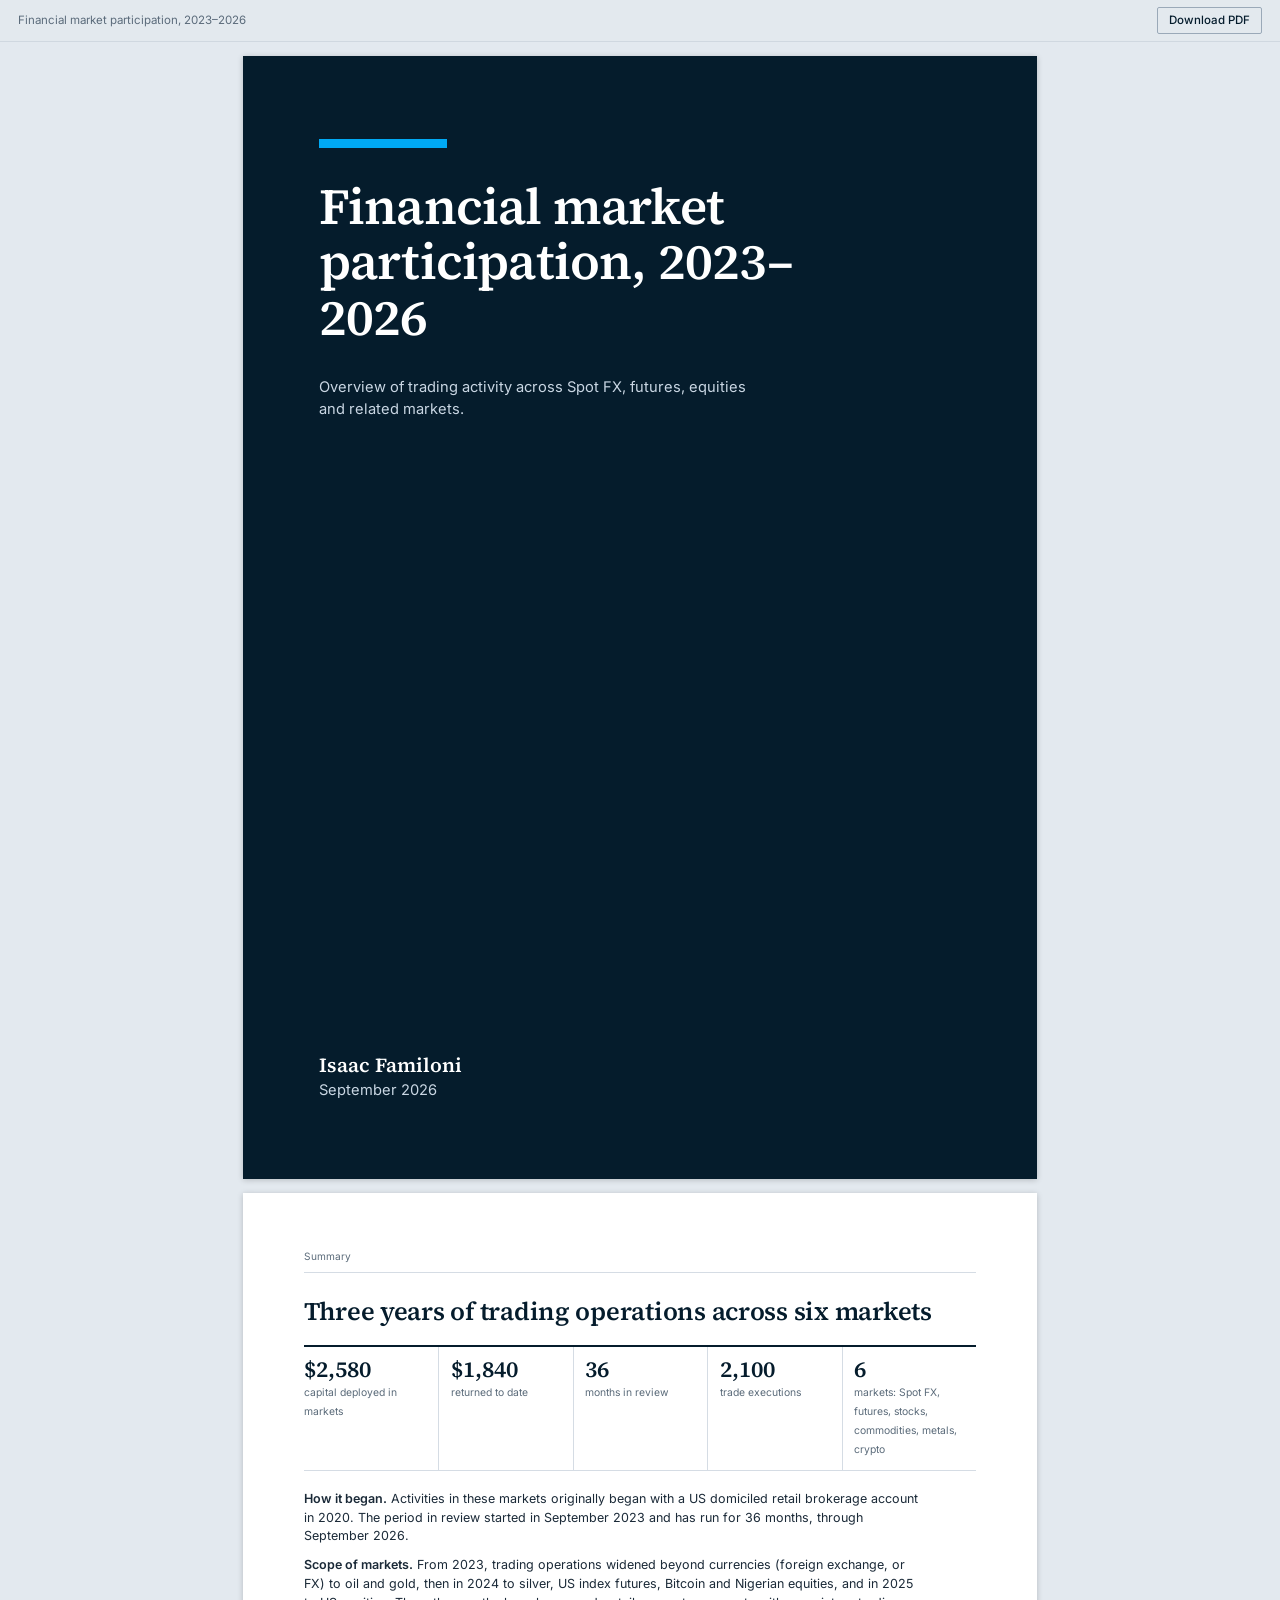
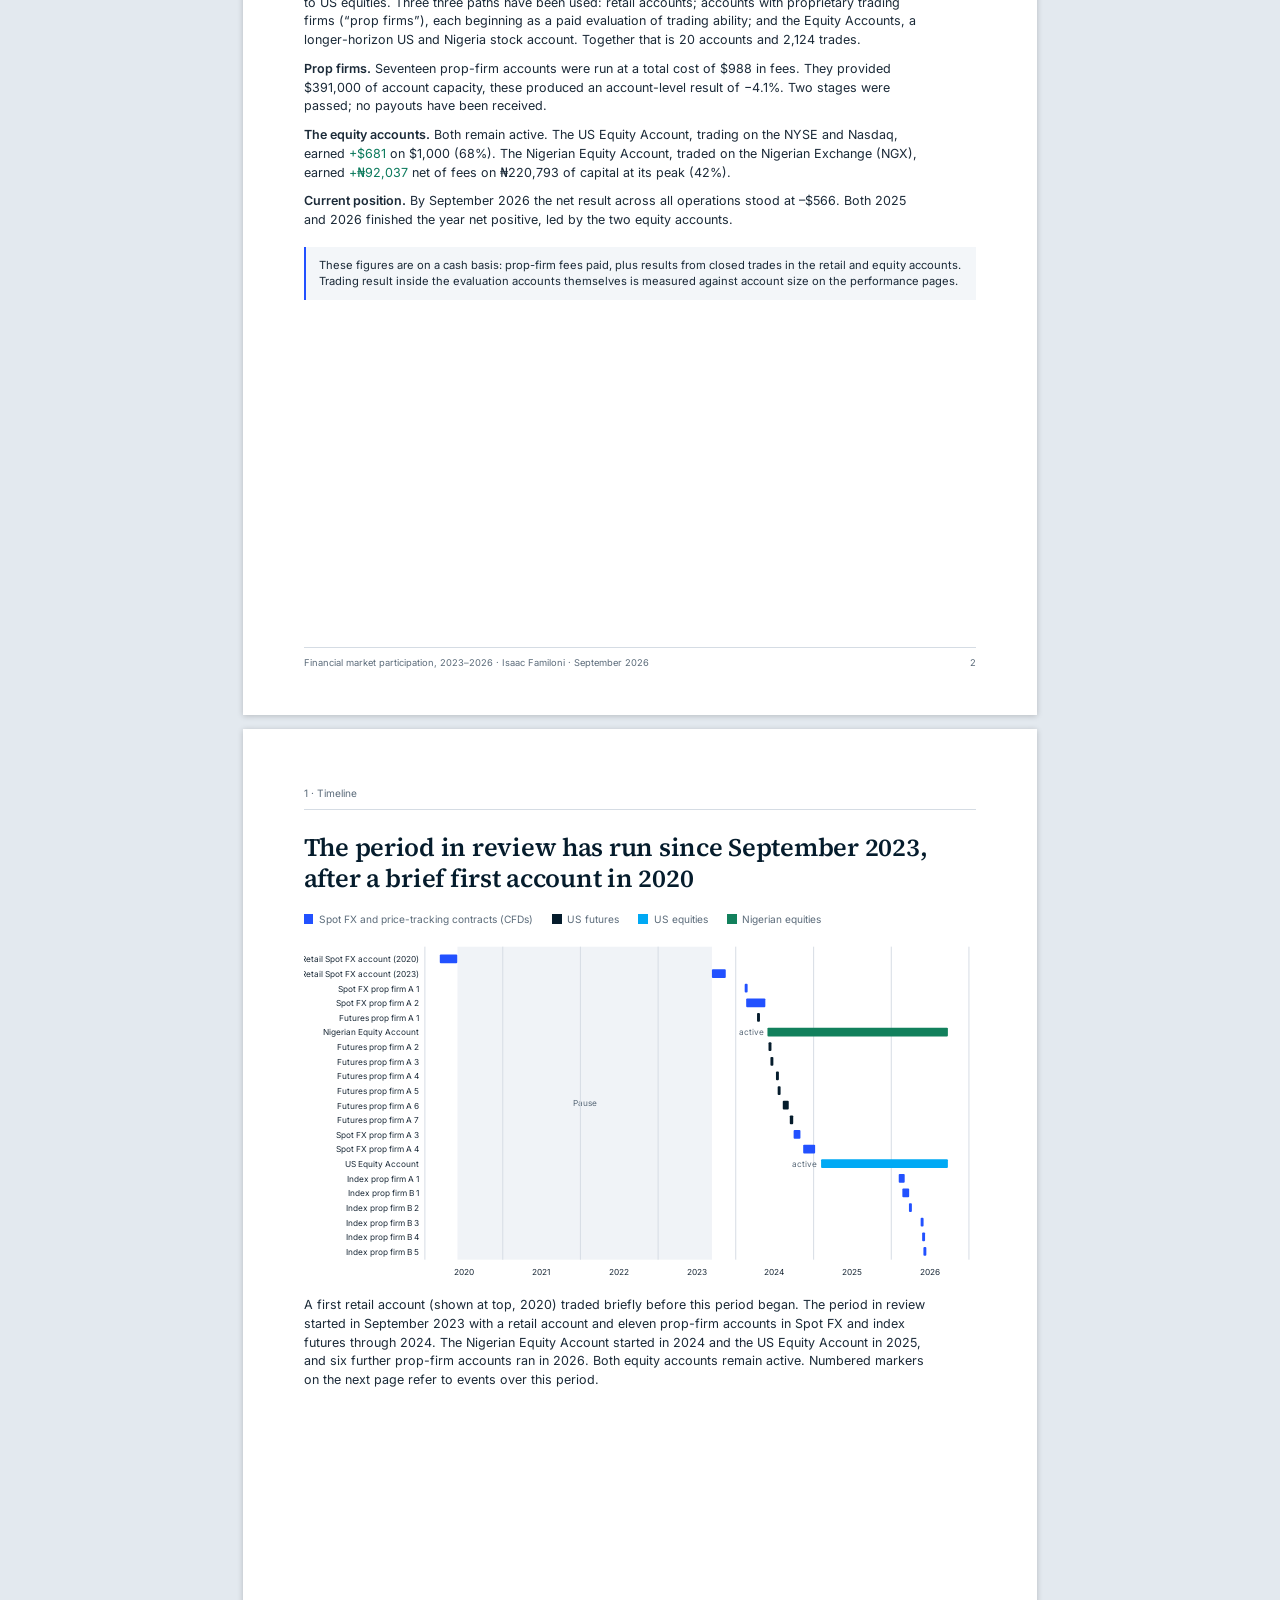
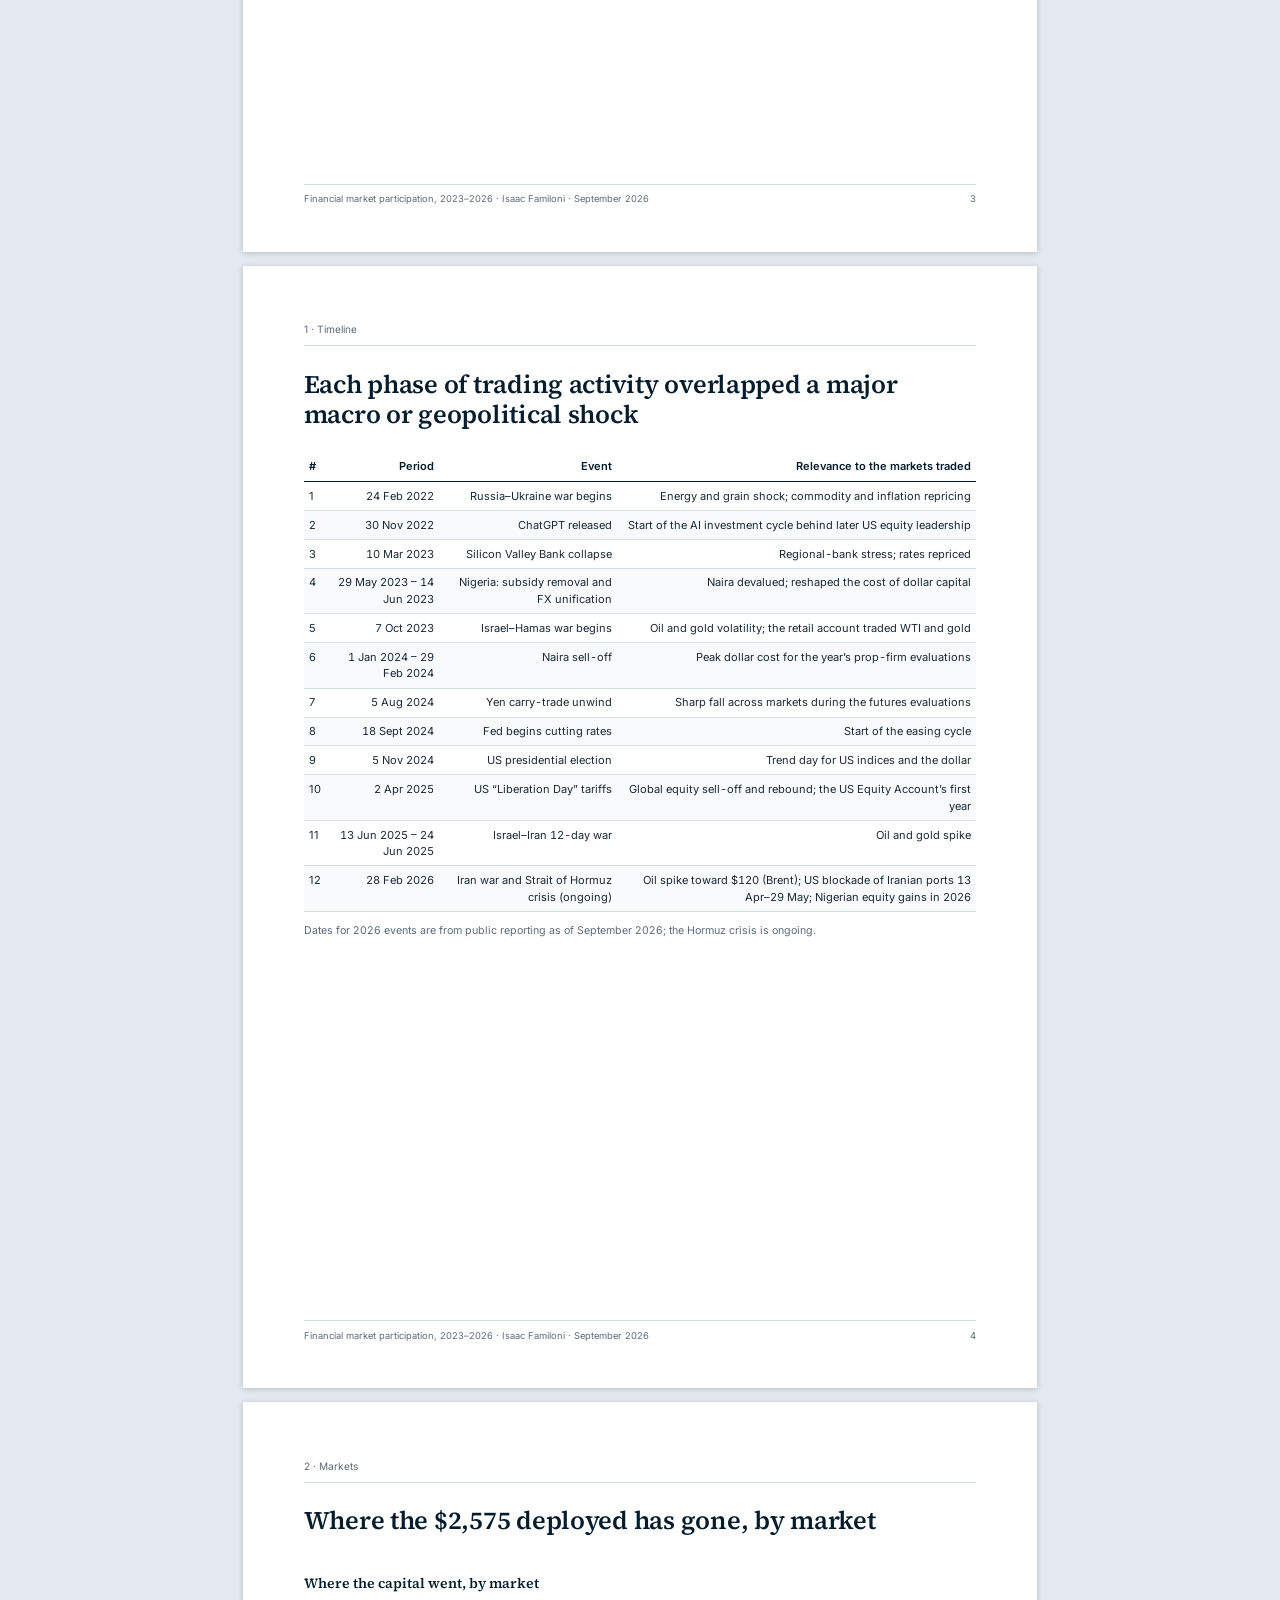
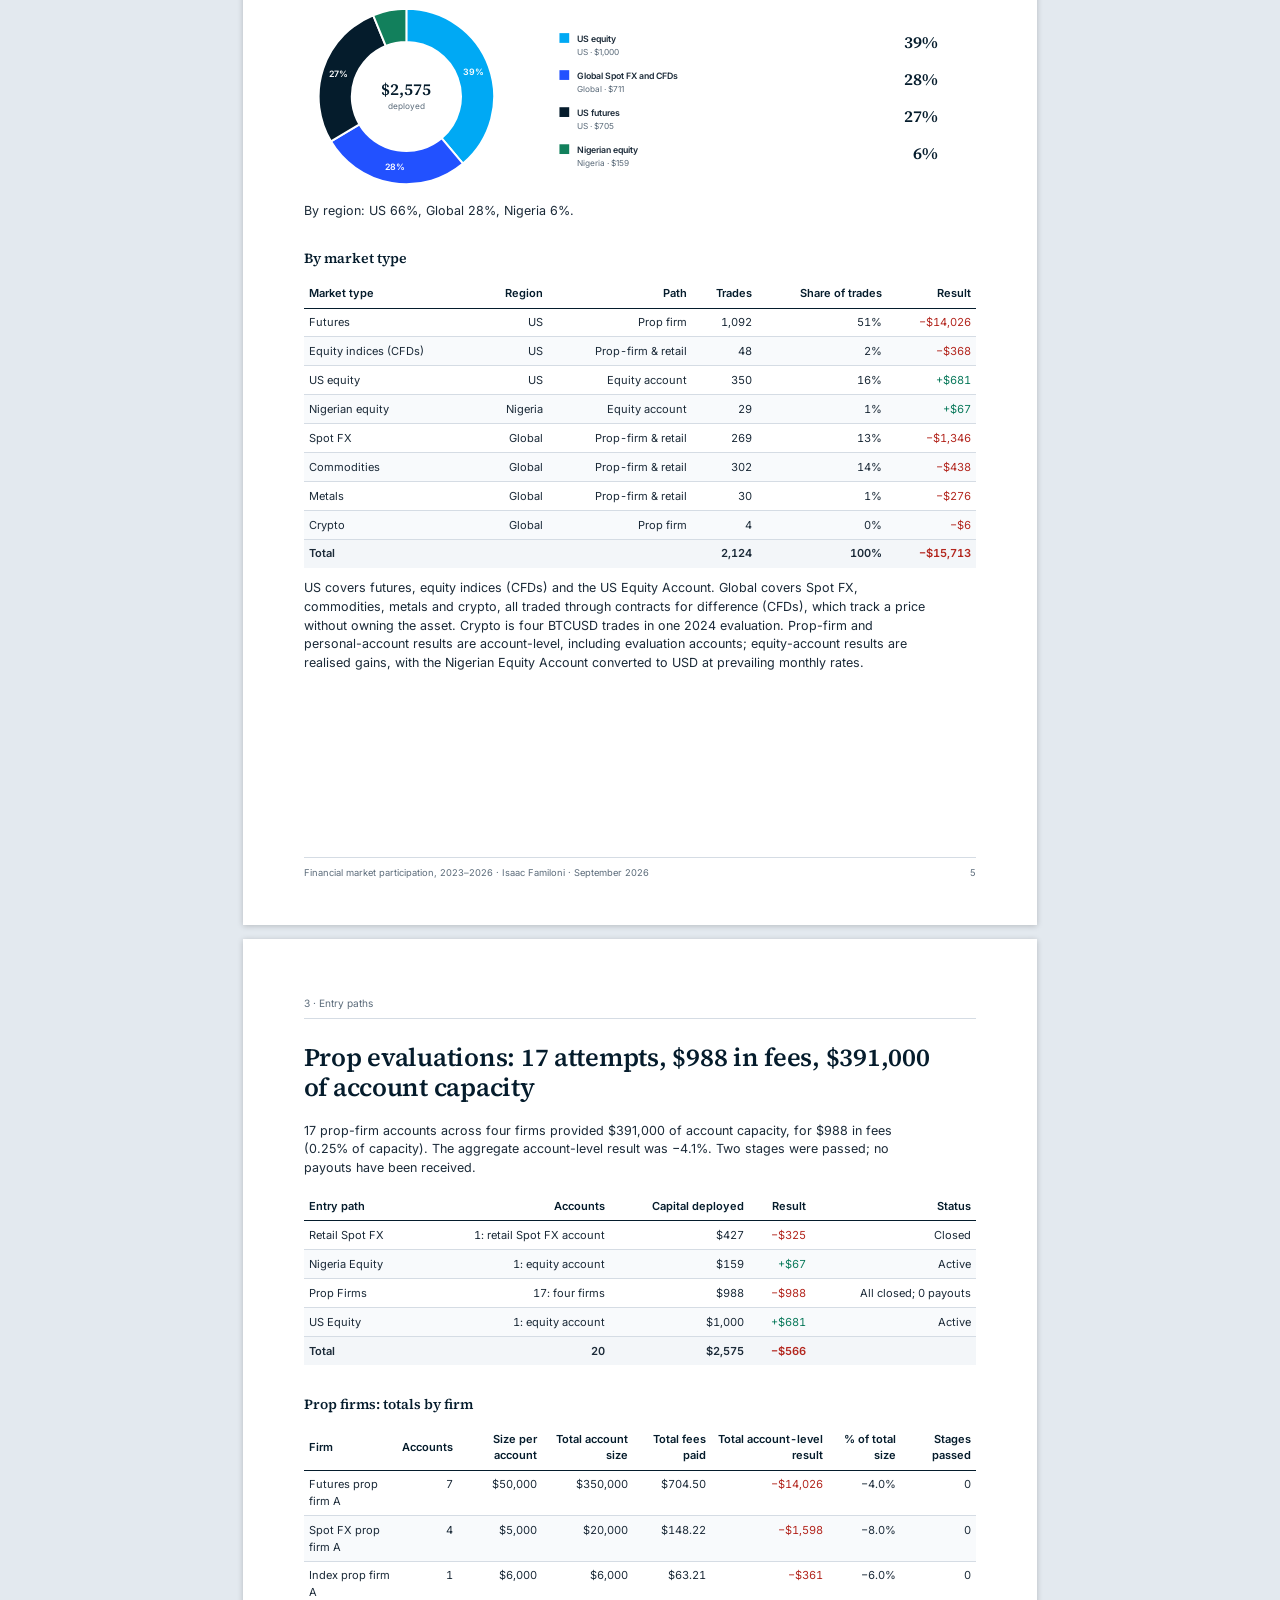
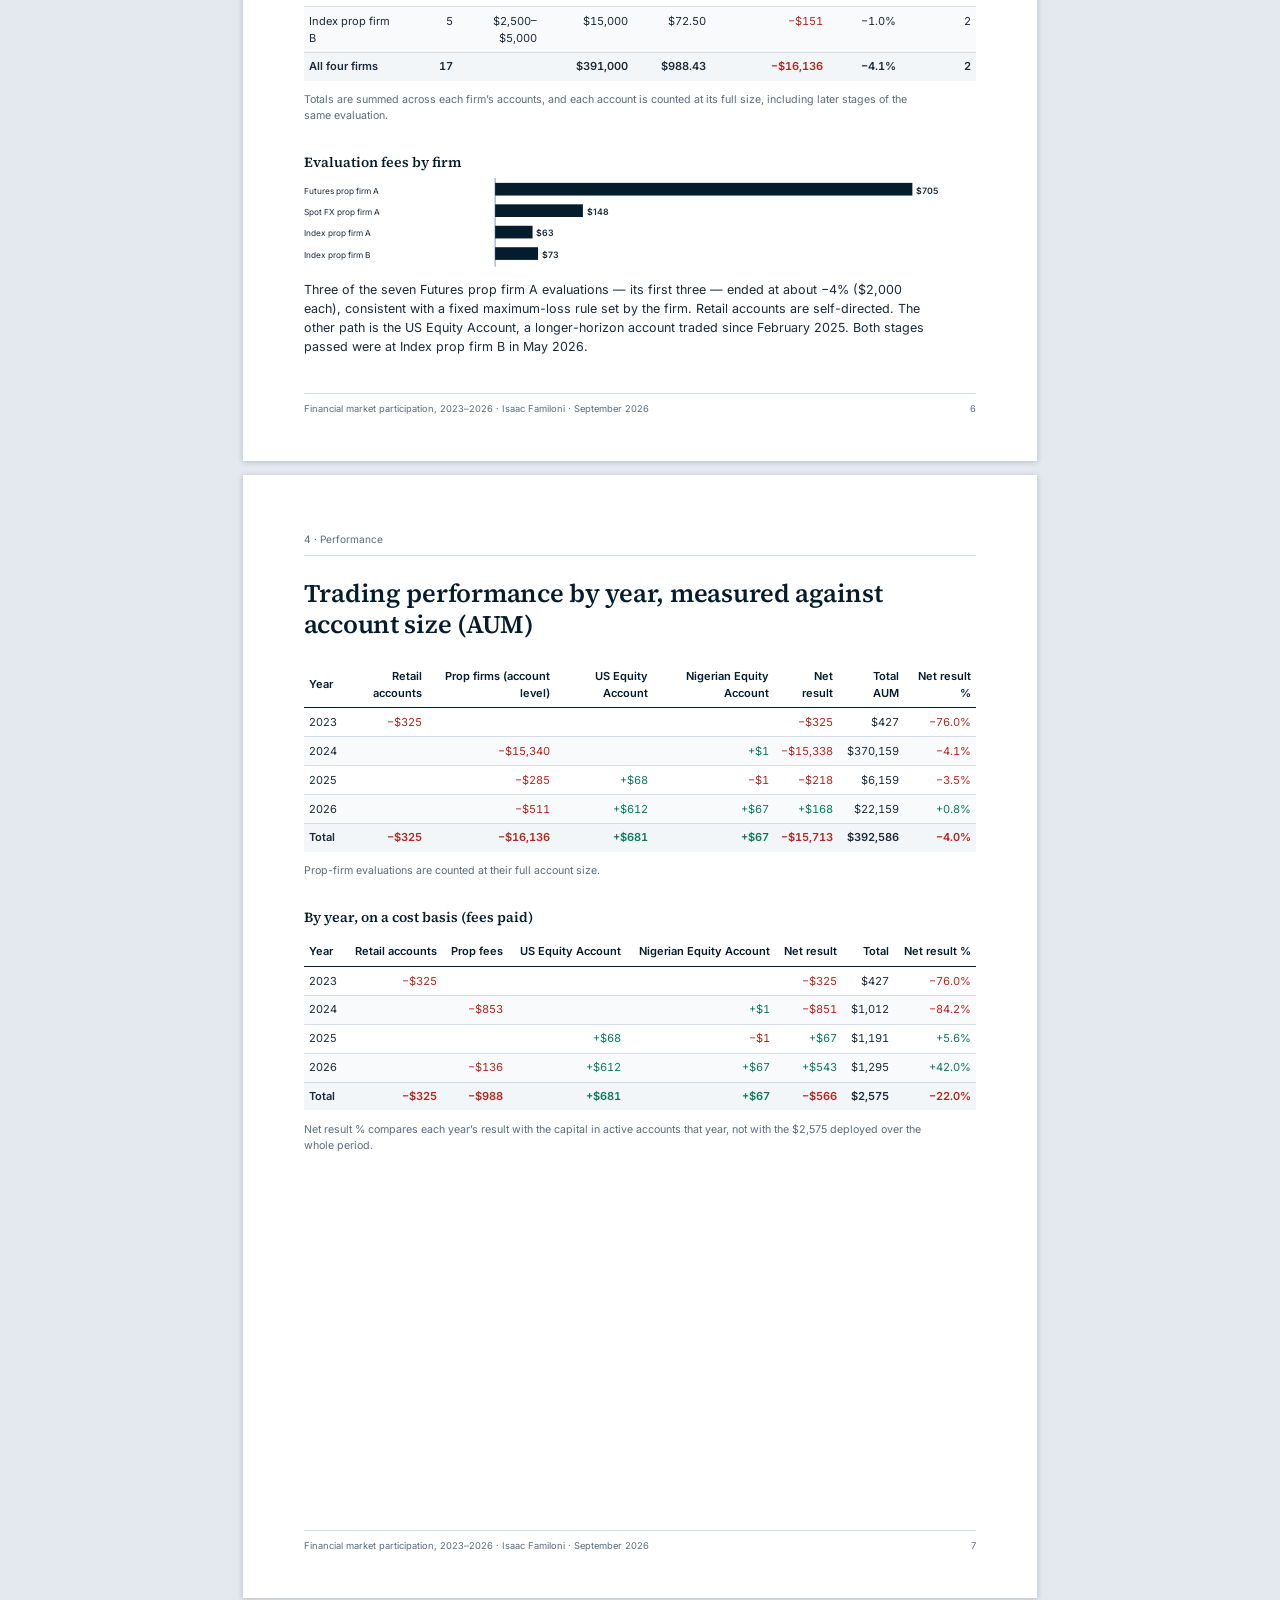
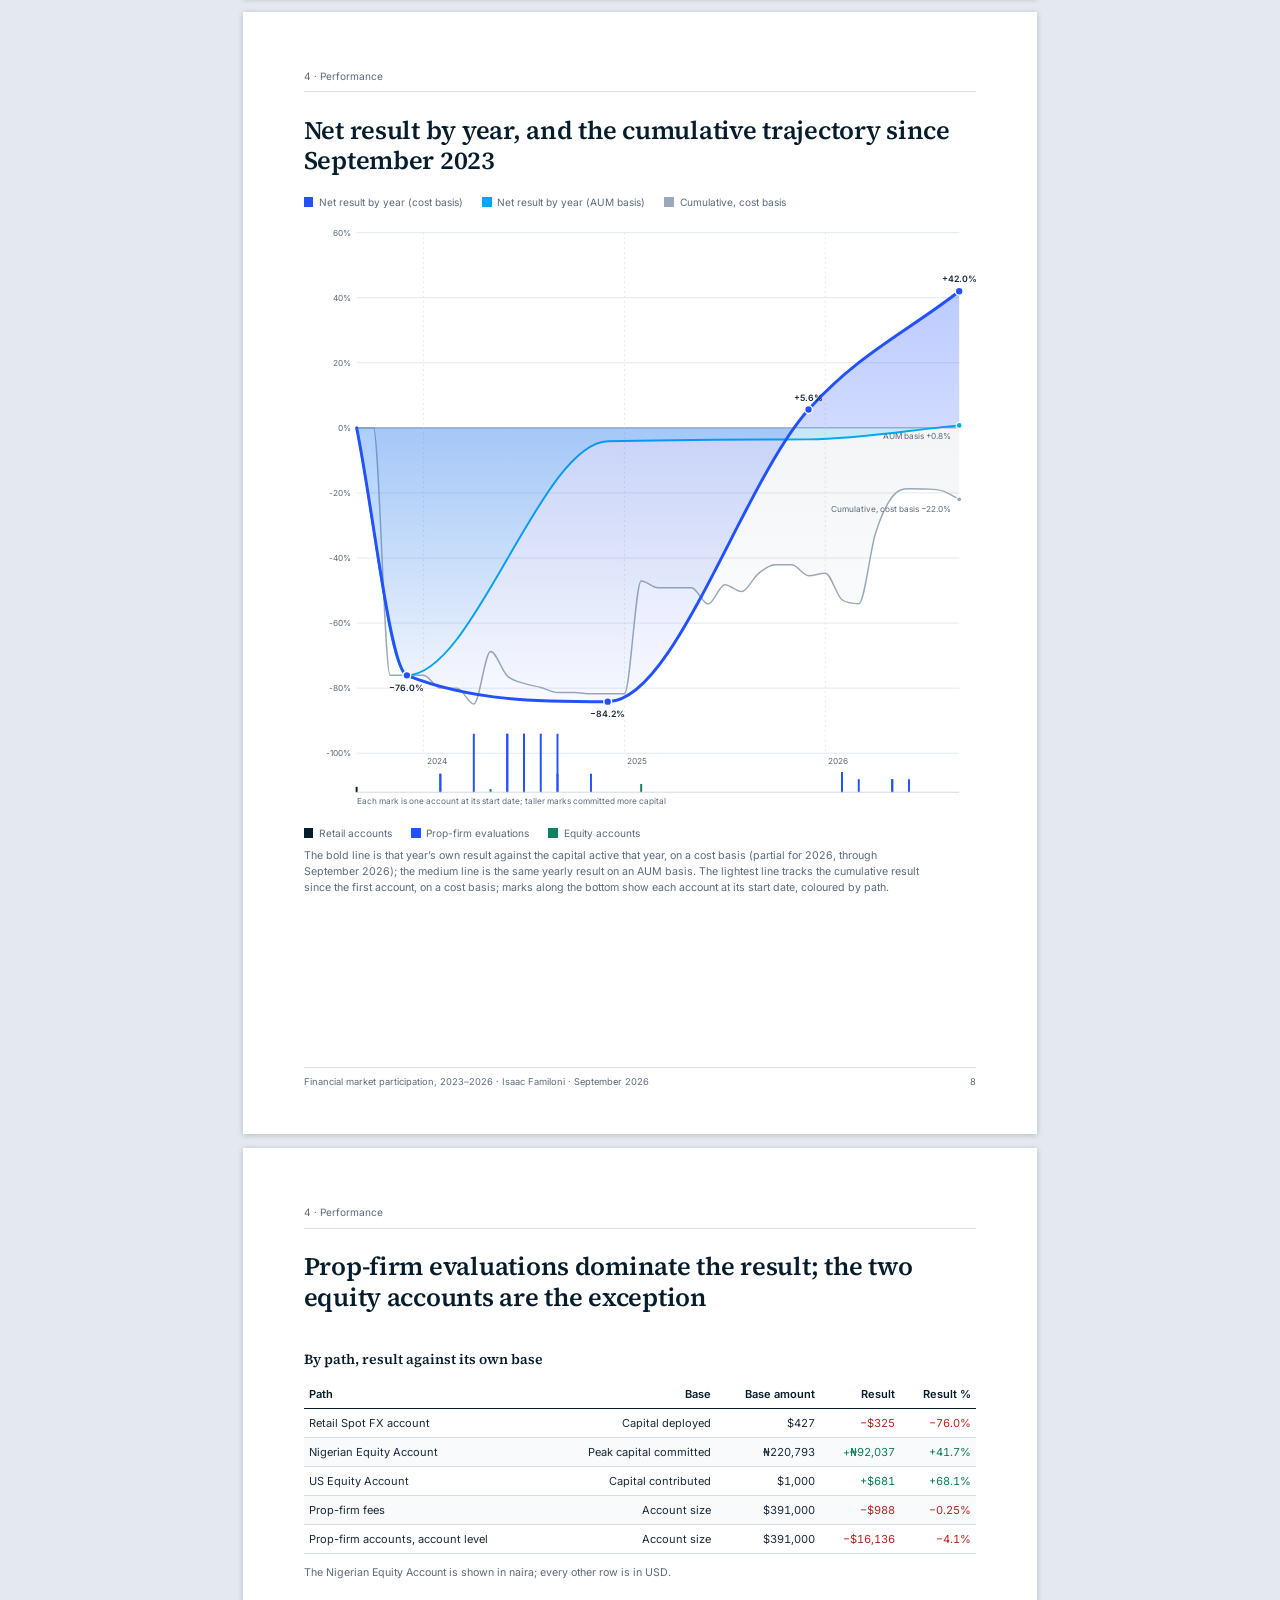
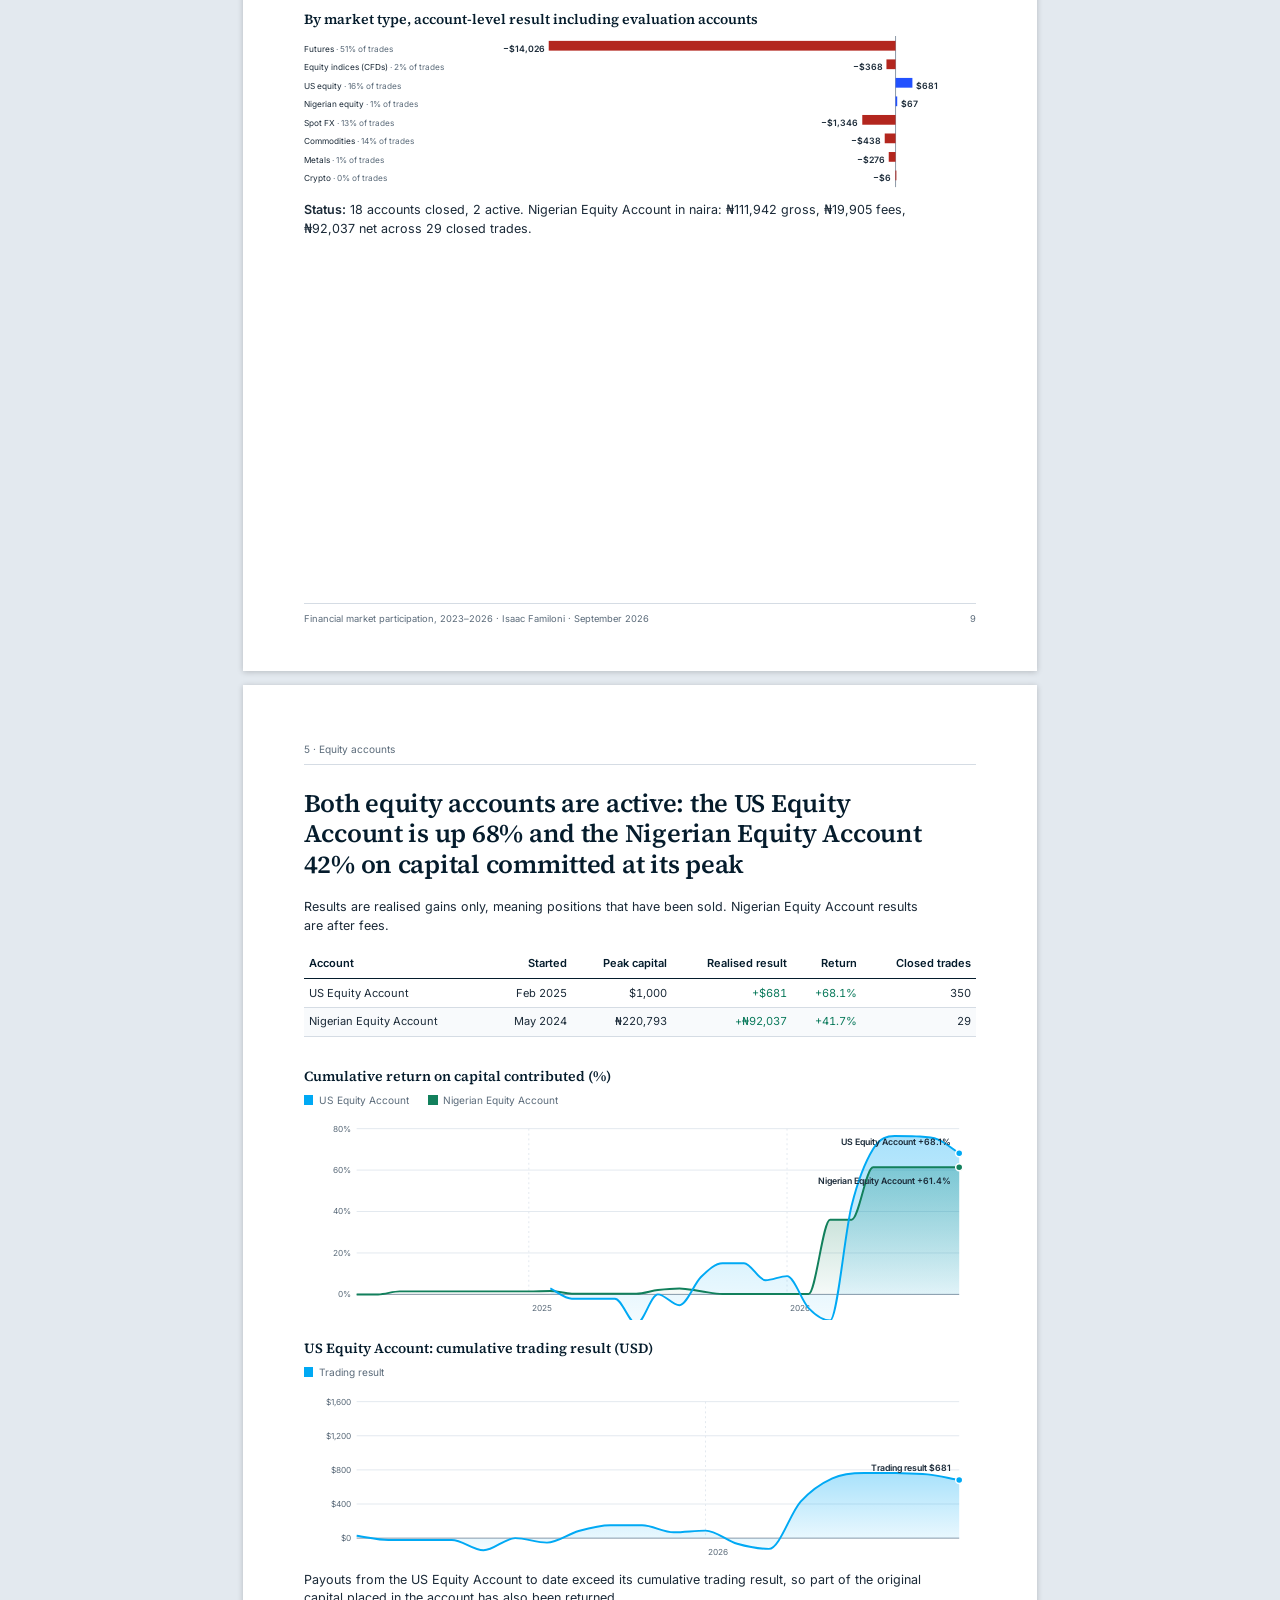
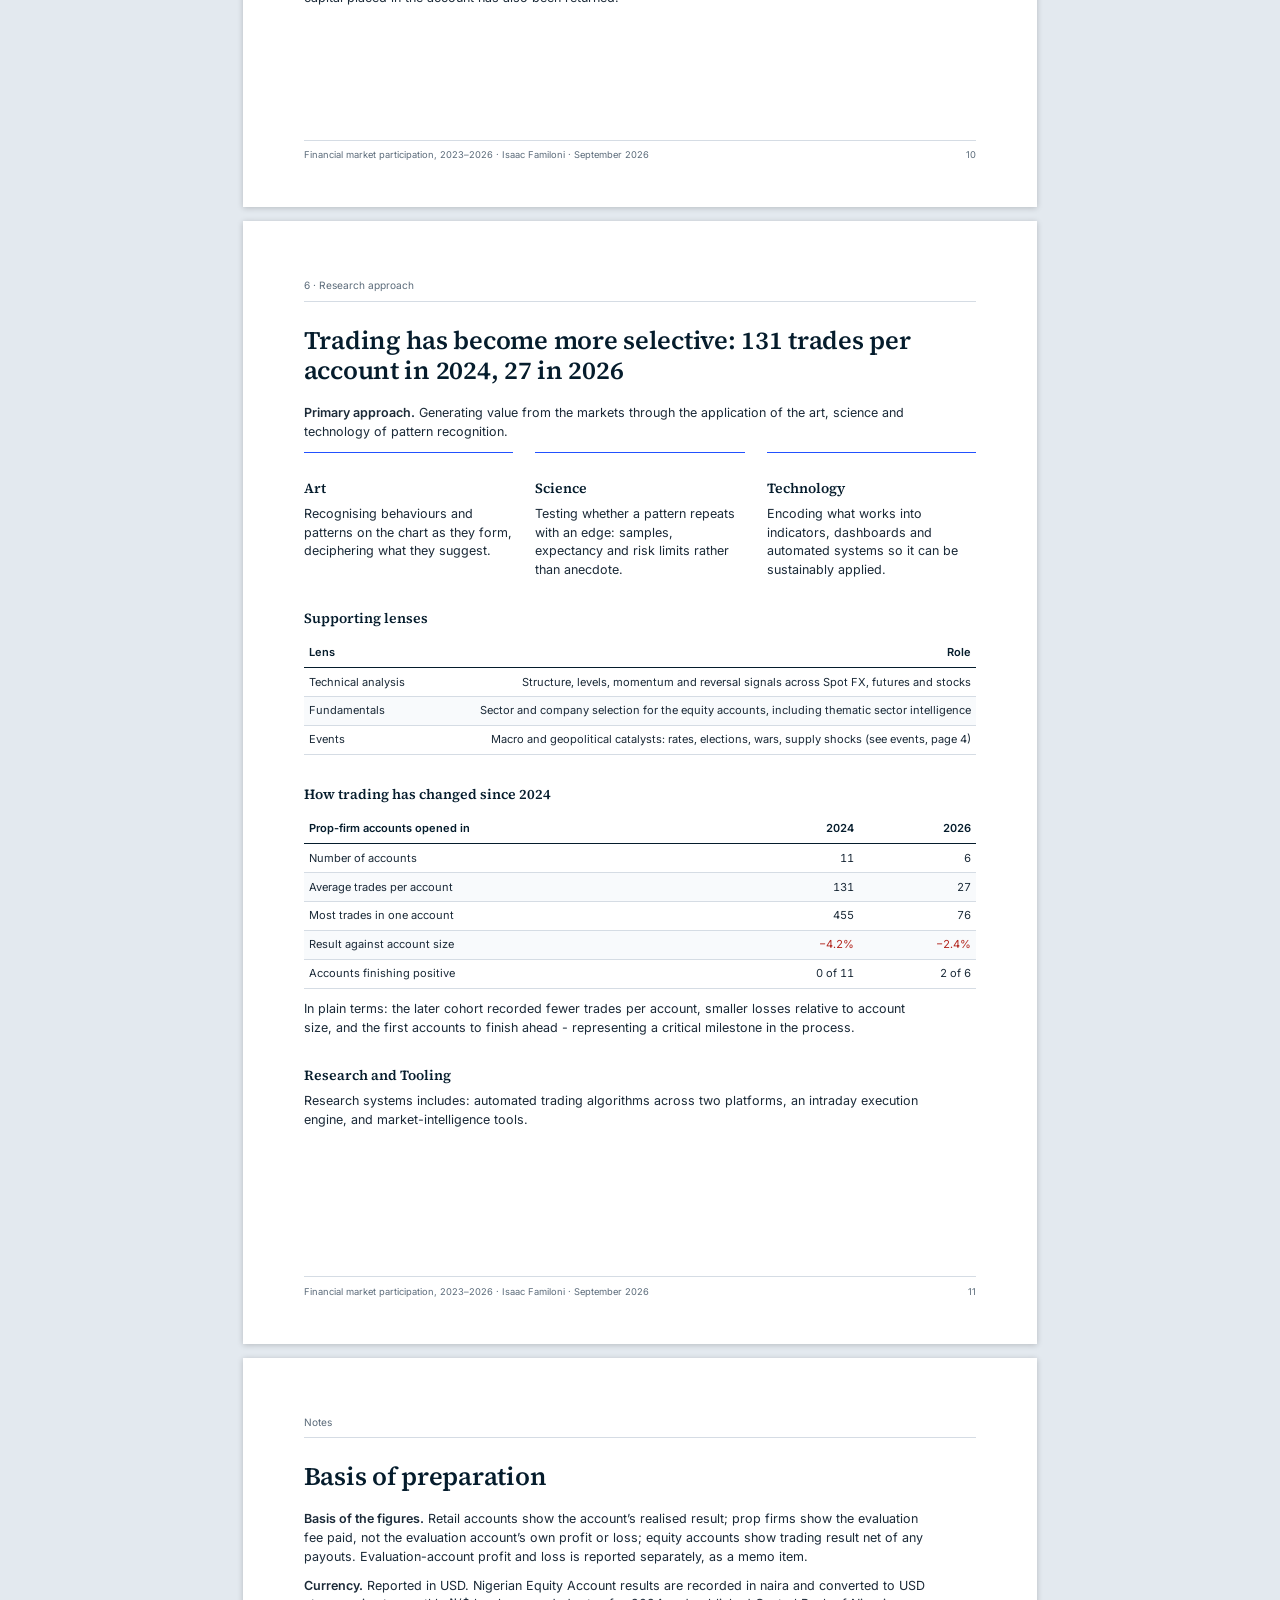
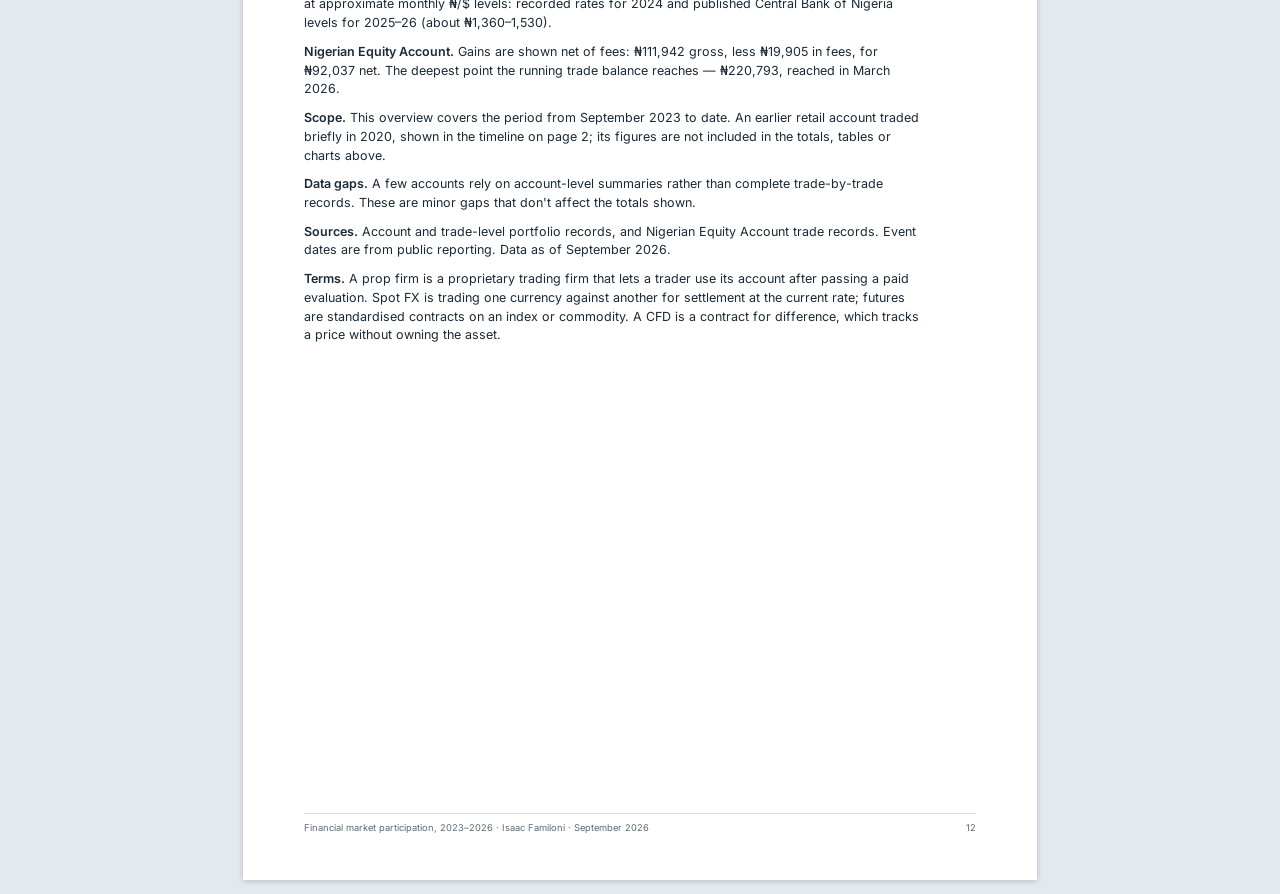
==== overview.html @ 1ea579f7 "Revise technology section for sustainable trading practices Updated the technology section to emphas" ====
<!doctype html><html lang="en"><head><meta charset="utf-8"><meta name="viewport" content="width=device-width,initial-scale=1"><title>Financial market participation, 2023–2026 · Isaac Familoni</title><link rel="stylesheet" href="assets/report.css"><script>
var REPORT={name:"Isaac Familoni",date:"September 2026"};
</script></head><body><div class="bar"><span>Financial market participation, 2023–2026</span><a href="IF-Financial-Market-Participation-2023-2026-Overview.pdf" download="IF-Financial-Market-Participation-2023-2026-Overview.pdf">Download PDF</a></div><section class="page cover"><div><div class="rule"></div><h1>Financial market participation, 2023–2026</h1><p>Overview of trading activity across Spot FX, futures, equities and related markets.</p></div><div><div class="who" data-name>Isaac Familoni</div><p>September 2026</p></div></section>
<section class="page"><div class="hd"><span>Summary</span></div><h2>Three years of trading operations across six markets</h2><div class="kpis n5"><div><b>$2,580</b><span>capital deployed in markets</span></div><div><b>$1,840</b><span>returned to date</span></div><div><b>36</b><span>months in review</span></div><div><b>2,100</b><span>trade executions</span></div><div><b>6</b><span>markets: Spot FX, futures, stocks, commodities, metals, crypto</span></div></div>
<p><b>How it began.</b> Activities in these markets originally began with a US domiciled retail brokerage account in 2020. The period in review started in September 2023 and has run for 36 months, through September 2026.</p>
<p><b>Scope of markets.</b> From 2023, trading operations widened beyond currencies (foreign exchange, or FX) to oil and gold, then in 2024 to silver, US index futures, Bitcoin and Nigerian equities, and in 2025 to US equities. Three three paths have been used: retail accounts; accounts with proprietary trading firms (“prop firms”), each beginning as a paid evaluation of trading ability; and the Equity Accounts, a longer-horizon US and Nigeria stock account. Together that is 20 accounts and 2,124 trades.</p>
<p><b>Prop firms.</b> Seventeen prop-firm accounts were run at a total cost of $988 in fees. They provided $391,000 of account capacity, these produced an account-level result of −4.1%. Two stages were passed; no payouts have been received.</p>
<p><b>The equity accounts.</b> Both remain active. The US Equity Account, trading on the NYSE and Nasdaq, earned <span class="pos">+$681</span> on $1,000 (68%). The Nigerian Equity Account, traded on the Nigerian Exchange (NGX), earned <span class="pos">+₦92,037</span> net of fees on ₦220,793 of capital at its peak (42%).</p>
<p><b>Current position.</b> By September 2026 the net result across all operations stood at –$566. Both 2025 and 2026 finished the year net positive, led by the two equity accounts.</p>
<div class="note">These figures are on a cash basis: prop-firm fees paid, plus results from closed trades in the retail and equity accounts. Trading result inside the evaluation accounts themselves is measured against account size on the performance pages.</div><div class="ft"><span>Financial market participation, 2023–2026 · <span data-name>Isaac Familoni</span> · <span data-date>September 2026</span></span><span>2</span></div></section>
<section class="page"><div class="hd"><span>1 · Timeline</span></div><h2>The period in review has run since September 2023, after a brief first account in 2020</h2><div class="lg"><span><i style="background:#2251FF"></i>Spot FX and price-tracking contracts (CFDs)</span><span><i style="background:#051C2C"></i>US futures</span><span><i style="background:#00A9F4"></i>US equities</span><span><i style="background:#12805C"></i>Nigerian equities</span></div><svg viewBox="0 0 690 355" role="img"><rect x="157.38834571763786" y="12" width="260.9964802502933" height="321" fill="#F0F3F7"/><text x="287.88658584278454" y="175.5" text-anchor="middle" class="l m">Pause</text><line x1="124" x2="124" y1="12" y2="333" stroke="#D5DCE4"/><text x="163.71685569026204" y="349" text-anchor="middle" class="l">2020</text><line x1="203.8701603441533" x2="203.8701603441533" y1="12" y2="333" stroke="#D5DCE4"/><text x="243.3687915526007" y="349" text-anchor="middle" class="l">2021</text><line x1="283.522096206492" x2="283.522096206492" y1="12" y2="333" stroke="#D5DCE4"/><text x="323.0207274149394" y="349" text-anchor="middle" class="l">2022</text><line x1="363.1740320688307" x2="363.1740320688307" y1="12" y2="333" stroke="#D5DCE4"/><text x="402.67266327727805" y="349" text-anchor="middle" class="l">2023</text><line x1="442.8259679311693" x2="442.8259679311693" y1="12" y2="333" stroke="#D5DCE4"/><text x="482.54282362143135" y="349" text-anchor="middle" class="l">2024</text><line x1="522.6961282753226" x2="522.6961282753226" y1="12" y2="333" stroke="#D5DCE4"/><text x="562.19475948377" y="349" text-anchor="middle" class="l">2025</text><line x1="602.3480641376614" x2="602.3480641376614" y1="12" y2="333" stroke="#D5DCE4"/><text x="641.8466953461087" y="349" text-anchor="middle" class="l">2026</text><line x1="682" x2="682" y1="12" y2="333" stroke="#D5DCE4"/><text x="118" y="28" text-anchor="end" class="l">Retail Spot FX account (2020)</text><rect x="139.27571372702386" y="20" width="17.89440750879936" height="9" rx="1" fill="#2251FF"/><text x="118" y="43" text-anchor="end" class="l">Retail Spot FX account (2023)</text><rect x="418.3848259679312" y="35" width="14.18459131795072" height="9" rx="1" fill="#2251FF"/><text x="118" y="58" text-anchor="end" class="l">Spot FX prop firm A 1</text><rect x="451.99139616738364" y="50" width="3" height="9" rx="1" fill="#2251FF"/><text x="118" y="73" text-anchor="end" class="l">Spot FX prop firm A 2</text><rect x="453.51896754008607" y="65" width="19.640203363316402" height="9" rx="1" fill="#2251FF"/><text x="118" y="88" text-anchor="end" class="l">Futures prop firm A 1</text><rect x="464.648416112632" y="80" width="3" height="9" rx="1" fill="#051C2C"/><text x="118" y="103" text-anchor="end" class="l">Nigerian Equity Account</text><rect x="475.3414157215487" y="95" width="185.05436057880326" height="9" rx="1" fill="#12805C"/><text x="471.3414157215487" y="103" text-anchor="end" class="l m">active</text><text x="118" y="118" text-anchor="end" class="l">Futures prop firm A 2</text><rect x="476.4325381306218" y="110" width="3" height="9" rx="1" fill="#051C2C"/><text x="118" y="133" text-anchor="end" class="l">Futures prop firm A 3</text><rect x="478.3965584669534" y="125" width="3" height="9" rx="1" fill="#051C2C"/><text x="118" y="148" text-anchor="end" class="l">Futures prop firm A 4</text><rect x="484.0703949941338" y="140" width="3" height="9" rx="1" fill="#051C2C"/><text x="118" y="163" text-anchor="end" class="l">Futures prop firm A 5</text><rect x="485.81619084865076" y="155" width="3" height="9" rx="1" fill="#051C2C"/><text x="118" y="178" text-anchor="end" class="l">Futures prop firm A 6</text><rect x="491.05357841220183" y="170" width="6.110285490809531" height="9" rx="1" fill="#051C2C"/><text x="118" y="193" text-anchor="end" class="l">Futures prop firm A 7</text><rect x="498.2549863120845" y="185" width="3.491591709033969" height="9" rx="1" fill="#051C2C"/><text x="118" y="208" text-anchor="end" class="l">Spot FX prop firm A 3</text><rect x="502.18302698474776" y="200" width="6.983183418068052" height="9" rx="1" fill="#2251FF"/><text x="118" y="223" text-anchor="end" class="l">Spot FX prop firm A 4</text><rect x="512.0031286664059" y="215" width="12.220570981619176" height="9" rx="1" fill="#2251FF"/><text x="118" y="238" text-anchor="end" class="l">US Equity Account</text><rect x="530.3339851388346" y="230" width="130.06179116151736" height="9" rx="1" fill="#00A9F4"/><text x="526.3339851388346" y="238" text-anchor="end" class="l m">active</text><text x="118" y="253" text-anchor="end" class="l">Index prop firm A 1</text><rect x="609.9859210011732" y="245" width="6.110285490809474" height="9" rx="1" fill="#2251FF"/><text x="118" y="268" text-anchor="end" class="l">Index prop firm B 1</text><rect x="613.6957371920219" y="260" width="6.983183418068052" height="9" rx="1" fill="#2251FF"/><text x="118" y="283" text-anchor="end" class="l">Index prop firm B 2</text><rect x="620.4606961282753" y="275" width="3" height="9" rx="1" fill="#2251FF"/><text x="118" y="298" text-anchor="end" class="l">Index prop firm B 3</text><rect x="632.4630426280798" y="290" width="3" height="9" rx="1" fill="#2251FF"/><text x="118" y="313" text-anchor="end" class="l">Index prop firm B 4</text><rect x="633.9906140007822" y="305" width="3" height="9" rx="1" fill="#2251FF"/><text x="118" y="328" text-anchor="end" class="l">Index prop firm B 5</text><rect x="635.2999608916699" y="320" width="3" height="9" rx="1" fill="#2251FF"/></svg>
<p style="margin-top:4mm">A first retail account (shown at top, 2020) traded briefly before this period began. The period in review started in September 2023 with a retail account and eleven prop-firm accounts in Spot FX and index futures through 2024. The Nigerian Equity Account started in 2024 and the US Equity Account in 2025, and six further prop-firm accounts ran in 2026. Both equity accounts remain active. Numbered markers on the next page refer to events over this period.</p><div class="ft"><span>Financial market participation, 2023–2026 · <span data-name>Isaac Familoni</span> · <span data-date>September 2026</span></span><span>3</span></div></section>
<section class="page"><div class="hd"><span>1 · Timeline</span></div><h2>Each phase of trading activity overlapped a major macro or geopolitical shock</h2><table class=""><thead><tr><th>#</th><th class="r">Period</th><th class="r">Event</th><th class="r">Relevance to the markets traded</th></tr></thead><tbody><tr><td>1</td><td class="r">24 Feb 2022</td><td class="r">Russia–Ukraine war begins</td><td class="r">Energy and grain shock; commodity and inflation repricing</td></tr><tr><td>2</td><td class="r">30 Nov 2022</td><td class="r">ChatGPT released</td><td class="r">Start of the AI investment cycle behind later US equity leadership</td></tr><tr><td>3</td><td class="r">10 Mar 2023</td><td class="r">Silicon Valley Bank collapse</td><td class="r">Regional-bank stress; rates repriced</td></tr><tr><td>4</td><td class="r">29 May 2023 – 14 Jun 2023</td><td class="r">Nigeria: subsidy removal and FX unification</td><td class="r">Naira devalued; reshaped the cost of dollar capital</td></tr><tr><td>5</td><td class="r">7 Oct 2023</td><td class="r">Israel–Hamas war begins</td><td class="r">Oil and gold volatility; the retail account traded WTI and gold</td></tr><tr><td>6</td><td class="r">1 Jan 2024 – 29 Feb 2024</td><td class="r">Naira sell-off</td><td class="r">Peak dollar cost for the year’s prop-firm evaluations</td></tr><tr><td>7</td><td class="r">5 Aug 2024</td><td class="r">Yen carry-trade unwind</td><td class="r">Sharp fall across markets during the futures evaluations</td></tr><tr><td>8</td><td class="r">18 Sept 2024</td><td class="r">Fed begins cutting rates</td><td class="r">Start of the easing cycle</td></tr><tr><td>9</td><td class="r">5 Nov 2024</td><td class="r">US presidential election</td><td class="r">Trend day for US indices and the dollar</td></tr><tr><td>10</td><td class="r">2 Apr 2025</td><td class="r">US “Liberation Day” tariffs</td><td class="r">Global equity sell-off and rebound; the US Equity Account’s first year</td></tr><tr><td>11</td><td class="r">13 Jun 2025 – 24 Jun 2025</td><td class="r">Israel–Iran 12-day war</td><td class="r">Oil and gold spike</td></tr><tr><td>12</td><td class="r">28 Feb 2026</td><td class="r">Iran war and Strait of Hormuz crisis (ongoing)</td><td class="r">Oil spike toward $120 (Brent); US blockade of Iranian ports 13 Apr–29 May; Nigerian equity gains in 2026</td></tr></tbody></table><p style="font-size:8pt;color:#5B6B7A">Dates for 2026 events are from public reporting as of September 2026; the Hormuz crisis is ongoing.</p><div class="ft"><span>Financial market participation, 2023–2026 · <span data-name>Foabao</span> · <span data-date>September 2026</span></span><span>4</span></div></section>
<section class="page"><div class="hd"><span>2 · Markets</span></div><h2>Where the $2,575 deployed has gone, by market</h2><h3>Where the capital went, by market</h3><svg viewBox="0 0 690 200" role="img"><path d="M105,10A90,90 0 0 1 163.05552880588937,168.771764373677L141.12344014588672,142.79132005473235A56,56 0 0 0 105,44Z" fill="#00A9F4" stroke="#fff" stroke-width="2"/><text x="173.56038426685245" y="77.93062208227877" text-anchor="middle" class="v w">39%</text><rect x="262" y="35" width="10" height="10" fill="#00A9F4"/><text x="280" y="44" class="v">US equity</text><text x="280" y="57" class="l m">US · $1,000</text><text x="650" y="50" text-anchor="end" style="font:600 17px 'Source Serif 4',Georgia,serif;fill:#051C2C">39%</text><path d="M163.05552880588937,168.771764373677A90,90 0 0 1 27.633178578673807,145.9823329460416L56.86064444895259,128.6112293886481A56,56 0 0 0 141.12344014588672,142.79132005473235Z" fill="#2251FF" stroke="#fff" stroke-width="2"/><text x="92.88559863683977" y="174.98778562792623" text-anchor="middle" class="v w">28%</text><rect x="262" y="73" width="10" height="10" fill="#2251FF"/><text x="280" y="82" class="v">Global Spot FX and CFDs</text><text x="280" y="95" class="l m">Global · $711</text><text x="650" y="88" text-anchor="end" style="font:600 17px 'Source Serif 4',Georgia,serif;fill:#051C2C">28%</text><path d="M27.633178578673807,145.9823329460416A90,90 0 0 1 70.972882408516,16.68040285493862L83.82757127640996,48.15669510973959A56,56 0 0 0 56.86064444895259,128.6112293886481Z" fill="#051C2C" stroke="#fff" stroke-width="2"/><text x="35.78460577035287" y="79.80023272456097" text-anchor="middle" class="v w">27%</text><rect x="262" y="111" width="10" height="10" fill="#051C2C"/><text x="280" y="120" class="v">US futures</text><text x="280" y="133" class="l m">US · $705</text><text x="650" y="126" text-anchor="end" style="font:600 17px 'Source Serif 4',Georgia,serif;fill:#051C2C">27%</text><path d="M70.972882408516,16.68040285493862A90,90 0 0 1 104.99999999999999,10L104.99999999999999,44A56,56 0 0 0 83.82757127640996,48.15669510973959Z" fill="#12805C" stroke="#fff" stroke-width="2"/><rect x="262" y="149" width="10" height="10" fill="#12805C"/><text x="280" y="158" class="v">Nigerian equity</text><text x="280" y="171" class="l m">Nigeria · $159</text><text x="650" y="164" text-anchor="end" style="font:600 17px 'Source Serif 4',Georgia,serif;fill:#051C2C">6%</text><text x="105" y="98" text-anchor="middle" style="font:600 17px 'Source Serif 4',Georgia,serif;fill:#051C2C">$2,575</text><text x="105" y="113" text-anchor="middle" class="l m">deployed</text></svg><p style="margin-top:2mm">By region: US 66%, Global 28%, Nigeria 6%.</p>
<h3>By market type</h3><table class=""><thead><tr><th>Market type</th><th class="r">Region</th><th class="r">Path</th><th class="r">Trades</th><th class="r">Share of trades</th><th class="r">Result</th></tr></thead><tbody><tr><td>Futures</td><td class="r">US</td><td class="r">Prop firm</td><td class="r">1,092</td><td class="r">51%</td><td class="r"><span class="neg">−$14,026</span></td></tr><tr><td>Equity indices (CFDs)</td><td class="r">US</td><td class="r">Prop-firm & retail</td><td class="r">48</td><td class="r">2%</td><td class="r"><span class="neg">−$368</span></td></tr><tr><td>US equity</td><td class="r">US</td><td class="r">Equity account</td><td class="r">350</td><td class="r">16%</td><td class="r"><span class="pos">+$681</span></td></tr><tr><td>Nigerian equity</td><td class="r">Nigeria</td><td class="r">Equity account</td><td class="r">29</td><td class="r">1%</td><td class="r"><span class="pos">+$67</span></td></tr><tr><td>Spot FX</td><td class="r">Global</td><td class="r">Prop-firm & retail</td><td class="r">269</td><td class="r">13%</td><td class="r"><span class="neg">−$1,346</span></td></tr><tr><td>Commodities</td><td class="r">Global</td><td class="r">Prop-firm & retail</td><td class="r">302</td><td class="r">14%</td><td class="r"><span class="neg">−$438</span></td></tr><tr><td>Metals</td><td class="r">Global</td><td class="r">Prop-firm & retail</td><td class="r">30</td><td class="r">1%</td><td class="r"><span class="neg">−$276</span></td></tr><tr><td>Crypto</td><td class="r">Global</td><td class="r">Prop firm</td><td class="r">4</td><td class="r">0%</td><td class="r"><span class="neg">−$6</span></td></tr><tr class="tot"><td>Total</td><td class="r"></td><td class="r"></td><td class="r">2,124</td><td class="r">100%</td><td class="r"><span class="neg">−$15,713</span></td></tr></tbody></table>
<p>US covers futures, equity indices (CFDs) and the US Equity Account. Global covers Spot FX, commodities, metals and crypto, all traded through contracts for difference (CFDs), which track a price without owning the asset. Crypto is four BTCUSD trades in one 2024 evaluation. Prop-firm and personal-account results are account-level, including evaluation accounts; equity-account results are realised gains, with the Nigerian Equity Account converted to USD at prevailing monthly rates.</p><div class="ft"><span>Financial market participation, 2023–2026 · <span data-name>Foabao</span> · <span data-date>September 2026</span></span><span>5</span></div></section>
<section class="page"><div class="hd"><span>3 · Entry paths</span></div><h2>Prop evaluations: 17 attempts, $988 in fees, $391,000 of account capacity</h2><p>17 prop-firm accounts across four firms provided $391,000 of account capacity, for $988 in fees (0.25% of capacity). The aggregate account-level result was −4.1%. Two stages were passed; no payouts have been received.</p><table class=""><thead><tr><th>Entry path</th><th class="r">Accounts</th><th class="r">Capital deployed</th><th class="r">Result</th><th class="r">Status</th></tr></thead><tbody><tr><td>Retail Spot FX</td><td class="r">1: retail Spot FX account</td><td class="r">$427</td><td class="r"><span class="neg">−$325</span></td><td class="r">Closed</td></tr><tr><td>Nigeria Equity</td><td class="r">1: equity account</td><td class="r">$159</td><td class="r"><span class="pos">+$67</span></td><td class="r">Active</td></tr><tr><td>Prop Firms</td><td class="r">17: four firms</td><td class="r">$988</td><td class="r"><span class="neg">−$988</span></td><td class="r">All closed; 0 payouts</td></tr><tr><td>US Equity</td><td class="r">1: equity account</td><td class="r">$1,000</td><td class="r"><span class="pos">+$681</span></td><td class="r">Active</td></tr><tr class="tot"><td>Total</td><td class="r">20</td><td class="r">$2,575</td><td class="r"><span class="neg">−$566</span></td><td class="r"></td></tr></tbody></table><h3>Prop firms: totals by firm</h3><table class=""><thead><tr><th>Firm</th><th class="r">Accounts</th><th class="r">Size per account</th><th class="r">Total account size</th><th class="r">Total fees paid</th><th class="r">Total account-level result</th><th class="r">% of total size</th><th class="r">Stages passed</th></tr></thead><tbody><tr><td>Futures prop firm A</td><td class="r">7</td><td class="r">$50,000</td><td class="r">$350,000</td><td class="r">$704.50</td><td class="r"><span class="neg">−$14,026</span></td><td class="r">−4.0%</td><td class="r">0</td></tr><tr><td>Spot FX prop firm A</td><td class="r">4</td><td class="r">$5,000</td><td class="r">$20,000</td><td class="r">$148.22</td><td class="r"><span class="neg">−$1,598</span></td><td class="r">−8.0%</td><td class="r">0</td></tr><tr><td>Index prop firm A</td><td class="r">1</td><td class="r">$6,000</td><td class="r">$6,000</td><td class="r">$63.21</td><td class="r"><span class="neg">−$361</span></td><td class="r">−6.0%</td><td class="r">0</td></tr><tr><td>Index prop firm B</td><td class="r">5</td><td class="r">$2,500–$5,000</td><td class="r">$15,000</td><td class="r">$72.50</td><td class="r"><span class="neg">−$151</span></td><td class="r">−1.0%</td><td class="r">2</td></tr><tr class="tot"><td>All four firms</td><td class="r">17</td><td class="r"></td><td class="r">$391,000</td><td class="r">$988.43</td><td class="r"><span class="neg">−$16,136</span></td><td class="r">−4.1%</td><td class="r">2</td></tr></tbody></table>
<p style="font-size:8pt;color:#5B6B7A">Totals are summed across each firm’s accounts, and each account is counted at its full size, including later stages of the same evaluation.</p><h3>Evaluation fees by firm</h3><svg viewBox="0 0 690 94" role="img"><line x1="196" x2="196" y1="0" y2="91" stroke="#8A97A5"/><text x="0" y="16" class="l">Futures prop firm A</text><rect x="196" y="5" width="428" height="13" fill="#051C2C"/><text x="628" y="16" text-anchor="start" class="v">$705</text><text x="0" y="38" class="l">Spot FX prop firm A</text><rect x="196" y="27" width="90.04706884315117" height="13" fill="#051C2C"/><text x="290.0470688431512" y="38" text-anchor="start" class="v">$148</text><text x="0" y="60" class="l">Index prop firm A</text><rect x="196" y="49" width="38.40153300212917" height="13" fill="#051C2C"/><text x="238.40153300212916" y="60" text-anchor="start" class="v">$63</text><text x="0" y="82" class="l">Index prop firm B</text><rect x="196" y="71" width="44.045422285308724" height="13" fill="#051C2C"/><text x="244.04542228530872" y="82" text-anchor="start" class="v">$73</text></svg>
<p style="margin-top:3mm">Three of the seven Futures prop firm A evaluations — its first three — ended at about −4% ($2,000 each), consistent with a fixed maximum-loss rule set by the firm. Retail accounts are self-directed. The other path is the US Equity Account, a longer-horizon account traded since February 2025. Both stages passed were at Index prop firm B in May 2026.</p><div class="ft"><span>Financial market participation, 2023–2026 · <span data-name>Isaac Familoni</span> · <span data-date>September 2026</span></span><span>6</span></div></section>
<section class="page"><div class="hd"><span>4 · Performance</span></div><h2>Trading performance by year, measured against account size (AUM)</h2><table class=""><thead><tr><th>Year</th><th class="r">Retail accounts</th><th class="r">Prop firms (account level)</th><th class="r">US Equity Account</th><th class="r">Nigerian Equity Account</th><th class="r">Net result</th><th class="r">Total AUM</th><th class="r">Net result %</th></tr></thead><tbody><tr><td>2023</td><td class="r"><span class="neg">−$325</span></td><td class="r"></td><td class="r"></td><td class="r"></td><td class="r"><span class="neg">−$325</span></td><td class="r">$427</td><td class="r"><span class="neg">−76.0%</span></td></tr><tr><td>2024</td><td class="r"></td><td class="r"><span class="neg">−$15,340</span></td><td class="r"></td><td class="r"><span class="pos">+$1</span></td><td class="r"><span class="neg">−$15,338</span></td><td class="r">$370,159</td><td class="r"><span class="neg">−4.1%</span></td></tr><tr><td>2025</td><td class="r"></td><td class="r"><span class="neg">−$285</span></td><td class="r"><span class="pos">+$68</span></td><td class="r"><span class="neg">−$1</span></td><td class="r"><span class="neg">−$218</span></td><td class="r">$6,159</td><td class="r"><span class="neg">−3.5%</span></td></tr><tr><td>2026</td><td class="r"></td><td class="r"><span class="neg">−$511</span></td><td class="r"><span class="pos">+$612</span></td><td class="r"><span class="pos">+$67</span></td><td class="r"><span class="pos">+$168</span></td><td class="r">$22,159</td><td class="r"><span class="pos">+0.8%</span></td></tr><tr class="tot"><td>Total</td><td class="r"><span class="neg">−$325</span></td><td class="r"><span class="neg">−$16,136</span></td><td class="r"><span class="pos">+$681</span></td><td class="r"><span class="pos">+$67</span></td><td class="r"><span class="neg">−$15,713</span></td><td class="r">$392,586</td><td class="r"><span class="neg">−4.0%</span></td></tr></tbody></table>
<p style="font-size:8pt;color:#5B6B7A">Prop-firm evaluations are counted at their full account size.</p>
<h3>By year, on a cost basis (fees paid)</h3><table class=""><thead><tr><th>Year</th><th class="r">Retail accounts</th><th class="r">Prop fees</th><th class="r">US Equity Account</th><th class="r">Nigerian Equity Account</th><th class="r">Net result</th><th class="r">Total</th><th class="r">Net result %</th></tr></thead><tbody><tr><td>2023</td><td class="r"><span class="neg">−$325</span></td><td class="r"></td><td class="r"></td><td class="r"></td><td class="r"><span class="neg">−$325</span></td><td class="r">$427</td><td class="r"><span class="neg">−76.0%</span></td></tr><tr><td>2024</td><td class="r"></td><td class="r"><span class="neg">−$853</span></td><td class="r"></td><td class="r"><span class="pos">+$1</span></td><td class="r"><span class="neg">−$851</span></td><td class="r">$1,012</td><td class="r"><span class="neg">−84.2%</span></td></tr><tr><td>2025</td><td class="r"></td><td class="r"></td><td class="r"><span class="pos">+$68</span></td><td class="r"><span class="neg">−$1</span></td><td class="r"><span class="pos">+$67</span></td><td class="r">$1,191</td><td class="r"><span class="pos">+5.6%</span></td></tr><tr><td>2026</td><td class="r"></td><td class="r"><span class="neg">−$136</span></td><td class="r"><span class="pos">+$612</span></td><td class="r"><span class="pos">+$67</span></td><td class="r"><span class="pos">+$543</span></td><td class="r">$1,295</td><td class="r"><span class="pos">+42.0%</span></td></tr><tr class="tot"><td>Total</td><td class="r"><span class="neg">−$325</span></td><td class="r"><span class="neg">−$988</span></td><td class="r"><span class="pos">+$681</span></td><td class="r"><span class="pos">+$67</span></td><td class="r"><span class="neg">−$566</span></td><td class="r">$2,575</td><td class="r"><span class="neg">−22.0%</span></td></tr></tbody></table><p style="font-size:8pt;color:#5B6B7A">Net result % compares each year’s result with the capital in active accounts that year, not with the $2,575 deployed over the whole period.</p><div class="ft"><span>Financial market participation, 2023–2026 · <span data-name>Isaac Familoni</span> · <span data-date>September 2026</span></span><span>7</span></div></section>
<section class="page"><div class="hd"><span>4 · Performance</span></div><h2>Net result by year, and the cumulative trajectory since September 2023</h2><div class="lg"><span><i style="background:#2251FF"></i>Net result by year (cost basis)</span><span><i style="background:#00A9F4"></i>Net result by year (AUM basis)</span><span><i style="background:#9AA9B8"></i>Cumulative, cost basis</span></div>
<svg viewBox="0 0 690 620" role="img"><defs><linearGradient id="jgP" x1="0" y1="0" x2="0" y2="1"><stop offset="0" stop-color="#2251FF" stop-opacity="0.30"/><stop offset="1" stop-color="#2251FF" stop-opacity="0.03"/></linearGradient><linearGradient id="jgS" x1="0" y1="0" x2="0" y2="1"><stop offset="0" stop-color="#00A9F4" stop-opacity="0.18"/><stop offset="1" stop-color="#00A9F4" stop-opacity="0.02"/></linearGradient><linearGradient id="jgT" x1="0" y1="0" x2="0" y2="1"><stop offset="0" stop-color="#9AA9B8" stop-opacity="0.12"/><stop offset="1" stop-color="#9AA9B8" stop-opacity="0.01"/></linearGradient></defs><line x1="54" x2="672" y1="550" y2="550" stroke="#E3E9EF"/><text x="48" y="553" text-anchor="end" class="l m">-100%</text><line x1="54" x2="672" y1="483.25" y2="483.25" stroke="#E3E9EF"/><text x="48" y="486.25" text-anchor="end" class="l m">-80%</text><line x1="54" x2="672" y1="416.5" y2="416.5" stroke="#E3E9EF"/><text x="48" y="419.5" text-anchor="end" class="l m">-60%</text><line x1="54" x2="672" y1="349.75" y2="349.75" stroke="#E3E9EF"/><text x="48" y="352.75" text-anchor="end" class="l m">-40%</text><line x1="54" x2="672" y1="283" y2="283" stroke="#E3E9EF"/><text x="48" y="286" text-anchor="end" class="l m">-20%</text><line x1="54" x2="672" y1="216.25" y2="216.25" stroke="#8A97A5"/><text x="48" y="219.25" text-anchor="end" class="l m">0%</text><line x1="54" x2="672" y1="149.5" y2="149.5" stroke="#E3E9EF"/><text x="48" y="152.5" text-anchor="end" class="l m">20%</text><line x1="54" x2="672" y1="82.75" y2="82.75" stroke="#E3E9EF"/><text x="48" y="85.75" text-anchor="end" class="l m">40%</text><line x1="54" x2="672" y1="16" y2="16" stroke="#E3E9EF"/><text x="48" y="19" text-anchor="end" class="l m">60%</text><line x1="122.66666666666666" x2="122.66666666666666" y1="16" y2="550" stroke="#E3E9EF" stroke-dasharray="2 3"/><text x="125.66666666666666" y="561" class="l m">2024</text><line x1="328.66666666666663" x2="328.66666666666663" y1="16" y2="550" stroke="#E3E9EF" stroke-dasharray="2 3"/><text x="331.66666666666663" y="561" class="l m">2025</text><line x1="534.6666666666667" x2="534.6666666666667" y1="16" y2="550" stroke="#E3E9EF" stroke-dasharray="2 3"/><text x="537.6666666666667" y="561" class="l m">2026</text><path d="M54,216.25C59.72222222222222,216.25 65.44444444444444,216.25 71.16666666666666,216.25C76.88888888888889,216.25 82.6111111111111,470.0659141974442 88.33333333333333,470.0659141974442C94.05555555555556,470.0659141974442 99.77777777777777,470.0659141974442 105.5,470.0659141974442C111.22222222222221,470.0659141974442 116.94444444444444,470.0659141974442 122.66666666666666,470.0659141974442C128.38888888888889,470.0659141974442 134.11111111111111,483.1990816805539 139.83333333333334,483.1990816805539C145.55555555555557,483.1990816805539 151.27777777777777,483.1990816805539 157,483.1990816805539C162.72222222222223,483.1990816805539 168.44444444444446,499.4977708277881 174.16666666666669,499.4977708277881C179.88888888888889,499.4977708277881 185.61111111111111,445.6144552345144 191.33333333333331,445.6144552345144C197.05555555555554,445.6144552345144 202.77777777777777,465.23825469341296 208.5,470.6868159362405C214.22222222222223,476.1353771790681 219.94444444444446,476.33669263159584 225.66666666666669,478.30582269148C231.3888888888889,480.27495275136414 237.11111111111111,480.9363399243495 242.83333333333334,482.5015962955454C248.55555555555557,484.06685266674134 254.27777777777777,487.69736091865565 260,487.69736091865565C265.72222222222223,487.69736091865565 271.4444444444444,487.69736091865565 277.16666666666663,487.69736091865565C282.88888888888886,487.69736091865565 288.61111111111114,489.0795065484825 294.33333333333337,489.0795065484825C300.0555555555556,489.0795065484825 305.77777777777777,489.0795065484825 311.5,489.0795065484825C317.22222222222223,489.0795065484825 322.9444444444444,489.0795065484825 328.66666666666663,489.0795065484825C334.38888888888886,489.0795065484825 340.1111111111111,373.26022490800665 345.8333333333333,373.26022490800665C351.55555555555554,373.26022490800665 357.27777777777777,380.23282481948854 363,380.23282481948854C368.72222222222223,380.23282481948854 374.44444444444446,380.23282481948854 380.1666666666667,380.23282481948854C385.8888888888889,380.23282481948854 391.61111111111114,380.23282481948854 397.33333333333337,380.23282481948854C403.0555555555556,380.23282481948854 408.77777777777777,396.8214526563789 414.5,396.8214526563789C420.22222222222223,396.8214526563789 425.94444444444446,377.1004733435477 431.6666666666667,377.1004733435477C437.3888888888889,377.1004733435477 443.1111111111111,384.1931091865924 448.8333333333333,384.1931091865924C454.55555555555554,384.1931091865924 460.27777777777777,370.32422822882177 466,365.7526567530692C471.72222222222223,361.1810852773166 477.4444444444444,356.7636803320767 483.16666666666663,356.7636803320767C488.88888888888886,356.7636803320767 494.6111111111111,356.7636803320767 500.3333333333333,356.7636803320767C506.05555555555554,356.7636803320767 511.77777777777777,368.03168574446363 517.5,368.03168574446363C523.2222222222223,368.03168574446363 528.9444444444445,365.3221095097629 534.6666666666667,365.3221095097629C540.3888888888889,365.3221095097629 546.1111111111112,388.5250492348935 551.8333333333334,392.5822614336685C557.5555555555555,396.6394736324435 563.2777777777778,396.6394736324435 569,396.6394736324435C574.7222222222223,396.6394736324435 580.4444444444445,342.58992369564277 586.1666666666667,324.3014635681132C591.8888888888889,306.0130034405839 597.6111111111111,294.5099869842918 603.3333333333333,286.9087128672665C609.0555555555555,279.30743875024115 614.7777777777777,278.6938188659614 620.5,278.6938188659614C626.2222222222222,278.6938188659614 631.9444444444445,278.6938188659614 637.6666666666666,278.97642055324C643.3888888888889,279.2590222405186 649.1111111111111,279.12701181932044 654.8333333333334,280.8937044774834C660.5555555555555,282.66039713564635 666.2777777777778,286.6822858273063 672,289.57657650221773L672,216.25L54,216.25Z" fill="url(#jgT)"/><path d="M54,216.25C59.72222222222222,216.25 65.44444444444444,216.25 71.16666666666666,216.25C76.88888888888889,216.25 82.6111111111111,470.0659141974442 88.33333333333333,470.0659141974442C94.05555555555556,470.0659141974442 99.77777777777777,470.0659141974442 105.5,470.0659141974442C111.22222222222221,470.0659141974442 116.94444444444444,470.0659141974442 122.66666666666666,470.0659141974442C128.38888888888889,470.0659141974442 134.11111111111111,483.1990816805539 139.83333333333334,483.1990816805539C145.55555555555557,483.1990816805539 151.27777777777777,483.1990816805539 157,483.1990816805539C162.72222222222223,483.1990816805539 168.44444444444446,499.4977708277881 174.16666666666669,499.4977708277881C179.88888888888889,499.4977708277881 185.61111111111111,445.6144552345144 191.33333333333331,445.6144552345144C197.05555555555554,445.6144552345144 202.77777777777777,465.23825469341296 208.5,470.6868159362405C214.22222222222223,476.1353771790681 219.94444444444446,476.33669263159584 225.66666666666669,478.30582269148C231.3888888888889,480.27495275136414 237.11111111111111,480.9363399243495 242.83333333333334,482.5015962955454C248.55555555555557,484.06685266674134 254.27777777777777,487.69736091865565 260,487.69736091865565C265.72222222222223,487.69736091865565 271.4444444444444,487.69736091865565 277.16666666666663,487.69736091865565C282.88888888888886,487.69736091865565 288.61111111111114,489.0795065484825 294.33333333333337,489.0795065484825C300.0555555555556,489.0795065484825 305.77777777777777,489.0795065484825 311.5,489.0795065484825C317.22222222222223,489.0795065484825 322.9444444444444,489.0795065484825 328.66666666666663,489.0795065484825C334.38888888888886,489.0795065484825 340.1111111111111,373.26022490800665 345.8333333333333,373.26022490800665C351.55555555555554,373.26022490800665 357.27777777777777,380.23282481948854 363,380.23282481948854C368.72222222222223,380.23282481948854 374.44444444444446,380.23282481948854 380.1666666666667,380.23282481948854C385.8888888888889,380.23282481948854 391.61111111111114,380.23282481948854 397.33333333333337,380.23282481948854C403.0555555555556,380.23282481948854 408.77777777777777,396.8214526563789 414.5,396.8214526563789C420.22222222222223,396.8214526563789 425.94444444444446,377.1004733435477 431.6666666666667,377.1004733435477C437.3888888888889,377.1004733435477 443.1111111111111,384.1931091865924 448.8333333333333,384.1931091865924C454.55555555555554,384.1931091865924 460.27777777777777,370.32422822882177 466,365.7526567530692C471.72222222222223,361.1810852773166 477.4444444444444,356.7636803320767 483.16666666666663,356.7636803320767C488.88888888888886,356.7636803320767 494.6111111111111,356.7636803320767 500.3333333333333,356.7636803320767C506.05555555555554,356.7636803320767 511.77777777777777,368.03168574446363 517.5,368.03168574446363C523.2222222222223,368.03168574446363 528.9444444444445,365.3221095097629 534.6666666666667,365.3221095097629C540.3888888888889,365.3221095097629 546.1111111111112,388.5250492348935 551.8333333333334,392.5822614336685C557.5555555555555,396.6394736324435 563.2777777777778,396.6394736324435 569,396.6394736324435C574.7222222222223,396.6394736324435 580.4444444444445,342.58992369564277 586.1666666666667,324.3014635681132C591.8888888888889,306.0130034405839 597.6111111111111,294.5099869842918 603.3333333333333,286.9087128672665C609.0555555555555,279.30743875024115 614.7777777777777,278.6938188659614 620.5,278.6938188659614C626.2222222222222,278.6938188659614 631.9444444444445,278.6938188659614 637.6666666666666,278.97642055324C643.3888888888889,279.2590222405186 649.1111111111111,279.12701181932044 654.8333333333334,280.8937044774834C660.5555555555555,282.66039713564635 666.2777777777778,286.6822858273063 672,289.57657650221773" fill="none" stroke="#9AA9B8" stroke-width="1.5" stroke-linejoin="round"/><path d="M54,216.25C71.16666666666667,300.8553047324814 88.33333333333333,470.0659141974442 105.5,470.0659141974442C174.16666666666669,470.0659141974442 242.83333333333331,232.09994692669778 311.5,230.07957967614632C380.1666666666667,228.05921242559486 448.8333333333333,228.2279467838775 517.5,228.05152426997182C569,227.91920738454257 620.5,218.49896140377012 672,213.72267997066928L672,216.25L54,216.25Z" fill="url(#jgS)"/><path d="M54,216.25C71.16666666666667,300.8553047324814 88.33333333333333,470.0659141974442 105.5,470.0659141974442C174.16666666666669,470.0659141974442 242.83333333333331,232.09994692669778 311.5,230.07957967614632C380.1666666666667,228.05921242559486 448.8333333333333,228.2279467838775 517.5,228.05152426997182C569,227.91920738454257 620.5,218.49896140377012 672,213.72267997066928" fill="none" stroke="#00A9F4" stroke-width="2" stroke-linejoin="round"/><path d="M54,216.25C71.16666666666667,300.8553047324814 88.33333333333333,463.3048481147695 105.5,470.0659141974442C174.16666666666669,497.11017852814297 242.83333333333331,497.11017852814297 311.5,497.11017852814297C380.1666666666667,497.11017852814297 448.8333333333333,274.35109108815584 517.5,197.44906010346185C569,139.77253686494134 620.5,116.57352636172041 672,76.1357594908497L672,216.25L54,216.25Z" fill="url(#jgP)"/><path d="M54,216.25C71.16666666666667,300.8553047324814 88.33333333333333,463.3048481147695 105.5,470.0659141974442C174.16666666666669,497.11017852814297 242.83333333333331,497.11017852814297 311.5,497.11017852814297C380.1666666666667,497.11017852814297 448.8333333333333,274.35109108815584 517.5,197.44906010346185C569,139.77253686494134 620.5,116.57352636172041 672,76.1357594908497" fill="none" stroke="#2251FF" stroke-width="3" stroke-linejoin="round" stroke-linecap="round"/><circle cx="105.5" cy="470.0659141974442" r="4" fill="#2251FF" stroke="#fff" stroke-width="1.5"/><text x="105.5" y="486.0659141974442" text-anchor="middle" class="v">−76.0%</text><circle cx="311.5" cy="497.11017852814297" r="4" fill="#2251FF" stroke="#fff" stroke-width="1.5"/><text x="311.5" y="513.110178528143" text-anchor="middle" class="v">−84.2%</text><circle cx="517.5" cy="197.44906010346185" r="4" fill="#2251FF" stroke="#fff" stroke-width="1.5"/><text x="517.5" y="188.44906010346185" text-anchor="middle" class="v">+5.6%</text><circle cx="672" cy="76.1357594908497" r="4" fill="#2251FF" stroke="#fff" stroke-width="1.5"/><text x="672" y="67.1357594908497" text-anchor="middle" class="v">+42.0%</text><line x1="551.8333333333334" x2="551.8333333333334" y1="590" y2="569.2153903091735" stroke="#2251FF" stroke-width="2"/><line x1="551.8333333333334" x2="551.8333333333334" y1="590" y2="571.0263340389897" stroke="#2251FF" stroke-width="2"/><line x1="569" x2="569" y1="590" y2="576.5835921350013" stroke="#2251FF" stroke-width="2"/><line x1="603.3333333333333" x2="603.3333333333333" y1="590" y2="576.5835921350013" stroke="#2251FF" stroke-width="2"/><line x1="603.3333333333333" x2="603.3333333333333" y1="590" y2="576.5835921350013" stroke="#2251FF" stroke-width="2"/><line x1="620.5" x2="620.5" y1="590" y2="576.5835921350013" stroke="#2251FF" stroke-width="2"/><line x1="345.8333333333333" x2="345.8333333333333" y1="590" y2="581.5147186257615" stroke="#12805C" stroke-width="2"/><line x1="191.33333333333331" x2="191.33333333333331" y1="590" y2="586.6178941471326" stroke="#12805C" stroke-width="2"/><line x1="139.83333333333334" x2="139.83333333333334" y1="590" y2="571.0263340389897" stroke="#2251FF" stroke-width="2"/><line x1="139.83333333333334" x2="139.83333333333334" y1="590" y2="571.0263340389897" stroke="#2251FF" stroke-width="2"/><line x1="260" x2="260" y1="590" y2="571.0263340389897" stroke="#2251FF" stroke-width="2"/><line x1="294.33333333333337" x2="294.33333333333337" y1="590" y2="571.0263340389897" stroke="#2251FF" stroke-width="2"/><line x1="174.16666666666669" x2="174.16666666666669" y1="590" y2="530" stroke="#2251FF" stroke-width="2"/><line x1="208.5" x2="208.5" y1="590" y2="530" stroke="#2251FF" stroke-width="2"/><line x1="208.5" x2="208.5" y1="590" y2="530" stroke="#2251FF" stroke-width="2"/><line x1="225.66666666666669" x2="225.66666666666669" y1="590" y2="530" stroke="#2251FF" stroke-width="2"/><line x1="225.66666666666669" x2="225.66666666666669" y1="590" y2="530" stroke="#2251FF" stroke-width="2"/><line x1="242.83333333333334" x2="242.83333333333334" y1="590" y2="530" stroke="#2251FF" stroke-width="2"/><line x1="260" x2="260" y1="590" y2="530" stroke="#2251FF" stroke-width="2"/><line x1="54" x2="54" y1="590" y2="584.4535849416042" stroke="#051C2C" stroke-width="2"/><line x1="54" x2="672" y1="590" y2="590" stroke="#D5DCE4"/><text x="54" y="602" class="l m">Each mark is one account at its start date; taller marks committed more capital</text><circle cx="672" cy="213.72267997066928" r="3" fill="#00A9F4" stroke="#fff" stroke-width="1.2"/><text x="664" y="227.72267997066928" text-anchor="end" class="l m">AUM basis +0.8%</text><circle cx="672" cy="289.57657650221773" r="2.6" fill="#9AA9B8" stroke="#fff" stroke-width="1.2"/><text x="664" y="302.57657650221773" text-anchor="end" class="l m">Cumulative, cost basis −22.0%</text></svg>
<div class="lg" style="margin-top:1mm"><span><i style="background:#051C2C"></i>Retail accounts</span><span><i style="background:#2251FF"></i>Prop-firm evaluations</span><span><i style="background:#12805C"></i>Equity accounts</span></div>
<p style="font-size:8pt;color:#5B6B7A">The bold line is that year’s own result against the capital active that year, on a cost basis (partial for 2026, through September 2026); the medium line is the same yearly result on an AUM basis. The lightest line tracks the cumulative result since the first account, on a cost basis; marks along the bottom show each account at its start date, coloured by path.</p><div class="ft"><span>Financial market participation, 2023–2026 · <span data-name>Isaac Familoni</span> · <span data-date>September 2026</span></span><span>8</span></div></section>
<section class="page"><div class="hd"><span>4 · Performance</span></div><h2>Prop-firm evaluations dominate the result; the two equity accounts are the exception</h2><h3>By path, result against its own base</h3><table class=""><thead><tr><th>Path</th><th class="r">Base</th><th class="r">Base amount</th><th class="r">Result</th><th class="r">Result %</th></tr></thead><tbody><tr><td>Retail Spot FX account</td><td class="r">Capital deployed</td><td class="r">$427</td><td class="r"><span class="neg">−$325</span></td><td class="r"><span class="neg">−76.0%</span></td></tr><tr><td>Nigerian Equity Account</td><td class="r">Peak capital committed</td><td class="r">₦220,793</td><td class="r"><span class="pos">+₦92,037</span></td><td class="r"><span class="pos">+41.7%</span></td></tr><tr><td>US Equity Account</td><td class="r">Capital contributed</td><td class="r">$1,000</td><td class="r"><span class="pos">+$681</span></td><td class="r"><span class="pos">+68.1%</span></td></tr><tr><td>Prop-firm fees</td><td class="r">Account size</td><td class="r">$391,000</td><td class="r"><span class="neg">−$988</span></td><td class="r"><span class="neg">−0.25%</span></td></tr><tr><td>Prop-firm accounts, account level</td><td class="r">Account size</td><td class="r">$391,000</td><td class="r"><span class="neg">−$16,136</span></td><td class="r"><span class="neg">−4.1%</span></td></tr></tbody></table>
<p style="font-size:8pt;color:#5B6B7A">The Nigerian Equity Account is shown in naira; every other row is in USD.</p>
<h3>By market type, account-level result including evaluation accounts</h3><svg viewBox="0 0 690 158" role="img"><line x1="606.7322681737917" x2="606.7322681737917" y1="0" y2="155" stroke="#8A97A5"/><text x="0" y="16" class="l">Futures<tspan class="m"> · 51% of trades</tspan></text><rect x="251" y="5" width="355.7322681737917" height="10" fill="#B3261E"/><text x="247" y="16" text-anchor="end" class="v">−$14,026</text><text x="0" y="35" class="l">Equity indices (CFDs)<tspan class="m"> · 2% of trades</tspan></text><rect x="597.3896605908875" y="24" width="9.342607582904234" height="10" fill="#B3261E"/><text x="593.3896605908875" y="35" text-anchor="end" class="v">−$368</text><text x="0" y="54" class="l">US equity<tspan class="m"> · 16% of trades</tspan></text><rect x="606.7322681737917" y="43" width="17.267731826208298" height="10" fill="#2251FF"/><text x="628" y="54" text-anchor="start" class="v">$681</text><text x="0" y="73" class="l">Nigerian equity<tspan class="m"> · 1% of trades</tspan></text><rect x="606.7322681737917" y="62" width="1.6958579584366011" height="10" fill="#2251FF"/><text x="612.4281261322283" y="73" text-anchor="start" class="v">$67</text><text x="0" y="92" class="l">Spot FX<tspan class="m"> · 13% of trades</tspan></text><rect x="572.5957491077395" y="81" width="34.136519066052145" height="10" fill="#B3261E"/><text x="568.5957491077395" y="92" text-anchor="end" class="v">−$1,346</text><text x="0" y="111" class="l">Commodities<tspan class="m"> · 14% of trades</tspan></text><rect x="595.6191379224765" y="100" width="11.113130251315194" height="10" fill="#B3261E"/><text x="591.6191379224765" y="111" text-anchor="end" class="v">−$438</text><text x="0" y="130" class="l">Metals<tspan class="m"> · 1% of trades</tspan></text><rect x="599.7394518131805" y="119" width="6.992816360611225" height="10" fill="#B3261E"/><text x="595.7394518131805" y="130" text-anchor="end" class="v">−$276</text><text x="0" y="149" class="l">Crypto<tspan class="m"> · 0% of trades</tspan></text><rect x="606.5684295197602" y="138" width="1" height="10" fill="#B3261E"/><text x="602.5684295197602" y="149" text-anchor="end" class="v">−$6</text></svg>
<p style="margin-top:3mm"><b>Status:</b> 18 accounts closed, 2 active. Nigerian Equity Account in naira: ₦111,942 gross, ₦19,905 fees, ₦92,037 net across 29 closed trades.</p><div class="ft"><span>Financial market participation, 2023–2026 · <span data-name>Foabao</span> · <span data-date>September 2026</span></span><span>9</span></div></section>
<section class="page"><div class="hd"><span>5 · Equity accounts</span></div><h2>Both equity accounts are active: the US Equity Account is up 68% and the Nigerian Equity Account 42% on capital committed at its peak</h2><p>Results are realised gains only, meaning positions that have been sold. Nigerian Equity Account results are after fees.</p>
<table class=""><thead><tr><th>Account</th><th class="r">Started</th><th class="r">Peak capital</th><th class="r">Realised result</th><th class="r">Return</th><th class="r">Closed trades</th></tr></thead><tbody><tr><td>US Equity Account</td><td class="r">Feb 2025</td><td class="r">$1,000</td><td class="r"><span class="pos">+$681</span></td><td class="r"><span class="pos">+68.1%</span></td><td class="r">350</td></tr><tr><td>Nigerian Equity Account</td><td class="r">May 2024</td><td class="r">₦220,793</td><td class="r"><span class="pos">+₦92,037</span></td><td class="r"><span class="pos">+41.7%</span></td><td class="r">29</td></tr></tbody></table>
<h3>Cumulative return on capital contributed (%)</h3><div class="lg"><span><i style="background:#00A9F4"></i>US Equity Account</span><span><i style="background:#12805C"></i>Nigerian Equity Account</span></div>
<svg viewBox="0 0 690 210" role="img"><defs><linearGradient id="g00" x1="0" y1="0" x2="0" y2="1"><stop offset="0" stop-color="#12805C" stop-opacity="0.34"/><stop offset="1" stop-color="#12805C" stop-opacity="0.04"/></linearGradient><linearGradient id="g01" x1="0" y1="0" x2="0" y2="1"><stop offset="0" stop-color="#00A9F4" stop-opacity="0.34"/><stop offset="1" stop-color="#00A9F4" stop-opacity="0.04"/></linearGradient></defs><line x1="54" x2="672" y1="184" y2="184" stroke="#8A97A5"/><text x="48" y="187" text-anchor="end" class="l m">0%</text><line x1="54" x2="672" y1="141.5" y2="141.5" stroke="#E3E9EF"/><text x="48" y="144.5" text-anchor="end" class="l m">20%</text><line x1="54" x2="672" y1="99" y2="99" stroke="#E3E9EF"/><text x="48" y="102" text-anchor="end" class="l m">40%</text><line x1="54" x2="672" y1="56.5" y2="56.5" stroke="#E3E9EF"/><text x="48" y="59.5" text-anchor="end" class="l m">60%</text><line x1="54" x2="672" y1="14" y2="14" stroke="#E3E9EF"/><text x="48" y="17" text-anchor="end" class="l m">80%</text><line x1="230.57142857142856" x2="230.57142857142856" y1="14" y2="184" stroke="#E3E9EF" stroke-dasharray="2 3"/><text x="233.57142857142856" y="201" class="l m">2025</text><line x1="495.42857142857144" x2="495.42857142857144" y1="14" y2="184" stroke="#E3E9EF" stroke-dasharray="2 3"/><text x="498.42857142857144" y="201" class="l m">2026</text><path d="M54,184C61.357142857142854,184 68.71428571428571,184 76.07142857142857,184C83.42857142857143,184 90.78571428571428,180.89809499999998 98.14285714285714,180.89809499999998C105.5,180.89809499999998 112.85714285714285,180.89809499999998 120.21428571428571,180.89809499999998C127.57142857142857,180.89809499999998 134.92857142857142,180.89809499999998 142.28571428571428,180.89809499999998C149.64285714285714,180.89809499999998 157,180.89809499999998 164.35714285714286,180.89809499999998C171.71428571428572,180.89809499999998 179.07142857142856,180.89809499999998 186.42857142857142,180.89809499999998C193.78571428571428,180.89809499999998 201.14285714285714,180.89809499999998 208.5,180.89809499999998C215.85714285714286,180.89809499999998 223.2142857142857,180.89809499999998 230.57142857142856,180.89809499999998C237.92857142857142,180.89809499999998 245.2857142857143,180.47986666666668 252.64285714285717,180.47986666666668C260,180.47986666666668 267.3571428571429,183.23624666666666 274.7142857142857,183.23624666666666C282.07142857142856,183.23624666666666 289.42857142857144,183.23624666666666 296.7857142857143,183.23624666666666C304.1428571428571,183.23624666666666 311.5,183.23624666666666 318.85714285714283,183.23624666666666C326.2142857142857,183.23624666666666 333.57142857142856,183.23624666666666 340.92857142857144,183.23624666666666C348.2857142857143,183.23624666666666 355.64285714285717,180.34339444444444 363,179.44639416666666C370.35714285714283,178.5493938888889 377.7142857142857,177.854245 385.07142857142856,177.854245C392.4285714285714,177.854245 399.7857142857143,179.82075305555557 407.1428571428571,180.775865C414.49999999999994,181.73097694444445 421.85714285714283,183.58491666666666 429.21428571428567,183.58491666666666C436.57142857142856,183.58491666666666 443.92857142857144,183.58491666666666 451.28571428571433,183.58491666666666C458.64285714285717,183.58491666666666 466.00000000000006,183.58491666666666 473.3571428571429,183.58491666666666C480.7142857142857,183.58491666666666 488.0714285714286,183.58491666666666 495.42857142857144,183.58491666666666C502.7857142857143,183.58491666666666 510.14285714285717,183.58491666666666 517.5,183.58491666666666C524.8571428571429,183.58491666666666 532.2142857142857,107.42117666666668 539.5714285714286,107.42117666666668C546.9285714285714,107.42117666666668 554.2857142857142,107.42117666666668 561.6428571428571,107.42117666666668C569,107.42117666666668 576.3571428571428,53.61376833333333 583.7142857142857,53.61376833333333C591.0714285714286,53.61376833333333 598.4285714285714,53.61376833333333 605.7857142857143,53.61376833333333C613.1428571428572,53.61376833333333 620.5,53.61376833333333 627.8571428571429,53.61376833333333C635.2142857142858,53.61376833333333 642.5714285714286,53.61376833333333 649.9285714285714,53.61376833333333C657.2857142857143,53.61376833333333 664.6428571428571,53.61376833333333 672,53.61376833333333L672,184L54,184Z" fill="url(#g00)"/><path d="M252.64285714285717,177.90550000000002C260,181.4245 267.3571428571429,188.46249999999998 274.7142857142857,188.46249999999998C282.07142857142856,188.46249999999998 289.42857142857144,188.46249999999998 296.7857142857143,188.46249999999998C304.1428571428571,188.46249999999998 311.5,188.46249999999998 318.85714285714283,188.46249999999998C326.2142857142857,188.46249999999998 333.57142857142856,214.22175000000001 340.92857142857144,214.22175000000001C348.2857142857143,214.22175000000001 355.64285714285717,183.97025000000002 363,183.97025000000002C370.35714285714283,183.97025000000002 377.7142857142857,195.141375 385.07142857142856,195.141375C392.4285714285714,195.141375 399.7857142857143,173.40758333333332 407.1428571428571,166.211625C414.49999999999994,159.01566666666668 421.85714285714283,151.96562500000005 429.21428571428567,151.96562500000005C436.57142857142856,151.96562500000005 443.92857142857144,151.96562500000005 451.28571428571433,151.96562500000005C458.64285714285717,151.96562500000005 466.00000000000006,169.46287500000003 473.3571428571429,169.46287500000003C480.7142857142857,169.46287500000003 488.0714285714286,165.25537500000002 495.42857142857144,165.25537500000002C502.7857142857143,165.25537500000002 510.14285714285717,190.50958333333332 517.5,198.093C524.8571428571429,205.67641666666665 532.2142857142857,210.755875 539.5714285714286,210.755875C546.9285714285714,210.755875 554.2857142857142,122.35374999999999 561.6428571428571,93.05212499999999C569,63.75049999999999 576.3571428571428,46.87481249999996 583.7142857142857,34.94612499999997C591.0714285714286,23.017437499999915 598.4285714285714,21.47999999999996 605.7857142857143,21.47999999999996C613.1428571428572,21.47999999999996 620.5,21.47999999999996 627.8571428571429,21.94324999999997C635.2142857142858,22.40649999999998 642.5714285714286,22.190104166666636 649.9285714285714,25.086124999999967C657.2857142857143,27.9821458333333 664.6428571428571,34.57495833333329 672,39.31937499999995L672,184L252.64285714285717,184Z" fill="url(#g01)"/><path d="M54,184C61.357142857142854,184 68.71428571428571,184 76.07142857142857,184C83.42857142857143,184 90.78571428571428,180.89809499999998 98.14285714285714,180.89809499999998C105.5,180.89809499999998 112.85714285714285,180.89809499999998 120.21428571428571,180.89809499999998C127.57142857142857,180.89809499999998 134.92857142857142,180.89809499999998 142.28571428571428,180.89809499999998C149.64285714285714,180.89809499999998 157,180.89809499999998 164.35714285714286,180.89809499999998C171.71428571428572,180.89809499999998 179.07142857142856,180.89809499999998 186.42857142857142,180.89809499999998C193.78571428571428,180.89809499999998 201.14285714285714,180.89809499999998 208.5,180.89809499999998C215.85714285714286,180.89809499999998 223.2142857142857,180.89809499999998 230.57142857142856,180.89809499999998C237.92857142857142,180.89809499999998 245.2857142857143,180.47986666666668 252.64285714285717,180.47986666666668C260,180.47986666666668 267.3571428571429,183.23624666666666 274.7142857142857,183.23624666666666C282.07142857142856,183.23624666666666 289.42857142857144,183.23624666666666 296.7857142857143,183.23624666666666C304.1428571428571,183.23624666666666 311.5,183.23624666666666 318.85714285714283,183.23624666666666C326.2142857142857,183.23624666666666 333.57142857142856,183.23624666666666 340.92857142857144,183.23624666666666C348.2857142857143,183.23624666666666 355.64285714285717,180.34339444444444 363,179.44639416666666C370.35714285714283,178.5493938888889 377.7142857142857,177.854245 385.07142857142856,177.854245C392.4285714285714,177.854245 399.7857142857143,179.82075305555557 407.1428571428571,180.775865C414.49999999999994,181.73097694444445 421.85714285714283,183.58491666666666 429.21428571428567,183.58491666666666C436.57142857142856,183.58491666666666 443.92857142857144,183.58491666666666 451.28571428571433,183.58491666666666C458.64285714285717,183.58491666666666 466.00000000000006,183.58491666666666 473.3571428571429,183.58491666666666C480.7142857142857,183.58491666666666 488.0714285714286,183.58491666666666 495.42857142857144,183.58491666666666C502.7857142857143,183.58491666666666 510.14285714285717,183.58491666666666 517.5,183.58491666666666C524.8571428571429,183.58491666666666 532.2142857142857,107.42117666666668 539.5714285714286,107.42117666666668C546.9285714285714,107.42117666666668 554.2857142857142,107.42117666666668 561.6428571428571,107.42117666666668C569,107.42117666666668 576.3571428571428,53.61376833333333 583.7142857142857,53.61376833333333C591.0714285714286,53.61376833333333 598.4285714285714,53.61376833333333 605.7857142857143,53.61376833333333C613.1428571428572,53.61376833333333 620.5,53.61376833333333 627.8571428571429,53.61376833333333C635.2142857142858,53.61376833333333 642.5714285714286,53.61376833333333 649.9285714285714,53.61376833333333C657.2857142857143,53.61376833333333 664.6428571428571,53.61376833333333 672,53.61376833333333" fill="none" stroke="#12805C" stroke-width="2" stroke-linejoin="round"/><path d="M252.64285714285717,177.90550000000002C260,181.4245 267.3571428571429,188.46249999999998 274.7142857142857,188.46249999999998C282.07142857142856,188.46249999999998 289.42857142857144,188.46249999999998 296.7857142857143,188.46249999999998C304.1428571428571,188.46249999999998 311.5,188.46249999999998 318.85714285714283,188.46249999999998C326.2142857142857,188.46249999999998 333.57142857142856,214.22175000000001 340.92857142857144,214.22175000000001C348.2857142857143,214.22175000000001 355.64285714285717,183.97025000000002 363,183.97025000000002C370.35714285714283,183.97025000000002 377.7142857142857,195.141375 385.07142857142856,195.141375C392.4285714285714,195.141375 399.7857142857143,173.40758333333332 407.1428571428571,166.211625C414.49999999999994,159.01566666666668 421.85714285714283,151.96562500000005 429.21428571428567,151.96562500000005C436.57142857142856,151.96562500000005 443.92857142857144,151.96562500000005 451.28571428571433,151.96562500000005C458.64285714285717,151.96562500000005 466.00000000000006,169.46287500000003 473.3571428571429,169.46287500000003C480.7142857142857,169.46287500000003 488.0714285714286,165.25537500000002 495.42857142857144,165.25537500000002C502.7857142857143,165.25537500000002 510.14285714285717,190.50958333333332 517.5,198.093C524.8571428571429,205.67641666666665 532.2142857142857,210.755875 539.5714285714286,210.755875C546.9285714285714,210.755875 554.2857142857142,122.35374999999999 561.6428571428571,93.05212499999999C569,63.75049999999999 576.3571428571428,46.87481249999996 583.7142857142857,34.94612499999997C591.0714285714286,23.017437499999915 598.4285714285714,21.47999999999996 605.7857142857143,21.47999999999996C613.1428571428572,21.47999999999996 620.5,21.47999999999996 627.8571428571429,21.94324999999997C635.2142857142858,22.40649999999998 642.5714285714286,22.190104166666636 649.9285714285714,25.086124999999967C657.2857142857143,27.9821458333333 664.6428571428571,34.57495833333329 672,39.31937499999995" fill="none" stroke="#00A9F4" stroke-width="2" stroke-linejoin="round"/><circle cx="672" cy="39.31937499999995" r="3.6" fill="#00A9F4" stroke="#fff" stroke-width="1.5"/><text x="664" y="30.31937499999995" text-anchor="end" class="v">US Equity Account +68.1%</text><circle cx="672" cy="53.61376833333333" r="3.6" fill="#12805C" stroke="#fff" stroke-width="1.5"/><text x="664" y="70.61376833333333" text-anchor="end" class="v">Nigerian Equity Account +61.4%</text></svg>
<h3>US Equity Account: cumulative trading result (USD)</h3><div class="lg"><span><i style="background:#00A9F4"></i>Trading result</span></div>
<svg viewBox="0 0 690 180" role="img"><defs><linearGradient id="g10" x1="0" y1="0" x2="0" y2="1"><stop offset="0" stop-color="#00A9F4" stop-opacity="0.34"/><stop offset="1" stop-color="#00A9F4" stop-opacity="0.04"/></linearGradient></defs><line x1="54" x2="672" y1="154" y2="154" stroke="#8A97A5"/><text x="48" y="157" text-anchor="end" class="l m">$0</text><line x1="54" x2="672" y1="119" y2="119" stroke="#E3E9EF"/><text x="48" y="122" text-anchor="end" class="l m">$400</text><line x1="54" x2="672" y1="84" y2="84" stroke="#E3E9EF"/><text x="48" y="87" text-anchor="end" class="l m">$800</text><line x1="54" x2="672" y1="49" y2="49" stroke="#E3E9EF"/><text x="48" y="52" text-anchor="end" class="l m">$1,200</text><line x1="54" x2="672" y1="14" y2="14" stroke="#E3E9EF"/><text x="48" y="17" text-anchor="end" class="l m">$1,600</text><line x1="411.7894736842105" x2="411.7894736842105" y1="14" y2="154" stroke="#E3E9EF" stroke-dasharray="2 3"/><text x="414.7894736842105" y="171" class="l m">2026</text><path d="M54,151.4905C64.84210526315789,152.9395 75.6842105263158,155.8375 86.52631578947368,155.8375C97.36842105263158,155.8375 108.21052631578948,155.8375 119.05263157894737,155.8375C129.89473684210526,155.8375 140.73684210526315,155.8375 151.57894736842104,155.8375C162.42105263157893,155.8375 173.26315789473685,166.44425 184.10526315789474,166.44425C194.94736842105263,166.44425 205.78947368421052,153.98775 216.6315789473684,153.98775C227.4736842105263,153.98775 238.3157894736842,158.587625 249.15789473684208,158.587625C260,158.587625 270.84210526315786,149.63841666666667 281.6842105263158,146.675375C292.5263157894737,143.71233333333333 303.36842105263156,140.809375 314.2105263157895,140.809375C325.05263157894734,140.809375 335.89473684210526,140.809375 346.7368421052631,140.809375C357.57894736842104,140.809375 368.4210526315789,148.014125 379.2631578947368,148.014125C390.10526315789474,148.014125 400.9473684210526,146.281625 411.7894736842105,146.281625C422.6315789473684,146.281625 433.4736842105263,156.6804166666667 444.31578947368416,159.80300000000003C455.1578947368421,162.92558333333338 466,165.017125 476.8421052631579,165.017125C487.6842105263158,165.017125 498.5263157894737,128.61625 509.36842105263156,116.55087500000002C520.2105263157895,104.48550000000003 531.0526315789473,97.53668750000001 541.8947368421052,92.62487500000002C552.7368421052631,87.7130625 563.578947368421,87.08000000000001 574.421052631579,87.08000000000001C585.2631578947369,87.08000000000001 596.1052631578947,87.08000000000001 606.9473684210526,87.27075000000002C617.7894736842105,87.46150000000003 628.6315789473683,87.37239583333337 639.4736842105262,88.56487500000003C650.3157894736842,89.7573541666667 661.1578947368421,92.47204166666668 672,94.42562500000001L672,154L54,154Z" fill="url(#g10)"/><path d="M54,151.4905C64.84210526315789,152.9395 75.6842105263158,155.8375 86.52631578947368,155.8375C97.36842105263158,155.8375 108.21052631578948,155.8375 119.05263157894737,155.8375C129.89473684210526,155.8375 140.73684210526315,155.8375 151.57894736842104,155.8375C162.42105263157893,155.8375 173.26315789473685,166.44425 184.10526315789474,166.44425C194.94736842105263,166.44425 205.78947368421052,153.98775 216.6315789473684,153.98775C227.4736842105263,153.98775 238.3157894736842,158.587625 249.15789473684208,158.587625C260,158.587625 270.84210526315786,149.63841666666667 281.6842105263158,146.675375C292.5263157894737,143.71233333333333 303.36842105263156,140.809375 314.2105263157895,140.809375C325.05263157894734,140.809375 335.89473684210526,140.809375 346.7368421052631,140.809375C357.57894736842104,140.809375 368.4210526315789,148.014125 379.2631578947368,148.014125C390.10526315789474,148.014125 400.9473684210526,146.281625 411.7894736842105,146.281625C422.6315789473684,146.281625 433.4736842105263,156.6804166666667 444.31578947368416,159.80300000000003C455.1578947368421,162.92558333333338 466,165.017125 476.8421052631579,165.017125C487.6842105263158,165.017125 498.5263157894737,128.61625 509.36842105263156,116.55087500000002C520.2105263157895,104.48550000000003 531.0526315789473,97.53668750000001 541.8947368421052,92.62487500000002C552.7368421052631,87.7130625 563.578947368421,87.08000000000001 574.421052631579,87.08000000000001C585.2631578947369,87.08000000000001 596.1052631578947,87.08000000000001 606.9473684210526,87.27075000000002C617.7894736842105,87.46150000000003 628.6315789473683,87.37239583333337 639.4736842105262,88.56487500000003C650.3157894736842,89.7573541666667 661.1578947368421,92.47204166666668 672,94.42562500000001" fill="none" stroke="#00A9F4" stroke-width="2" stroke-linejoin="round"/><circle cx="672" cy="94.42562500000001" r="3.6" fill="#00A9F4" stroke="#fff" stroke-width="1.5"/><text x="664" y="85.42562500000001" text-anchor="end" class="v">Trading result $681</text></svg>
<p style="margin-top:2mm">Payouts from the US Equity Account to date exceed its cumulative trading result, so part of the original capital placed in the account has also been returned.</p><div class="ft"><span>Financial market participation, 2023–2026 · <span data-name>Isaac Familoni</span> · <span data-date>September 2026</span></span><span>10</span></div></section>
<section class="page"><div class="hd"><span>6 · Research approach</span></div><h2>Trading has become more selective: 131 trades per account in 2024, 27 in 2026</h2><p><b>Primary approach.</b> Generating value from the markets through the application of the art, science and technology of pattern recognition.</p>
<div class="cols"><div><h3>Art</h3><p>Recognising behaviours and patterns on the chart as they form, deciphering what they suggest.</p></div><div><h3>Science</h3><p>Testing whether a pattern repeats with an edge: samples, expectancy and risk limits rather than anecdote.</p></div><div><h3>Technology</h3><p>Encoding what works into indicators, dashboards and automated systems so it can be sustainably applied.</p></div></div>
<h3>Supporting lenses</h3><table class=""><thead><tr><th>Lens</th><th class="r">Role</th></tr></thead><tbody><tr><td>Technical analysis</td><td class="r">Structure, levels, momentum and reversal signals across Spot FX, futures and stocks</td></tr><tr><td>Fundamentals</td><td class="r">Sector and company selection for the equity accounts, including thematic sector intelligence</td></tr><tr><td>Events</td><td class="r">Macro and geopolitical catalysts: rates, elections, wars, supply shocks (see events, page 4)</td></tr></tbody></table>
<h3>How trading has changed since 2024</h3><table class=""><thead><tr><th>Prop-firm accounts opened in</th><th class="r">2024</th><th class="r">2026</th></tr></thead><tbody><tr><td>Number of accounts</td><td class="r">11</td><td class="r">6</td></tr><tr><td>Average trades per account</td><td class="r">131</td><td class="r">27</td></tr><tr><td>Most trades in one account</td><td class="r">455</td><td class="r">76</td></tr><tr><td>Result against account size</td><td class="r"><span class="neg">−4.2%</span></td><td class="r"><span class="neg">−2.4%</span></td></tr><tr><td>Accounts finishing positive</td><td class="r">0 of 11</td><td class="r">2 of 6</td></tr></tbody></table><p>In plain terms: the later cohort recorded fewer trades per account, smaller losses relative to account size, and the first accounts to finish ahead - representing a critical milestone in the process.</p>
<h3>Research and Tooling</h3><p>Research systems includes: automated trading algorithms across two platforms, an intraday execution engine, and market-intelligence tools.</p><div class="ft"><span>Financial market participation, 2023–2026 · <span data-name>Isaac Familoni</span> · <span data-date>September 2026</span></span><span>11</span></div></section>
<section class="page"><div class="hd"><span>Notes</span></div><h2>Basis of preparation</h2><p><b>Basis of the figures.</b> Retail accounts show the account’s realised result; prop firms show the evaluation fee paid, not the evaluation account’s own profit or loss; equity accounts show trading result net of any payouts. Evaluation-account profit and loss is reported separately, as a memo item.</p>
<p><b>Currency.</b> Reported in USD. Nigerian Equity Account results are recorded in naira and converted to USD at approximate monthly ₦/$ levels: recorded rates for 2024 and published Central Bank of Nigeria levels for 2025–26 (about ₦1,360–1,530).</p>
<p><b>Nigerian Equity Account.</b> Gains are shown net of fees: ₦111,942 gross, less ₦19,905 in fees, for ₦92,037 net. The deepest point the running trade balance reaches — ₦220,793, reached in March 2026.</p>
<p><b>Scope.</b> This overview covers the period from September 2023 to date. An earlier retail account traded briefly in 2020, shown in the timeline on page 2; its figures are not included in the totals, tables or charts above.</p>
<p><b>Data gaps.</b> A few accounts rely on account-level summaries rather than complete trade-by-trade records. These are minor gaps that don't affect the totals shown.</p>
<p><b>Sources.</b> Account and trade-level portfolio records, and Nigerian Equity Account trade records. Event dates are from public reporting. Data as of September 2026.</p>
<p><b>Terms.</b> A prop firm is a proprietary trading firm that lets a trader use its account after passing a paid evaluation. Spot FX is trading one currency against another for settlement at the current rate; futures are standardised contracts on an index or commodity. A CFD is a contract for difference, which tracks a price without owning the asset.</p><div class="ft"><span>Financial market participation, 2023–2026 · <span data-name>Isaac Familoni</span> · <span data-date>September 2026</span></span><span>12</span></div></section><script>(function(){var q=function(s){return document.querySelectorAll(s)};
q('[data-name]').forEach(function(e){e.textContent=REPORT.name});q('[data-date]').forEach(function(e){e.textContent=REPORT.date});
document.title='Financial market participation, 2023–2026 · '+REPORT.name;
document.documentElement.style.setProperty('--z',Math.min(1,innerWidth/800))})()</script></body></html>
---- assets/report.css ----
@font-face{font-family:"Source Serif 4";font-weight:400;src:url(fonts/source-serif-4-latin-400-normal.woff2) format("woff2")}
@font-face{font-family:"Source Serif 4";font-weight:600;src:url(fonts/source-serif-4-latin-600-normal.woff2) format("woff2")}
@font-face{font-family:"Source Serif 4";font-weight:700;src:url(fonts/source-serif-4-latin-700-normal.woff2) format("woff2")}
@font-face{font-family:Inter;font-weight:400;src:url(fonts/inter-latin-400-normal.woff2) format("woff2")}
@font-face{font-family:Inter;font-weight:500;src:url(fonts/inter-latin-500-normal.woff2) format("woff2")}
@font-face{font-family:Inter;font-weight:600;src:url(fonts/inter-latin-600-normal.woff2) format("woff2")}
:root{--navy:#051C2C;--blue:#2251FF;--sky:#00A9F4;--ink:#1B2A38;--mute:#5B6B7A;--rule:#D5DCE4;--wash:#F3F6F9;--pos:#0B7A5C;--neg:#B3261E}
*{box-sizing:border-box}
html{-webkit-print-color-adjust:exact;print-color-adjust:exact}
body{margin:0;background:#E3E9EF;font:9.4pt/1.5 Inter,Arial,sans-serif;color:var(--ink)}
.bar{position:sticky;top:0;z-index:9;display:flex;justify-content:space-between;align-items:center;gap:12px;padding:7px 18px;background:rgba(227,233,239,.94);color:var(--mute);font-size:11.5px;border-bottom:1px solid #D0D8E0}
.bar a{color:var(--navy);font-weight:500;text-decoration:none;padding:4px 11px;border:1px solid #9AA9B8;border-radius:2px}
.bar a:hover{background:#fff}
.bar a:focus-visible{outline:2px solid var(--blue);outline-offset:2px}
.page{width:210mm;height:297mm;margin:14px auto;padding:15mm 16mm 12mm;background:#fff;position:relative;overflow:hidden;display:flex;flex-direction:column;zoom:var(--z,1);box-shadow:0 1px 6px #0003;break-after:page}
.hd{display:flex;justify-content:space-between;font-size:7.6pt;color:var(--mute);border-bottom:.75pt solid var(--rule);padding-bottom:2mm;margin-bottom:6mm}
h2{font:600 19pt/1.2 "Source Serif 4",Georgia,serif;color:var(--navy);margin:0 0 5mm;max-width:172mm;letter-spacing:-.2pt}
h3{font:600 10.5pt/1.3 "Source Serif 4",Georgia,serif;color:var(--navy);margin:5mm 0 2mm}
p{margin:0 0 2.6mm;max-width:165mm}
.ft{margin-top:auto;display:flex;justify-content:space-between;gap:10mm;font-size:7pt;color:var(--mute);border-top:.75pt solid var(--rule);padding-top:2mm}
.cover{background:var(--navy);color:#fff;justify-content:space-between;padding:22mm 20mm 18mm}
.cover h1{font:600 38pt/1.1 "Source Serif 4",Georgia,serif;margin:0 0 8mm;max-width:150mm;letter-spacing:-.6pt}
.cover .rule{width:34mm;height:2.4mm;background:var(--sky);margin-bottom:8mm}
.cover p{color:#C9D6E3;font-size:11pt;max-width:120mm}
.cover .who{font:600 15pt "Source Serif 4",Georgia,serif;color:#fff}
.kpis{display:grid;grid-template-columns:repeat(4,1fr);gap:0;border-top:1.5pt solid var(--navy);border-bottom:.75pt solid var(--rule);margin-bottom:5mm}
.kpis.n5{grid-template-columns:repeat(5,1fr)}
.kpis.n5 b{font-size:17pt}
.kpis div{padding:3mm 3mm 3mm 0}.kpis div+div{padding-left:3mm;border-left:.75pt solid var(--rule)}
.kpis b{display:block;font:600 21pt/1.1 "Source Serif 4",Georgia,serif;color:var(--navy)}
.kpis span{font-size:7.8pt;color:var(--mute)}
table{width:100%;border-collapse:collapse;font-size:8.3pt;margin:1mm 0 3mm}
th{text-align:left;font-weight:600;color:var(--navy);border-bottom:1.2pt solid var(--navy);padding:1.6mm 1.5mm}
td{padding:1.5mm;border-bottom:.5pt solid var(--rule);vertical-align:top}
.r{text-align:right;font-variant-numeric:tabular-nums}
.neg,.pos{white-space:nowrap}
tr.tot td{font-weight:600;border-top:1pt solid var(--navy);border-bottom:0;background:var(--wash)}
tbody tr:nth-child(even) td{background:#F8FAFC}
tbody tr.tot:nth-child(even) td{background:var(--wash)}
.neg{color:var(--neg)}.pos{color:var(--pos)}
.lg{display:flex;gap:5mm;flex-wrap:wrap;font-size:7.6pt;color:var(--mute);margin:0 0 2mm}
.lg i{display:inline-block;width:2.6mm;height:2.6mm;margin-right:1.5mm;vertical-align:-.3mm}
.cols{display:grid;grid-template-columns:repeat(3,1fr);gap:6mm}
.cols div{border-top:1.2pt solid var(--blue);padding-top:2mm}
.note{background:var(--wash);border-left:2pt solid var(--blue);padding:2.5mm 3.5mm;font-size:8.4pt;margin:2mm 0 3mm;max-width:none}
svg{display:block;width:100%;height:auto}
.l{font:8.5px Inter,Arial,sans-serif;fill:#1B2A38}.v{font:600 9px Inter,Arial,sans-serif;fill:#1B2A38}.m{fill:#5B6B7A}.w{fill:#fff}
@media print{@page{size:A4;margin:0}body{background:#fff}.page{margin:0;box-shadow:none;zoom:1!important}.bar{display:none}}
@media (prefers-reduced-motion:no-preference){html{scroll-behavior:smooth}}
body.pdf-exporting{background:#fff}
body.pdf-exporting .bar{display:none!important}
body.pdf-exporting .page{margin:0;box-shadow:none;zoom:1!important}
.bar a.is-busy{opacity:.65;pointer-events:none;cursor:progress}
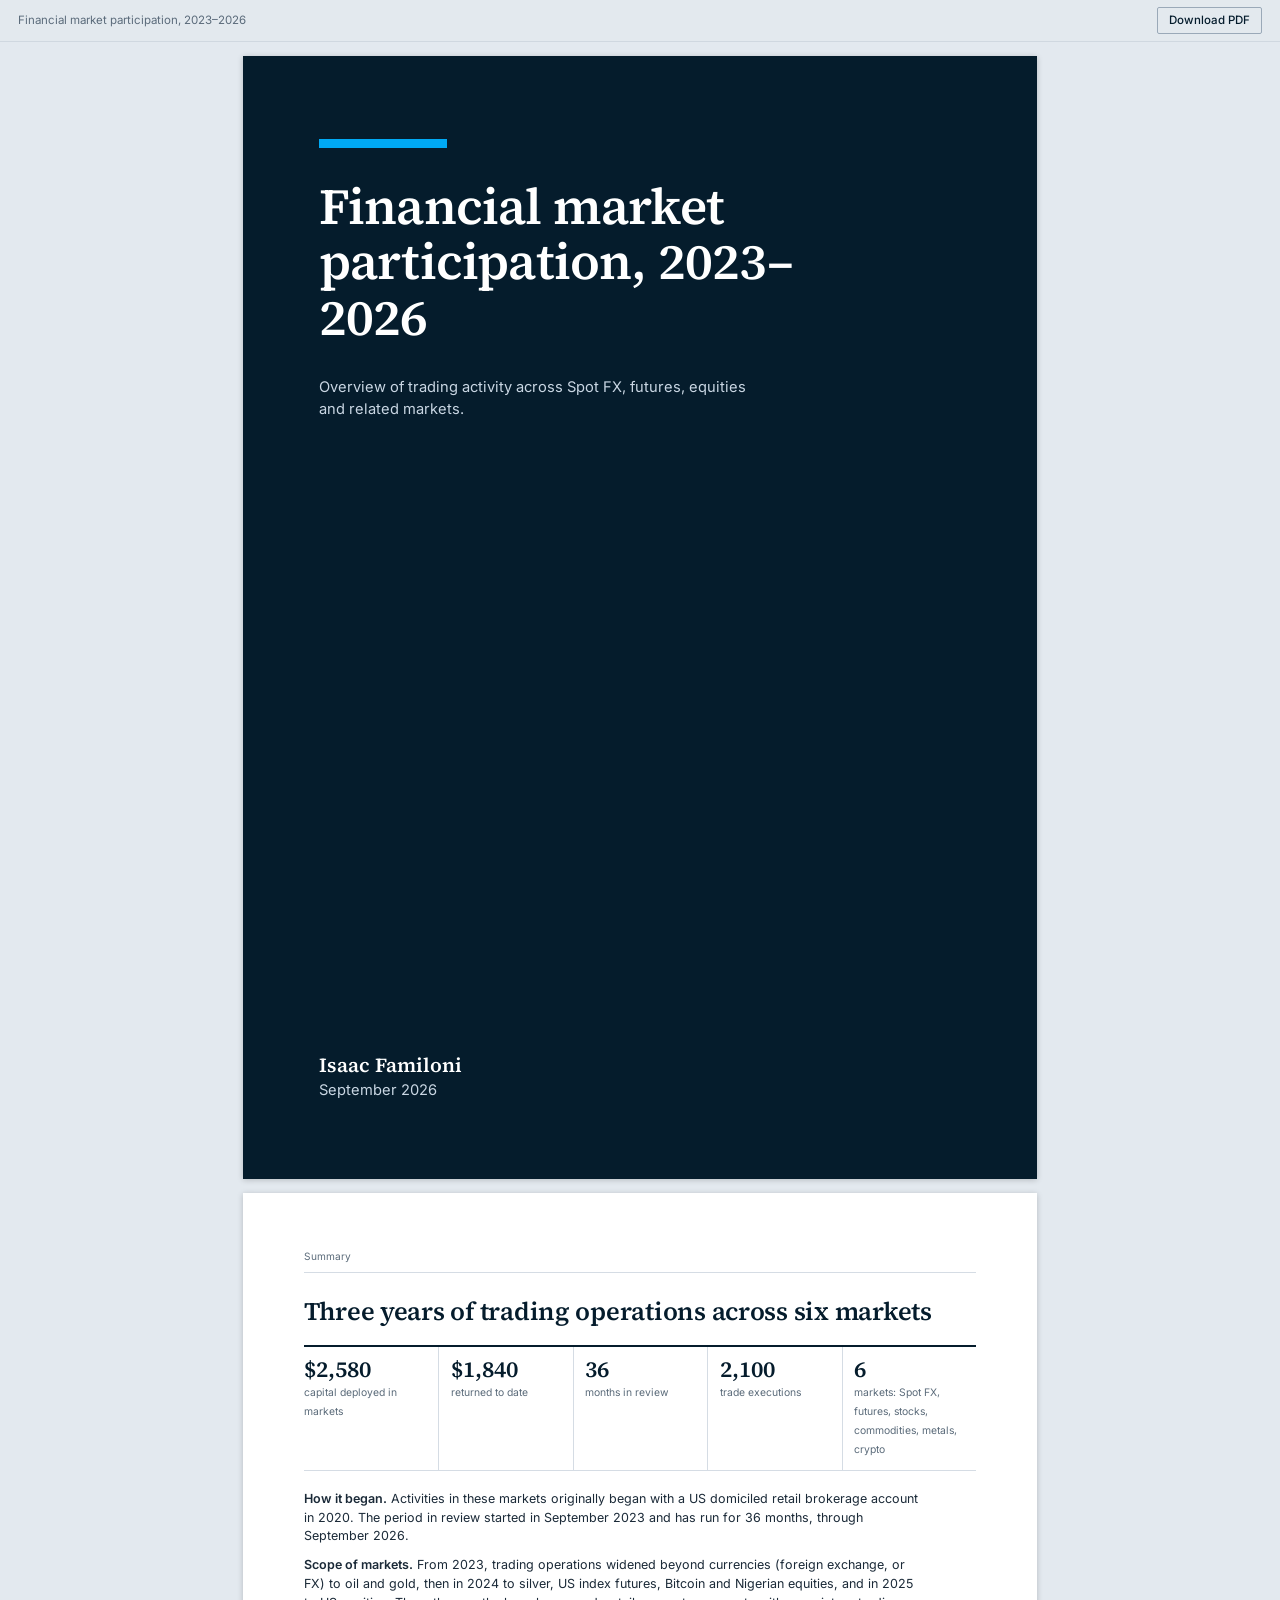
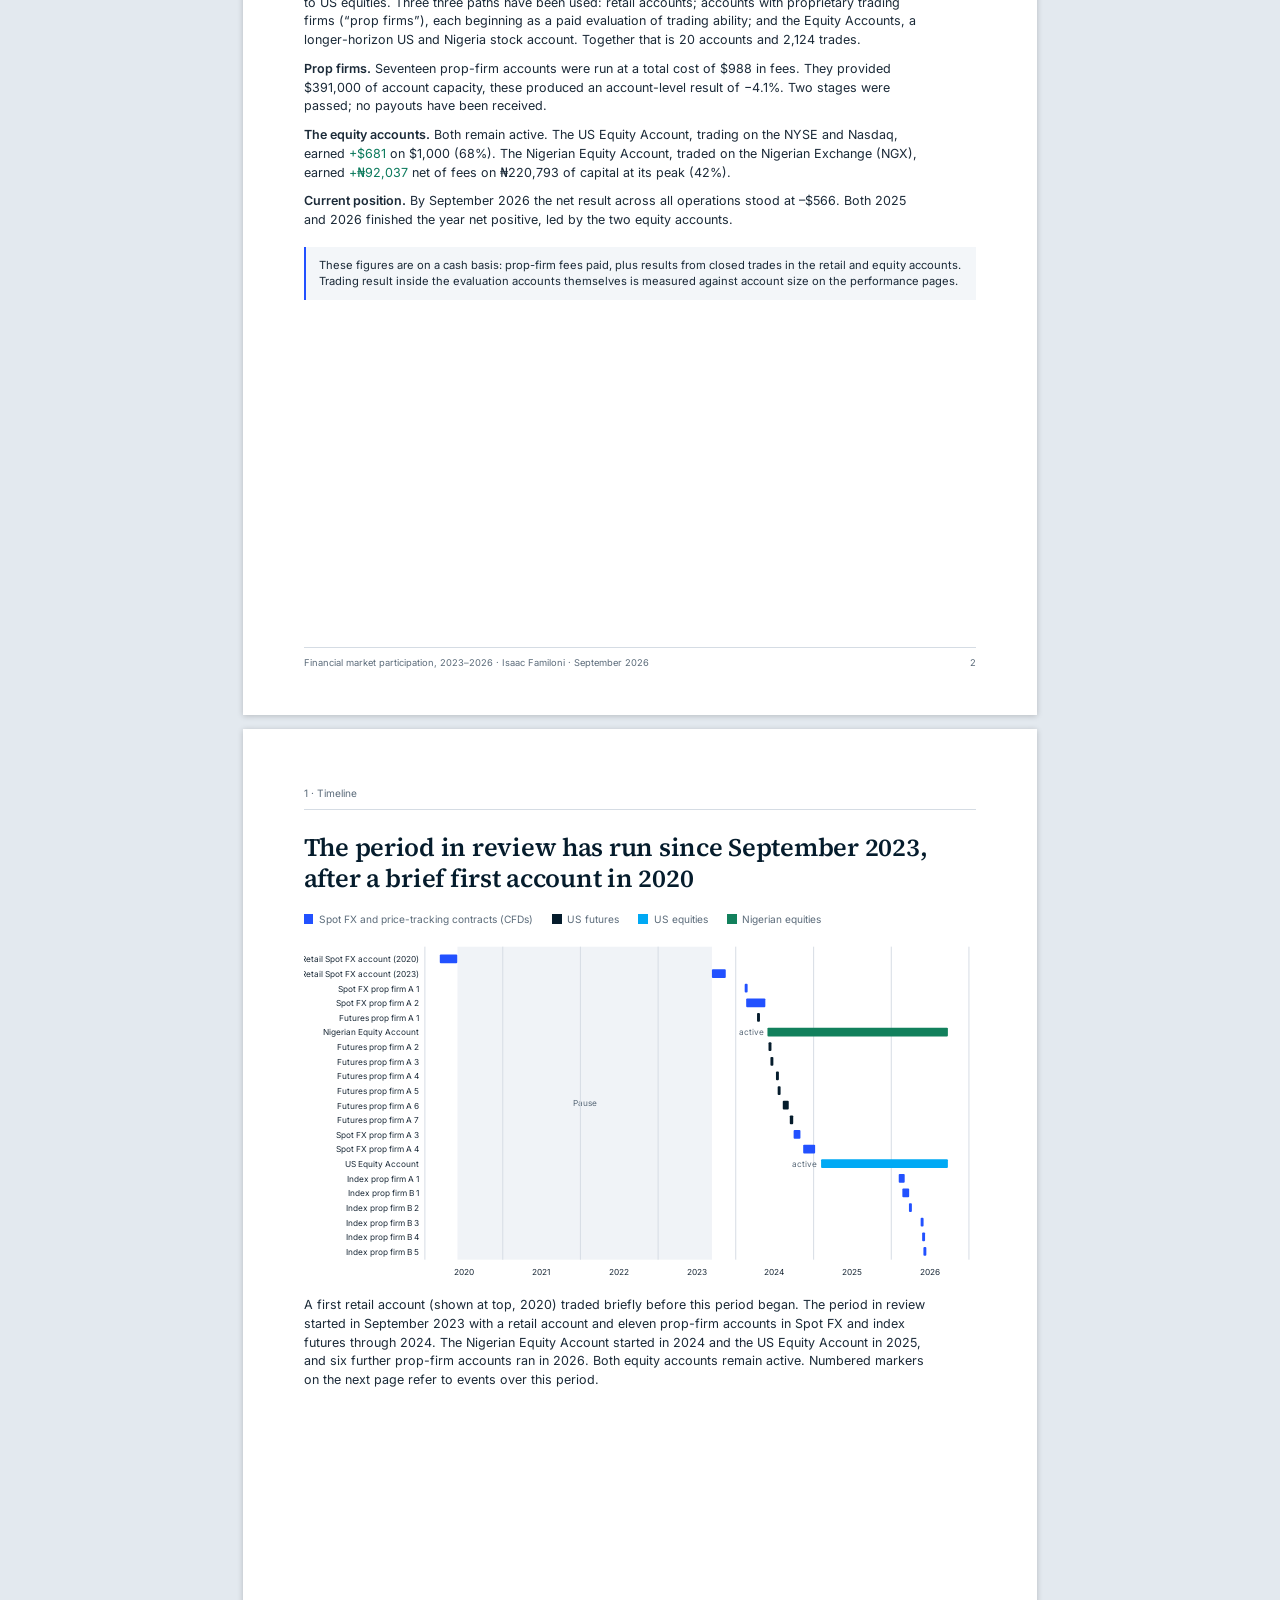
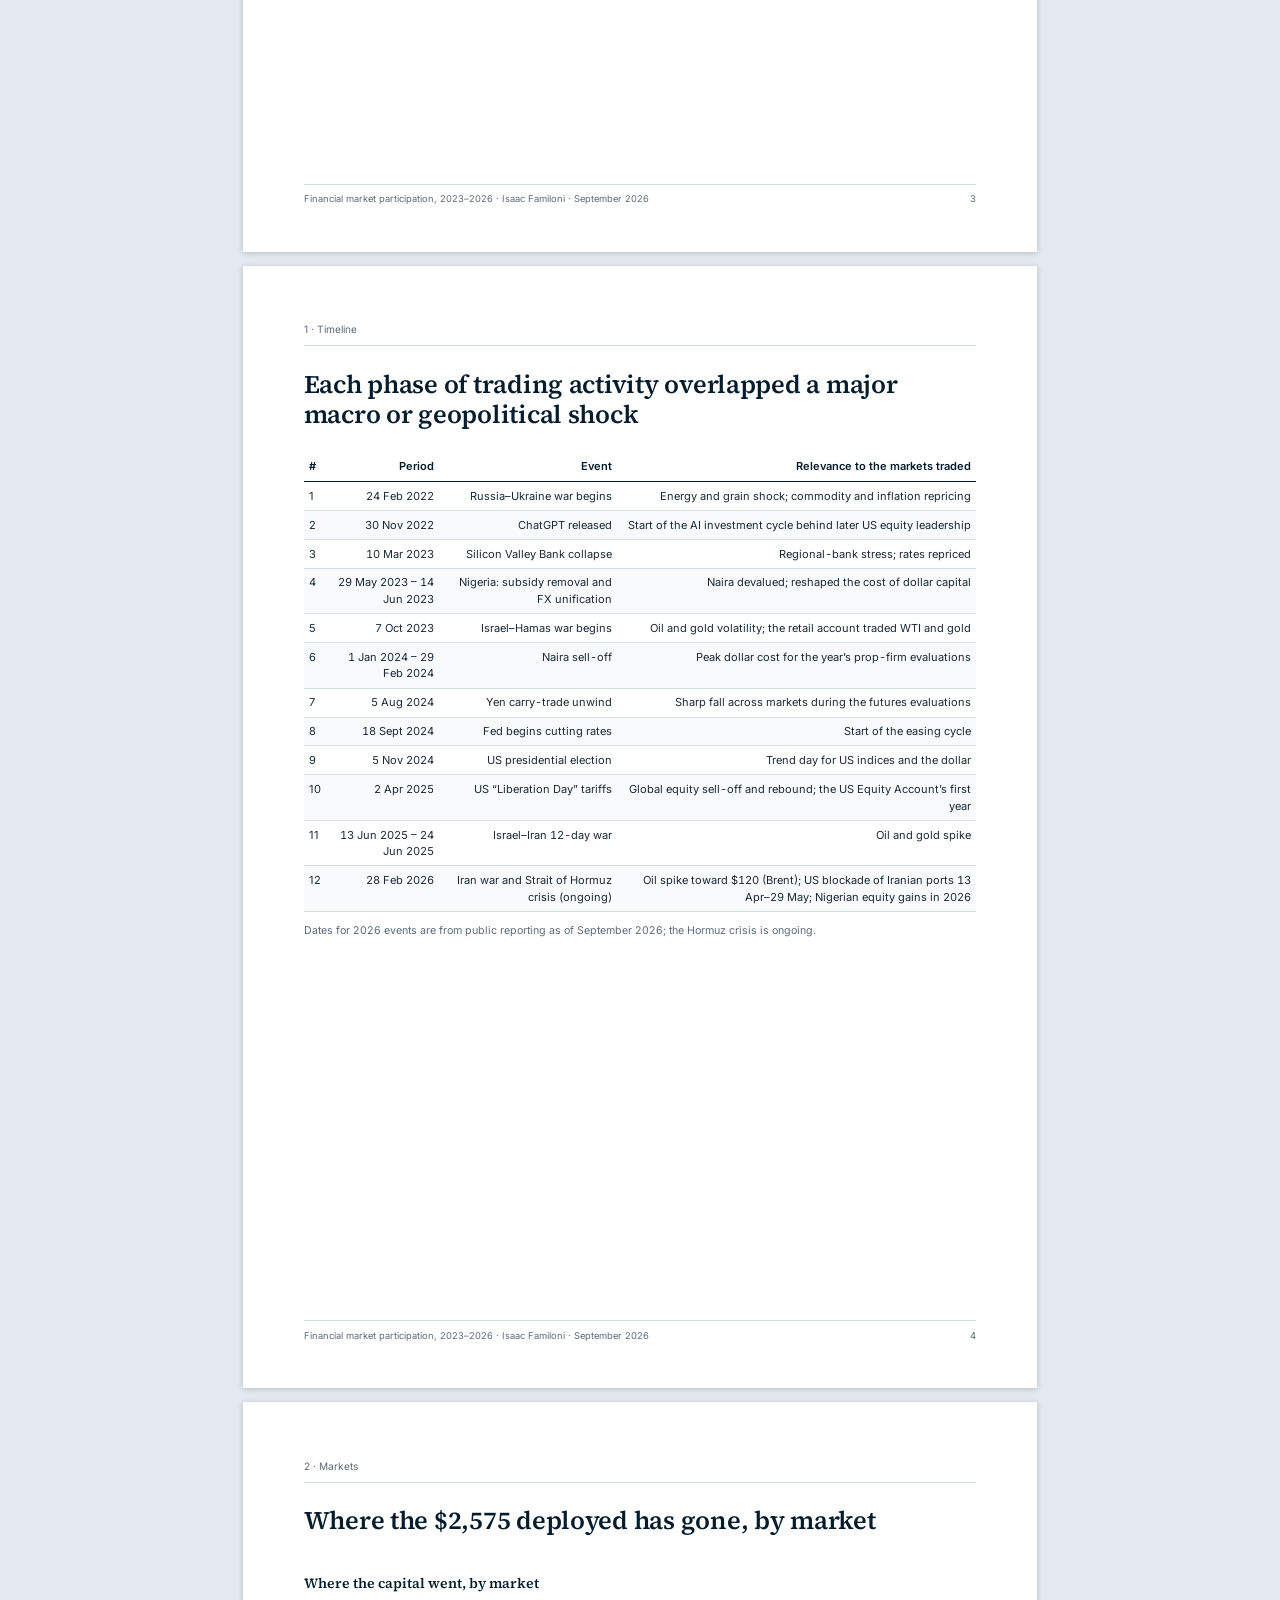
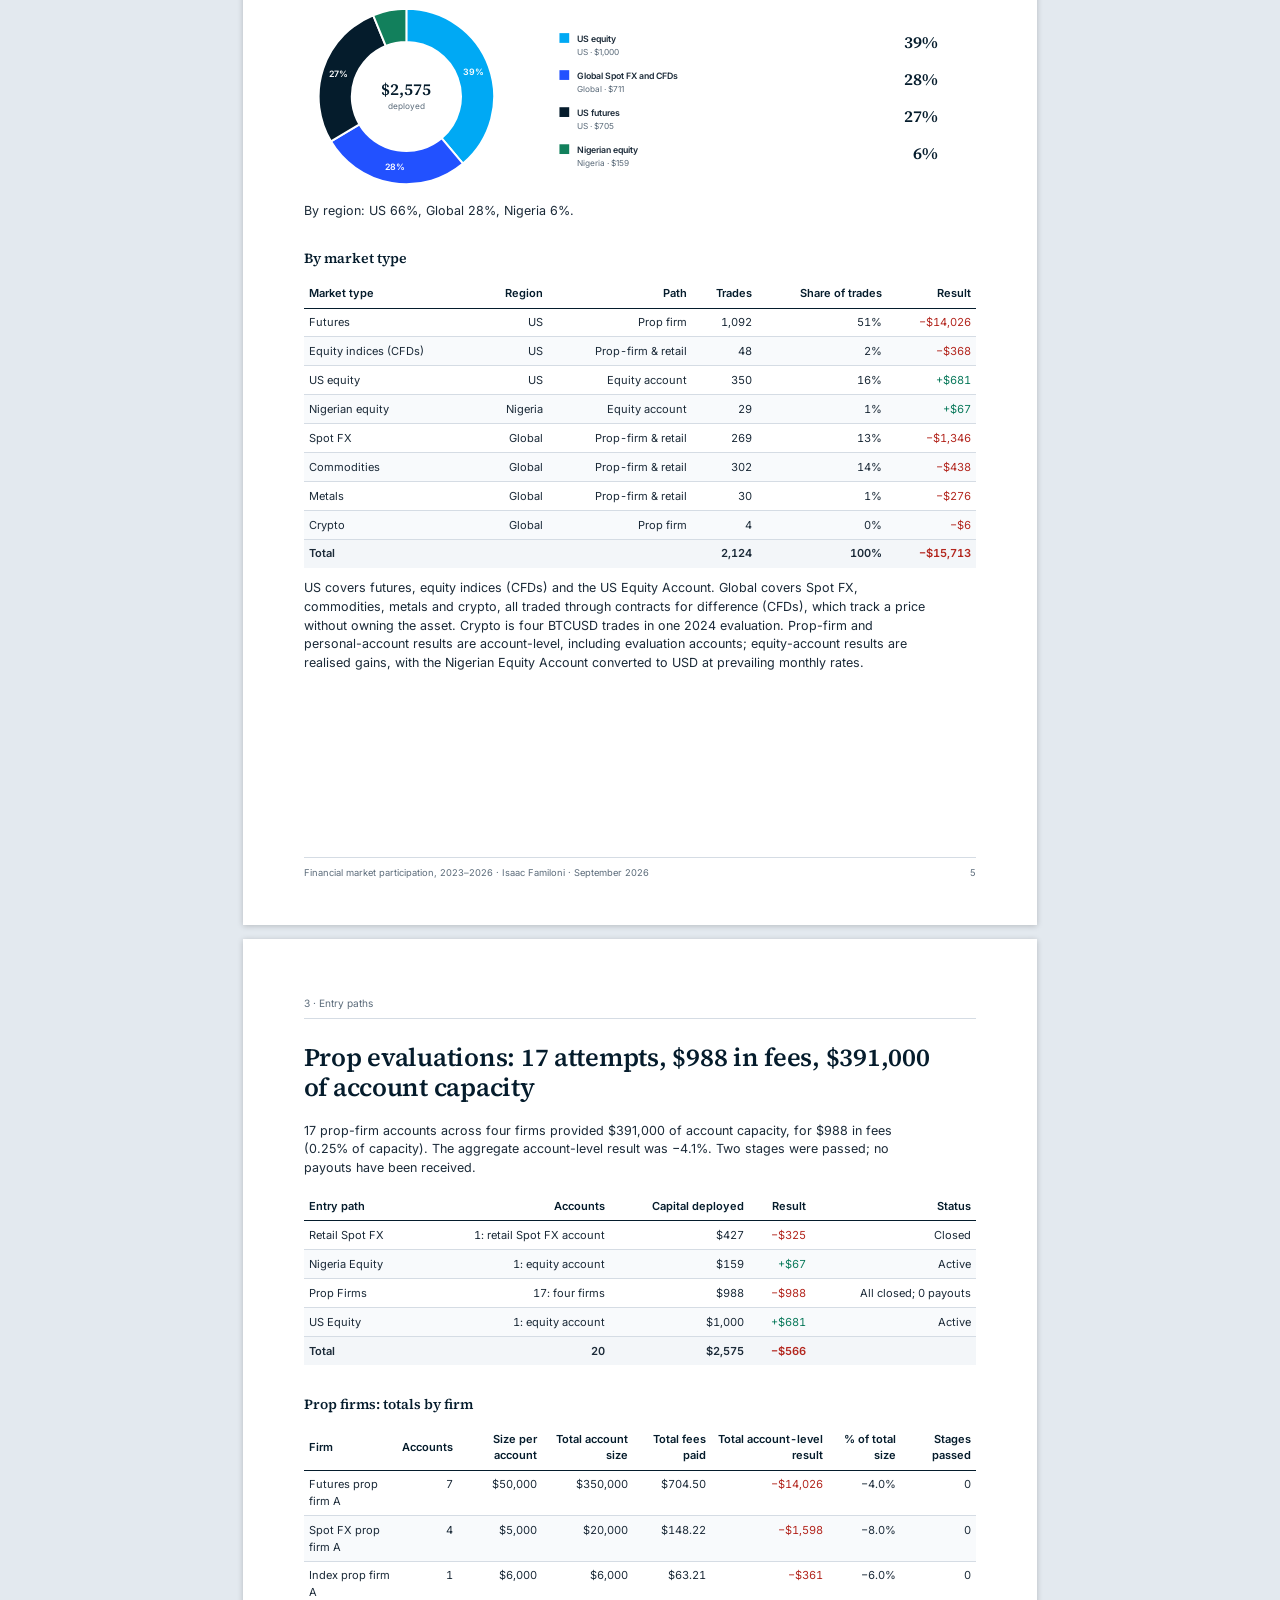
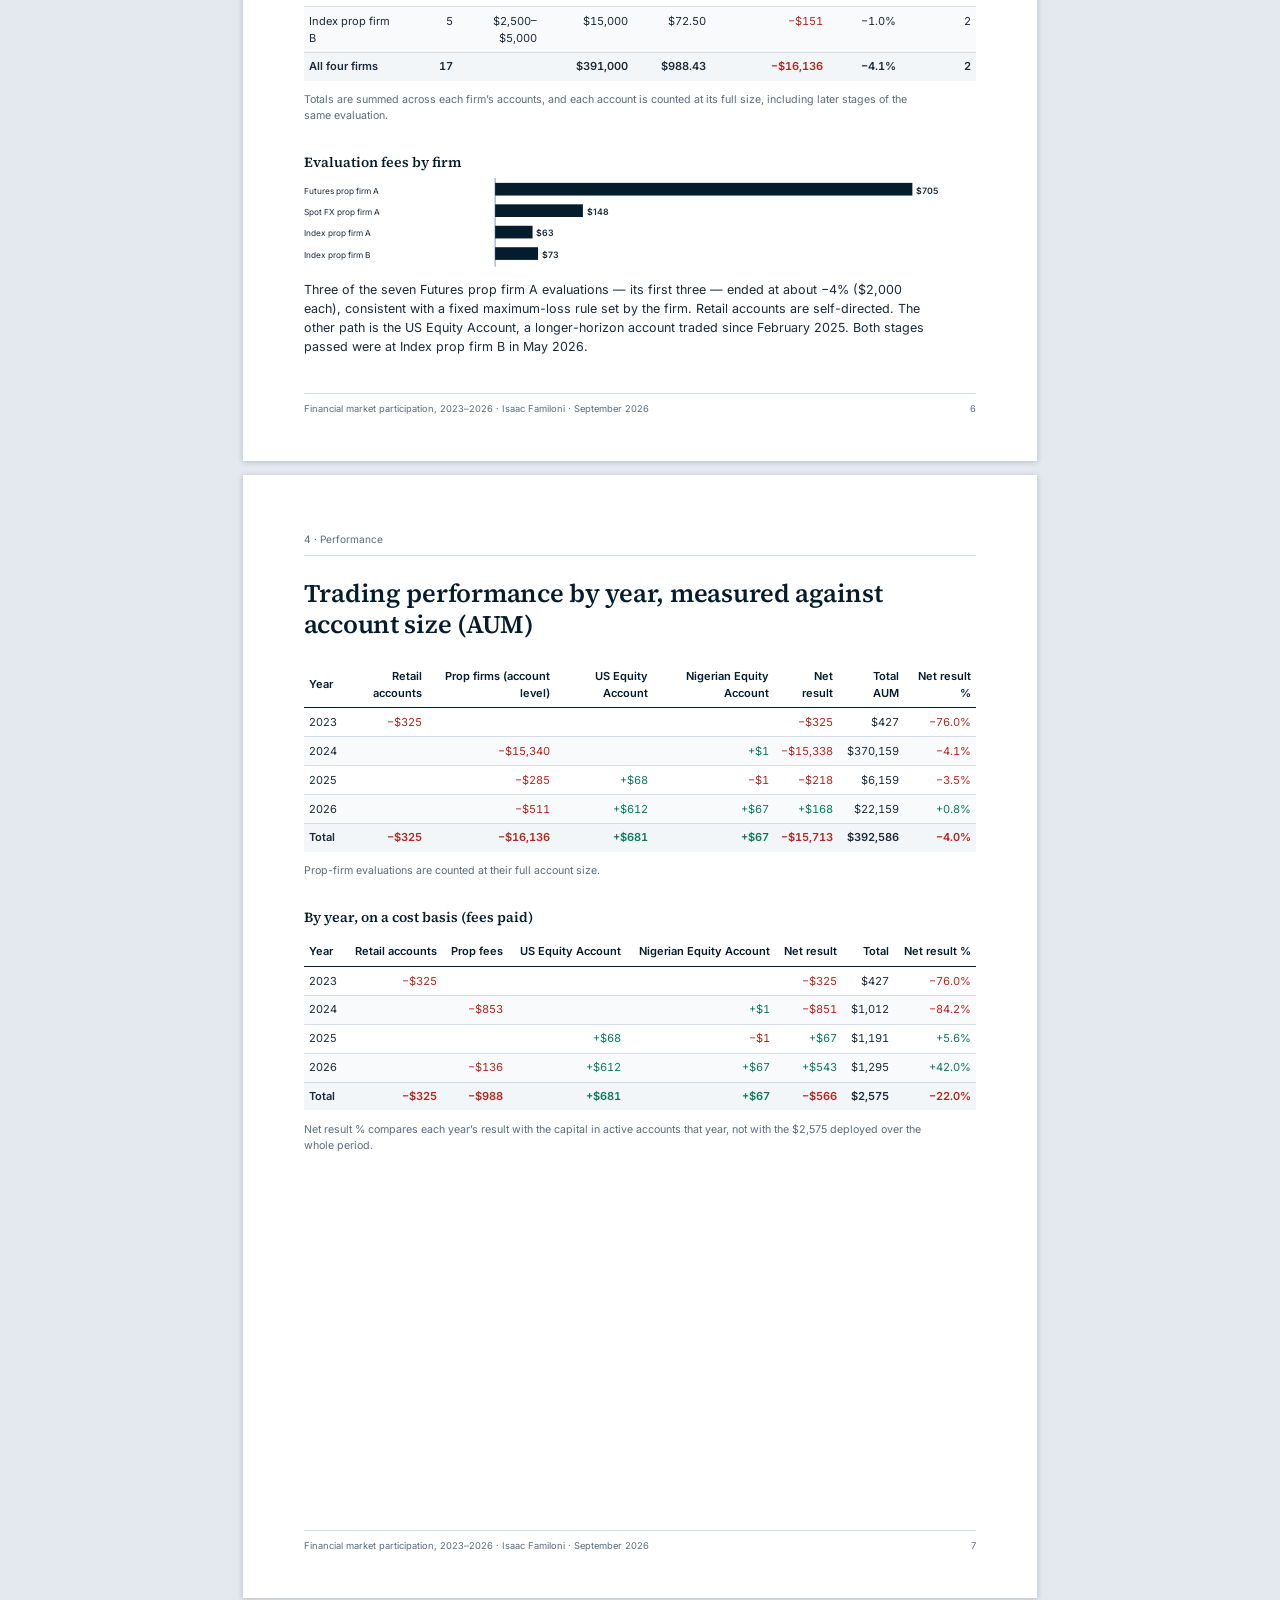
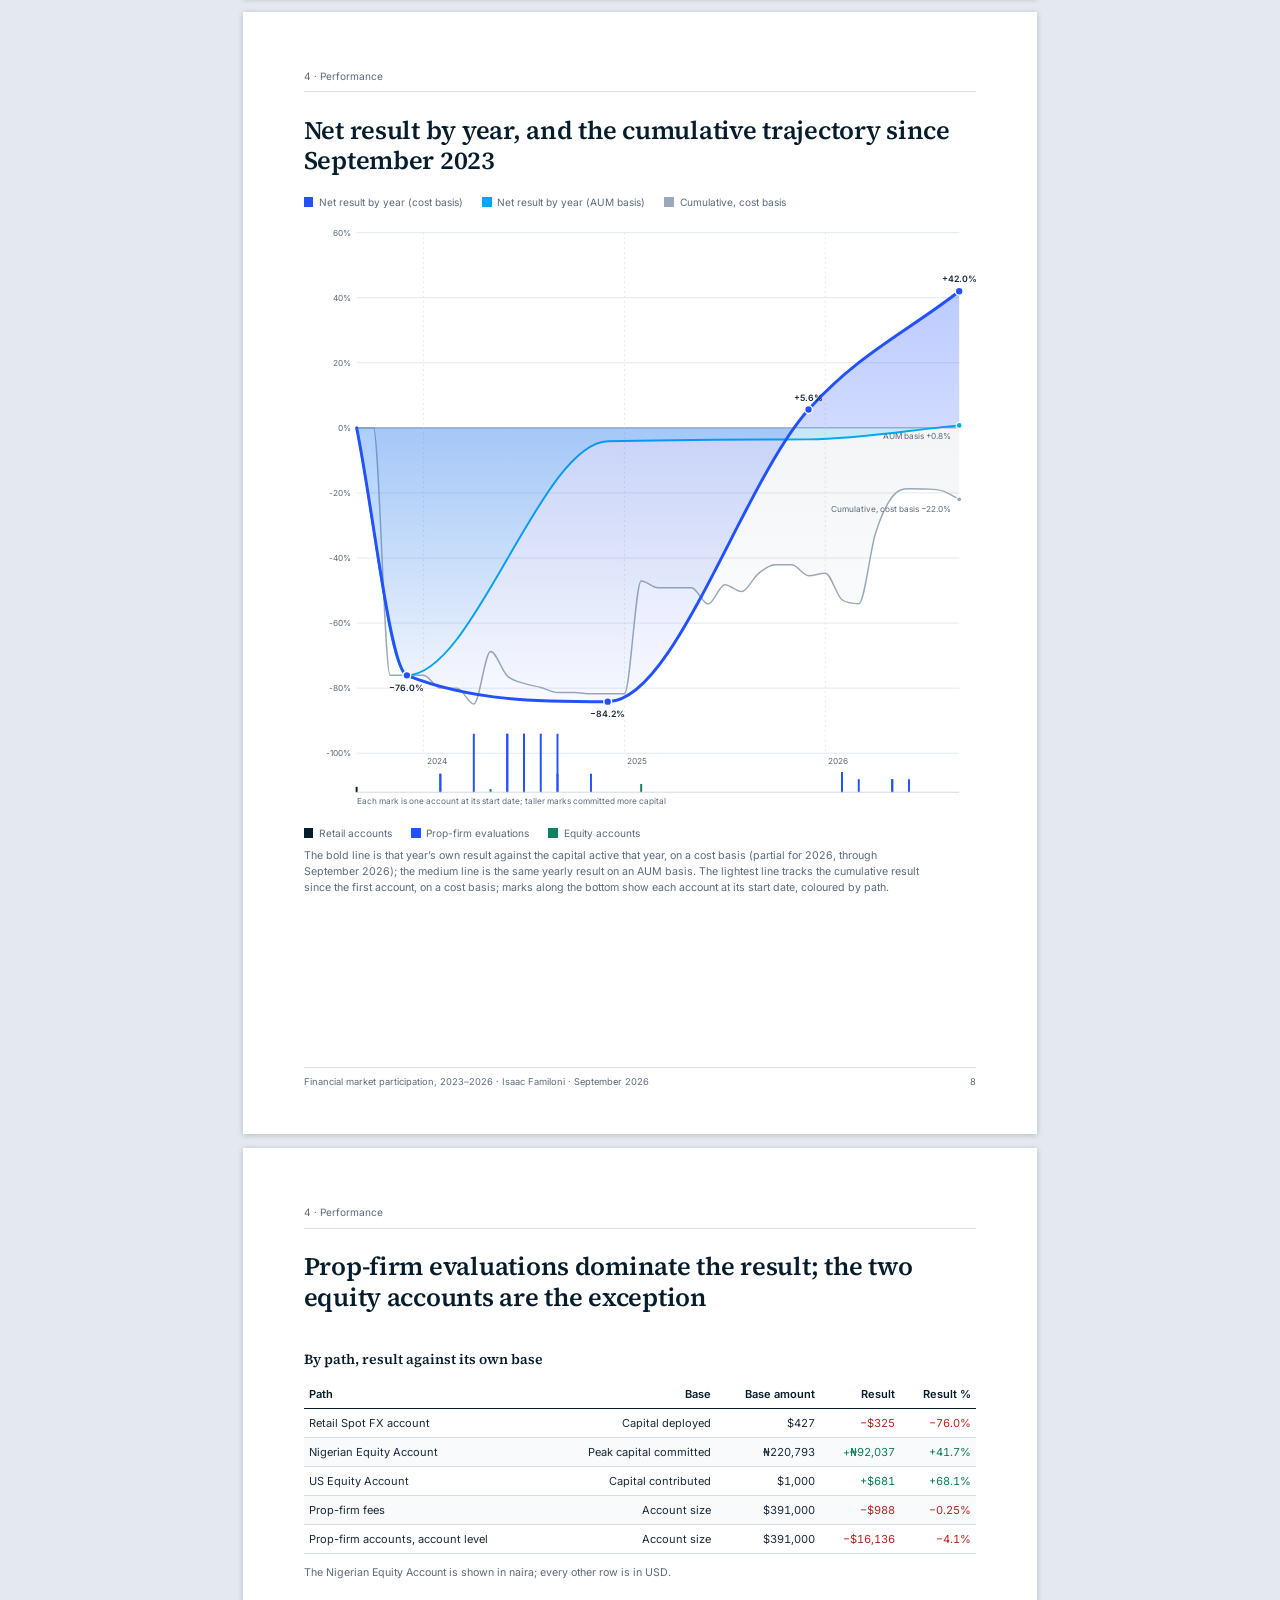
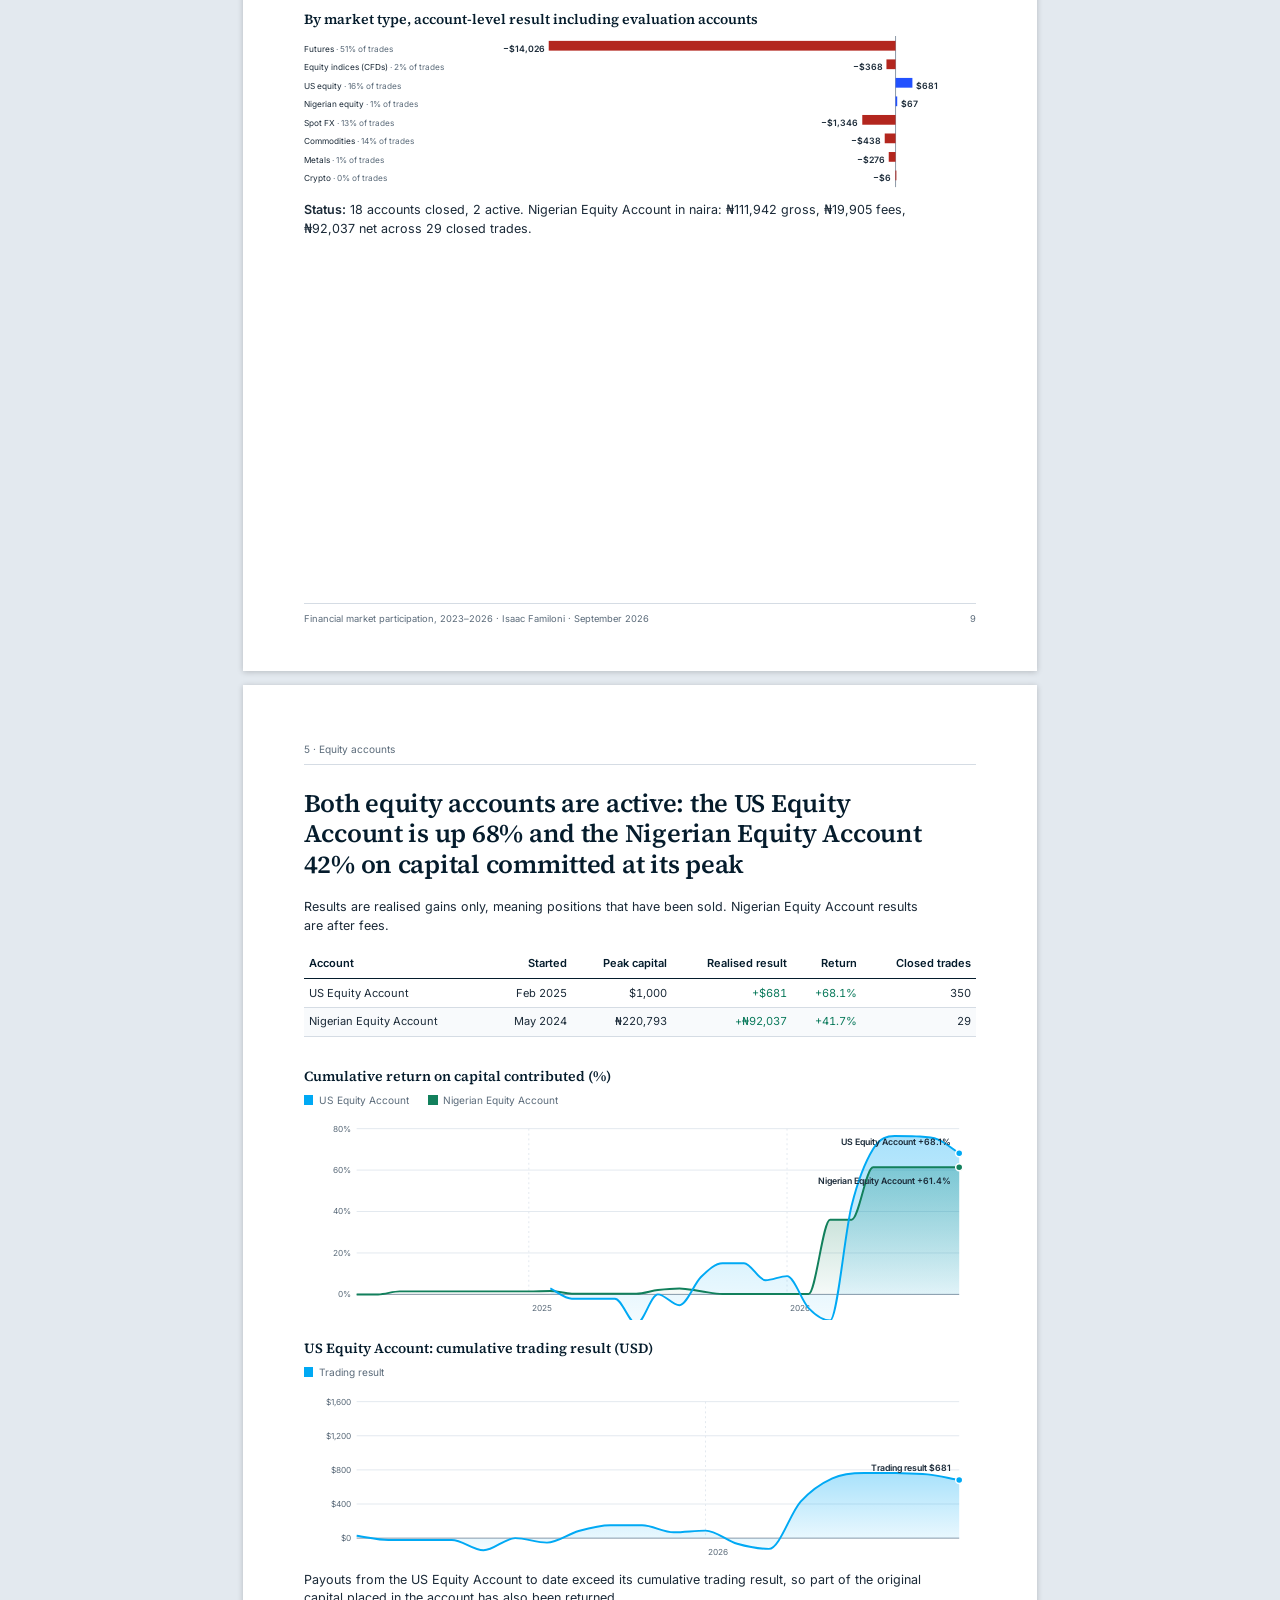
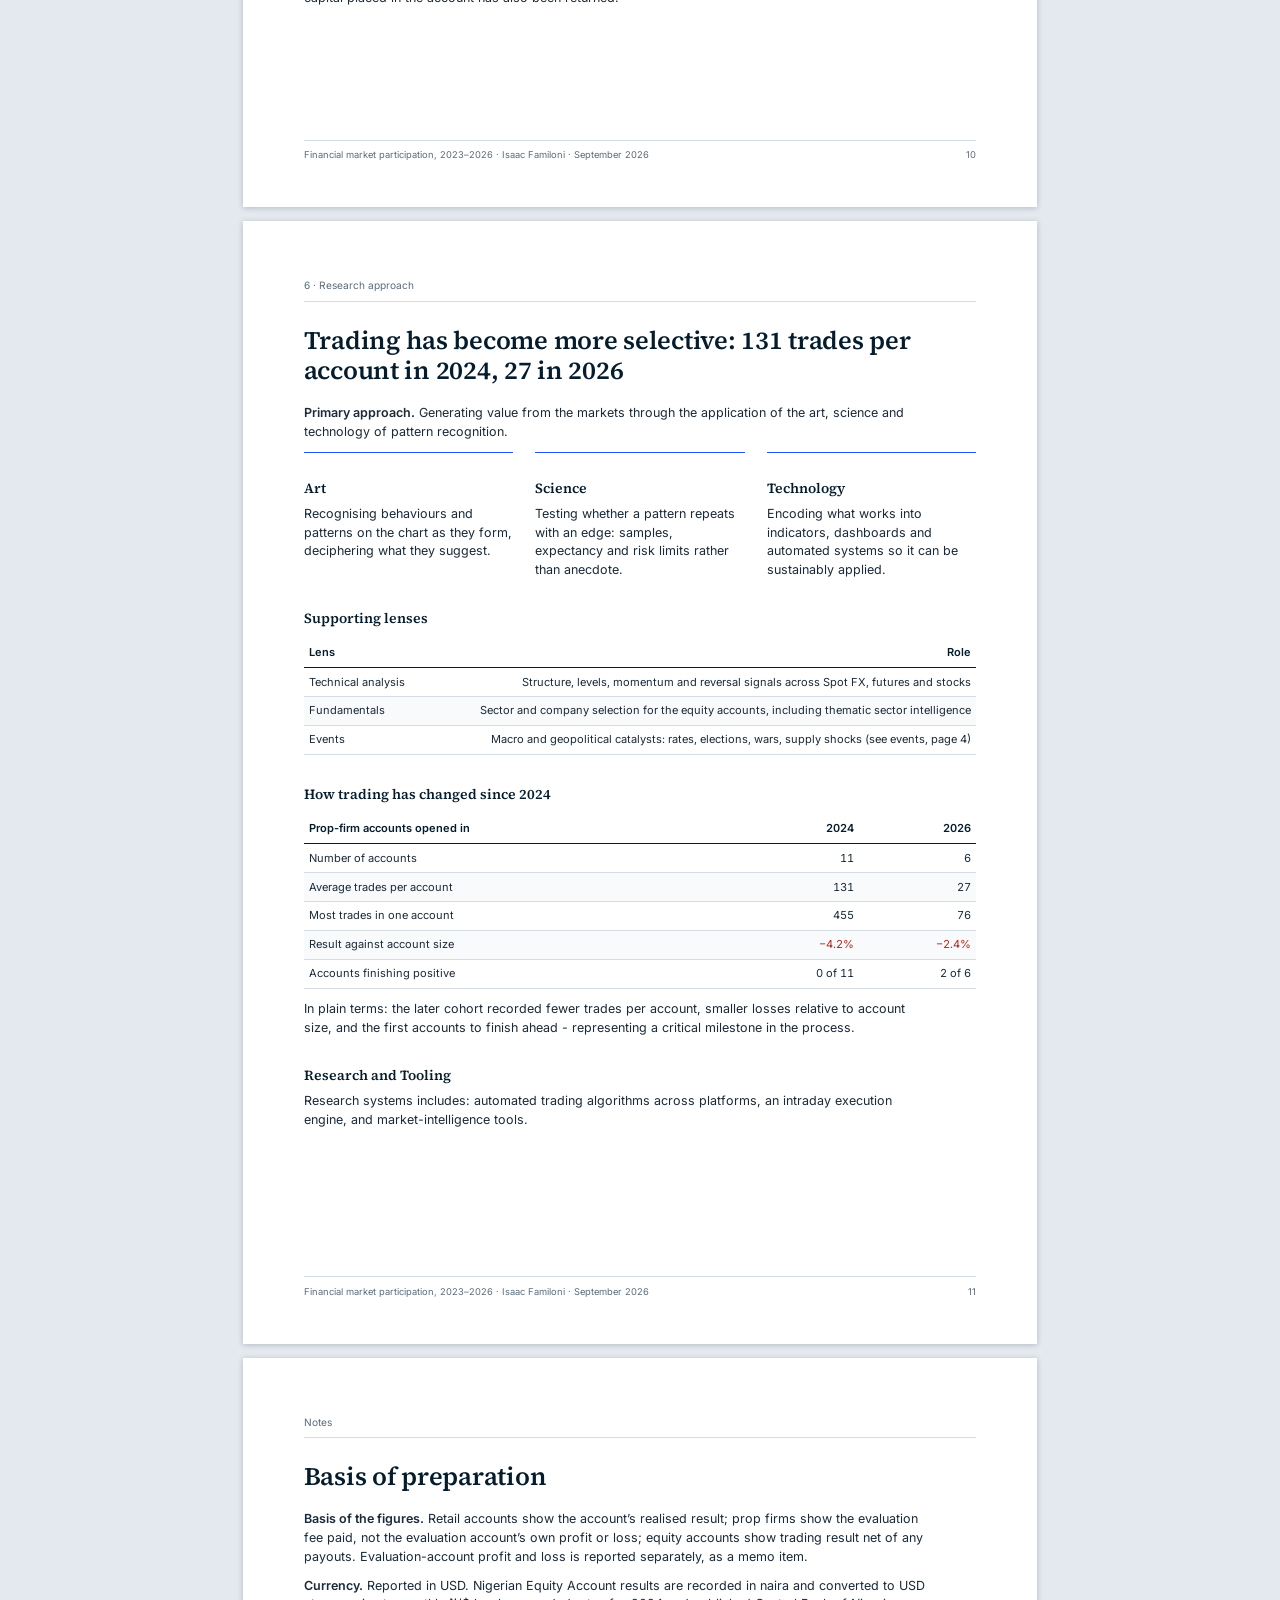
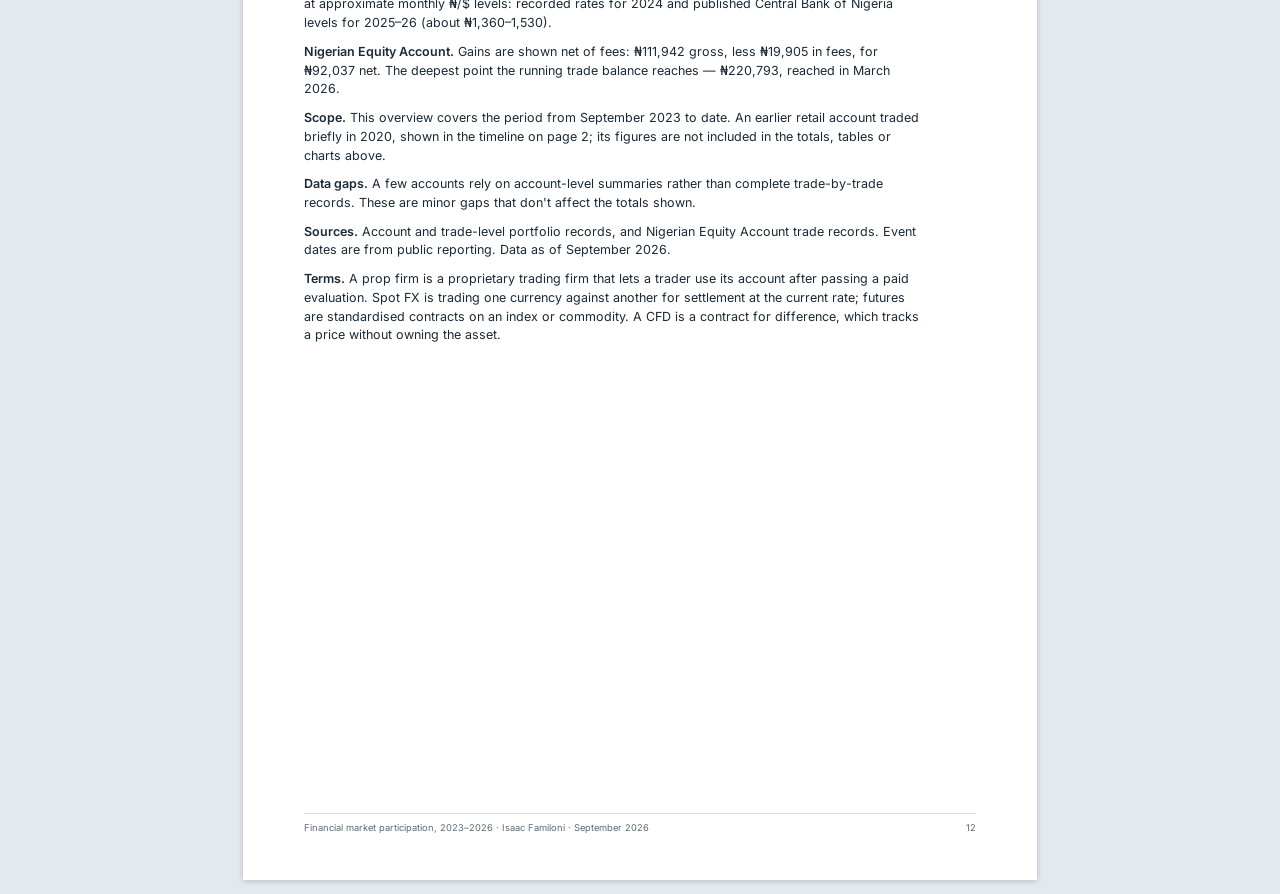
==== commit 5b0e31a1: "Add research and tooling section to overview Added section on research and tooling, detailing automa" ====
--- a/overview.html
+++ b/overview.html
@@ -39,7 +39,7 @@
 <div class="cols"><div><h3>Art</h3><p>Recognising behaviours and patterns on the chart as they form, deciphering what they suggest.</p></div><div><h3>Science</h3><p>Testing whether a pattern repeats with an edge: samples, expectancy and risk limits rather than anecdote.</p></div><div><h3>Technology</h3><p>Encoding what works into indicators, dashboards and automated systems so it can be sustainably applied.</p></div></div>
 <h3>Supporting lenses</h3><table class=""><thead><tr><th>Lens</th><th class="r">Role</th></tr></thead><tbody><tr><td>Technical analysis</td><td class="r">Structure, levels, momentum and reversal signals across Spot FX, futures and stocks</td></tr><tr><td>Fundamentals</td><td class="r">Sector and company selection for the equity accounts, including thematic sector intelligence</td></tr><tr><td>Events</td><td class="r">Macro and geopolitical catalysts: rates, elections, wars, supply shocks (see events, page 4)</td></tr></tbody></table>
 <h3>How trading has changed since 2024</h3><table class=""><thead><tr><th>Prop-firm accounts opened in</th><th class="r">2024</th><th class="r">2026</th></tr></thead><tbody><tr><td>Number of accounts</td><td class="r">11</td><td class="r">6</td></tr><tr><td>Average trades per account</td><td class="r">131</td><td class="r">27</td></tr><tr><td>Most trades in one account</td><td class="r">455</td><td class="r">76</td></tr><tr><td>Result against account size</td><td class="r"><span class="neg">−4.2%</span></td><td class="r"><span class="neg">−2.4%</span></td></tr><tr><td>Accounts finishing positive</td><td class="r">0 of 11</td><td class="r">2 of 6</td></tr></tbody></table><p>In plain terms: the later cohort recorded fewer trades per account, smaller losses relative to account size, and the first accounts to finish ahead - representing a critical milestone in the process.</p>
-<h3>Research and Tooling</h3><p>Research systems includes: automated trading algorithms across two platforms, an intraday execution engine, and market-intelligence tools.</p><div class="ft"><span>Financial market participation, 2023–2026 · <span data-name>Isaac Familoni</span> · <span data-date>September 2026</span></span><span>11</span></div></section>
+<h3>Research and Tooling</h3><p>Research systems includes: automated trading algorithms across platforms, an intraday execution engine, and market-intelligence tools.</p><div class="ft"><span>Financial market participation, 2023–2026 · <span data-name>Isaac Familoni</span> · <span data-date>September 2026</span></span><span>11</span></div></section>
 <section class="page"><div class="hd"><span>Notes</span></div><h2>Basis of preparation</h2><p><b>Basis of the figures.</b> Retail accounts show the account’s realised result; prop firms show the evaluation fee paid, not the evaluation account’s own profit or loss; equity accounts show trading result net of any payouts. Evaluation-account profit and loss is reported separately, as a memo item.</p>
 <p><b>Currency.</b> Reported in USD. Nigerian Equity Account results are recorded in naira and converted to USD at approximate monthly ₦/$ levels: recorded rates for 2024 and published Central Bank of Nigeria levels for 2025–26 (about ₦1,360–1,530).</p>
 <p><b>Nigerian Equity Account.</b> Gains are shown net of fees: ₦111,942 gross, less ₦19,905 in fees, for ₦92,037 net. The deepest point the running trade balance reaches — ₦220,793, reached in March 2026.</p>
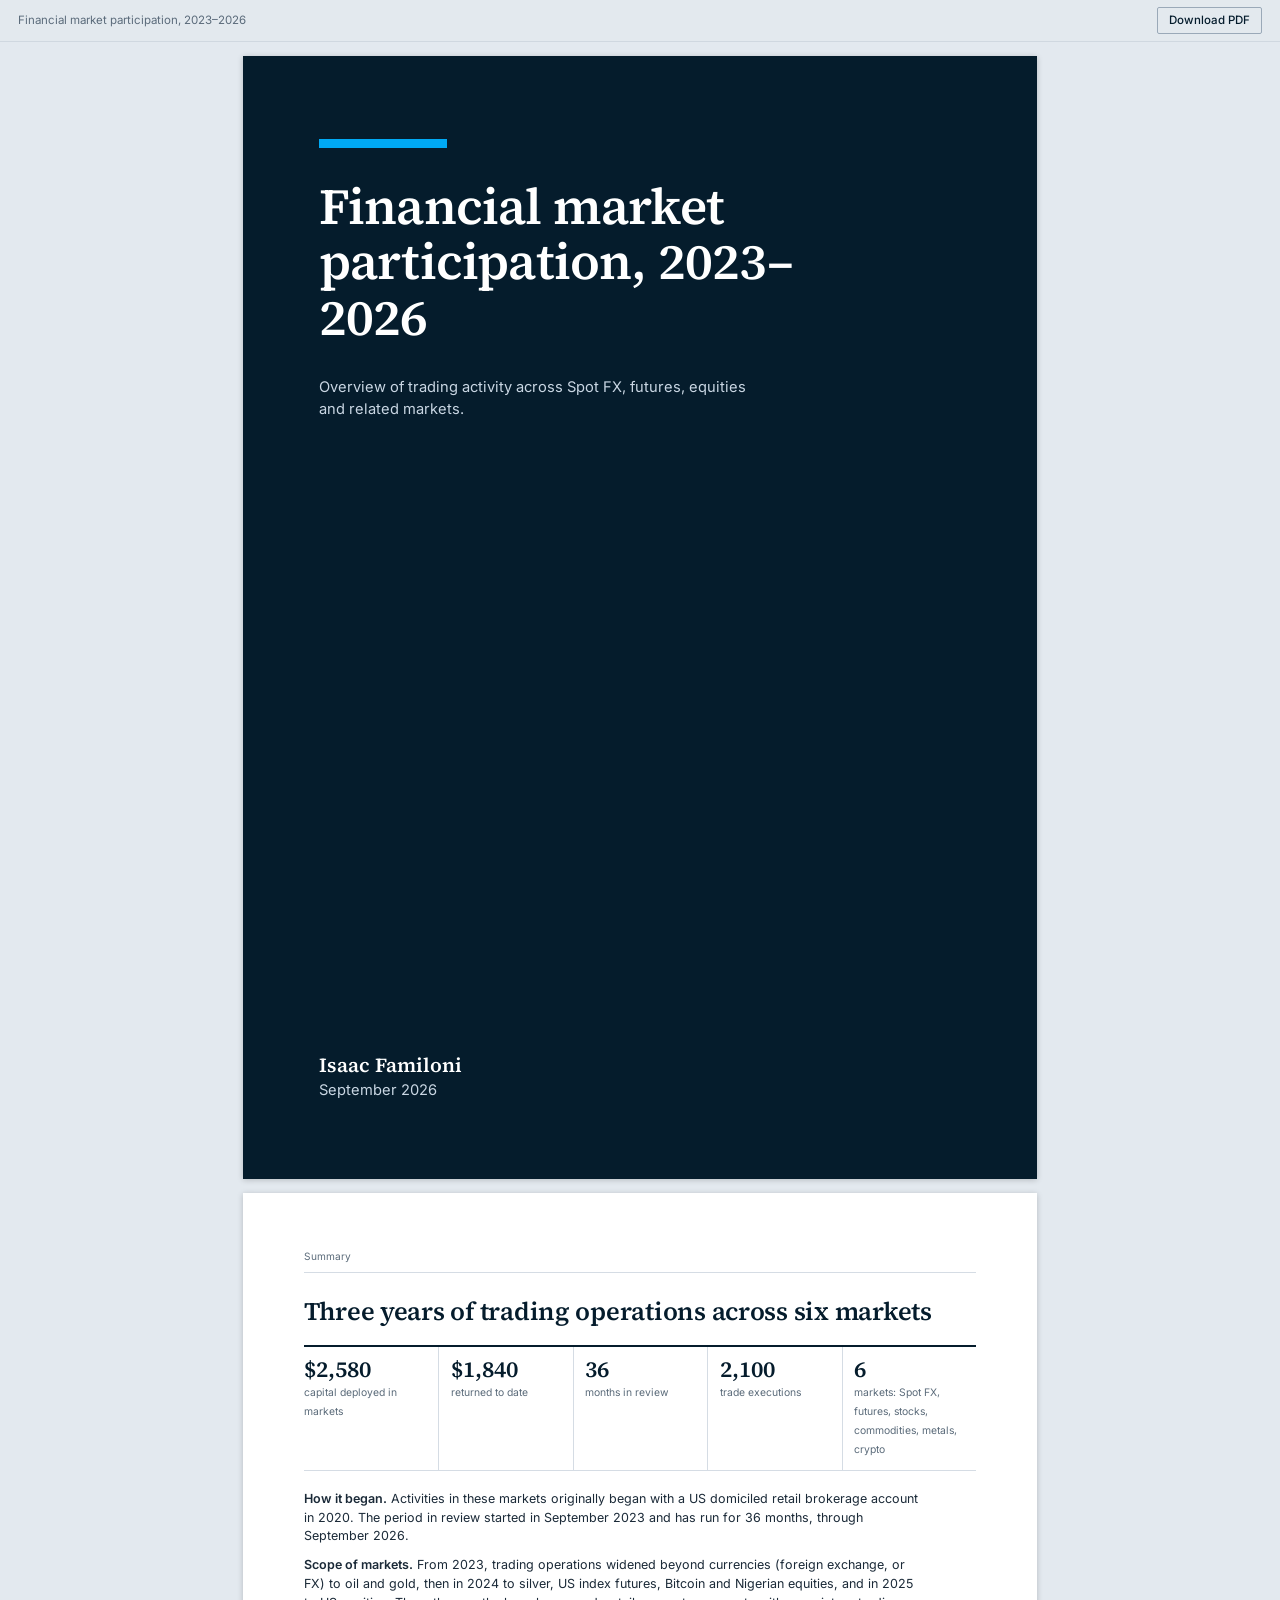
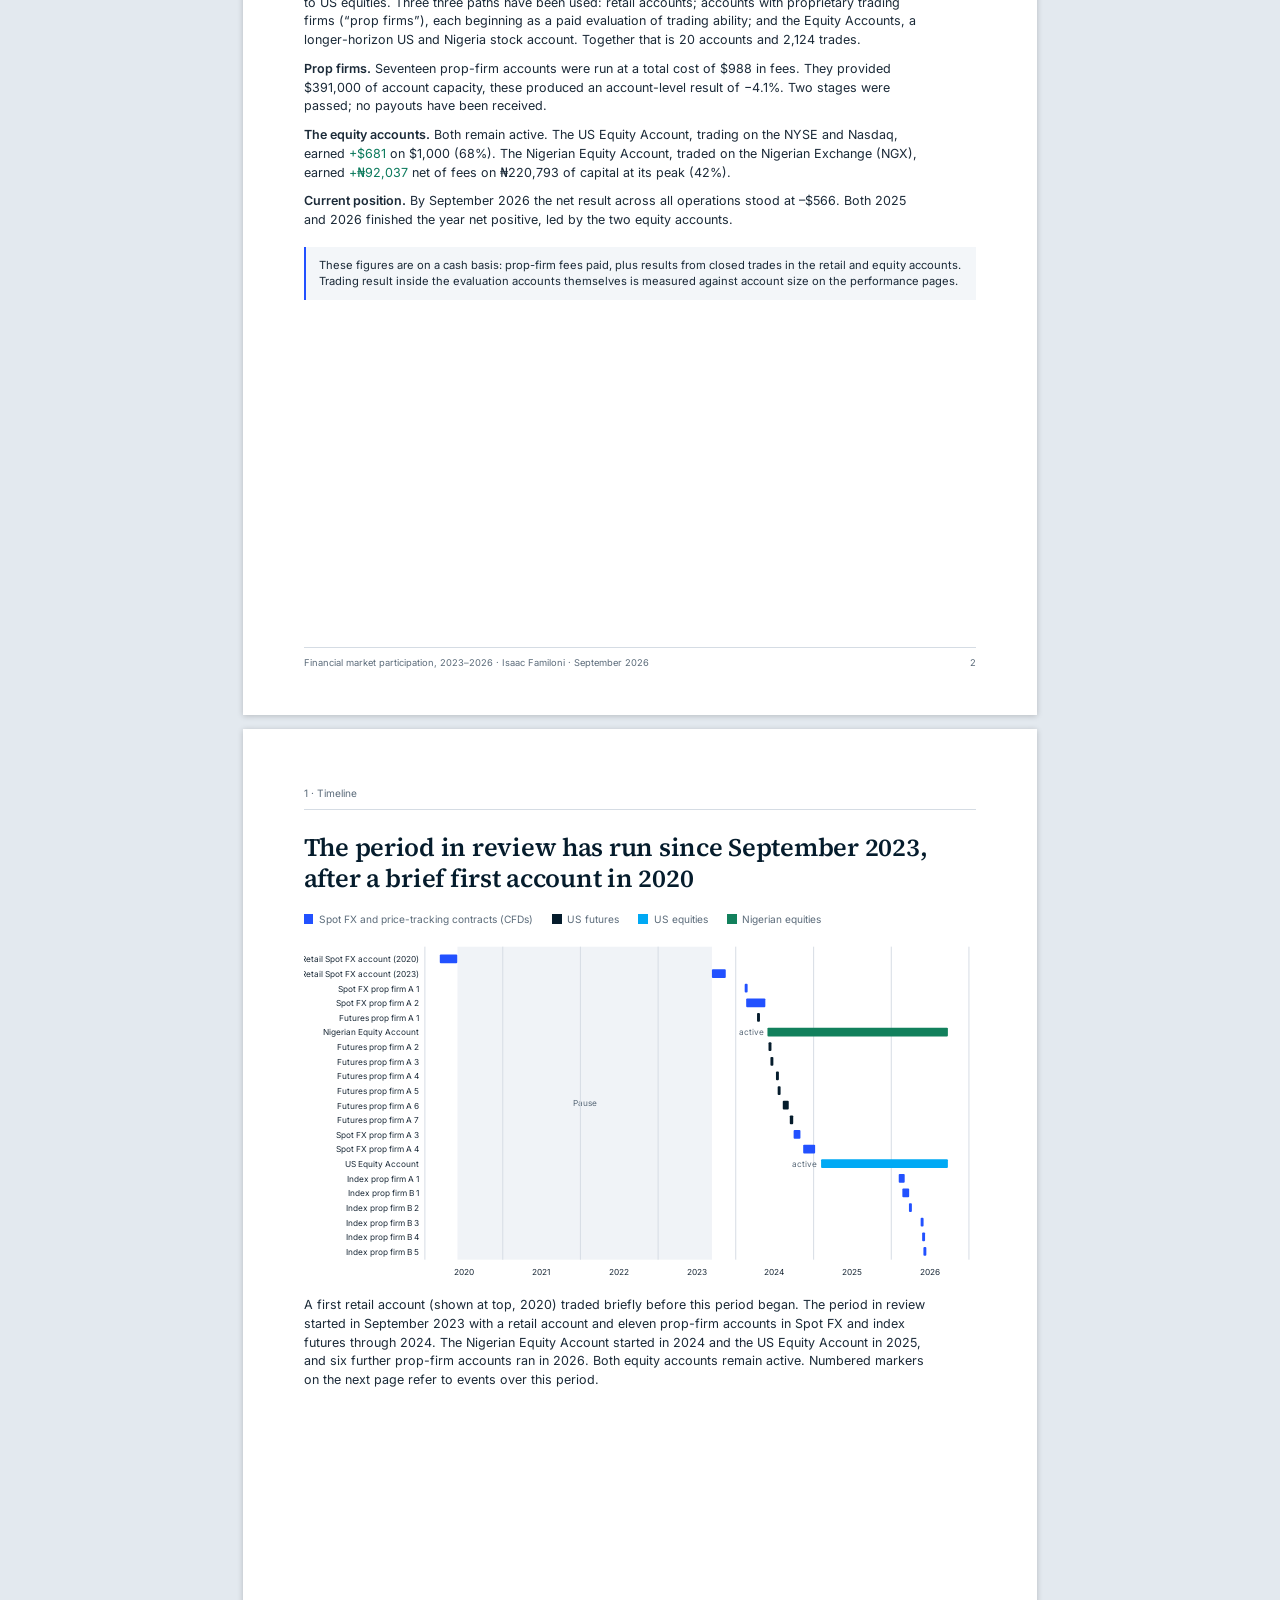
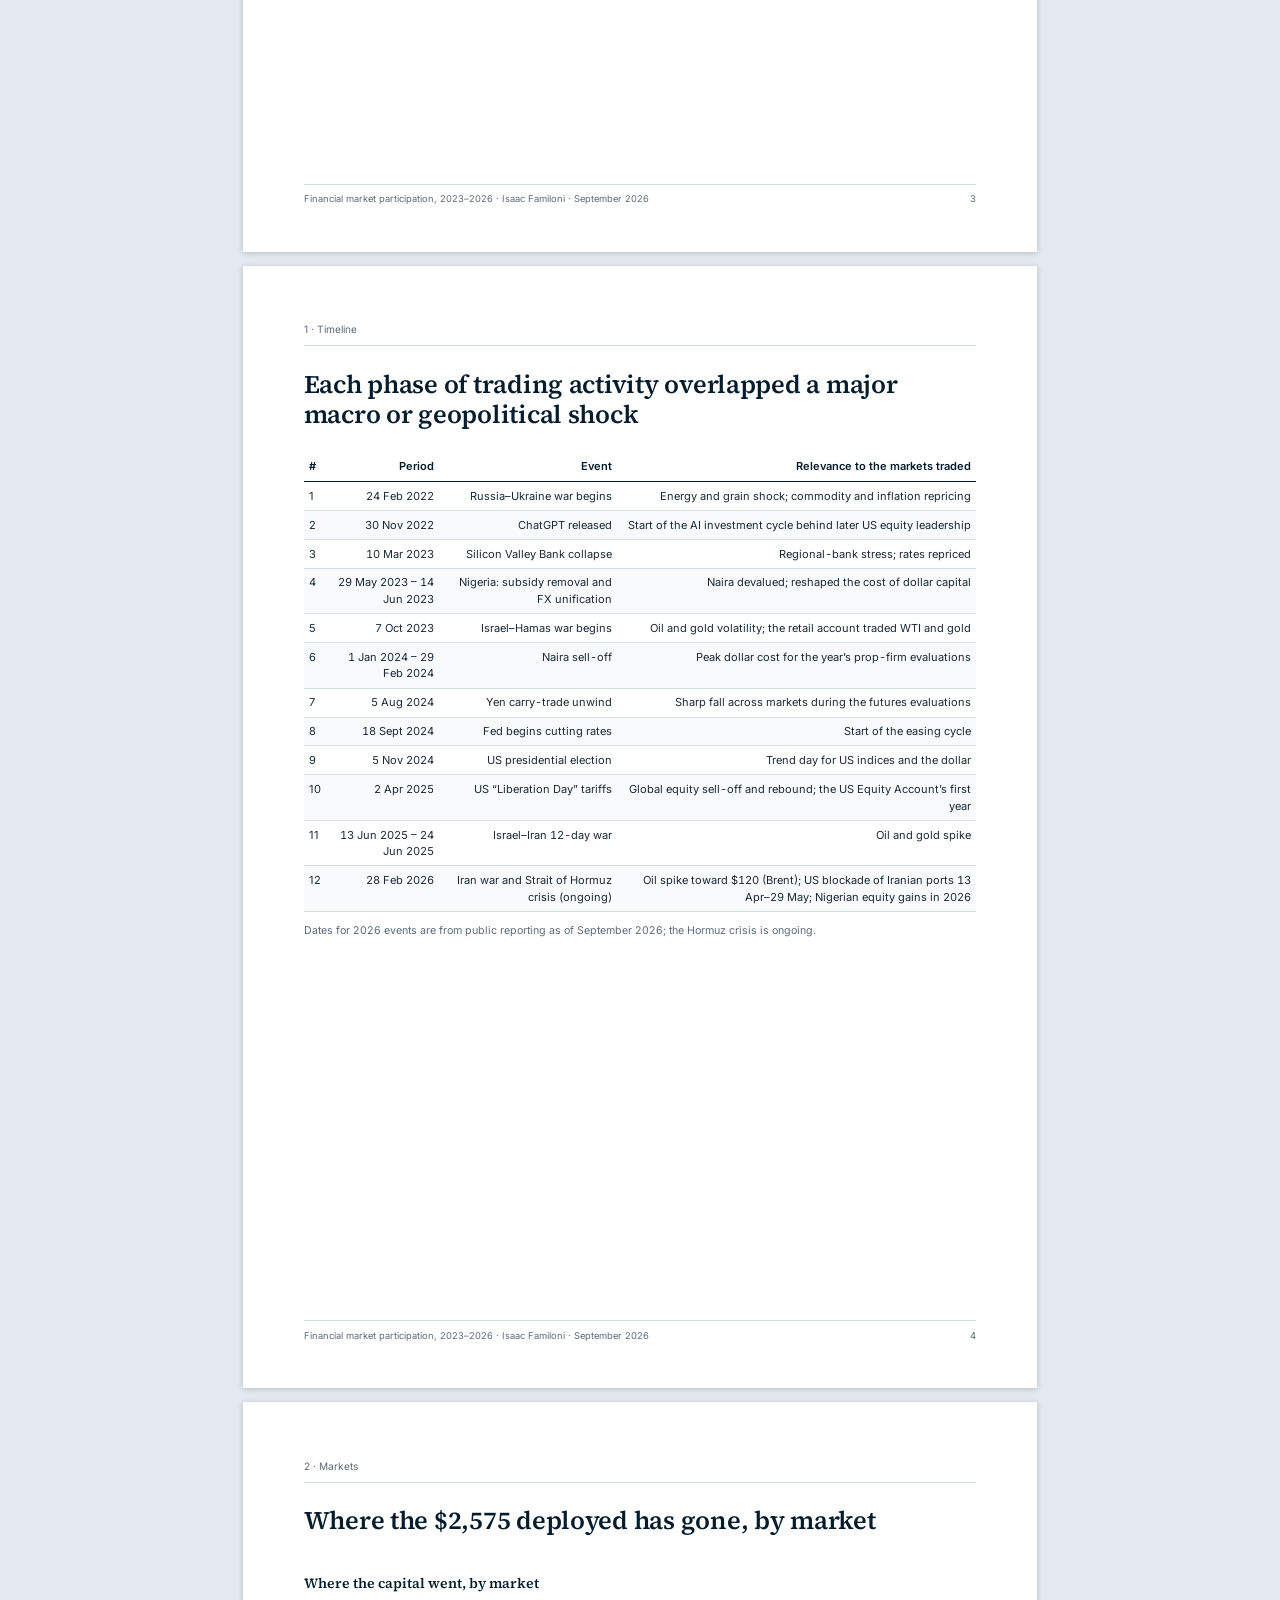
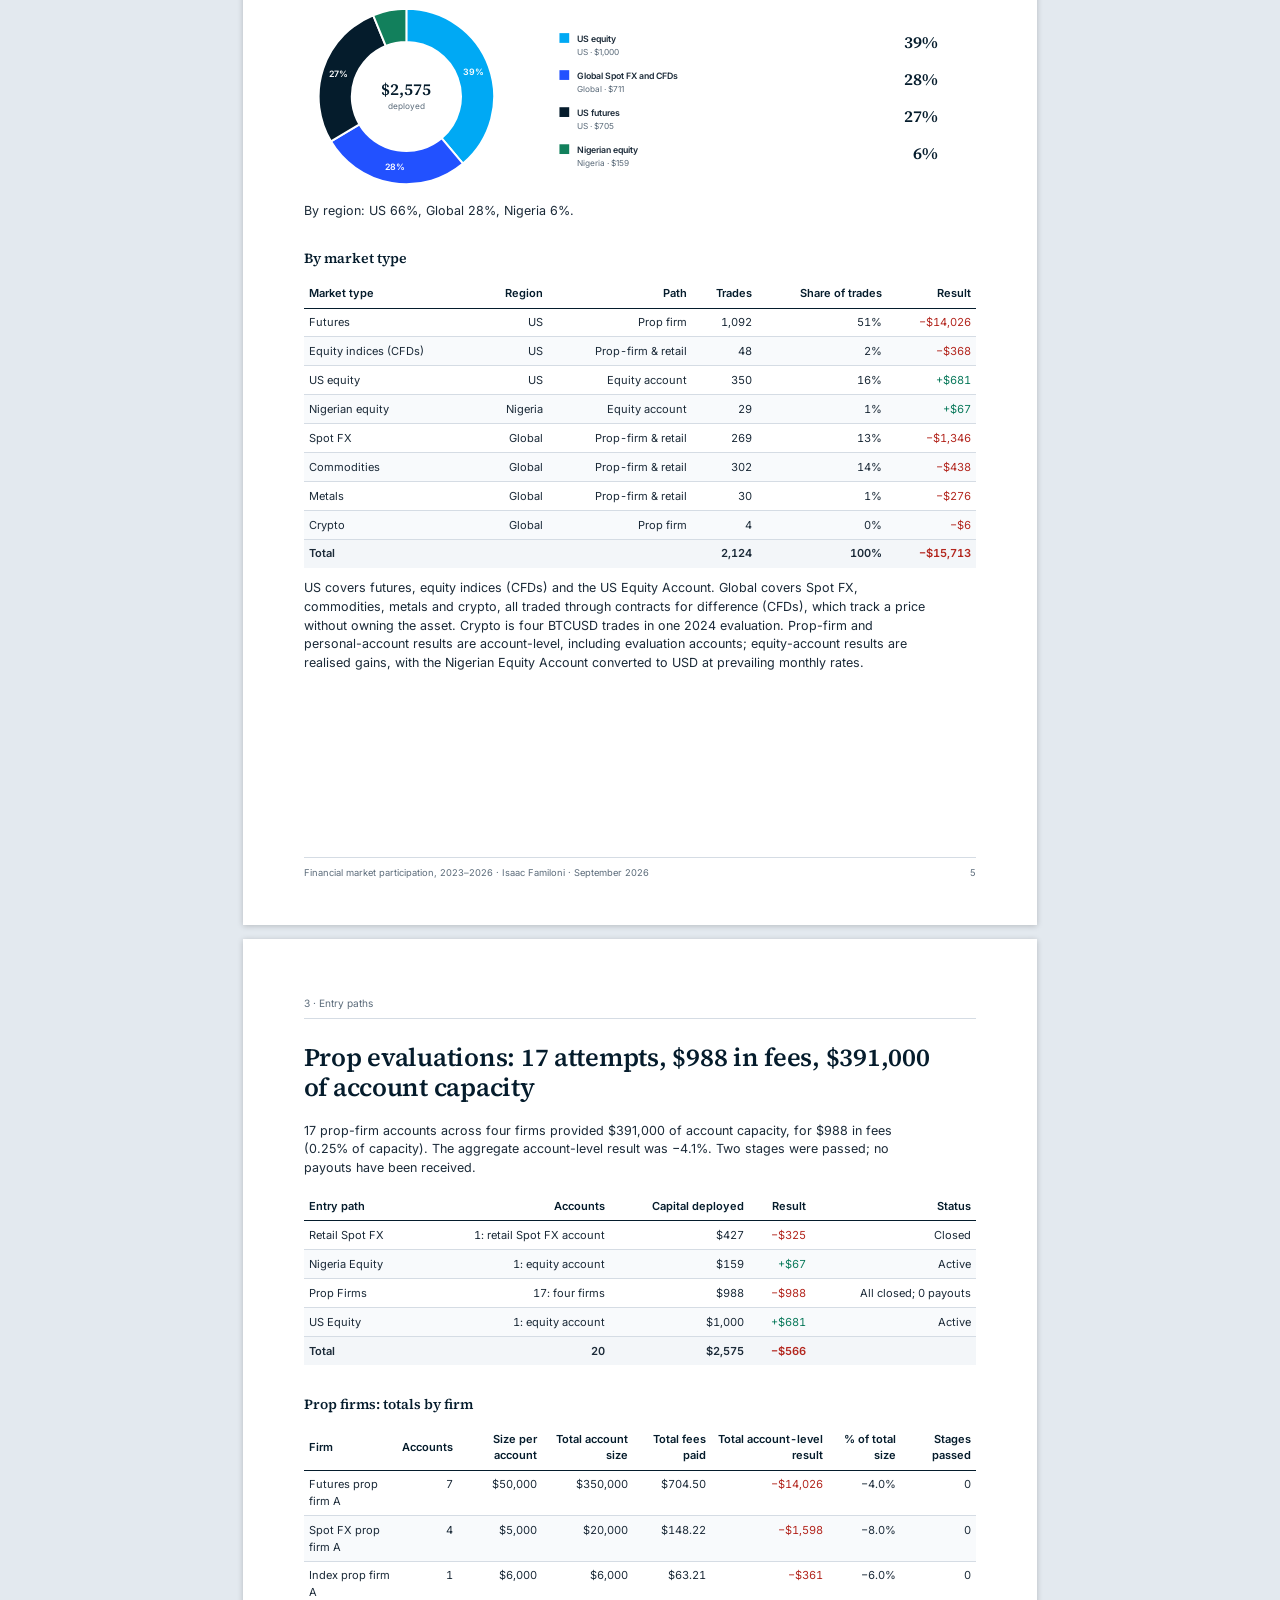
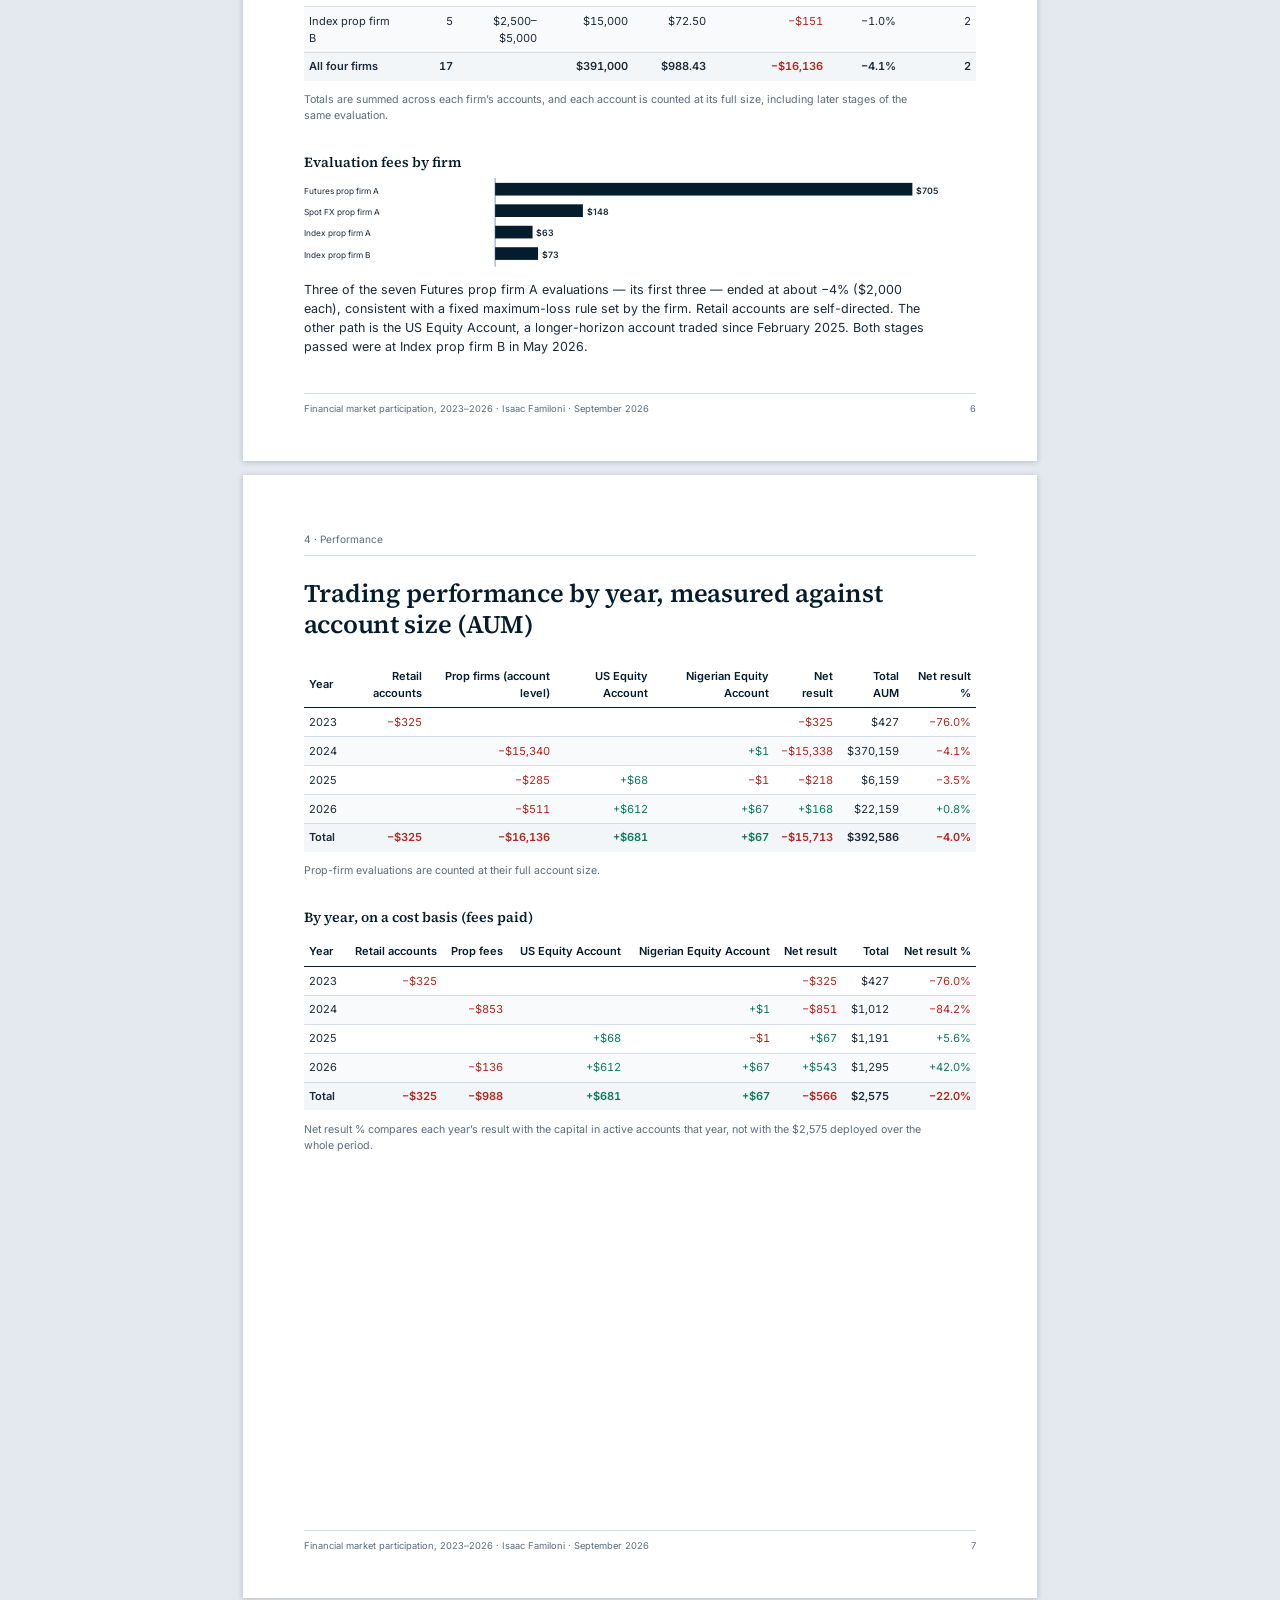
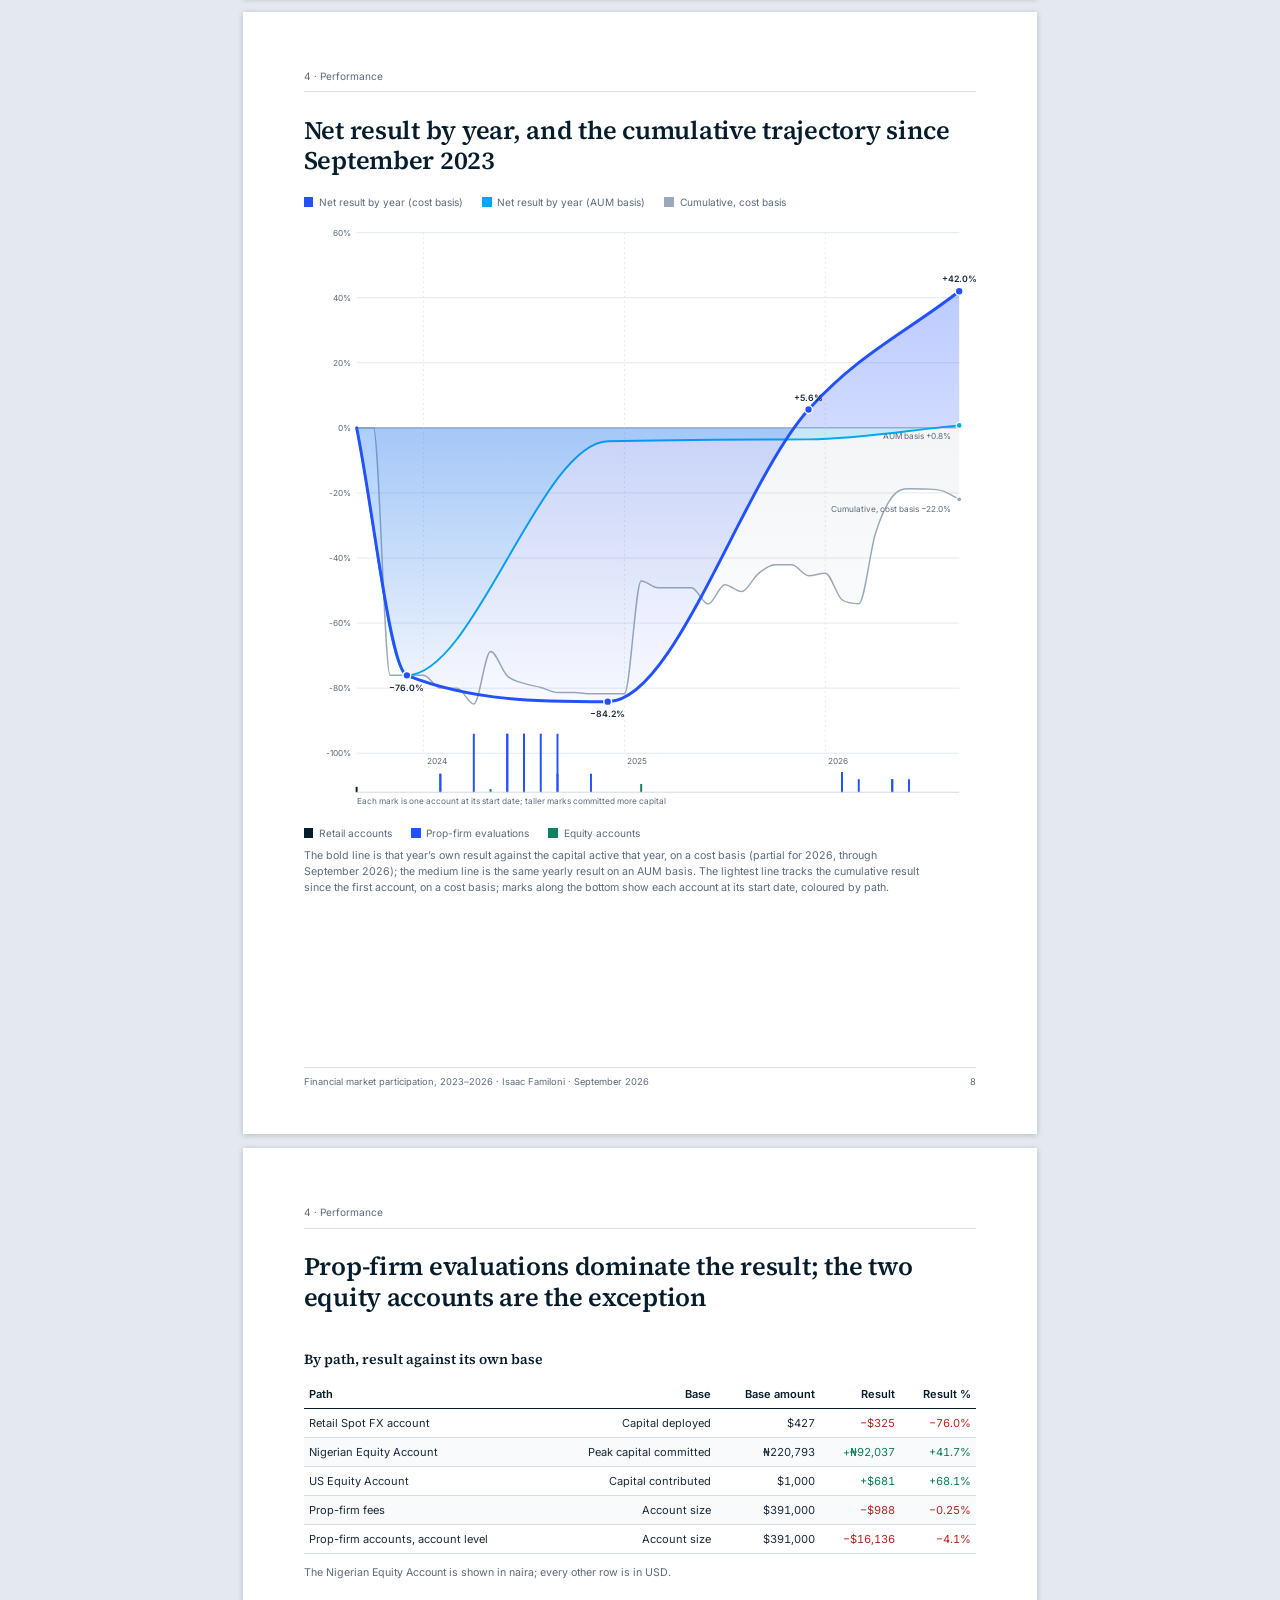
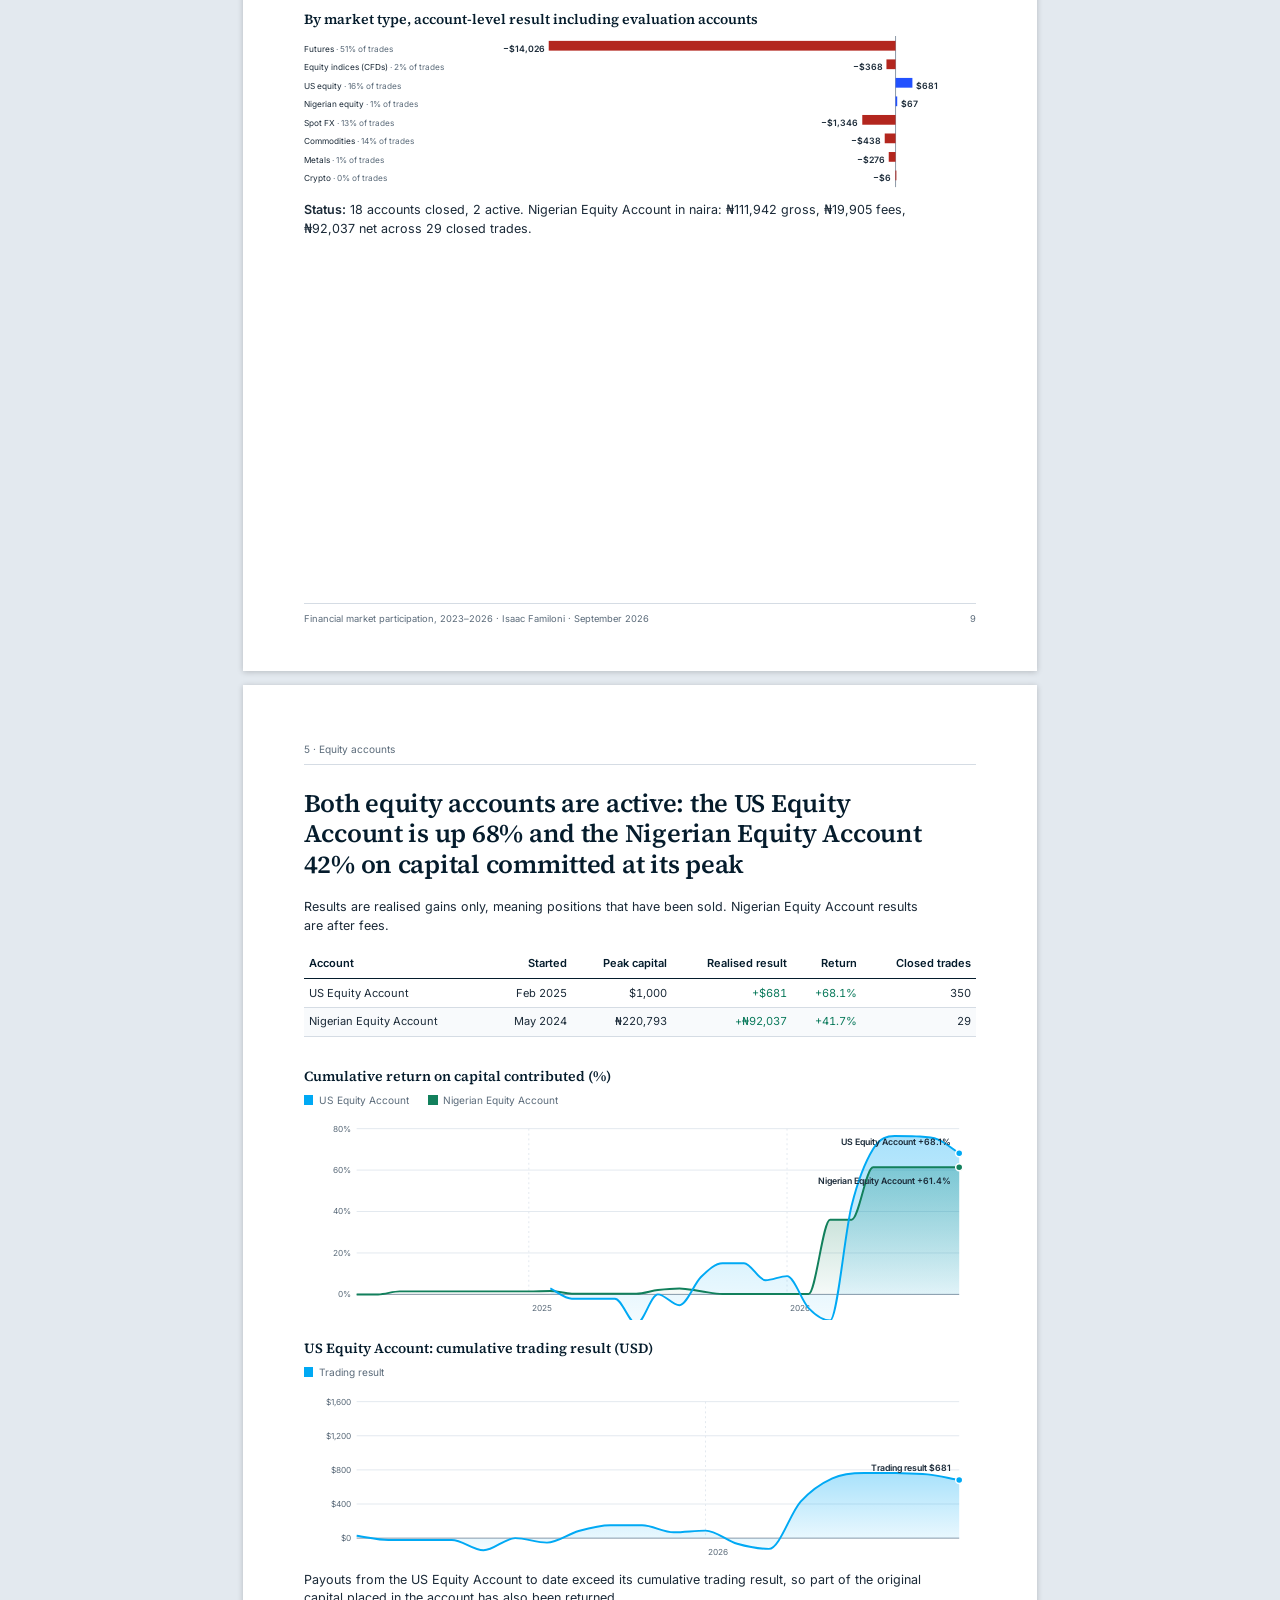
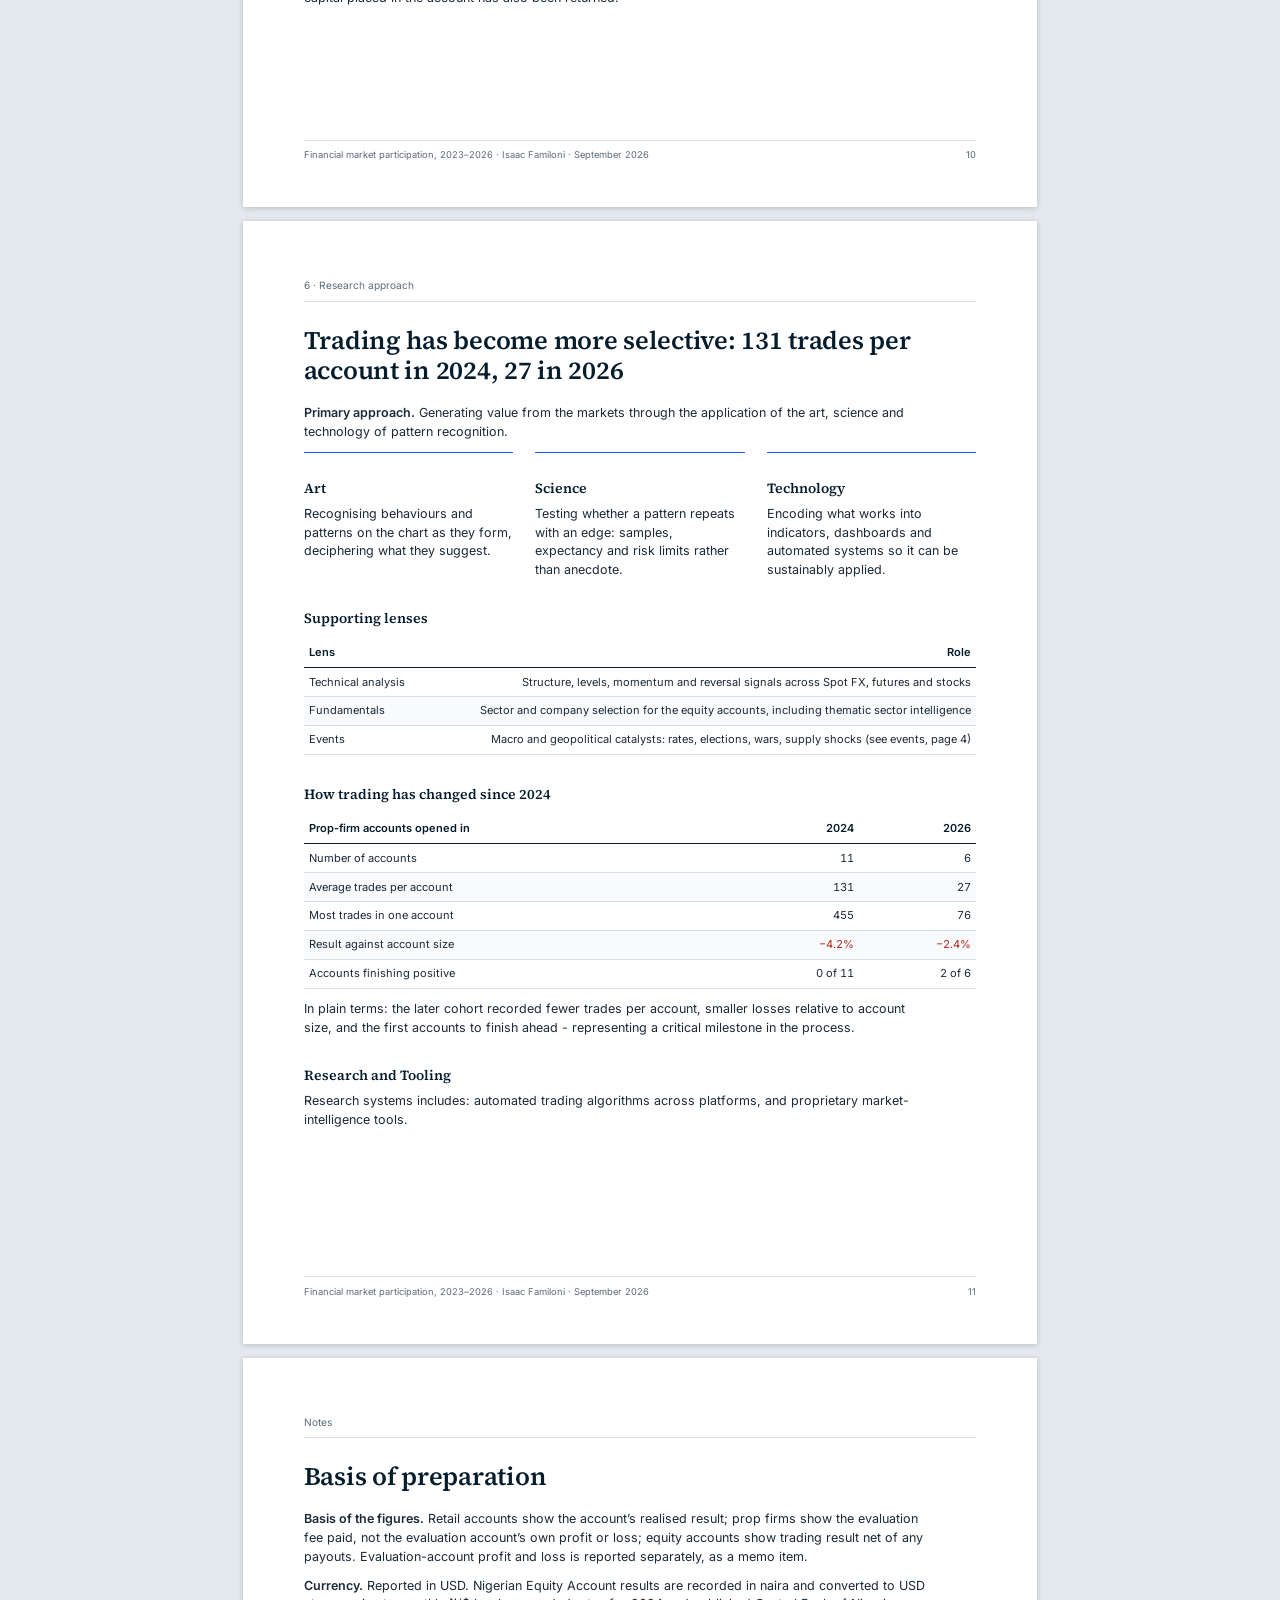
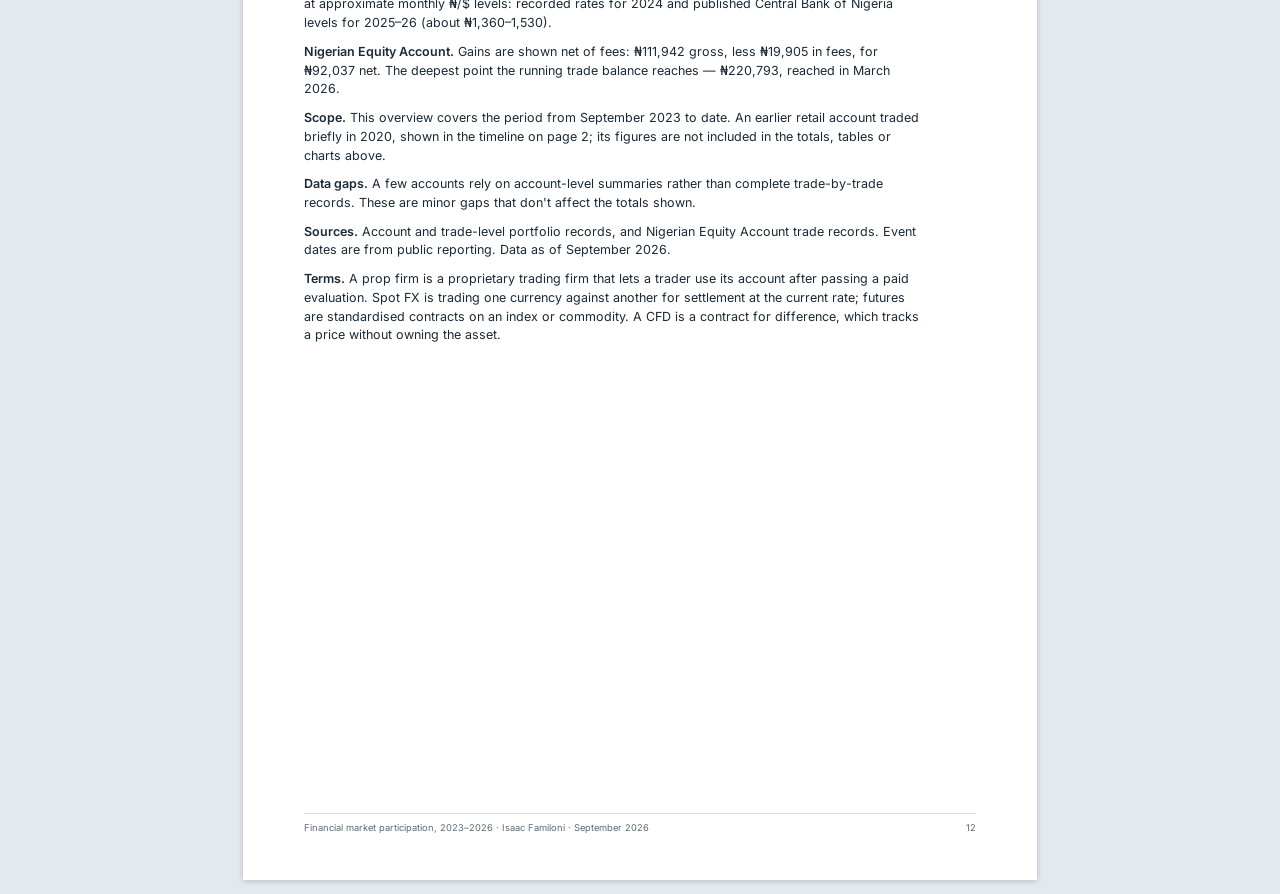
==== commit 6f9a43c3: "Revise research and tooling description Updated the research and tooling section to specify propriet" ====
--- a/overview.html
+++ b/overview.html
@@ -39,7 +39,7 @@
 <div class="cols"><div><h3>Art</h3><p>Recognising behaviours and patterns on the chart as they form, deciphering what they suggest.</p></div><div><h3>Science</h3><p>Testing whether a pattern repeats with an edge: samples, expectancy and risk limits rather than anecdote.</p></div><div><h3>Technology</h3><p>Encoding what works into indicators, dashboards and automated systems so it can be sustainably applied.</p></div></div>
 <h3>Supporting lenses</h3><table class=""><thead><tr><th>Lens</th><th class="r">Role</th></tr></thead><tbody><tr><td>Technical analysis</td><td class="r">Structure, levels, momentum and reversal signals across Spot FX, futures and stocks</td></tr><tr><td>Fundamentals</td><td class="r">Sector and company selection for the equity accounts, including thematic sector intelligence</td></tr><tr><td>Events</td><td class="r">Macro and geopolitical catalysts: rates, elections, wars, supply shocks (see events, page 4)</td></tr></tbody></table>
 <h3>How trading has changed since 2024</h3><table class=""><thead><tr><th>Prop-firm accounts opened in</th><th class="r">2024</th><th class="r">2026</th></tr></thead><tbody><tr><td>Number of accounts</td><td class="r">11</td><td class="r">6</td></tr><tr><td>Average trades per account</td><td class="r">131</td><td class="r">27</td></tr><tr><td>Most trades in one account</td><td class="r">455</td><td class="r">76</td></tr><tr><td>Result against account size</td><td class="r"><span class="neg">−4.2%</span></td><td class="r"><span class="neg">−2.4%</span></td></tr><tr><td>Accounts finishing positive</td><td class="r">0 of 11</td><td class="r">2 of 6</td></tr></tbody></table><p>In plain terms: the later cohort recorded fewer trades per account, smaller losses relative to account size, and the first accounts to finish ahead - representing a critical milestone in the process.</p>
-<h3>Research and Tooling</h3><p>Research systems includes: automated trading algorithms across platforms, an intraday execution engine, and market-intelligence tools.</p><div class="ft"><span>Financial market participation, 2023–2026 · <span data-name>Isaac Familoni</span> · <span data-date>September 2026</span></span><span>11</span></div></section>
+<h3>Research and Tooling</h3><p>Research systems includes: automated trading algorithms across platforms, and proprietary market-intelligence tools.</p><div class="ft"><span>Financial market participation, 2023–2026 · <span data-name>Isaac Familoni</span> · <span data-date>September 2026</span></span><span>11</span></div></section>
 <section class="page"><div class="hd"><span>Notes</span></div><h2>Basis of preparation</h2><p><b>Basis of the figures.</b> Retail accounts show the account’s realised result; prop firms show the evaluation fee paid, not the evaluation account’s own profit or loss; equity accounts show trading result net of any payouts. Evaluation-account profit and loss is reported separately, as a memo item.</p>
 <p><b>Currency.</b> Reported in USD. Nigerian Equity Account results are recorded in naira and converted to USD at approximate monthly ₦/$ levels: recorded rates for 2024 and published Central Bank of Nigeria levels for 2025–26 (about ₦1,360–1,530).</p>
 <p><b>Nigerian Equity Account.</b> Gains are shown net of fees: ₦111,942 gross, less ₦19,905 in fees, for ₦92,037 net. The deepest point the running trade balance reaches — ₦220,793, reached in March 2026.</p>
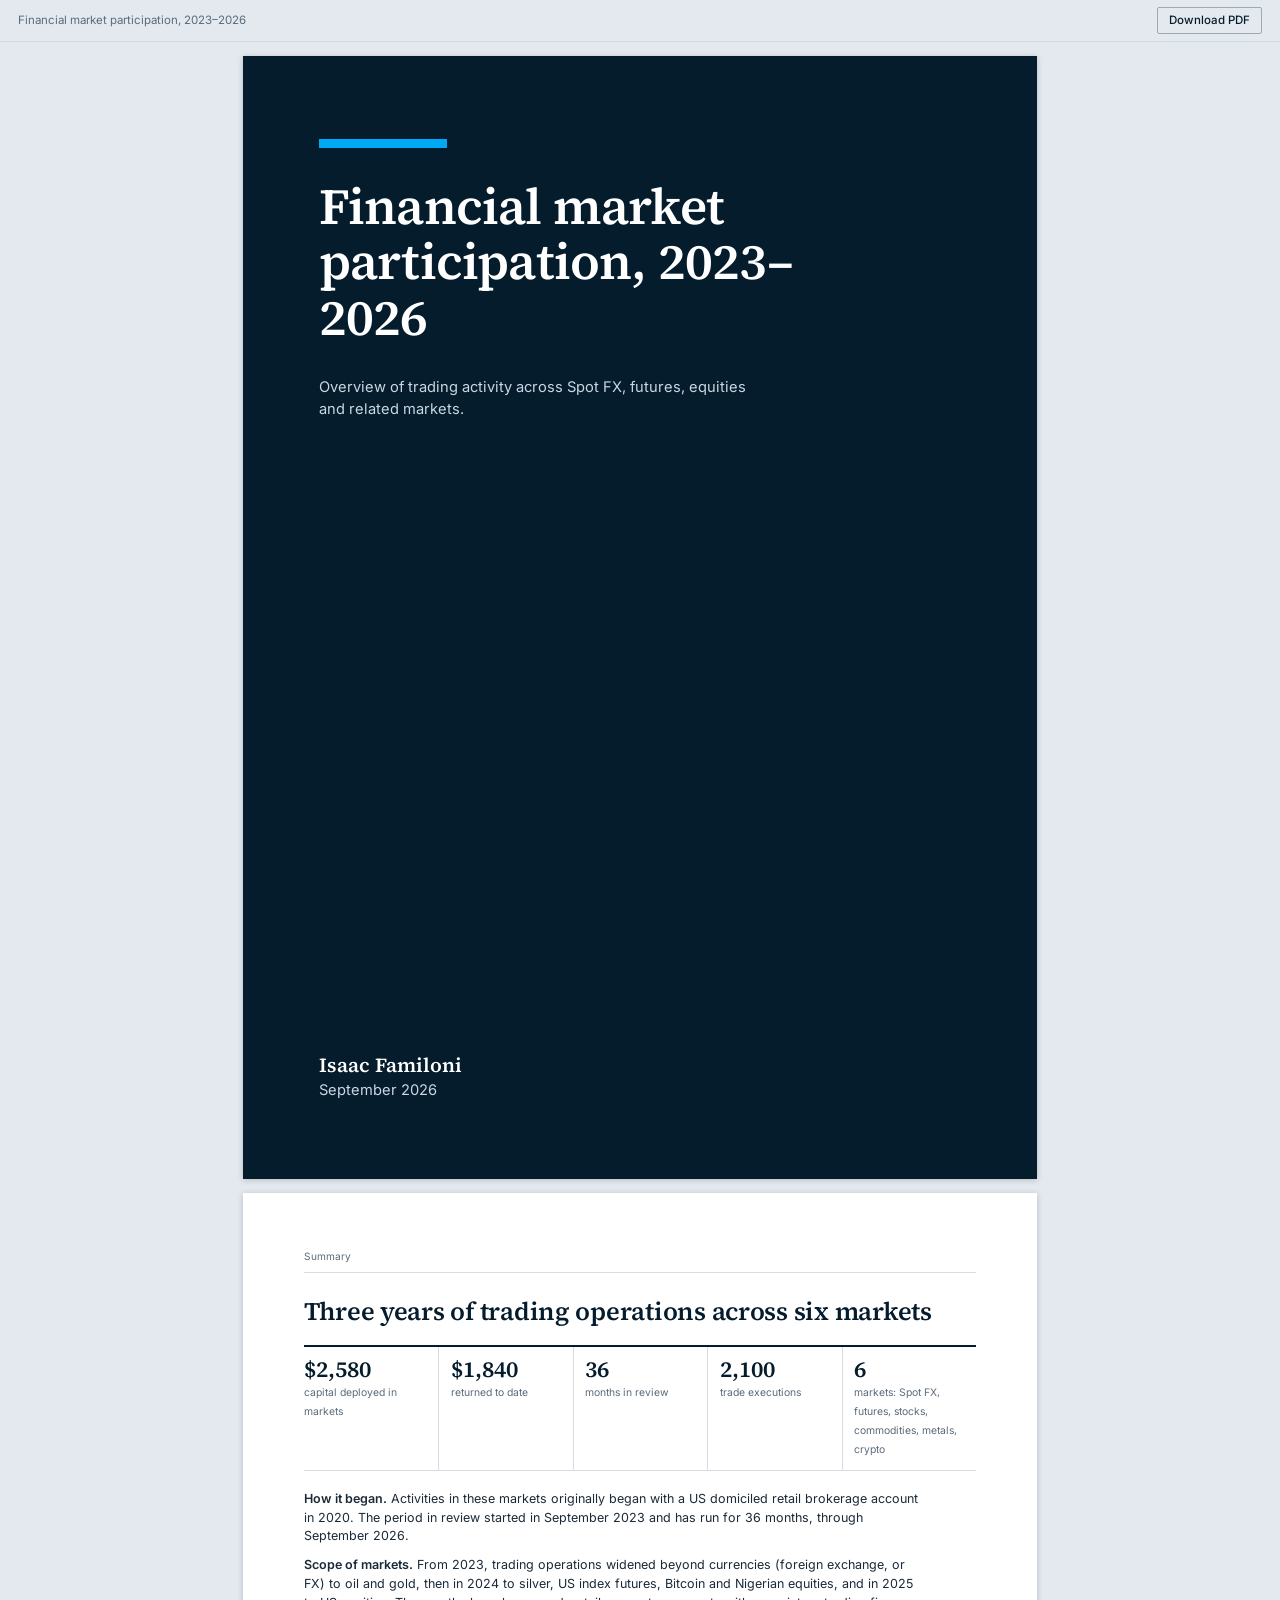
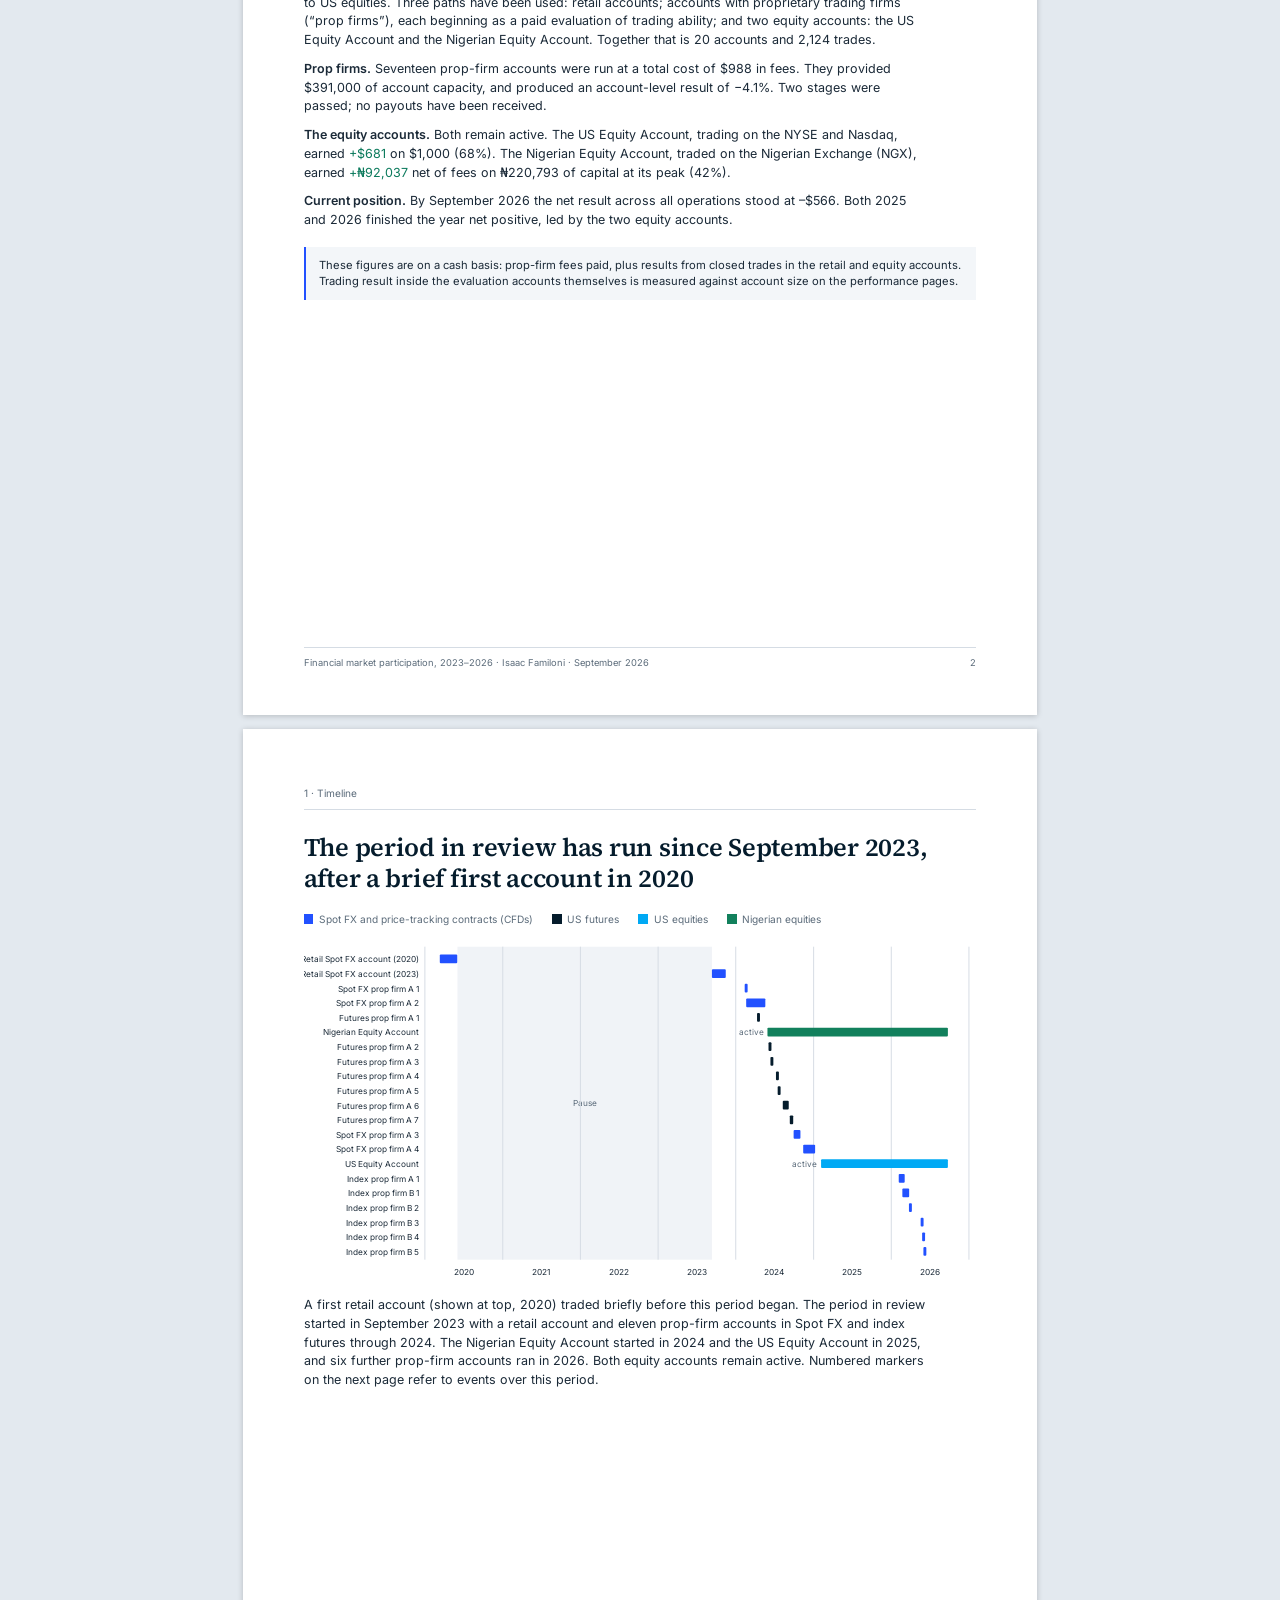
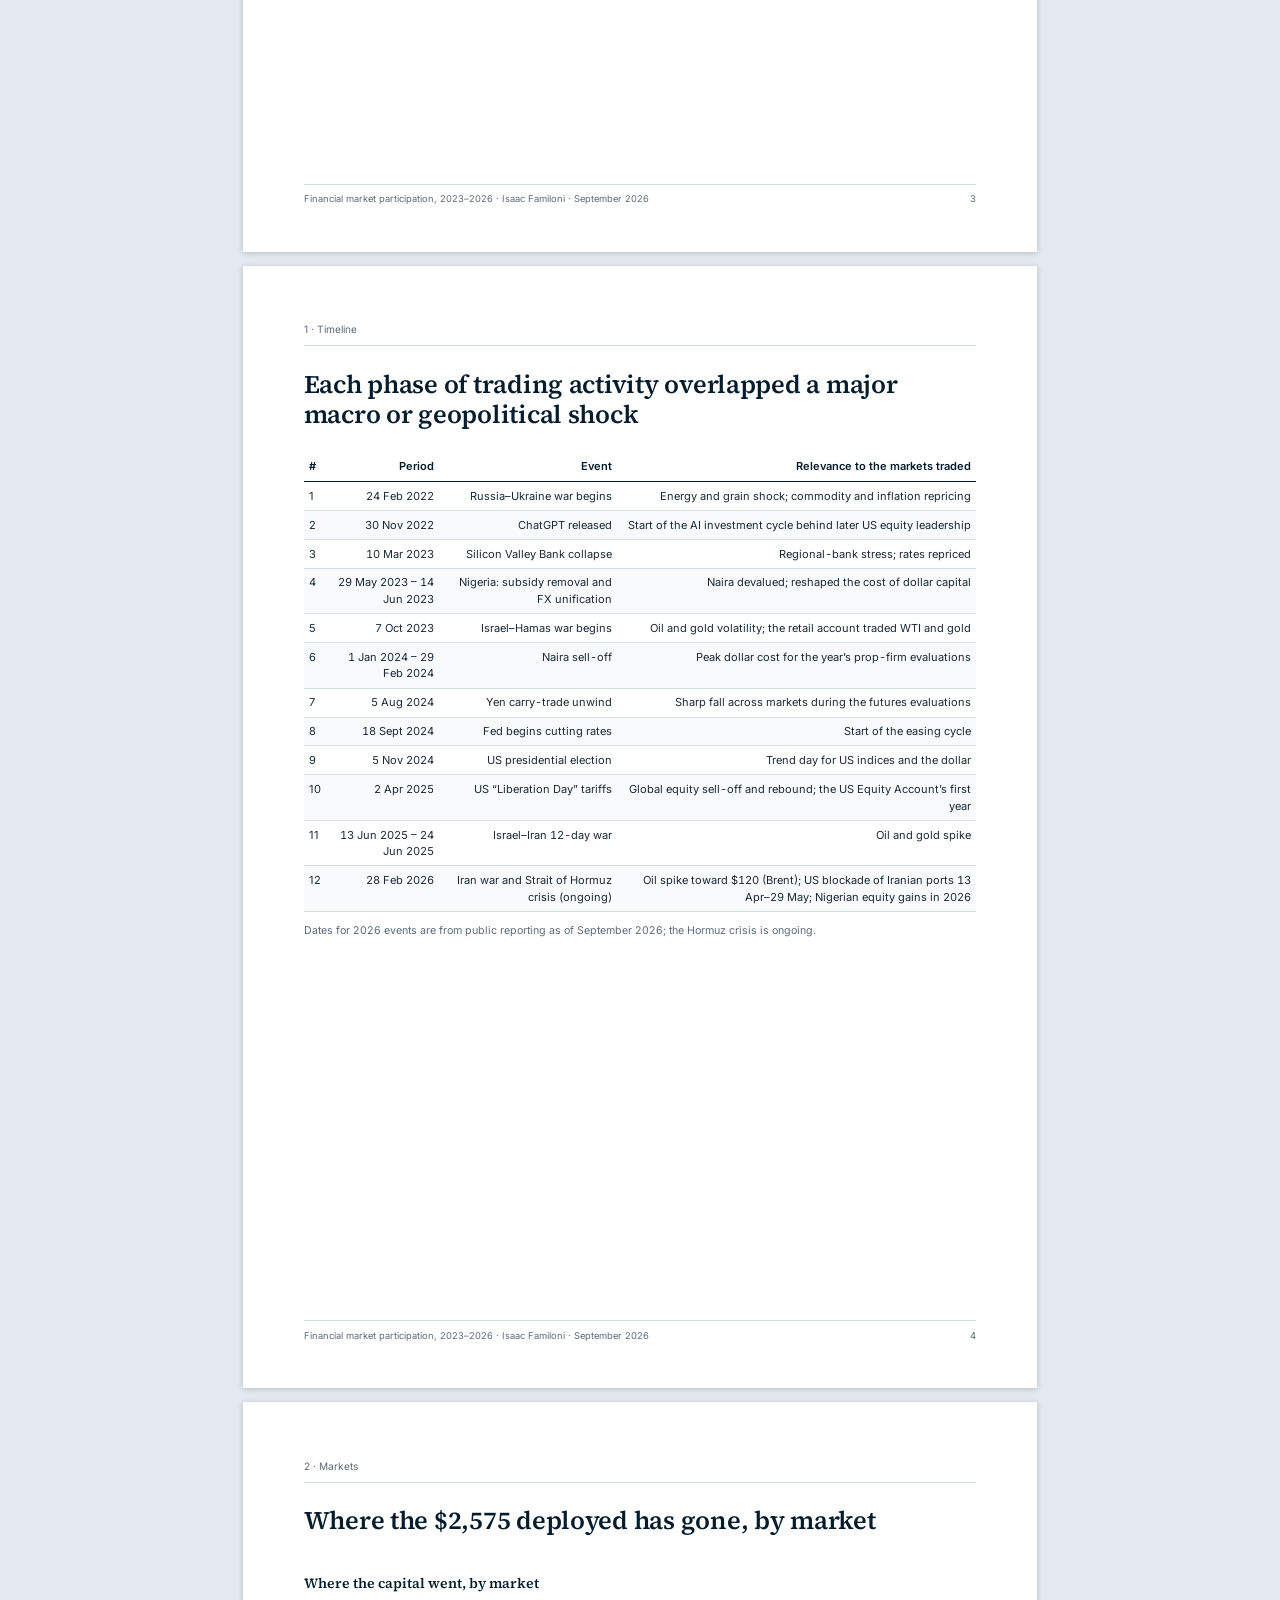
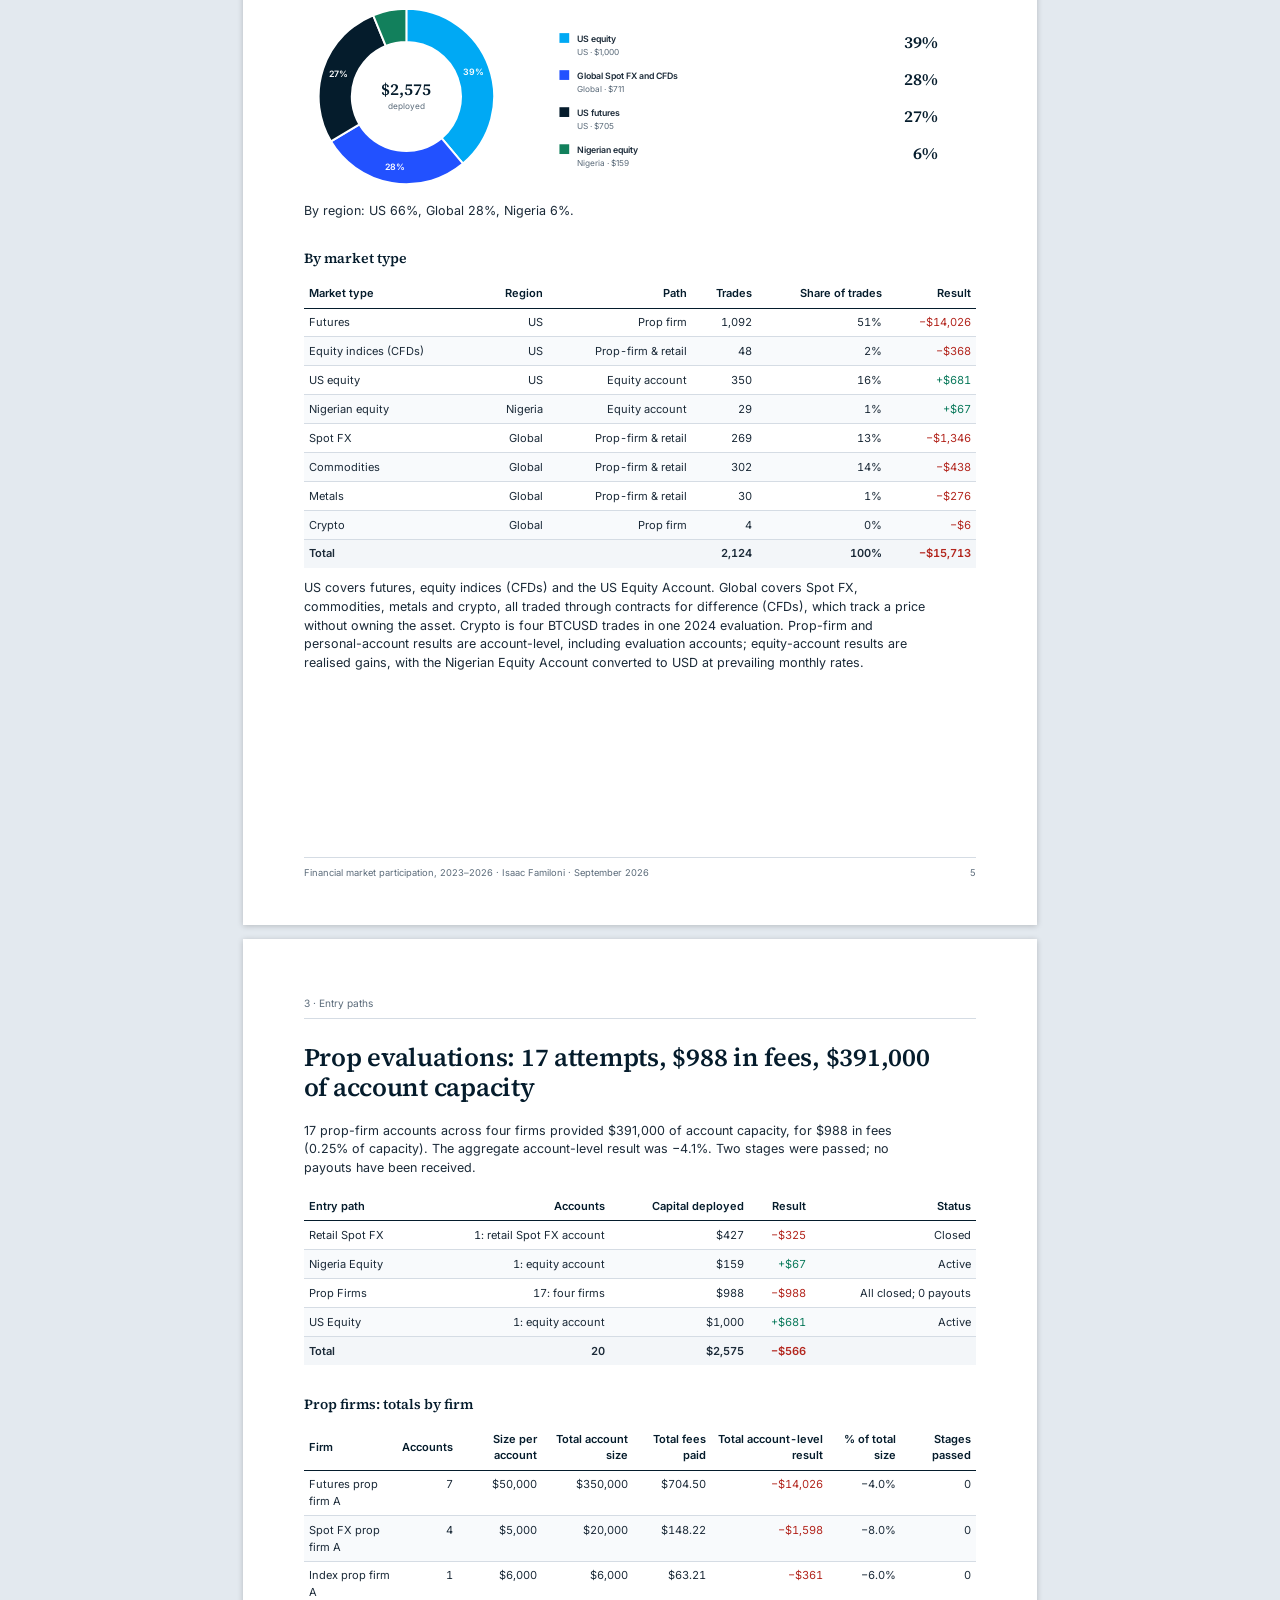
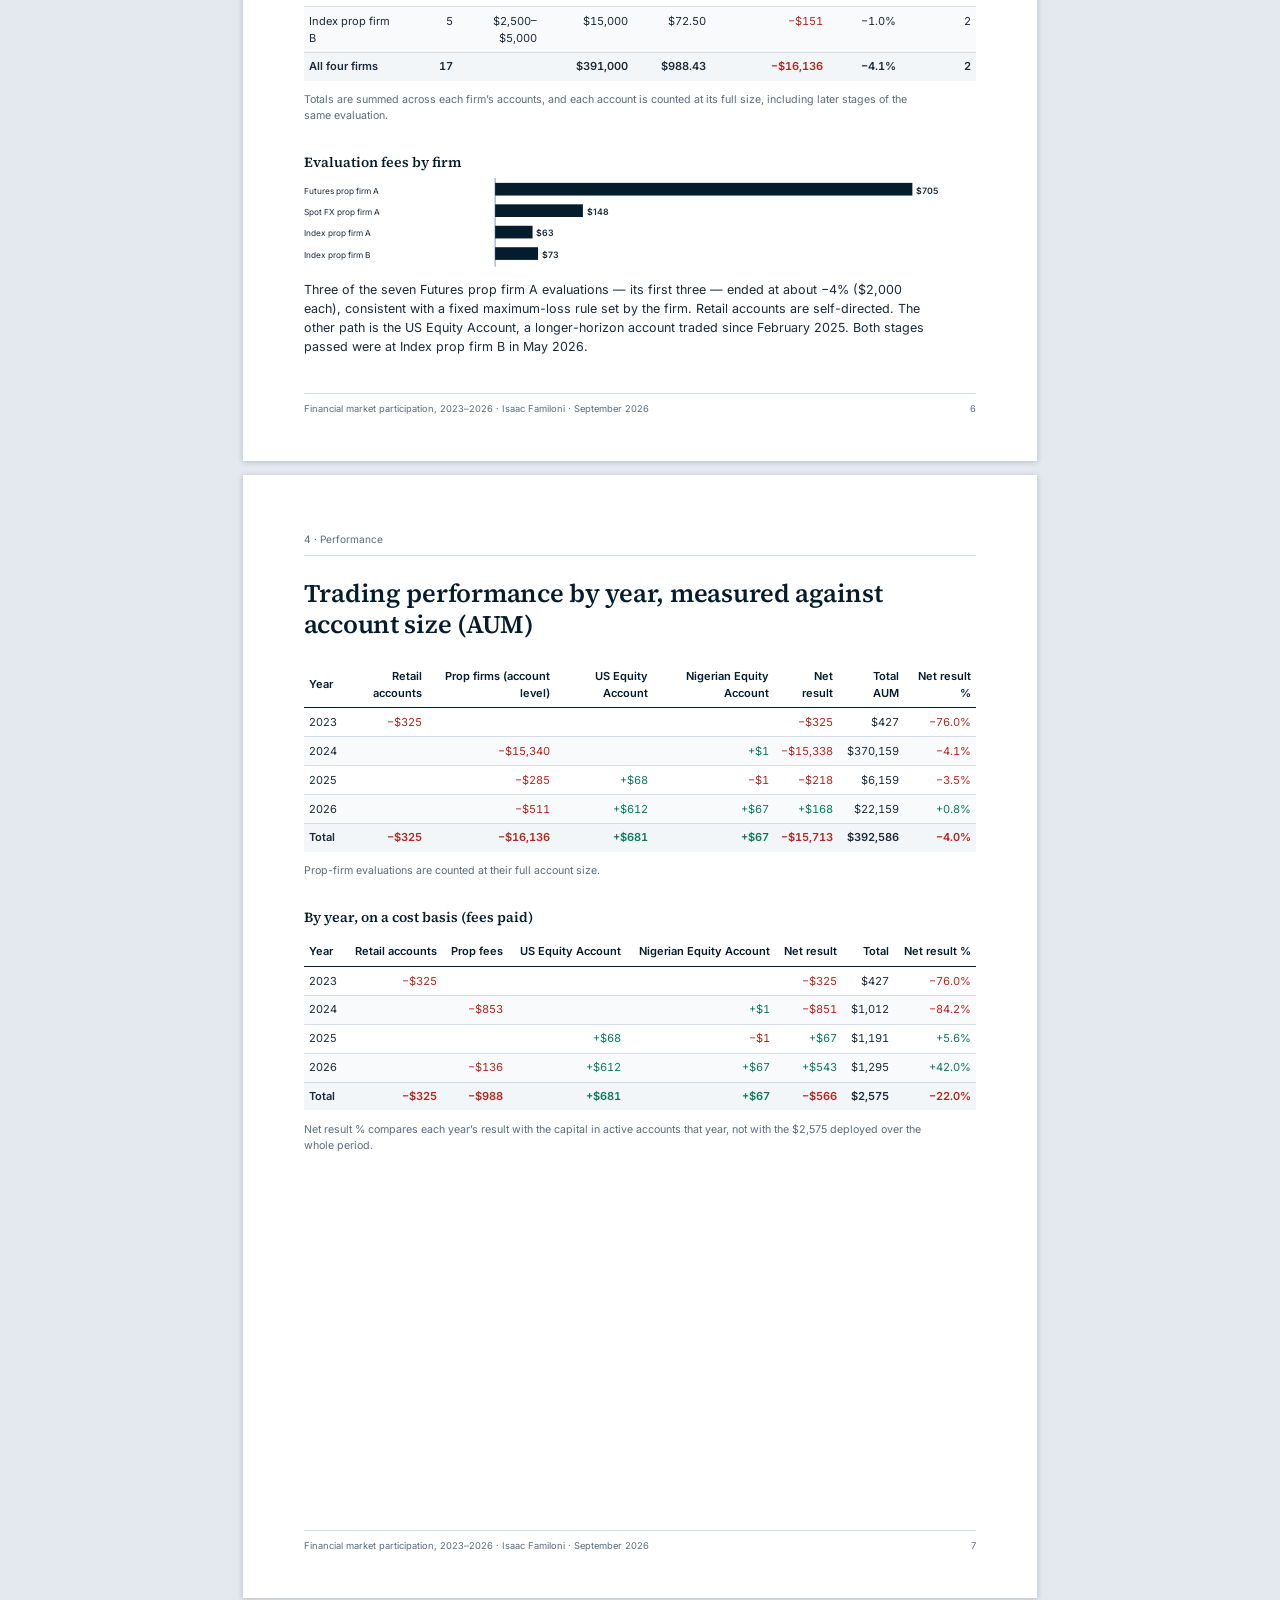
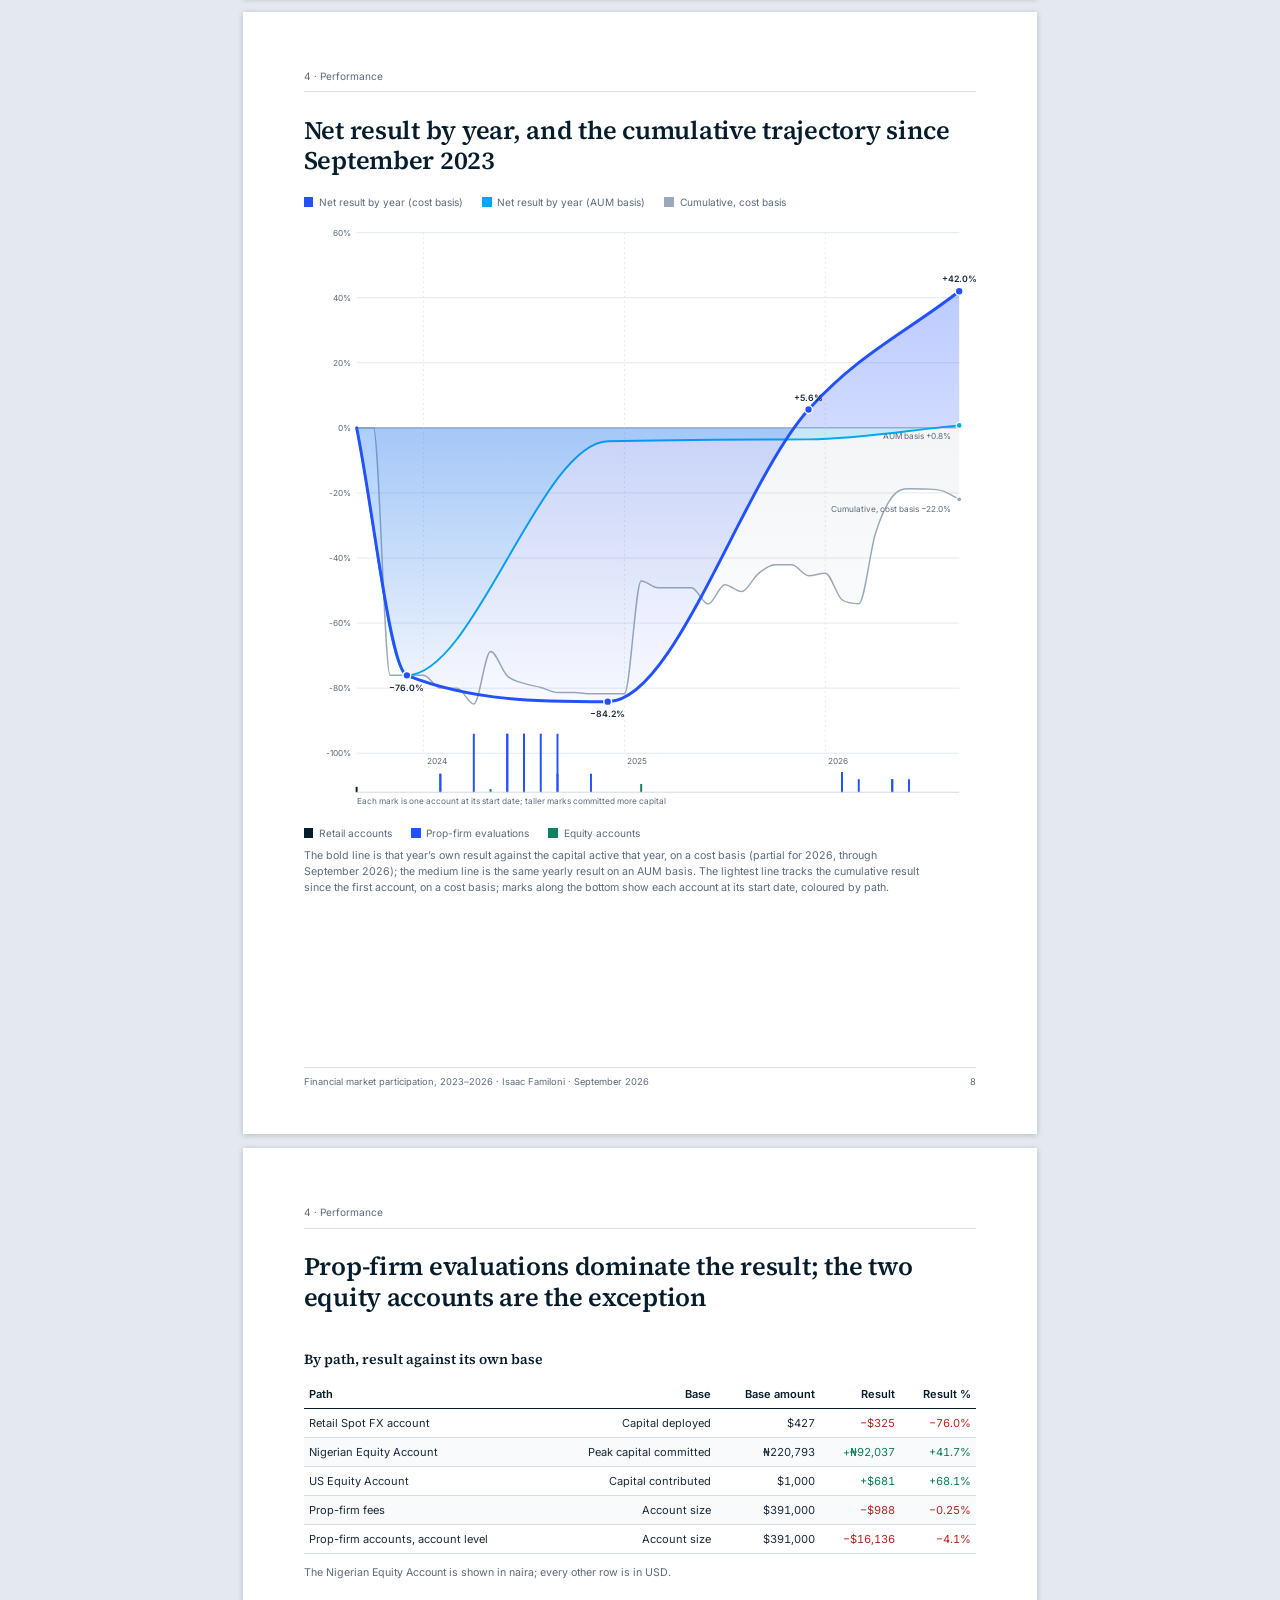
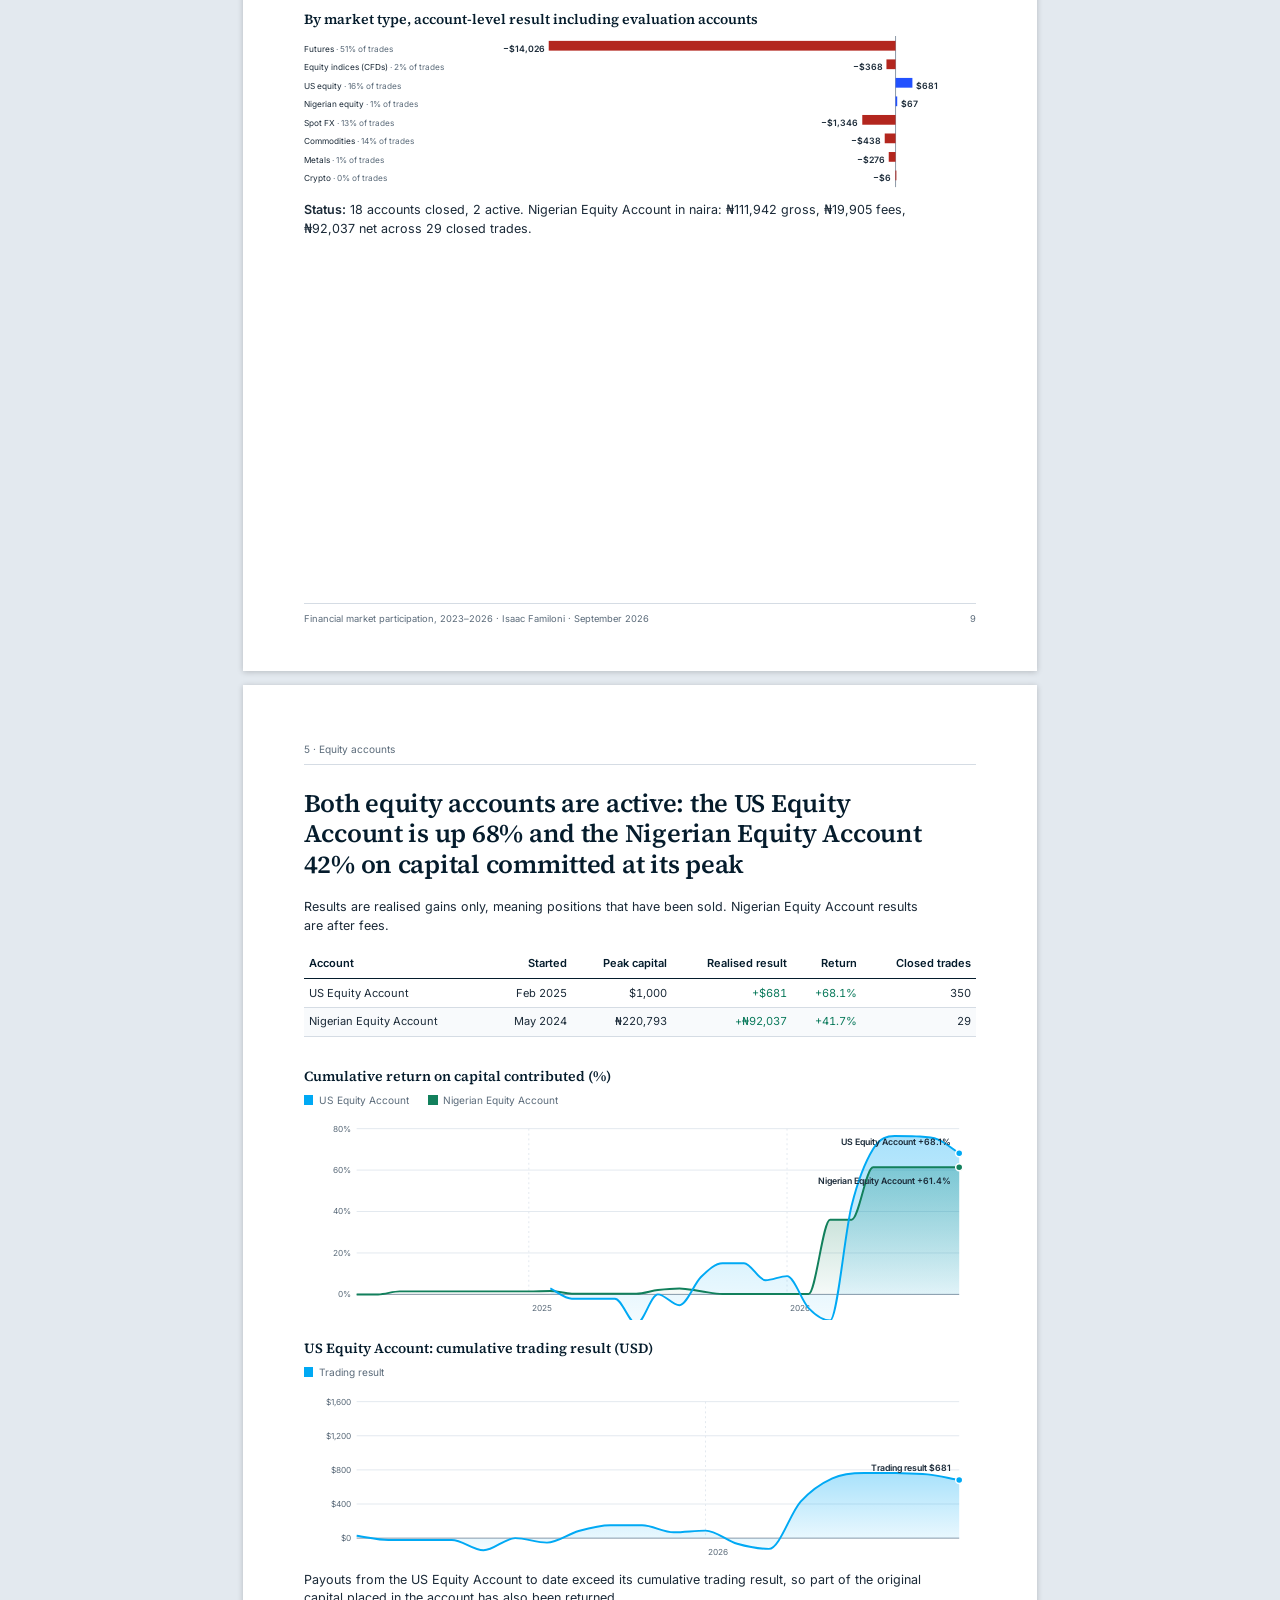
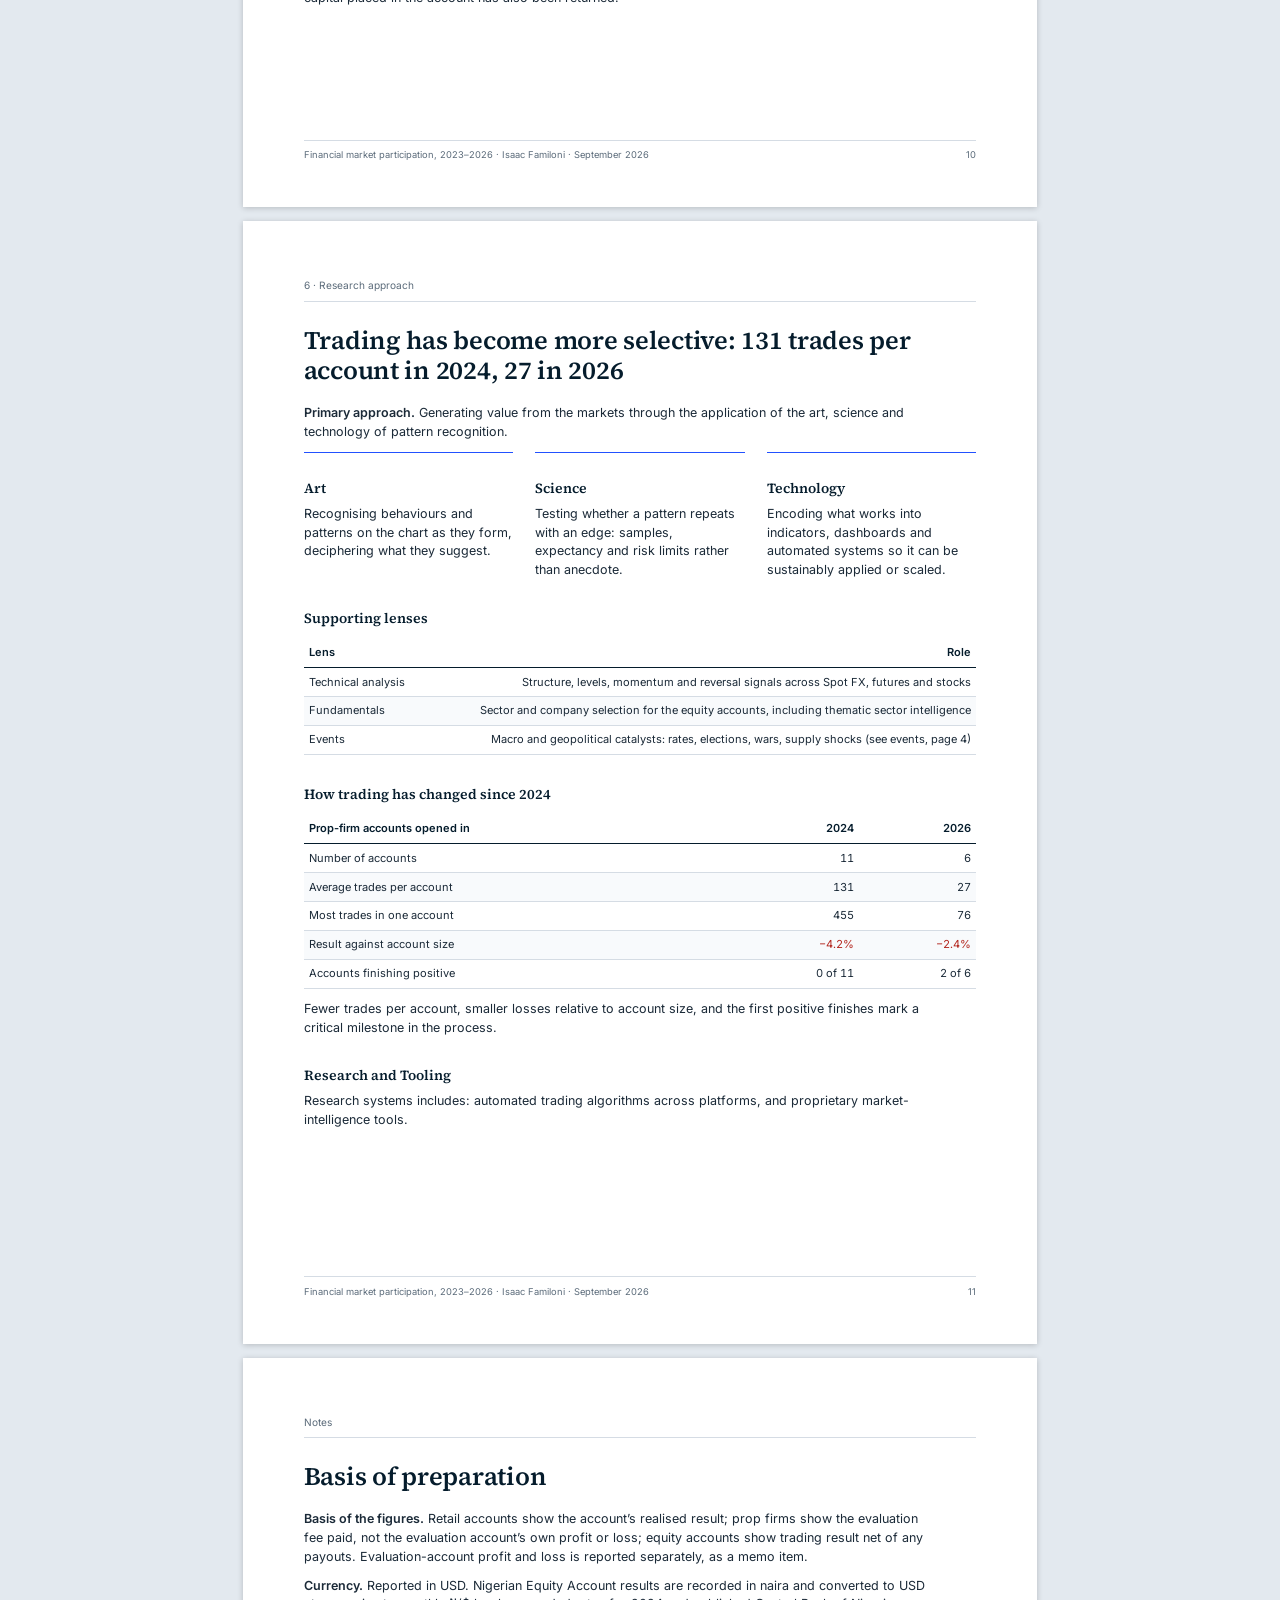
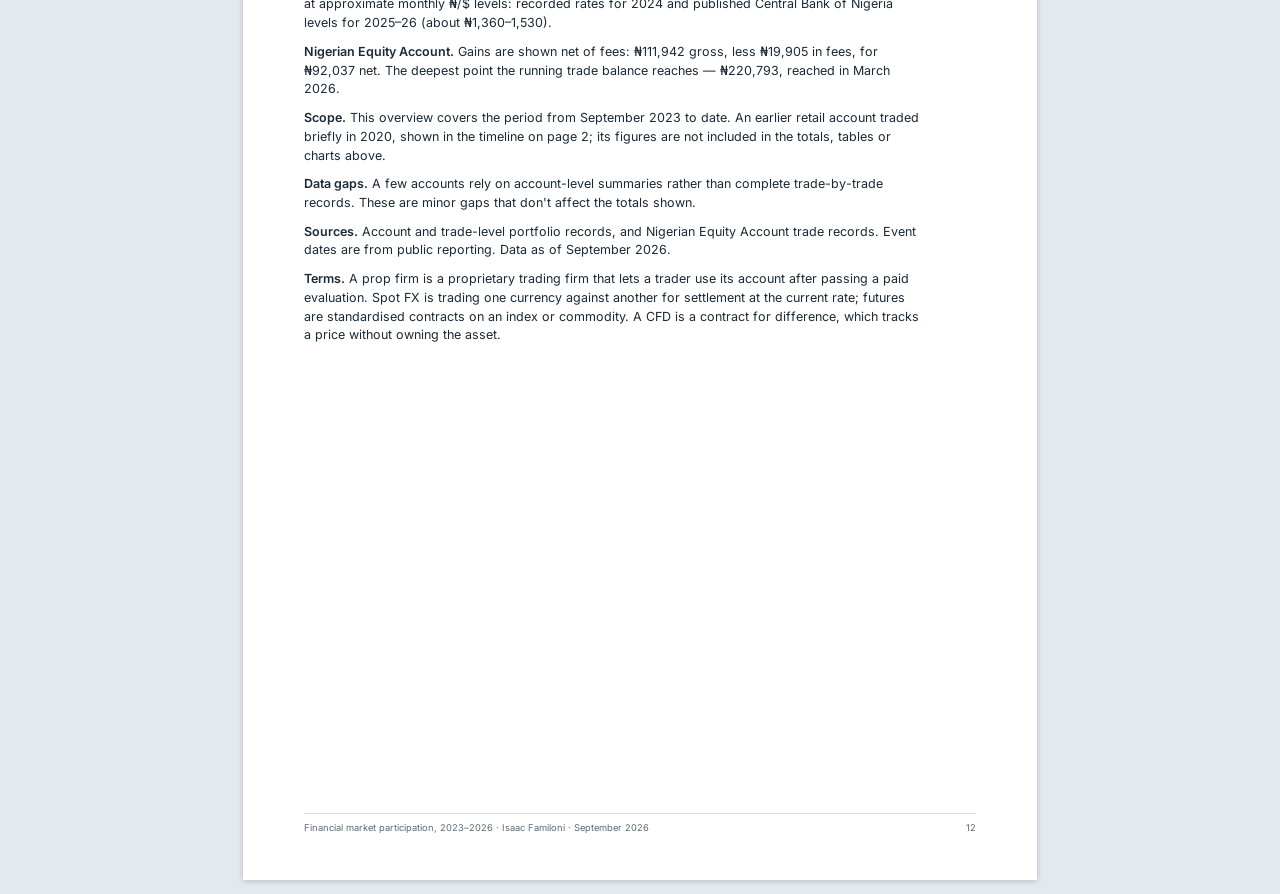
==== commit 2dbf4b19: "Revise trading overview and performance metrics Updated the overview of trading activity, including " ====
--- a/overview.html
+++ b/overview.html
@@ -3,8 +3,8 @@
 </script></head><body><div class="bar"><span>Financial market participation, 2023–2026</span><a href="IF-Financial-Market-Participation-2023-2026-Overview.pdf" download="IF-Financial-Market-Participation-2023-2026-Overview.pdf">Download PDF</a></div><section class="page cover"><div><div class="rule"></div><h1>Financial market participation, 2023–2026</h1><p>Overview of trading activity across Spot FX, futures, equities and related markets.</p></div><div><div class="who" data-name>Isaac Familoni</div><p>September 2026</p></div></section>
 <section class="page"><div class="hd"><span>Summary</span></div><h2>Three years of trading operations across six markets</h2><div class="kpis n5"><div><b>$2,580</b><span>capital deployed in markets</span></div><div><b>$1,840</b><span>returned to date</span></div><div><b>36</b><span>months in review</span></div><div><b>2,100</b><span>trade executions</span></div><div><b>6</b><span>markets: Spot FX, futures, stocks, commodities, metals, crypto</span></div></div>
 <p><b>How it began.</b> Activities in these markets originally began with a US domiciled retail brokerage account in 2020. The period in review started in September 2023 and has run for 36 months, through September 2026.</p>
-<p><b>Scope of markets.</b> From 2023, trading operations widened beyond currencies (foreign exchange, or FX) to oil and gold, then in 2024 to silver, US index futures, Bitcoin and Nigerian equities, and in 2025 to US equities. Three three paths have been used: retail accounts; accounts with proprietary trading firms (“prop firms”), each beginning as a paid evaluation of trading ability; and the Equity Accounts, a longer-horizon US and Nigeria stock account. Together that is 20 accounts and 2,124 trades.</p>
-<p><b>Prop firms.</b> Seventeen prop-firm accounts were run at a total cost of $988 in fees. They provided $391,000 of account capacity, these produced an account-level result of −4.1%. Two stages were passed; no payouts have been received.</p>
+<p><b>Scope of markets.</b> From 2023, trading operations widened beyond currencies (foreign exchange, or FX) to oil and gold, then in 2024 to silver, US index futures, Bitcoin and Nigerian equities, and in 2025 to US equities. Three paths have been used: retail accounts; accounts with proprietary trading firms (“prop firms”), each beginning as a paid evaluation of trading ability; and two equity accounts: the US Equity Account and the Nigerian Equity Account. Together that is 20 accounts and 2,124 trades.</p>
+<p><b>Prop firms.</b> Seventeen prop-firm accounts were run at a total cost of $988 in fees. They provided $391,000 of account capacity, and produced an account-level result of −4.1%. Two stages were passed; no payouts have been received.</p>
 <p><b>The equity accounts.</b> Both remain active. The US Equity Account, trading on the NYSE and Nasdaq, earned <span class="pos">+$681</span> on $1,000 (68%). The Nigerian Equity Account, traded on the Nigerian Exchange (NGX), earned <span class="pos">+₦92,037</span> net of fees on ₦220,793 of capital at its peak (42%).</p>
 <p><b>Current position.</b> By September 2026 the net result across all operations stood at –$566. Both 2025 and 2026 finished the year net positive, led by the two equity accounts.</p>
 <div class="note">These figures are on a cash basis: prop-firm fees paid, plus results from closed trades in the retail and equity accounts. Trading result inside the evaluation accounts themselves is measured against account size on the performance pages.</div><div class="ft"><span>Financial market participation, 2023–2026 · <span data-name>Isaac Familoni</span> · <span data-date>September 2026</span></span><span>2</span></div></section>
@@ -36,9 +36,9 @@
 <svg viewBox="0 0 690 180" role="img"><defs><linearGradient id="g10" x1="0" y1="0" x2="0" y2="1"><stop offset="0" stop-color="#00A9F4" stop-opacity="0.34"/><stop offset="1" stop-color="#00A9F4" stop-opacity="0.04"/></linearGradient></defs><line x1="54" x2="672" y1="154" y2="154" stroke="#8A97A5"/><text x="48" y="157" text-anchor="end" class="l m">$0</text><line x1="54" x2="672" y1="119" y2="119" stroke="#E3E9EF"/><text x="48" y="122" text-anchor="end" class="l m">$400</text><line x1="54" x2="672" y1="84" y2="84" stroke="#E3E9EF"/><text x="48" y="87" text-anchor="end" class="l m">$800</text><line x1="54" x2="672" y1="49" y2="49" stroke="#E3E9EF"/><text x="48" y="52" text-anchor="end" class="l m">$1,200</text><line x1="54" x2="672" y1="14" y2="14" stroke="#E3E9EF"/><text x="48" y="17" text-anchor="end" class="l m">$1,600</text><line x1="411.7894736842105" x2="411.7894736842105" y1="14" y2="154" stroke="#E3E9EF" stroke-dasharray="2 3"/><text x="414.7894736842105" y="171" class="l m">2026</text><path d="M54,151.4905C64.84210526315789,152.9395 75.6842105263158,155.8375 86.52631578947368,155.8375C97.36842105263158,155.8375 108.21052631578948,155.8375 119.05263157894737,155.8375C129.89473684210526,155.8375 140.73684210526315,155.8375 151.57894736842104,155.8375C162.42105263157893,155.8375 173.26315789473685,166.44425 184.10526315789474,166.44425C194.94736842105263,166.44425 205.78947368421052,153.98775 216.6315789473684,153.98775C227.4736842105263,153.98775 238.3157894736842,158.587625 249.15789473684208,158.587625C260,158.587625 270.84210526315786,149.63841666666667 281.6842105263158,146.675375C292.5263157894737,143.71233333333333 303.36842105263156,140.809375 314.2105263157895,140.809375C325.05263157894734,140.809375 335.89473684210526,140.809375 346.7368421052631,140.809375C357.57894736842104,140.809375 368.4210526315789,148.014125 379.2631578947368,148.014125C390.10526315789474,148.014125 400.9473684210526,146.281625 411.7894736842105,146.281625C422.6315789473684,146.281625 433.4736842105263,156.6804166666667 444.31578947368416,159.80300000000003C455.1578947368421,162.92558333333338 466,165.017125 476.8421052631579,165.017125C487.6842105263158,165.017125 498.5263157894737,128.61625 509.36842105263156,116.55087500000002C520.2105263157895,104.48550000000003 531.0526315789473,97.53668750000001 541.8947368421052,92.62487500000002C552.7368421052631,87.7130625 563.578947368421,87.08000000000001 574.421052631579,87.08000000000001C585.2631578947369,87.08000000000001 596.1052631578947,87.08000000000001 606.9473684210526,87.27075000000002C617.7894736842105,87.46150000000003 628.6315789473683,87.37239583333337 639.4736842105262,88.56487500000003C650.3157894736842,89.7573541666667 661.1578947368421,92.47204166666668 672,94.42562500000001L672,154L54,154Z" fill="url(#g10)"/><path d="M54,151.4905C64.84210526315789,152.9395 75.6842105263158,155.8375 86.52631578947368,155.8375C97.36842105263158,155.8375 108.21052631578948,155.8375 119.05263157894737,155.8375C129.89473684210526,155.8375 140.73684210526315,155.8375 151.57894736842104,155.8375C162.42105263157893,155.8375 173.26315789473685,166.44425 184.10526315789474,166.44425C194.94736842105263,166.44425 205.78947368421052,153.98775 216.6315789473684,153.98775C227.4736842105263,153.98775 238.3157894736842,158.587625 249.15789473684208,158.587625C260,158.587625 270.84210526315786,149.63841666666667 281.6842105263158,146.675375C292.5263157894737,143.71233333333333 303.36842105263156,140.809375 314.2105263157895,140.809375C325.05263157894734,140.809375 335.89473684210526,140.809375 346.7368421052631,140.809375C357.57894736842104,140.809375 368.4210526315789,148.014125 379.2631578947368,148.014125C390.10526315789474,148.014125 400.9473684210526,146.281625 411.7894736842105,146.281625C422.6315789473684,146.281625 433.4736842105263,156.6804166666667 444.31578947368416,159.80300000000003C455.1578947368421,162.92558333333338 466,165.017125 476.8421052631579,165.017125C487.6842105263158,165.017125 498.5263157894737,128.61625 509.36842105263156,116.55087500000002C520.2105263157895,104.48550000000003 531.0526315789473,97.53668750000001 541.8947368421052,92.62487500000002C552.7368421052631,87.7130625 563.578947368421,87.08000000000001 574.421052631579,87.08000000000001C585.2631578947369,87.08000000000001 596.1052631578947,87.08000000000001 606.9473684210526,87.27075000000002C617.7894736842105,87.46150000000003 628.6315789473683,87.37239583333337 639.4736842105262,88.56487500000003C650.3157894736842,89.7573541666667 661.1578947368421,92.47204166666668 672,94.42562500000001" fill="none" stroke="#00A9F4" stroke-width="2" stroke-linejoin="round"/><circle cx="672" cy="94.42562500000001" r="3.6" fill="#00A9F4" stroke="#fff" stroke-width="1.5"/><text x="664" y="85.42562500000001" text-anchor="end" class="v">Trading result $681</text></svg>
 <p style="margin-top:2mm">Payouts from the US Equity Account to date exceed its cumulative trading result, so part of the original capital placed in the account has also been returned.</p><div class="ft"><span>Financial market participation, 2023–2026 · <span data-name>Isaac Familoni</span> · <span data-date>September 2026</span></span><span>10</span></div></section>
 <section class="page"><div class="hd"><span>6 · Research approach</span></div><h2>Trading has become more selective: 131 trades per account in 2024, 27 in 2026</h2><p><b>Primary approach.</b> Generating value from the markets through the application of the art, science and technology of pattern recognition.</p>
-<div class="cols"><div><h3>Art</h3><p>Recognising behaviours and patterns on the chart as they form, deciphering what they suggest.</p></div><div><h3>Science</h3><p>Testing whether a pattern repeats with an edge: samples, expectancy and risk limits rather than anecdote.</p></div><div><h3>Technology</h3><p>Encoding what works into indicators, dashboards and automated systems so it can be sustainably applied.</p></div></div>
+<div class="cols"><div><h3>Art</h3><p>Recognising behaviours and patterns on the chart as they form, deciphering what they suggest.</p></div><div><h3>Science</h3><p>Testing whether a pattern repeats with an edge: samples, expectancy and risk limits rather than anecdote.</p></div><div><h3>Technology</h3><p>Encoding what works into indicators, dashboards and automated systems so it can be sustainably applied or scaled.</p></div></div>
 <h3>Supporting lenses</h3><table class=""><thead><tr><th>Lens</th><th class="r">Role</th></tr></thead><tbody><tr><td>Technical analysis</td><td class="r">Structure, levels, momentum and reversal signals across Spot FX, futures and stocks</td></tr><tr><td>Fundamentals</td><td class="r">Sector and company selection for the equity accounts, including thematic sector intelligence</td></tr><tr><td>Events</td><td class="r">Macro and geopolitical catalysts: rates, elections, wars, supply shocks (see events, page 4)</td></tr></tbody></table>
-<h3>How trading has changed since 2024</h3><table class=""><thead><tr><th>Prop-firm accounts opened in</th><th class="r">2024</th><th class="r">2026</th></tr></thead><tbody><tr><td>Number of accounts</td><td class="r">11</td><td class="r">6</td></tr><tr><td>Average trades per account</td><td class="r">131</td><td class="r">27</td></tr><tr><td>Most trades in one account</td><td class="r">455</td><td class="r">76</td></tr><tr><td>Result against account size</td><td class="r"><span class="neg">−4.2%</span></td><td class="r"><span class="neg">−2.4%</span></td></tr><tr><td>Accounts finishing positive</td><td class="r">0 of 11</td><td class="r">2 of 6</td></tr></tbody></table><p>In plain terms: the later cohort recorded fewer trades per account, smaller losses relative to account size, and the first accounts to finish ahead - representing a critical milestone in the process.</p>
+<h3>How trading has changed since 2024</h3><table class=""><thead><tr><th>Prop-firm accounts opened in</th><th class="r">2024</th><th class="r">2026</th></tr></thead><tbody><tr><td>Number of accounts</td><td class="r">11</td><td class="r">6</td></tr><tr><td>Average trades per account</td><td class="r">131</td><td class="r">27</td></tr><tr><td>Most trades in one account</td><td class="r">455</td><td class="r">76</td></tr><tr><td>Result against account size</td><td class="r"><span class="neg">−4.2%</span></td><td class="r"><span class="neg">−2.4%</span></td></tr><tr><td>Accounts finishing positive</td><td class="r">0 of 11</td><td class="r">2 of 6</td></tr></tbody></table><p>Fewer trades per account, smaller losses relative to account size, and the first positive finishes mark a critical milestone in the process.</p>
 <h3>Research and Tooling</h3><p>Research systems includes: automated trading algorithms across platforms, and proprietary market-intelligence tools.</p><div class="ft"><span>Financial market participation, 2023–2026 · <span data-name>Isaac Familoni</span> · <span data-date>September 2026</span></span><span>11</span></div></section>
 <section class="page"><div class="hd"><span>Notes</span></div><h2>Basis of preparation</h2><p><b>Basis of the figures.</b> Retail accounts show the account’s realised result; prop firms show the evaluation fee paid, not the evaluation account’s own profit or loss; equity accounts show trading result net of any payouts. Evaluation-account profit and loss is reported separately, as a memo item.</p>
 <p><b>Currency.</b> Reported in USD. Nigerian Equity Account results are recorded in naira and converted to USD at approximate monthly ₦/$ levels: recorded rates for 2024 and published Central Bank of Nigeria levels for 2025–26 (about ₦1,360–1,530).</p>
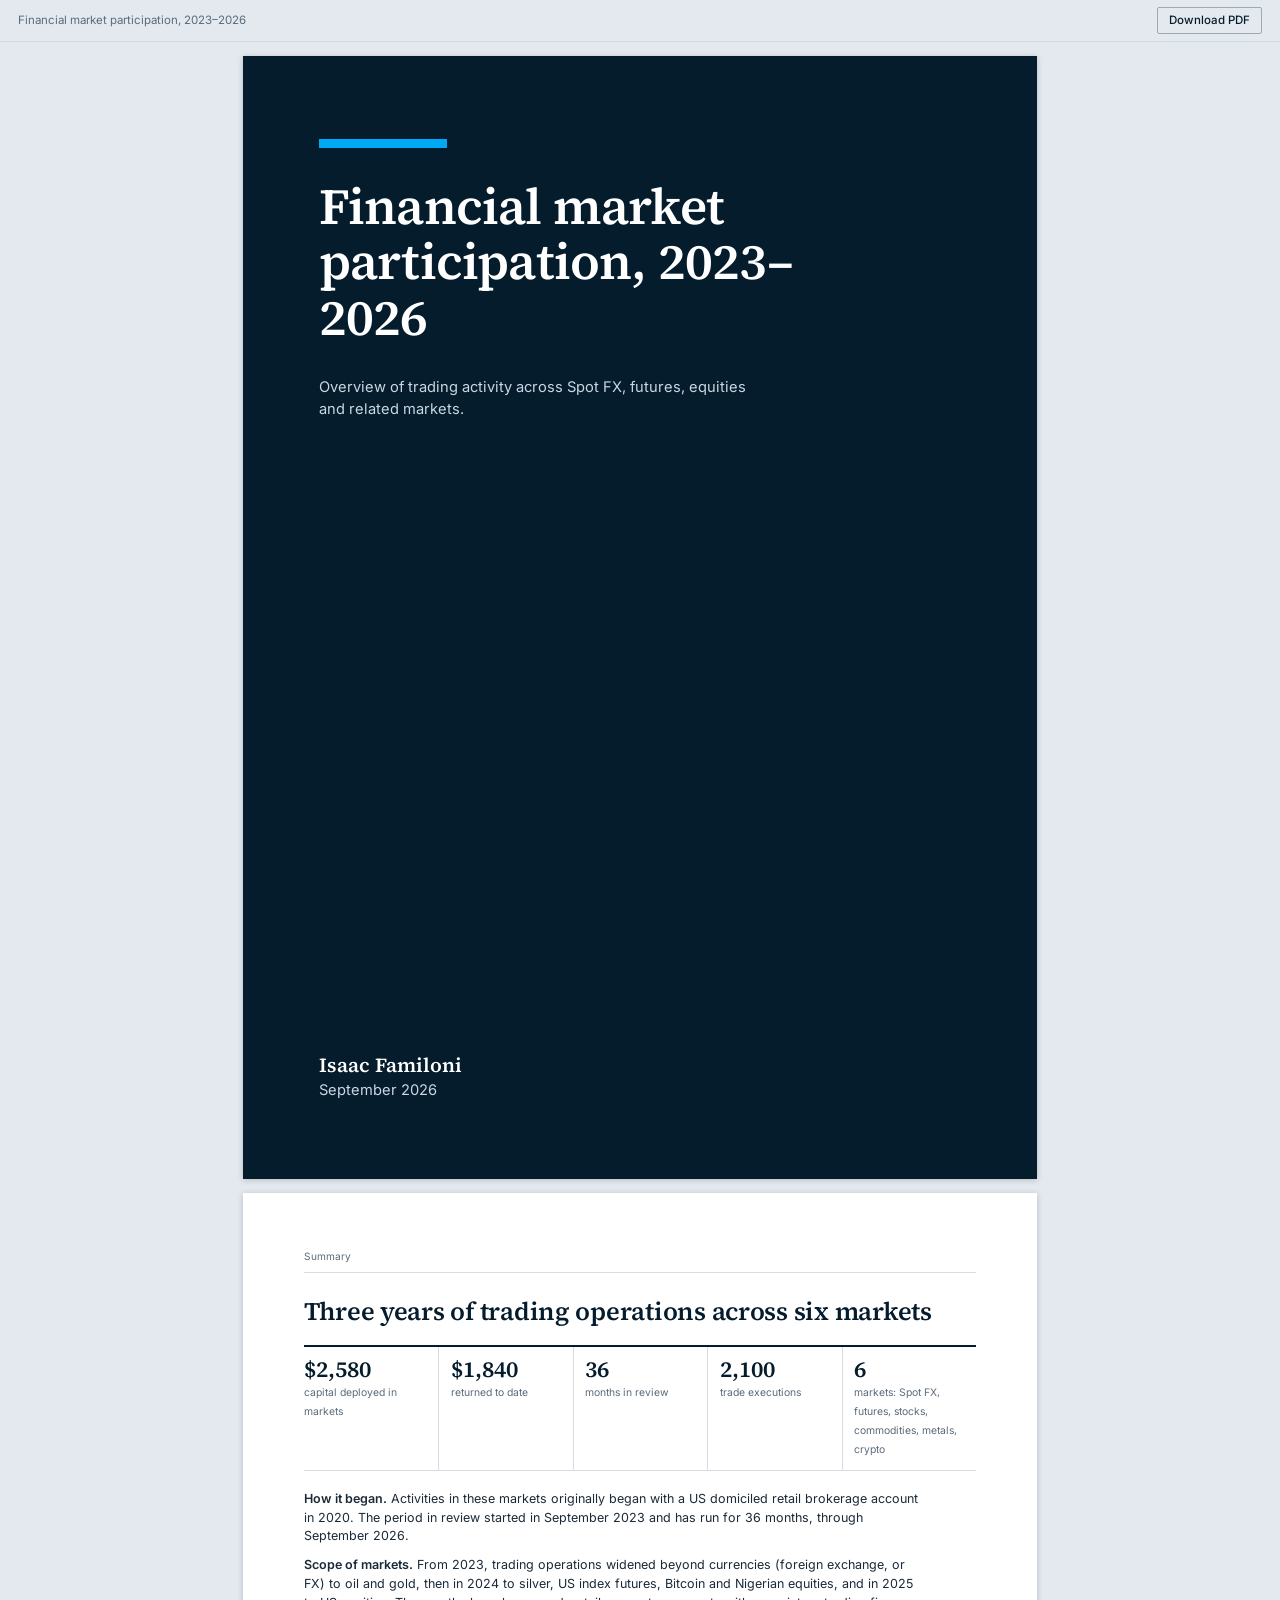
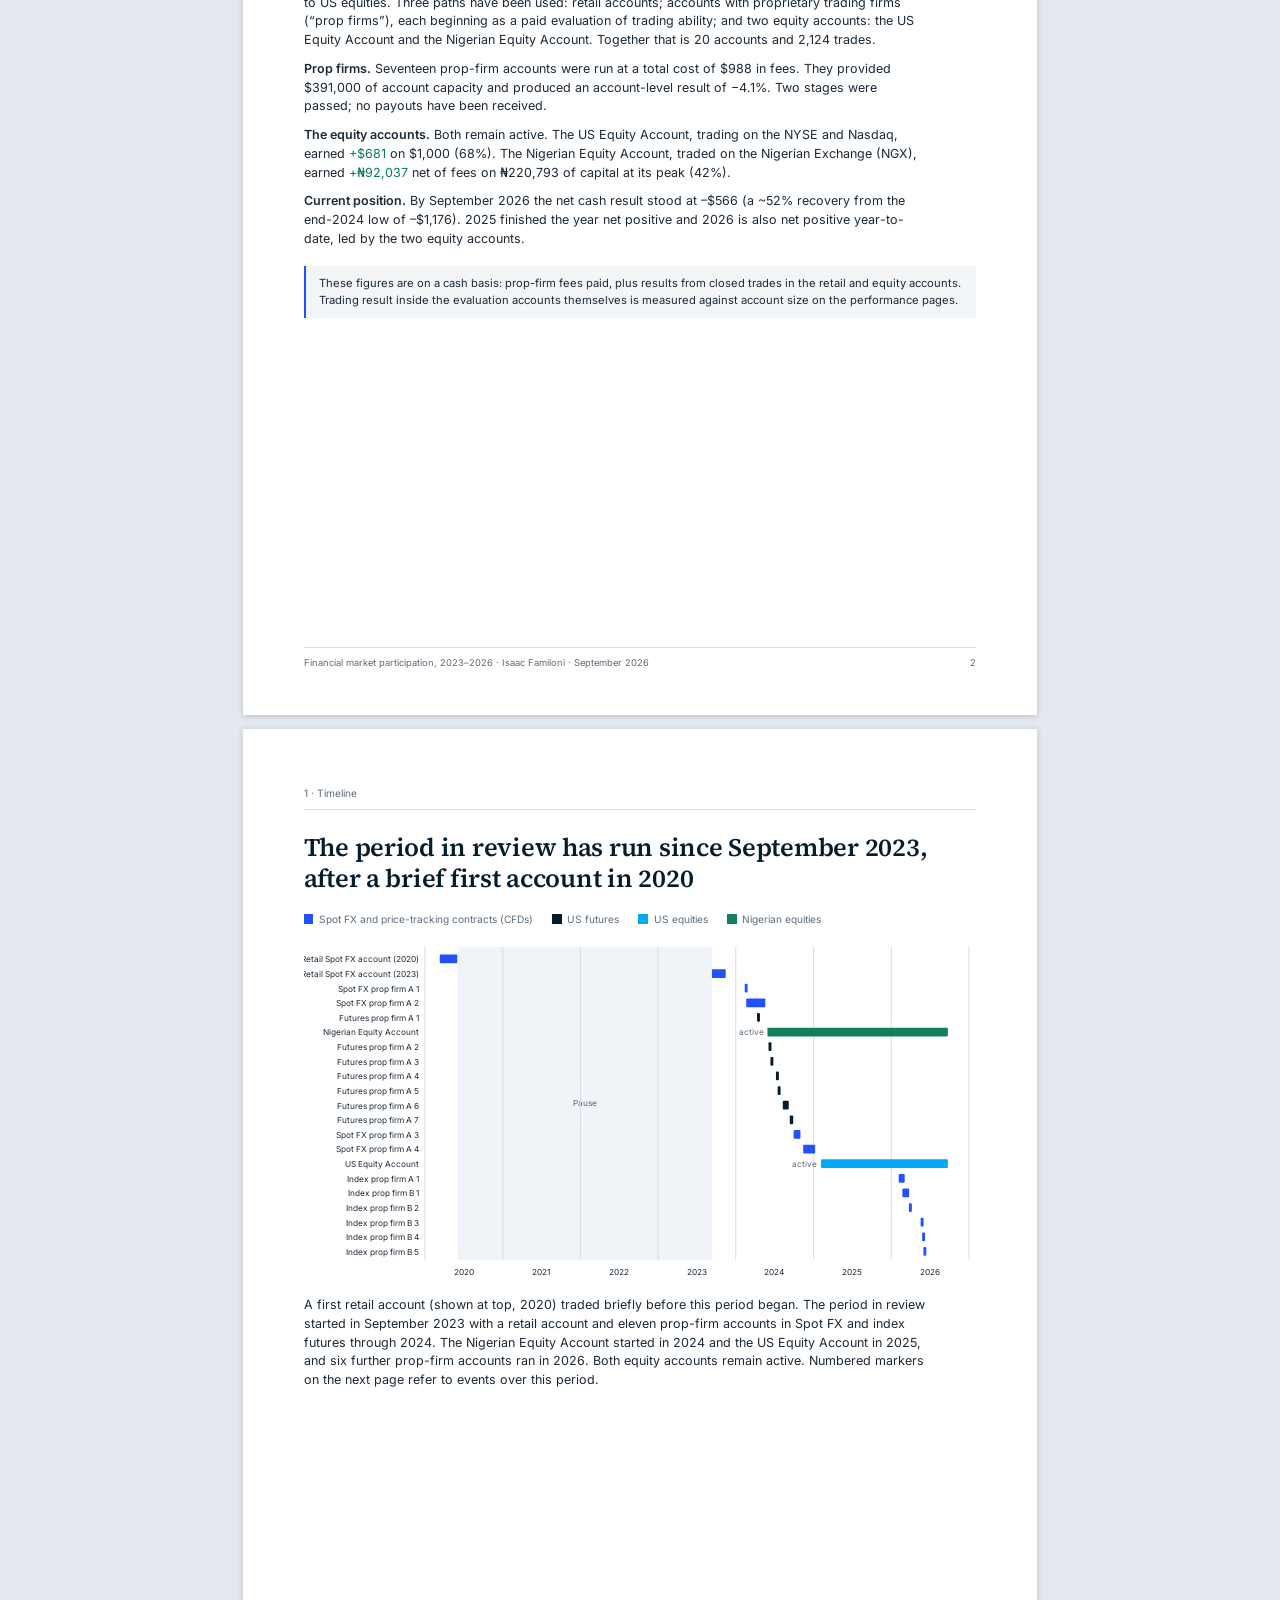
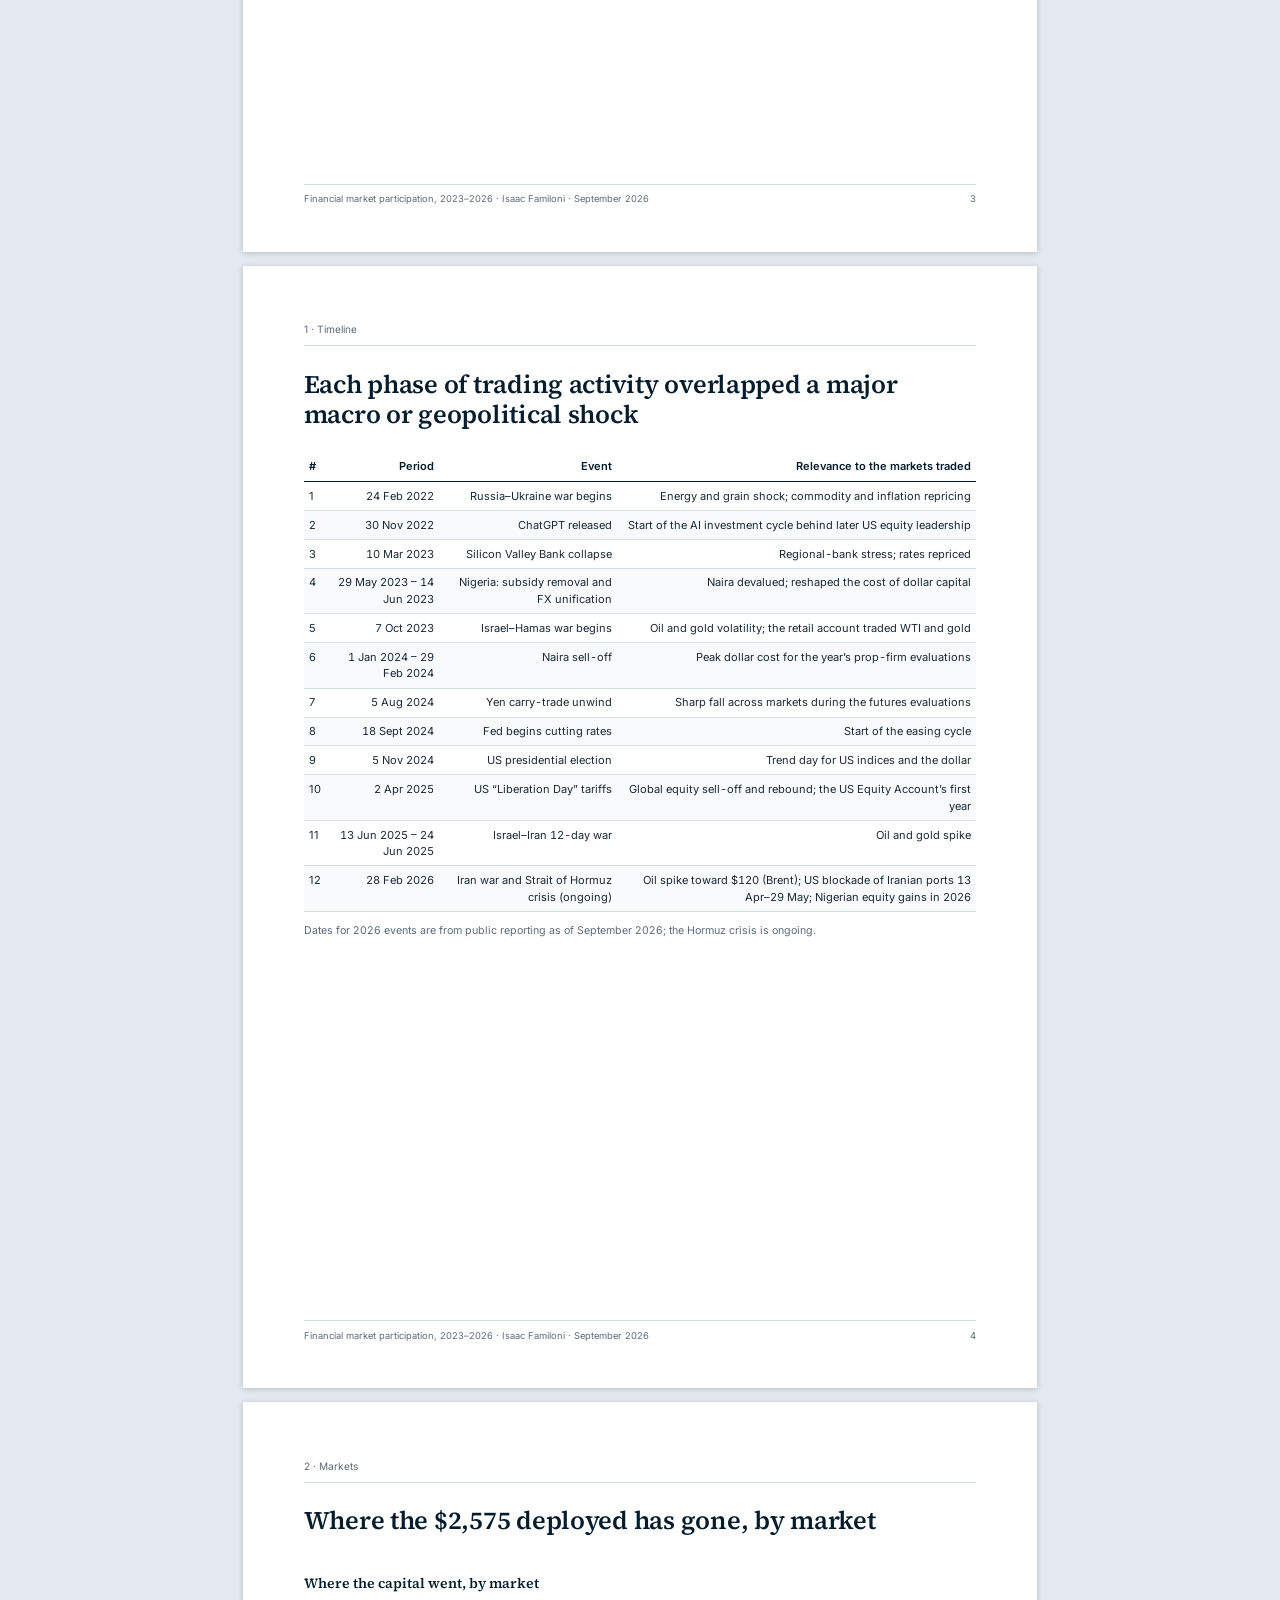
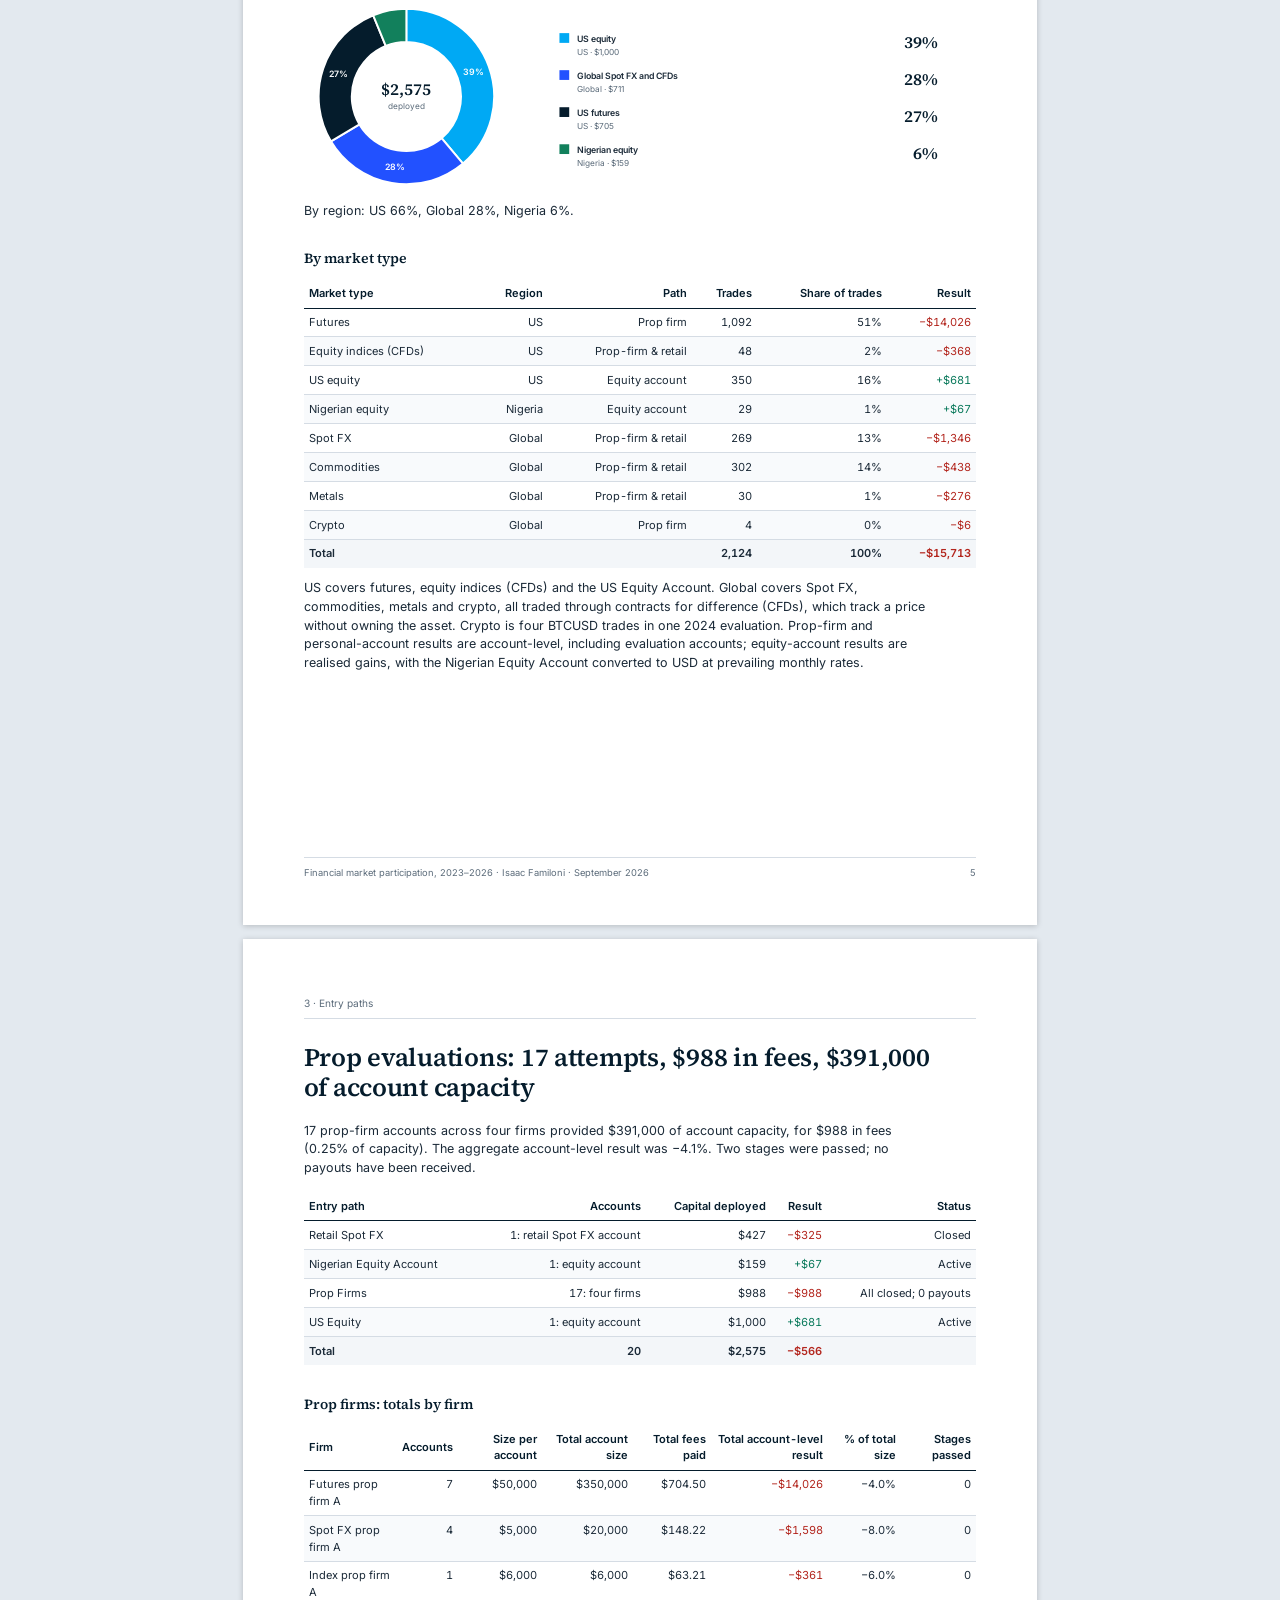
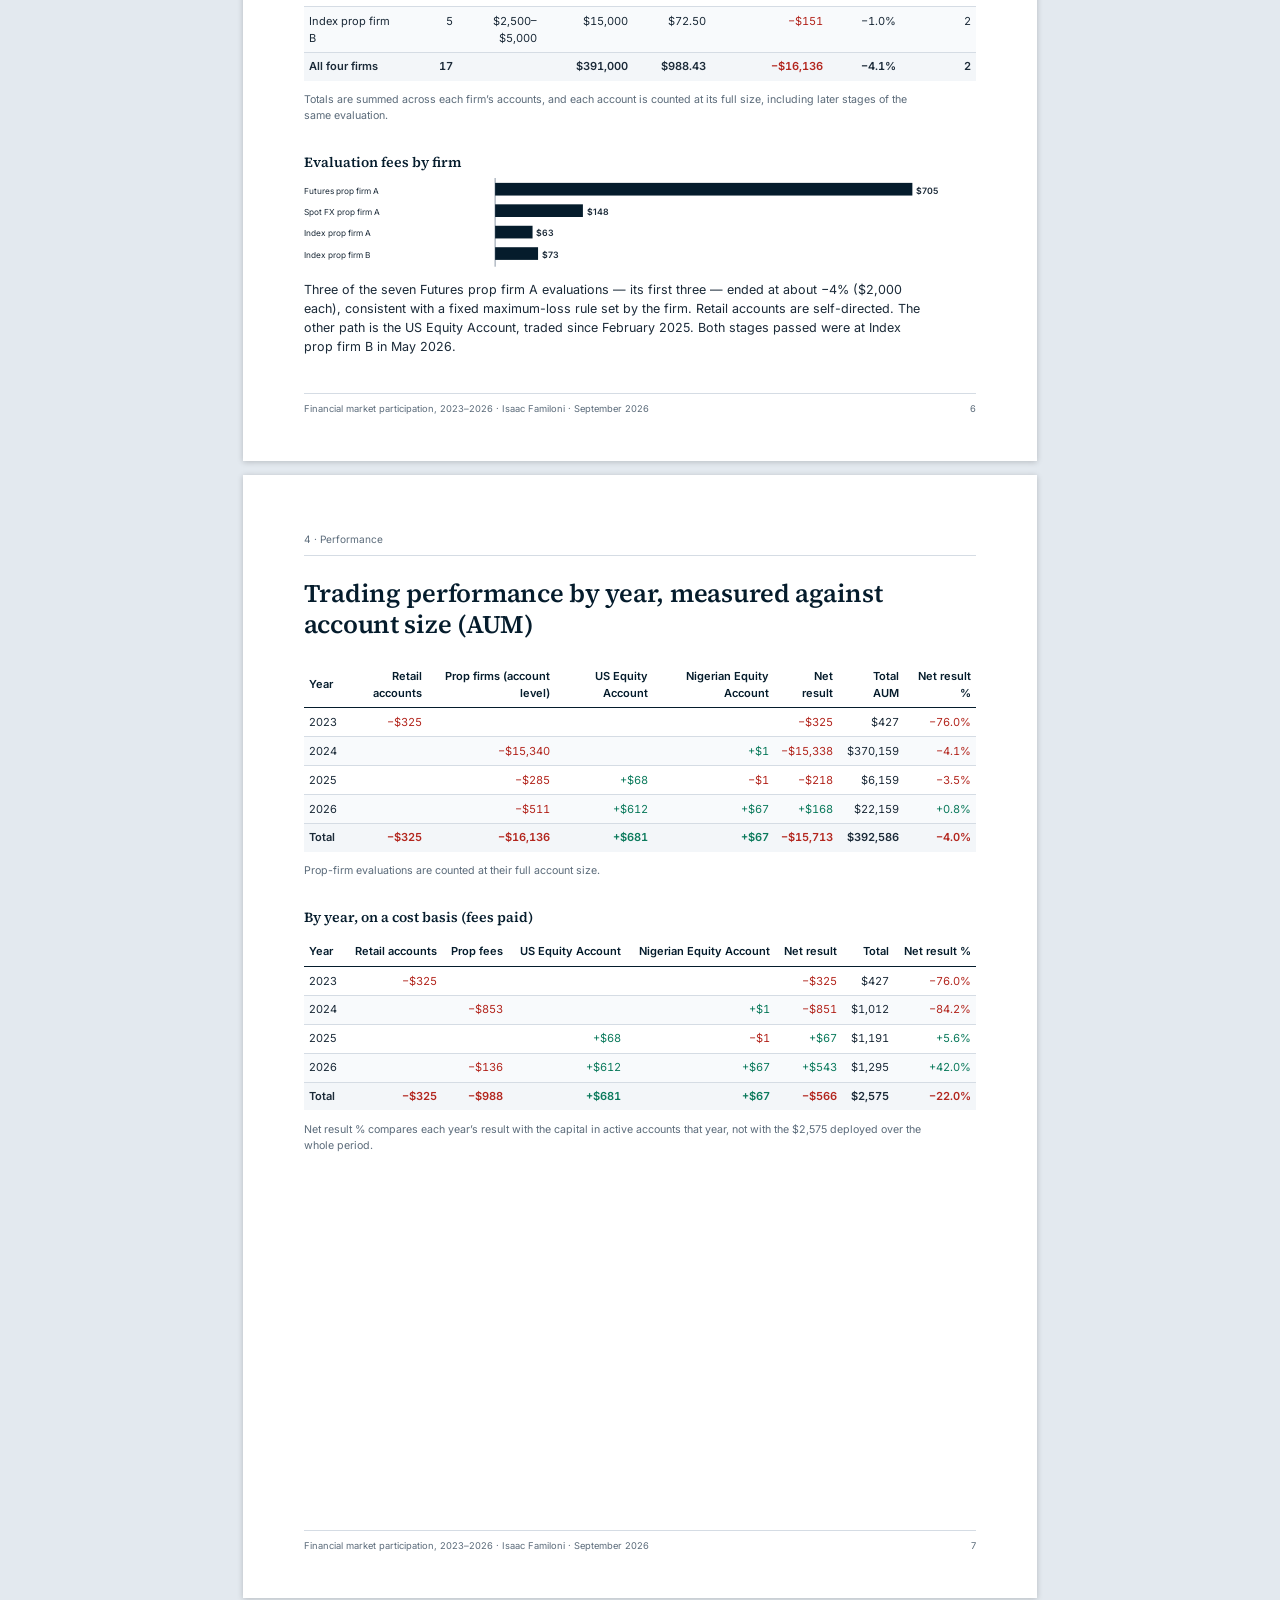
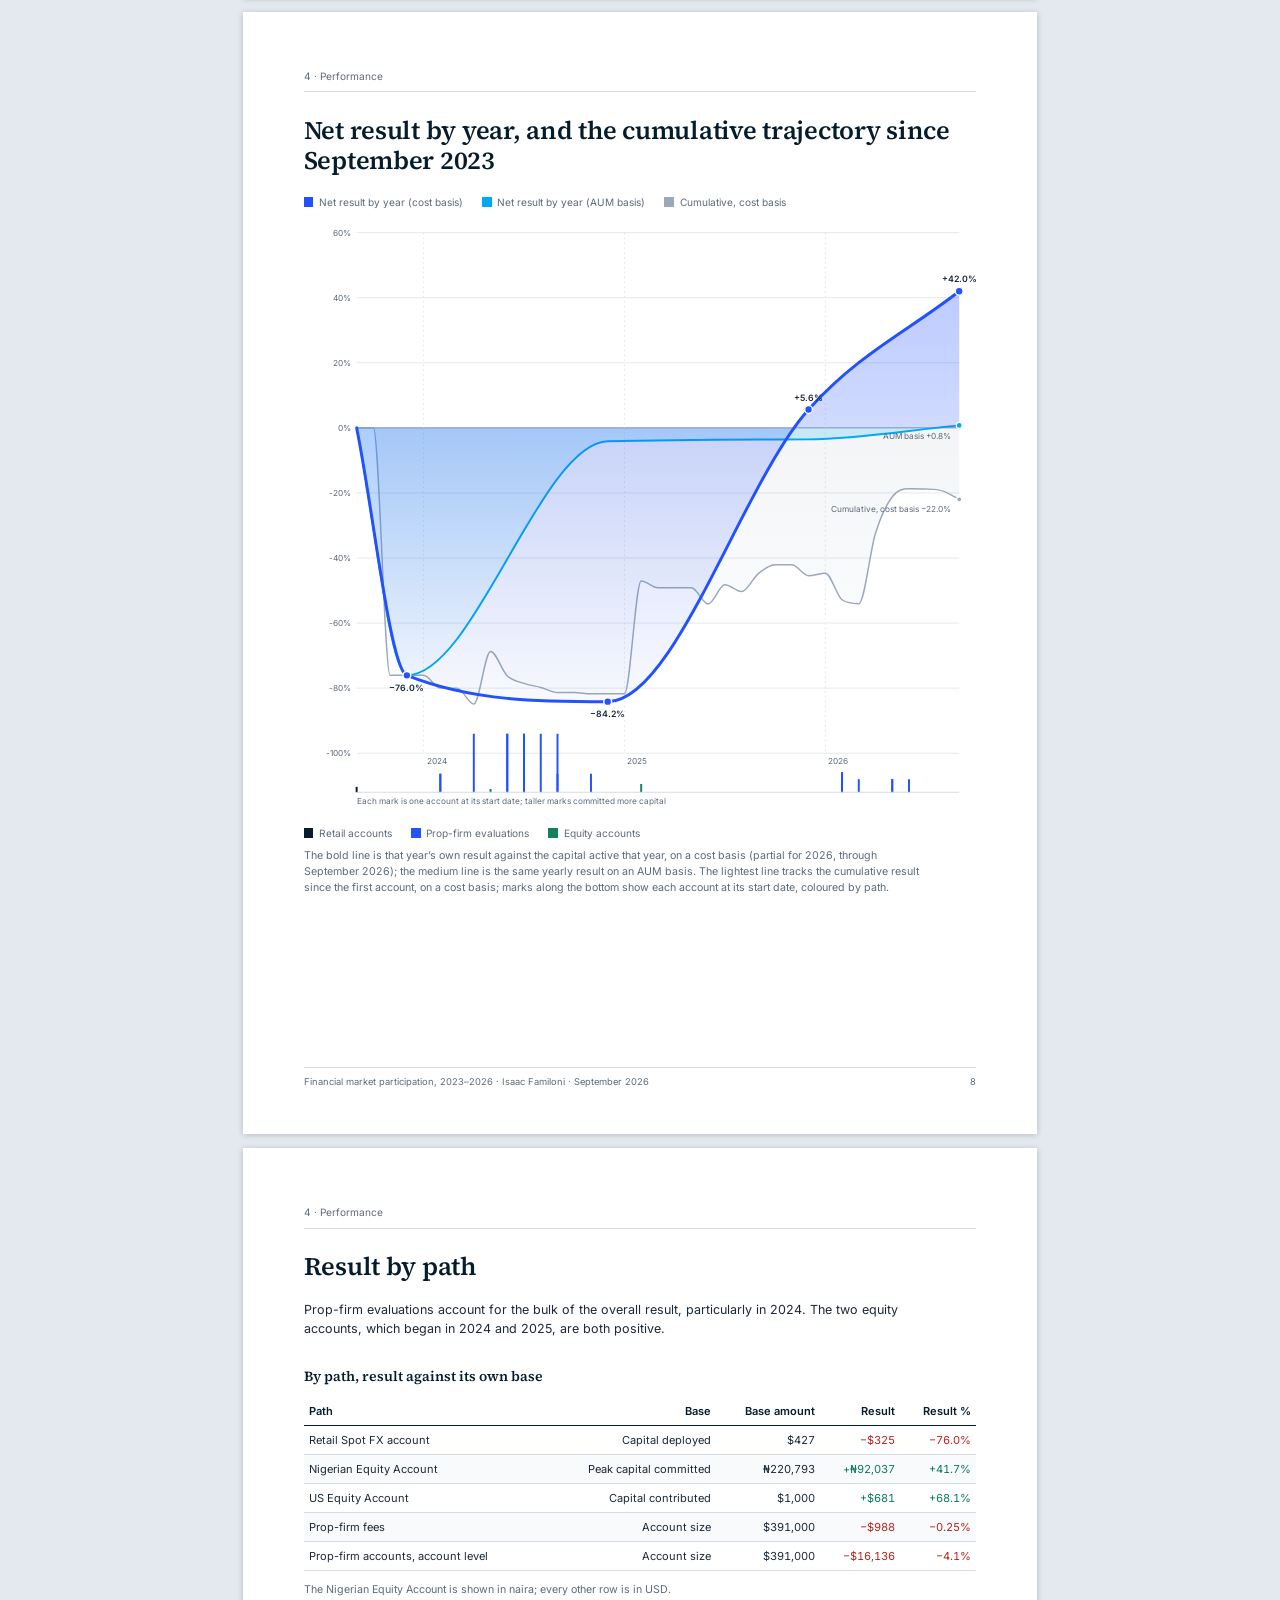
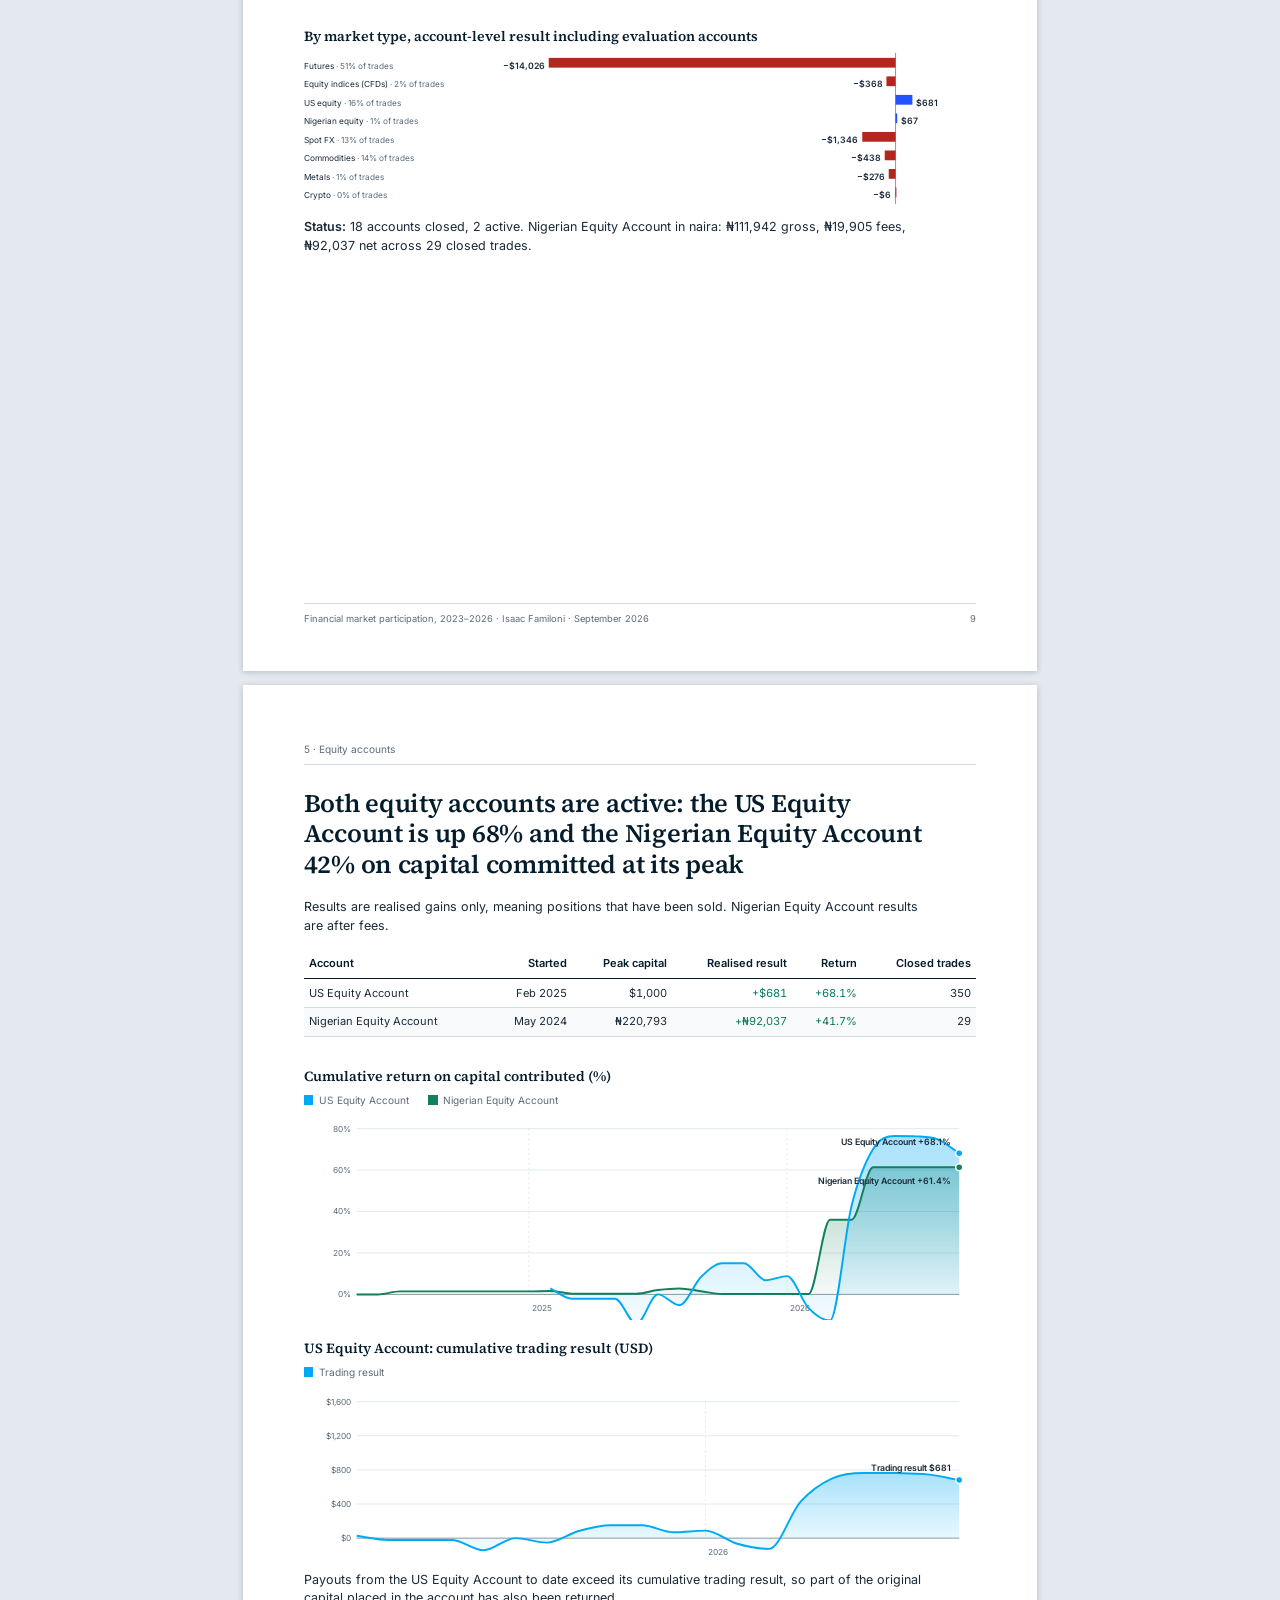
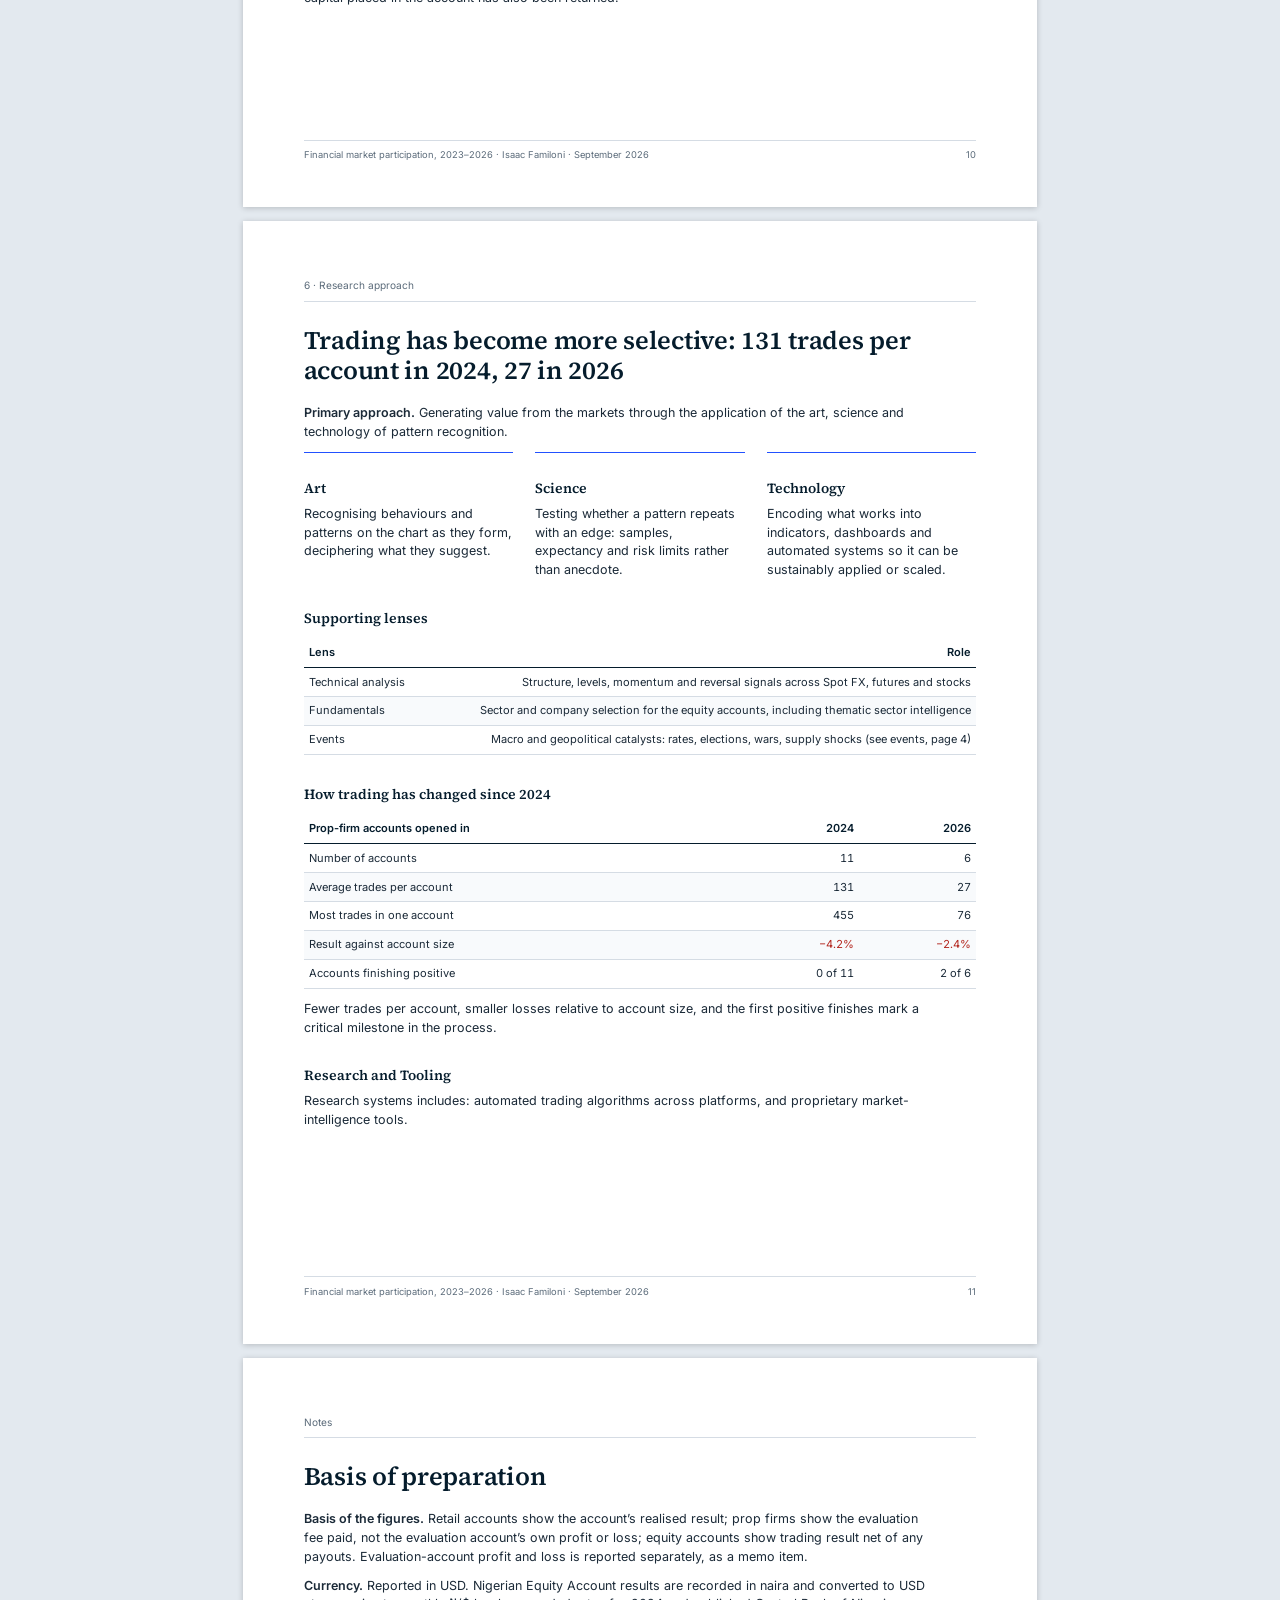
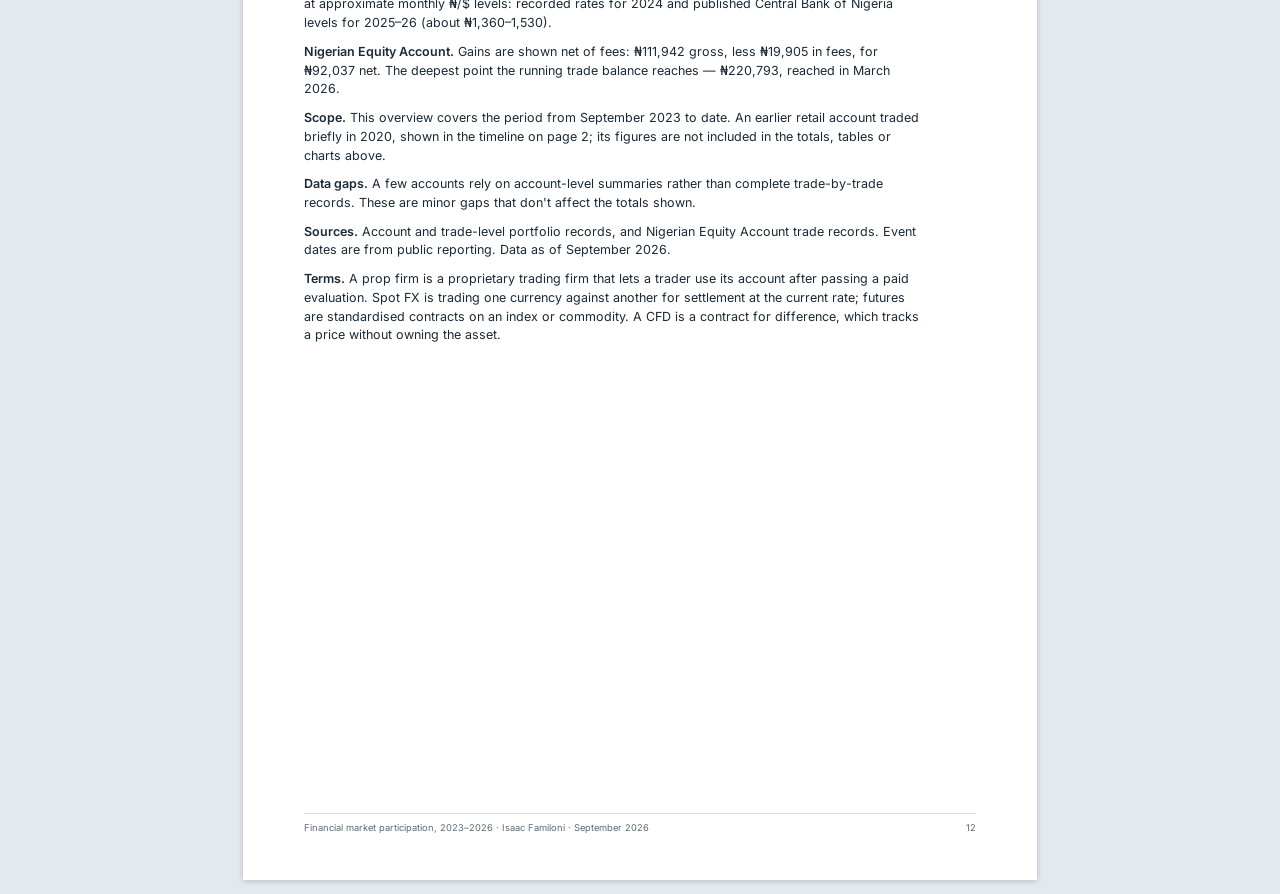
==== commit 274face3: "Update print statement from 'Hello' to 'Goodbye'" ====
--- a/overview.html
+++ b/overview.html
@@ -4,9 +4,9 @@
 <section class="page"><div class="hd"><span>Summary</span></div><h2>Three years of trading operations across six markets</h2><div class="kpis n5"><div><b>$2,580</b><span>capital deployed in markets</span></div><div><b>$1,840</b><span>returned to date</span></div><div><b>36</b><span>months in review</span></div><div><b>2,100</b><span>trade executions</span></div><div><b>6</b><span>markets: Spot FX, futures, stocks, commodities, metals, crypto</span></div></div>
 <p><b>How it began.</b> Activities in these markets originally began with a US domiciled retail brokerage account in 2020. The period in review started in September 2023 and has run for 36 months, through September 2026.</p>
 <p><b>Scope of markets.</b> From 2023, trading operations widened beyond currencies (foreign exchange, or FX) to oil and gold, then in 2024 to silver, US index futures, Bitcoin and Nigerian equities, and in 2025 to US equities. Three paths have been used: retail accounts; accounts with proprietary trading firms (“prop firms”), each beginning as a paid evaluation of trading ability; and two equity accounts: the US Equity Account and the Nigerian Equity Account. Together that is 20 accounts and 2,124 trades.</p>
-<p><b>Prop firms.</b> Seventeen prop-firm accounts were run at a total cost of $988 in fees. They provided $391,000 of account capacity, and produced an account-level result of −4.1%. Two stages were passed; no payouts have been received.</p>
+<p><b>Prop firms.</b> Seventeen prop-firm accounts were run at a total cost of $988 in fees. They provided $391,000 of account capacity and produced an account-level result of −4.1%. Two stages were passed; no payouts have been received.</p>
 <p><b>The equity accounts.</b> Both remain active. The US Equity Account, trading on the NYSE and Nasdaq, earned <span class="pos">+$681</span> on $1,000 (68%). The Nigerian Equity Account, traded on the Nigerian Exchange (NGX), earned <span class="pos">+₦92,037</span> net of fees on ₦220,793 of capital at its peak (42%).</p>
-<p><b>Current position.</b> By September 2026 the net result across all operations stood at –$566. Both 2025 and 2026 finished the year net positive, led by the two equity accounts.</p>
+<p><b>Current position.</b> By September 2026 the net cash result stood at –$566 (a ~52% recovery from the end-2024 low of –$1,176). 2025 finished the year net positive and 2026 is also net positive year-to-date, led by the two equity accounts.</p>
 <div class="note">These figures are on a cash basis: prop-firm fees paid, plus results from closed trades in the retail and equity accounts. Trading result inside the evaluation accounts themselves is measured against account size on the performance pages.</div><div class="ft"><span>Financial market participation, 2023–2026 · <span data-name>Isaac Familoni</span> · <span data-date>September 2026</span></span><span>2</span></div></section>
 <section class="page"><div class="hd"><span>1 · Timeline</span></div><h2>The period in review has run since September 2023, after a brief first account in 2020</h2><div class="lg"><span><i style="background:#2251FF"></i>Spot FX and price-tracking contracts (CFDs)</span><span><i style="background:#051C2C"></i>US futures</span><span><i style="background:#00A9F4"></i>US equities</span><span><i style="background:#12805C"></i>Nigerian equities</span></div><svg viewBox="0 0 690 355" role="img"><rect x="157.38834571763786" y="12" width="260.9964802502933" height="321" fill="#F0F3F7"/><text x="287.88658584278454" y="175.5" text-anchor="middle" class="l m">Pause</text><line x1="124" x2="124" y1="12" y2="333" stroke="#D5DCE4"/><text x="163.71685569026204" y="349" text-anchor="middle" class="l">2020</text><line x1="203.8701603441533" x2="203.8701603441533" y1="12" y2="333" stroke="#D5DCE4"/><text x="243.3687915526007" y="349" text-anchor="middle" class="l">2021</text><line x1="283.522096206492" x2="283.522096206492" y1="12" y2="333" stroke="#D5DCE4"/><text x="323.0207274149394" y="349" text-anchor="middle" class="l">2022</text><line x1="363.1740320688307" x2="363.1740320688307" y1="12" y2="333" stroke="#D5DCE4"/><text x="402.67266327727805" y="349" text-anchor="middle" class="l">2023</text><line x1="442.8259679311693" x2="442.8259679311693" y1="12" y2="333" stroke="#D5DCE4"/><text x="482.54282362143135" y="349" text-anchor="middle" class="l">2024</text><line x1="522.6961282753226" x2="522.6961282753226" y1="12" y2="333" stroke="#D5DCE4"/><text x="562.19475948377" y="349" text-anchor="middle" class="l">2025</text><line x1="602.3480641376614" x2="602.3480641376614" y1="12" y2="333" stroke="#D5DCE4"/><text x="641.8466953461087" y="349" text-anchor="middle" class="l">2026</text><line x1="682" x2="682" y1="12" y2="333" stroke="#D5DCE4"/><text x="118" y="28" text-anchor="end" class="l">Retail Spot FX account (2020)</text><rect x="139.27571372702386" y="20" width="17.89440750879936" height="9" rx="1" fill="#2251FF"/><text x="118" y="43" text-anchor="end" class="l">Retail Spot FX account (2023)</text><rect x="418.3848259679312" y="35" width="14.18459131795072" height="9" rx="1" fill="#2251FF"/><text x="118" y="58" text-anchor="end" class="l">Spot FX prop firm A 1</text><rect x="451.99139616738364" y="50" width="3" height="9" rx="1" fill="#2251FF"/><text x="118" y="73" text-anchor="end" class="l">Spot FX prop firm A 2</text><rect x="453.51896754008607" y="65" width="19.640203363316402" height="9" rx="1" fill="#2251FF"/><text x="118" y="88" text-anchor="end" class="l">Futures prop firm A 1</text><rect x="464.648416112632" y="80" width="3" height="9" rx="1" fill="#051C2C"/><text x="118" y="103" text-anchor="end" class="l">Nigerian Equity Account</text><rect x="475.3414157215487" y="95" width="185.05436057880326" height="9" rx="1" fill="#12805C"/><text x="471.3414157215487" y="103" text-anchor="end" class="l m">active</text><text x="118" y="118" text-anchor="end" class="l">Futures prop firm A 2</text><rect x="476.4325381306218" y="110" width="3" height="9" rx="1" fill="#051C2C"/><text x="118" y="133" text-anchor="end" class="l">Futures prop firm A 3</text><rect x="478.3965584669534" y="125" width="3" height="9" rx="1" fill="#051C2C"/><text x="118" y="148" text-anchor="end" class="l">Futures prop firm A 4</text><rect x="484.0703949941338" y="140" width="3" height="9" rx="1" fill="#051C2C"/><text x="118" y="163" text-anchor="end" class="l">Futures prop firm A 5</text><rect x="485.81619084865076" y="155" width="3" height="9" rx="1" fill="#051C2C"/><text x="118" y="178" text-anchor="end" class="l">Futures prop firm A 6</text><rect x="491.05357841220183" y="170" width="6.110285490809531" height="9" rx="1" fill="#051C2C"/><text x="118" y="193" text-anchor="end" class="l">Futures prop firm A 7</text><rect x="498.2549863120845" y="185" width="3.491591709033969" height="9" rx="1" fill="#051C2C"/><text x="118" y="208" text-anchor="end" class="l">Spot FX prop firm A 3</text><rect x="502.18302698474776" y="200" width="6.983183418068052" height="9" rx="1" fill="#2251FF"/><text x="118" y="223" text-anchor="end" class="l">Spot FX prop firm A 4</text><rect x="512.0031286664059" y="215" width="12.220570981619176" height="9" rx="1" fill="#2251FF"/><text x="118" y="238" text-anchor="end" class="l">US Equity Account</text><rect x="530.3339851388346" y="230" width="130.06179116151736" height="9" rx="1" fill="#00A9F4"/><text x="526.3339851388346" y="238" text-anchor="end" class="l m">active</text><text x="118" y="253" text-anchor="end" class="l">Index prop firm A 1</text><rect x="609.9859210011732" y="245" width="6.110285490809474" height="9" rx="1" fill="#2251FF"/><text x="118" y="268" text-anchor="end" class="l">Index prop firm B 1</text><rect x="613.6957371920219" y="260" width="6.983183418068052" height="9" rx="1" fill="#2251FF"/><text x="118" y="283" text-anchor="end" class="l">Index prop firm B 2</text><rect x="620.4606961282753" y="275" width="3" height="9" rx="1" fill="#2251FF"/><text x="118" y="298" text-anchor="end" class="l">Index prop firm B 3</text><rect x="632.4630426280798" y="290" width="3" height="9" rx="1" fill="#2251FF"/><text x="118" y="313" text-anchor="end" class="l">Index prop firm B 4</text><rect x="633.9906140007822" y="305" width="3" height="9" rx="1" fill="#2251FF"/><text x="118" y="328" text-anchor="end" class="l">Index prop firm B 5</text><rect x="635.2999608916699" y="320" width="3" height="9" rx="1" fill="#2251FF"/></svg>
 <p style="margin-top:4mm">A first retail account (shown at top, 2020) traded briefly before this period began. The period in review started in September 2023 with a retail account and eleven prop-firm accounts in Spot FX and index futures through 2024. The Nigerian Equity Account started in 2024 and the US Equity Account in 2025, and six further prop-firm accounts ran in 2026. Both equity accounts remain active. Numbered markers on the next page refer to events over this period.</p><div class="ft"><span>Financial market participation, 2023–2026 · <span data-name>Isaac Familoni</span> · <span data-date>September 2026</span></span><span>3</span></div></section>
@@ -14,9 +14,9 @@
 <section class="page"><div class="hd"><span>2 · Markets</span></div><h2>Where the $2,575 deployed has gone, by market</h2><h3>Where the capital went, by market</h3><svg viewBox="0 0 690 200" role="img"><path d="M105,10A90,90 0 0 1 163.05552880588937,168.771764373677L141.12344014588672,142.79132005473235A56,56 0 0 0 105,44Z" fill="#00A9F4" stroke="#fff" stroke-width="2"/><text x="173.56038426685245" y="77.93062208227877" text-anchor="middle" class="v w">39%</text><rect x="262" y="35" width="10" height="10" fill="#00A9F4"/><text x="280" y="44" class="v">US equity</text><text x="280" y="57" class="l m">US · $1,000</text><text x="650" y="50" text-anchor="end" style="font:600 17px 'Source Serif 4',Georgia,serif;fill:#051C2C">39%</text><path d="M163.05552880588937,168.771764373677A90,90 0 0 1 27.633178578673807,145.9823329460416L56.86064444895259,128.6112293886481A56,56 0 0 0 141.12344014588672,142.79132005473235Z" fill="#2251FF" stroke="#fff" stroke-width="2"/><text x="92.88559863683977" y="174.98778562792623" text-anchor="middle" class="v w">28%</text><rect x="262" y="73" width="10" height="10" fill="#2251FF"/><text x="280" y="82" class="v">Global Spot FX and CFDs</text><text x="280" y="95" class="l m">Global · $711</text><text x="650" y="88" text-anchor="end" style="font:600 17px 'Source Serif 4',Georgia,serif;fill:#051C2C">28%</text><path d="M27.633178578673807,145.9823329460416A90,90 0 0 1 70.972882408516,16.68040285493862L83.82757127640996,48.15669510973959A56,56 0 0 0 56.86064444895259,128.6112293886481Z" fill="#051C2C" stroke="#fff" stroke-width="2"/><text x="35.78460577035287" y="79.80023272456097" text-anchor="middle" class="v w">27%</text><rect x="262" y="111" width="10" height="10" fill="#051C2C"/><text x="280" y="120" class="v">US futures</text><text x="280" y="133" class="l m">US · $705</text><text x="650" y="126" text-anchor="end" style="font:600 17px 'Source Serif 4',Georgia,serif;fill:#051C2C">27%</text><path d="M70.972882408516,16.68040285493862A90,90 0 0 1 104.99999999999999,10L104.99999999999999,44A56,56 0 0 0 83.82757127640996,48.15669510973959Z" fill="#12805C" stroke="#fff" stroke-width="2"/><rect x="262" y="149" width="10" height="10" fill="#12805C"/><text x="280" y="158" class="v">Nigerian equity</text><text x="280" y="171" class="l m">Nigeria · $159</text><text x="650" y="164" text-anchor="end" style="font:600 17px 'Source Serif 4',Georgia,serif;fill:#051C2C">6%</text><text x="105" y="98" text-anchor="middle" style="font:600 17px 'Source Serif 4',Georgia,serif;fill:#051C2C">$2,575</text><text x="105" y="113" text-anchor="middle" class="l m">deployed</text></svg><p style="margin-top:2mm">By region: US 66%, Global 28%, Nigeria 6%.</p>
 <h3>By market type</h3><table class=""><thead><tr><th>Market type</th><th class="r">Region</th><th class="r">Path</th><th class="r">Trades</th><th class="r">Share of trades</th><th class="r">Result</th></tr></thead><tbody><tr><td>Futures</td><td class="r">US</td><td class="r">Prop firm</td><td class="r">1,092</td><td class="r">51%</td><td class="r"><span class="neg">−$14,026</span></td></tr><tr><td>Equity indices (CFDs)</td><td class="r">US</td><td class="r">Prop-firm & retail</td><td class="r">48</td><td class="r">2%</td><td class="r"><span class="neg">−$368</span></td></tr><tr><td>US equity</td><td class="r">US</td><td class="r">Equity account</td><td class="r">350</td><td class="r">16%</td><td class="r"><span class="pos">+$681</span></td></tr><tr><td>Nigerian equity</td><td class="r">Nigeria</td><td class="r">Equity account</td><td class="r">29</td><td class="r">1%</td><td class="r"><span class="pos">+$67</span></td></tr><tr><td>Spot FX</td><td class="r">Global</td><td class="r">Prop-firm & retail</td><td class="r">269</td><td class="r">13%</td><td class="r"><span class="neg">−$1,346</span></td></tr><tr><td>Commodities</td><td class="r">Global</td><td class="r">Prop-firm & retail</td><td class="r">302</td><td class="r">14%</td><td class="r"><span class="neg">−$438</span></td></tr><tr><td>Metals</td><td class="r">Global</td><td class="r">Prop-firm & retail</td><td class="r">30</td><td class="r">1%</td><td class="r"><span class="neg">−$276</span></td></tr><tr><td>Crypto</td><td class="r">Global</td><td class="r">Prop firm</td><td class="r">4</td><td class="r">0%</td><td class="r"><span class="neg">−$6</span></td></tr><tr class="tot"><td>Total</td><td class="r"></td><td class="r"></td><td class="r">2,124</td><td class="r">100%</td><td class="r"><span class="neg">−$15,713</span></td></tr></tbody></table>
 <p>US covers futures, equity indices (CFDs) and the US Equity Account. Global covers Spot FX, commodities, metals and crypto, all traded through contracts for difference (CFDs), which track a price without owning the asset. Crypto is four BTCUSD trades in one 2024 evaluation. Prop-firm and personal-account results are account-level, including evaluation accounts; equity-account results are realised gains, with the Nigerian Equity Account converted to USD at prevailing monthly rates.</p><div class="ft"><span>Financial market participation, 2023–2026 · <span data-name>Foabao</span> · <span data-date>September 2026</span></span><span>5</span></div></section>
-<section class="page"><div class="hd"><span>3 · Entry paths</span></div><h2>Prop evaluations: 17 attempts, $988 in fees, $391,000 of account capacity</h2><p>17 prop-firm accounts across four firms provided $391,000 of account capacity, for $988 in fees (0.25% of capacity). The aggregate account-level result was −4.1%. Two stages were passed; no payouts have been received.</p><table class=""><thead><tr><th>Entry path</th><th class="r">Accounts</th><th class="r">Capital deployed</th><th class="r">Result</th><th class="r">Status</th></tr></thead><tbody><tr><td>Retail Spot FX</td><td class="r">1: retail Spot FX account</td><td class="r">$427</td><td class="r"><span class="neg">−$325</span></td><td class="r">Closed</td></tr><tr><td>Nigeria Equity</td><td class="r">1: equity account</td><td class="r">$159</td><td class="r"><span class="pos">+$67</span></td><td class="r">Active</td></tr><tr><td>Prop Firms</td><td class="r">17: four firms</td><td class="r">$988</td><td class="r"><span class="neg">−$988</span></td><td class="r">All closed; 0 payouts</td></tr><tr><td>US Equity</td><td class="r">1: equity account</td><td class="r">$1,000</td><td class="r"><span class="pos">+$681</span></td><td class="r">Active</td></tr><tr class="tot"><td>Total</td><td class="r">20</td><td class="r">$2,575</td><td class="r"><span class="neg">−$566</span></td><td class="r"></td></tr></tbody></table><h3>Prop firms: totals by firm</h3><table class=""><thead><tr><th>Firm</th><th class="r">Accounts</th><th class="r">Size per account</th><th class="r">Total account size</th><th class="r">Total fees paid</th><th class="r">Total account-level result</th><th class="r">% of total size</th><th class="r">Stages passed</th></tr></thead><tbody><tr><td>Futures prop firm A</td><td class="r">7</td><td class="r">$50,000</td><td class="r">$350,000</td><td class="r">$704.50</td><td class="r"><span class="neg">−$14,026</span></td><td class="r">−4.0%</td><td class="r">0</td></tr><tr><td>Spot FX prop firm A</td><td class="r">4</td><td class="r">$5,000</td><td class="r">$20,000</td><td class="r">$148.22</td><td class="r"><span class="neg">−$1,598</span></td><td class="r">−8.0%</td><td class="r">0</td></tr><tr><td>Index prop firm A</td><td class="r">1</td><td class="r">$6,000</td><td class="r">$6,000</td><td class="r">$63.21</td><td class="r"><span class="neg">−$361</span></td><td class="r">−6.0%</td><td class="r">0</td></tr><tr><td>Index prop firm B</td><td class="r">5</td><td class="r">$2,500–$5,000</td><td class="r">$15,000</td><td class="r">$72.50</td><td class="r"><span class="neg">−$151</span></td><td class="r">−1.0%</td><td class="r">2</td></tr><tr class="tot"><td>All four firms</td><td class="r">17</td><td class="r"></td><td class="r">$391,000</td><td class="r">$988.43</td><td class="r"><span class="neg">−$16,136</span></td><td class="r">−4.1%</td><td class="r">2</td></tr></tbody></table>
+<section class="page"><div class="hd"><span>3 · Entry paths</span></div><h2>Prop evaluations: 17 attempts, $988 in fees, $391,000 of account capacity</h2><p>17 prop-firm accounts across four firms provided $391,000 of account capacity, for $988 in fees (0.25% of capacity). The aggregate account-level result was −4.1%. Two stages were passed; no payouts have been received.</p><table class=""><thead><tr><th>Entry path</th><th class="r">Accounts</th><th class="r">Capital deployed</th><th class="r">Result</th><th class="r">Status</th></tr></thead><tbody><tr><td>Retail Spot FX</td><td class="r">1: retail Spot FX account</td><td class="r">$427</td><td class="r"><span class="neg">−$325</span></td><td class="r">Closed</td></tr><tr><td>Nigerian Equity Account</td><td class="r">1: equity account</td><td class="r">$159</td><td class="r"><span class="pos">+$67</span></td><td class="r">Active</td></tr><tr><td>Prop Firms</td><td class="r">17: four firms</td><td class="r">$988</td><td class="r"><span class="neg">−$988</span></td><td class="r">All closed; 0 payouts</td></tr><tr><td>US Equity</td><td class="r">1: equity account</td><td class="r">$1,000</td><td class="r"><span class="pos">+$681</span></td><td class="r">Active</td></tr><tr class="tot"><td>Total</td><td class="r">20</td><td class="r">$2,575</td><td class="r"><span class="neg">−$566</span></td><td class="r"></td></tr></tbody></table><h3>Prop firms: totals by firm</h3><table class=""><thead><tr><th>Firm</th><th class="r">Accounts</th><th class="r">Size per account</th><th class="r">Total account size</th><th class="r">Total fees paid</th><th class="r">Total account-level result</th><th class="r">% of total size</th><th class="r">Stages passed</th></tr></thead><tbody><tr><td>Futures prop firm A</td><td class="r">7</td><td class="r">$50,000</td><td class="r">$350,000</td><td class="r">$704.50</td><td class="r"><span class="neg">−$14,026</span></td><td class="r">−4.0%</td><td class="r">0</td></tr><tr><td>Spot FX prop firm A</td><td class="r">4</td><td class="r">$5,000</td><td class="r">$20,000</td><td class="r">$148.22</td><td class="r"><span class="neg">−$1,598</span></td><td class="r">−8.0%</td><td class="r">0</td></tr><tr><td>Index prop firm A</td><td class="r">1</td><td class="r">$6,000</td><td class="r">$6,000</td><td class="r">$63.21</td><td class="r"><span class="neg">−$361</span></td><td class="r">−6.0%</td><td class="r">0</td></tr><tr><td>Index prop firm B</td><td class="r">5</td><td class="r">$2,500–$5,000</td><td class="r">$15,000</td><td class="r">$72.50</td><td class="r"><span class="neg">−$151</span></td><td class="r">−1.0%</td><td class="r">2</td></tr><tr class="tot"><td>All four firms</td><td class="r">17</td><td class="r"></td><td class="r">$391,000</td><td class="r">$988.43</td><td class="r"><span class="neg">−$16,136</span></td><td class="r">−4.1%</td><td class="r">2</td></tr></tbody></table>
 <p style="font-size:8pt;color:#5B6B7A">Totals are summed across each firm’s accounts, and each account is counted at its full size, including later stages of the same evaluation.</p><h3>Evaluation fees by firm</h3><svg viewBox="0 0 690 94" role="img"><line x1="196" x2="196" y1="0" y2="91" stroke="#8A97A5"/><text x="0" y="16" class="l">Futures prop firm A</text><rect x="196" y="5" width="428" height="13" fill="#051C2C"/><text x="628" y="16" text-anchor="start" class="v">$705</text><text x="0" y="38" class="l">Spot FX prop firm A</text><rect x="196" y="27" width="90.04706884315117" height="13" fill="#051C2C"/><text x="290.0470688431512" y="38" text-anchor="start" class="v">$148</text><text x="0" y="60" class="l">Index prop firm A</text><rect x="196" y="49" width="38.40153300212917" height="13" fill="#051C2C"/><text x="238.40153300212916" y="60" text-anchor="start" class="v">$63</text><text x="0" y="82" class="l">Index prop firm B</text><rect x="196" y="71" width="44.045422285308724" height="13" fill="#051C2C"/><text x="244.04542228530872" y="82" text-anchor="start" class="v">$73</text></svg>
-<p style="margin-top:3mm">Three of the seven Futures prop firm A evaluations — its first three — ended at about −4% ($2,000 each), consistent with a fixed maximum-loss rule set by the firm. Retail accounts are self-directed. The other path is the US Equity Account, a longer-horizon account traded since February 2025. Both stages passed were at Index prop firm B in May 2026.</p><div class="ft"><span>Financial market participation, 2023–2026 · <span data-name>Isaac Familoni</span> · <span data-date>September 2026</span></span><span>6</span></div></section>
+<p style="margin-top:3mm">Three of the seven Futures prop firm A evaluations — its first three — ended at about −4% ($2,000 each), consistent with a fixed maximum-loss rule set by the firm. Retail accounts are self-directed. The other path is the US Equity Account, traded since February 2025. Both stages passed were at Index prop firm B in May 2026.</p><div class="ft"><span>Financial market participation, 2023–2026 · <span data-name>Isaac Familoni</span> · <span data-date>September 2026</span></span><span>6</span></div></section>
 <section class="page"><div class="hd"><span>4 · Performance</span></div><h2>Trading performance by year, measured against account size (AUM)</h2><table class=""><thead><tr><th>Year</th><th class="r">Retail accounts</th><th class="r">Prop firms (account level)</th><th class="r">US Equity Account</th><th class="r">Nigerian Equity Account</th><th class="r">Net result</th><th class="r">Total AUM</th><th class="r">Net result %</th></tr></thead><tbody><tr><td>2023</td><td class="r"><span class="neg">−$325</span></td><td class="r"></td><td class="r"></td><td class="r"></td><td class="r"><span class="neg">−$325</span></td><td class="r">$427</td><td class="r"><span class="neg">−76.0%</span></td></tr><tr><td>2024</td><td class="r"></td><td class="r"><span class="neg">−$15,340</span></td><td class="r"></td><td class="r"><span class="pos">+$1</span></td><td class="r"><span class="neg">−$15,338</span></td><td class="r">$370,159</td><td class="r"><span class="neg">−4.1%</span></td></tr><tr><td>2025</td><td class="r"></td><td class="r"><span class="neg">−$285</span></td><td class="r"><span class="pos">+$68</span></td><td class="r"><span class="neg">−$1</span></td><td class="r"><span class="neg">−$218</span></td><td class="r">$6,159</td><td class="r"><span class="neg">−3.5%</span></td></tr><tr><td>2026</td><td class="r"></td><td class="r"><span class="neg">−$511</span></td><td class="r"><span class="pos">+$612</span></td><td class="r"><span class="pos">+$67</span></td><td class="r"><span class="pos">+$168</span></td><td class="r">$22,159</td><td class="r"><span class="pos">+0.8%</span></td></tr><tr class="tot"><td>Total</td><td class="r"><span class="neg">−$325</span></td><td class="r"><span class="neg">−$16,136</span></td><td class="r"><span class="pos">+$681</span></td><td class="r"><span class="pos">+$67</span></td><td class="r"><span class="neg">−$15,713</span></td><td class="r">$392,586</td><td class="r"><span class="neg">−4.0%</span></td></tr></tbody></table>
 <p style="font-size:8pt;color:#5B6B7A">Prop-firm evaluations are counted at their full account size.</p>
 <h3>By year, on a cost basis (fees paid)</h3><table class=""><thead><tr><th>Year</th><th class="r">Retail accounts</th><th class="r">Prop fees</th><th class="r">US Equity Account</th><th class="r">Nigerian Equity Account</th><th class="r">Net result</th><th class="r">Total</th><th class="r">Net result %</th></tr></thead><tbody><tr><td>2023</td><td class="r"><span class="neg">−$325</span></td><td class="r"></td><td class="r"></td><td class="r"></td><td class="r"><span class="neg">−$325</span></td><td class="r">$427</td><td class="r"><span class="neg">−76.0%</span></td></tr><tr><td>2024</td><td class="r"></td><td class="r"><span class="neg">−$853</span></td><td class="r"></td><td class="r"><span class="pos">+$1</span></td><td class="r"><span class="neg">−$851</span></td><td class="r">$1,012</td><td class="r"><span class="neg">−84.2%</span></td></tr><tr><td>2025</td><td class="r"></td><td class="r"></td><td class="r"><span class="pos">+$68</span></td><td class="r"><span class="neg">−$1</span></td><td class="r"><span class="pos">+$67</span></td><td class="r">$1,191</td><td class="r"><span class="pos">+5.6%</span></td></tr><tr><td>2026</td><td class="r"></td><td class="r"><span class="neg">−$136</span></td><td class="r"><span class="pos">+$612</span></td><td class="r"><span class="pos">+$67</span></td><td class="r"><span class="pos">+$543</span></td><td class="r">$1,295</td><td class="r"><span class="pos">+42.0%</span></td></tr><tr class="tot"><td>Total</td><td class="r"><span class="neg">−$325</span></td><td class="r"><span class="neg">−$988</span></td><td class="r"><span class="pos">+$681</span></td><td class="r"><span class="pos">+$67</span></td><td class="r"><span class="neg">−$566</span></td><td class="r">$2,575</td><td class="r"><span class="neg">−22.0%</span></td></tr></tbody></table><p style="font-size:8pt;color:#5B6B7A">Net result % compares each year’s result with the capital in active accounts that year, not with the $2,575 deployed over the whole period.</p><div class="ft"><span>Financial market participation, 2023–2026 · <span data-name>Isaac Familoni</span> · <span data-date>September 2026</span></span><span>7</span></div></section>
@@ -24,7 +24,7 @@
 <svg viewBox="0 0 690 620" role="img"><defs><linearGradient id="jgP" x1="0" y1="0" x2="0" y2="1"><stop offset="0" stop-color="#2251FF" stop-opacity="0.30"/><stop offset="1" stop-color="#2251FF" stop-opacity="0.03"/></linearGradient><linearGradient id="jgS" x1="0" y1="0" x2="0" y2="1"><stop offset="0" stop-color="#00A9F4" stop-opacity="0.18"/><stop offset="1" stop-color="#00A9F4" stop-opacity="0.02"/></linearGradient><linearGradient id="jgT" x1="0" y1="0" x2="0" y2="1"><stop offset="0" stop-color="#9AA9B8" stop-opacity="0.12"/><stop offset="1" stop-color="#9AA9B8" stop-opacity="0.01"/></linearGradient></defs><line x1="54" x2="672" y1="550" y2="550" stroke="#E3E9EF"/><text x="48" y="553" text-anchor="end" class="l m">-100%</text><line x1="54" x2="672" y1="483.25" y2="483.25" stroke="#E3E9EF"/><text x="48" y="486.25" text-anchor="end" class="l m">-80%</text><line x1="54" x2="672" y1="416.5" y2="416.5" stroke="#E3E9EF"/><text x="48" y="419.5" text-anchor="end" class="l m">-60%</text><line x1="54" x2="672" y1="349.75" y2="349.75" stroke="#E3E9EF"/><text x="48" y="352.75" text-anchor="end" class="l m">-40%</text><line x1="54" x2="672" y1="283" y2="283" stroke="#E3E9EF"/><text x="48" y="286" text-anchor="end" class="l m">-20%</text><line x1="54" x2="672" y1="216.25" y2="216.25" stroke="#8A97A5"/><text x="48" y="219.25" text-anchor="end" class="l m">0%</text><line x1="54" x2="672" y1="149.5" y2="149.5" stroke="#E3E9EF"/><text x="48" y="152.5" text-anchor="end" class="l m">20%</text><line x1="54" x2="672" y1="82.75" y2="82.75" stroke="#E3E9EF"/><text x="48" y="85.75" text-anchor="end" class="l m">40%</text><line x1="54" x2="672" y1="16" y2="16" stroke="#E3E9EF"/><text x="48" y="19" text-anchor="end" class="l m">60%</text><line x1="122.66666666666666" x2="122.66666666666666" y1="16" y2="550" stroke="#E3E9EF" stroke-dasharray="2 3"/><text x="125.66666666666666" y="561" class="l m">2024</text><line x1="328.66666666666663" x2="328.66666666666663" y1="16" y2="550" stroke="#E3E9EF" stroke-dasharray="2 3"/><text x="331.66666666666663" y="561" class="l m">2025</text><line x1="534.6666666666667" x2="534.6666666666667" y1="16" y2="550" stroke="#E3E9EF" stroke-dasharray="2 3"/><text x="537.6666666666667" y="561" class="l m">2026</text><path d="M54,216.25C59.72222222222222,216.25 65.44444444444444,216.25 71.16666666666666,216.25C76.88888888888889,216.25 82.6111111111111,470.0659141974442 88.33333333333333,470.0659141974442C94.05555555555556,470.0659141974442 99.77777777777777,470.0659141974442 105.5,470.0659141974442C111.22222222222221,470.0659141974442 116.94444444444444,470.0659141974442 122.66666666666666,470.0659141974442C128.38888888888889,470.0659141974442 134.11111111111111,483.1990816805539 139.83333333333334,483.1990816805539C145.55555555555557,483.1990816805539 151.27777777777777,483.1990816805539 157,483.1990816805539C162.72222222222223,483.1990816805539 168.44444444444446,499.4977708277881 174.16666666666669,499.4977708277881C179.88888888888889,499.4977708277881 185.61111111111111,445.6144552345144 191.33333333333331,445.6144552345144C197.05555555555554,445.6144552345144 202.77777777777777,465.23825469341296 208.5,470.6868159362405C214.22222222222223,476.1353771790681 219.94444444444446,476.33669263159584 225.66666666666669,478.30582269148C231.3888888888889,480.27495275136414 237.11111111111111,480.9363399243495 242.83333333333334,482.5015962955454C248.55555555555557,484.06685266674134 254.27777777777777,487.69736091865565 260,487.69736091865565C265.72222222222223,487.69736091865565 271.4444444444444,487.69736091865565 277.16666666666663,487.69736091865565C282.88888888888886,487.69736091865565 288.61111111111114,489.0795065484825 294.33333333333337,489.0795065484825C300.0555555555556,489.0795065484825 305.77777777777777,489.0795065484825 311.5,489.0795065484825C317.22222222222223,489.0795065484825 322.9444444444444,489.0795065484825 328.66666666666663,489.0795065484825C334.38888888888886,489.0795065484825 340.1111111111111,373.26022490800665 345.8333333333333,373.26022490800665C351.55555555555554,373.26022490800665 357.27777777777777,380.23282481948854 363,380.23282481948854C368.72222222222223,380.23282481948854 374.44444444444446,380.23282481948854 380.1666666666667,380.23282481948854C385.8888888888889,380.23282481948854 391.61111111111114,380.23282481948854 397.33333333333337,380.23282481948854C403.0555555555556,380.23282481948854 408.77777777777777,396.8214526563789 414.5,396.8214526563789C420.22222222222223,396.8214526563789 425.94444444444446,377.1004733435477 431.6666666666667,377.1004733435477C437.3888888888889,377.1004733435477 443.1111111111111,384.1931091865924 448.8333333333333,384.1931091865924C454.55555555555554,384.1931091865924 460.27777777777777,370.32422822882177 466,365.7526567530692C471.72222222222223,361.1810852773166 477.4444444444444,356.7636803320767 483.16666666666663,356.7636803320767C488.88888888888886,356.7636803320767 494.6111111111111,356.7636803320767 500.3333333333333,356.7636803320767C506.05555555555554,356.7636803320767 511.77777777777777,368.03168574446363 517.5,368.03168574446363C523.2222222222223,368.03168574446363 528.9444444444445,365.3221095097629 534.6666666666667,365.3221095097629C540.3888888888889,365.3221095097629 546.1111111111112,388.5250492348935 551.8333333333334,392.5822614336685C557.5555555555555,396.6394736324435 563.2777777777778,396.6394736324435 569,396.6394736324435C574.7222222222223,396.6394736324435 580.4444444444445,342.58992369564277 586.1666666666667,324.3014635681132C591.8888888888889,306.0130034405839 597.6111111111111,294.5099869842918 603.3333333333333,286.9087128672665C609.0555555555555,279.30743875024115 614.7777777777777,278.6938188659614 620.5,278.6938188659614C626.2222222222222,278.6938188659614 631.9444444444445,278.6938188659614 637.6666666666666,278.97642055324C643.3888888888889,279.2590222405186 649.1111111111111,279.12701181932044 654.8333333333334,280.8937044774834C660.5555555555555,282.66039713564635 666.2777777777778,286.6822858273063 672,289.57657650221773L672,216.25L54,216.25Z" fill="url(#jgT)"/><path d="M54,216.25C59.72222222222222,216.25 65.44444444444444,216.25 71.16666666666666,216.25C76.88888888888889,216.25 82.6111111111111,470.0659141974442 88.33333333333333,470.0659141974442C94.05555555555556,470.0659141974442 99.77777777777777,470.0659141974442 105.5,470.0659141974442C111.22222222222221,470.0659141974442 116.94444444444444,470.0659141974442 122.66666666666666,470.0659141974442C128.38888888888889,470.0659141974442 134.11111111111111,483.1990816805539 139.83333333333334,483.1990816805539C145.55555555555557,483.1990816805539 151.27777777777777,483.1990816805539 157,483.1990816805539C162.72222222222223,483.1990816805539 168.44444444444446,499.4977708277881 174.16666666666669,499.4977708277881C179.88888888888889,499.4977708277881 185.61111111111111,445.6144552345144 191.33333333333331,445.6144552345144C197.05555555555554,445.6144552345144 202.77777777777777,465.23825469341296 208.5,470.6868159362405C214.22222222222223,476.1353771790681 219.94444444444446,476.33669263159584 225.66666666666669,478.30582269148C231.3888888888889,480.27495275136414 237.11111111111111,480.9363399243495 242.83333333333334,482.5015962955454C248.55555555555557,484.06685266674134 254.27777777777777,487.69736091865565 260,487.69736091865565C265.72222222222223,487.69736091865565 271.4444444444444,487.69736091865565 277.16666666666663,487.69736091865565C282.88888888888886,487.69736091865565 288.61111111111114,489.0795065484825 294.33333333333337,489.0795065484825C300.0555555555556,489.0795065484825 305.77777777777777,489.0795065484825 311.5,489.0795065484825C317.22222222222223,489.0795065484825 322.9444444444444,489.0795065484825 328.66666666666663,489.0795065484825C334.38888888888886,489.0795065484825 340.1111111111111,373.26022490800665 345.8333333333333,373.26022490800665C351.55555555555554,373.26022490800665 357.27777777777777,380.23282481948854 363,380.23282481948854C368.72222222222223,380.23282481948854 374.44444444444446,380.23282481948854 380.1666666666667,380.23282481948854C385.8888888888889,380.23282481948854 391.61111111111114,380.23282481948854 397.33333333333337,380.23282481948854C403.0555555555556,380.23282481948854 408.77777777777777,396.8214526563789 414.5,396.8214526563789C420.22222222222223,396.8214526563789 425.94444444444446,377.1004733435477 431.6666666666667,377.1004733435477C437.3888888888889,377.1004733435477 443.1111111111111,384.1931091865924 448.8333333333333,384.1931091865924C454.55555555555554,384.1931091865924 460.27777777777777,370.32422822882177 466,365.7526567530692C471.72222222222223,361.1810852773166 477.4444444444444,356.7636803320767 483.16666666666663,356.7636803320767C488.88888888888886,356.7636803320767 494.6111111111111,356.7636803320767 500.3333333333333,356.7636803320767C506.05555555555554,356.7636803320767 511.77777777777777,368.03168574446363 517.5,368.03168574446363C523.2222222222223,368.03168574446363 528.9444444444445,365.3221095097629 534.6666666666667,365.3221095097629C540.3888888888889,365.3221095097629 546.1111111111112,388.5250492348935 551.8333333333334,392.5822614336685C557.5555555555555,396.6394736324435 563.2777777777778,396.6394736324435 569,396.6394736324435C574.7222222222223,396.6394736324435 580.4444444444445,342.58992369564277 586.1666666666667,324.3014635681132C591.8888888888889,306.0130034405839 597.6111111111111,294.5099869842918 603.3333333333333,286.9087128672665C609.0555555555555,279.30743875024115 614.7777777777777,278.6938188659614 620.5,278.6938188659614C626.2222222222222,278.6938188659614 631.9444444444445,278.6938188659614 637.6666666666666,278.97642055324C643.3888888888889,279.2590222405186 649.1111111111111,279.12701181932044 654.8333333333334,280.8937044774834C660.5555555555555,282.66039713564635 666.2777777777778,286.6822858273063 672,289.57657650221773" fill="none" stroke="#9AA9B8" stroke-width="1.5" stroke-linejoin="round"/><path d="M54,216.25C71.16666666666667,300.8553047324814 88.33333333333333,470.0659141974442 105.5,470.0659141974442C174.16666666666669,470.0659141974442 242.83333333333331,232.09994692669778 311.5,230.07957967614632C380.1666666666667,228.05921242559486 448.8333333333333,228.2279467838775 517.5,228.05152426997182C569,227.91920738454257 620.5,218.49896140377012 672,213.72267997066928L672,216.25L54,216.25Z" fill="url(#jgS)"/><path d="M54,216.25C71.16666666666667,300.8553047324814 88.33333333333333,470.0659141974442 105.5,470.0659141974442C174.16666666666669,470.0659141974442 242.83333333333331,232.09994692669778 311.5,230.07957967614632C380.1666666666667,228.05921242559486 448.8333333333333,228.2279467838775 517.5,228.05152426997182C569,227.91920738454257 620.5,218.49896140377012 672,213.72267997066928" fill="none" stroke="#00A9F4" stroke-width="2" stroke-linejoin="round"/><path d="M54,216.25C71.16666666666667,300.8553047324814 88.33333333333333,463.3048481147695 105.5,470.0659141974442C174.16666666666669,497.11017852814297 242.83333333333331,497.11017852814297 311.5,497.11017852814297C380.1666666666667,497.11017852814297 448.8333333333333,274.35109108815584 517.5,197.44906010346185C569,139.77253686494134 620.5,116.57352636172041 672,76.1357594908497L672,216.25L54,216.25Z" fill="url(#jgP)"/><path d="M54,216.25C71.16666666666667,300.8553047324814 88.33333333333333,463.3048481147695 105.5,470.0659141974442C174.16666666666669,497.11017852814297 242.83333333333331,497.11017852814297 311.5,497.11017852814297C380.1666666666667,497.11017852814297 448.8333333333333,274.35109108815584 517.5,197.44906010346185C569,139.77253686494134 620.5,116.57352636172041 672,76.1357594908497" fill="none" stroke="#2251FF" stroke-width="3" stroke-linejoin="round" stroke-linecap="round"/><circle cx="105.5" cy="470.0659141974442" r="4" fill="#2251FF" stroke="#fff" stroke-width="1.5"/><text x="105.5" y="486.0659141974442" text-anchor="middle" class="v">−76.0%</text><circle cx="311.5" cy="497.11017852814297" r="4" fill="#2251FF" stroke="#fff" stroke-width="1.5"/><text x="311.5" y="513.110178528143" text-anchor="middle" class="v">−84.2%</text><circle cx="517.5" cy="197.44906010346185" r="4" fill="#2251FF" stroke="#fff" stroke-width="1.5"/><text x="517.5" y="188.44906010346185" text-anchor="middle" class="v">+5.6%</text><circle cx="672" cy="76.1357594908497" r="4" fill="#2251FF" stroke="#fff" stroke-width="1.5"/><text x="672" y="67.1357594908497" text-anchor="middle" class="v">+42.0%</text><line x1="551.8333333333334" x2="551.8333333333334" y1="590" y2="569.2153903091735" stroke="#2251FF" stroke-width="2"/><line x1="551.8333333333334" x2="551.8333333333334" y1="590" y2="571.0263340389897" stroke="#2251FF" stroke-width="2"/><line x1="569" x2="569" y1="590" y2="576.5835921350013" stroke="#2251FF" stroke-width="2"/><line x1="603.3333333333333" x2="603.3333333333333" y1="590" y2="576.5835921350013" stroke="#2251FF" stroke-width="2"/><line x1="603.3333333333333" x2="603.3333333333333" y1="590" y2="576.5835921350013" stroke="#2251FF" stroke-width="2"/><line x1="620.5" x2="620.5" y1="590" y2="576.5835921350013" stroke="#2251FF" stroke-width="2"/><line x1="345.8333333333333" x2="345.8333333333333" y1="590" y2="581.5147186257615" stroke="#12805C" stroke-width="2"/><line x1="191.33333333333331" x2="191.33333333333331" y1="590" y2="586.6178941471326" stroke="#12805C" stroke-width="2"/><line x1="139.83333333333334" x2="139.83333333333334" y1="590" y2="571.0263340389897" stroke="#2251FF" stroke-width="2"/><line x1="139.83333333333334" x2="139.83333333333334" y1="590" y2="571.0263340389897" stroke="#2251FF" stroke-width="2"/><line x1="260" x2="260" y1="590" y2="571.0263340389897" stroke="#2251FF" stroke-width="2"/><line x1="294.33333333333337" x2="294.33333333333337" y1="590" y2="571.0263340389897" stroke="#2251FF" stroke-width="2"/><line x1="174.16666666666669" x2="174.16666666666669" y1="590" y2="530" stroke="#2251FF" stroke-width="2"/><line x1="208.5" x2="208.5" y1="590" y2="530" stroke="#2251FF" stroke-width="2"/><line x1="208.5" x2="208.5" y1="590" y2="530" stroke="#2251FF" stroke-width="2"/><line x1="225.66666666666669" x2="225.66666666666669" y1="590" y2="530" stroke="#2251FF" stroke-width="2"/><line x1="225.66666666666669" x2="225.66666666666669" y1="590" y2="530" stroke="#2251FF" stroke-width="2"/><line x1="242.83333333333334" x2="242.83333333333334" y1="590" y2="530" stroke="#2251FF" stroke-width="2"/><line x1="260" x2="260" y1="590" y2="530" stroke="#2251FF" stroke-width="2"/><line x1="54" x2="54" y1="590" y2="584.4535849416042" stroke="#051C2C" stroke-width="2"/><line x1="54" x2="672" y1="590" y2="590" stroke="#D5DCE4"/><text x="54" y="602" class="l m">Each mark is one account at its start date; taller marks committed more capital</text><circle cx="672" cy="213.72267997066928" r="3" fill="#00A9F4" stroke="#fff" stroke-width="1.2"/><text x="664" y="227.72267997066928" text-anchor="end" class="l m">AUM basis +0.8%</text><circle cx="672" cy="289.57657650221773" r="2.6" fill="#9AA9B8" stroke="#fff" stroke-width="1.2"/><text x="664" y="302.57657650221773" text-anchor="end" class="l m">Cumulative, cost basis −22.0%</text></svg>
 <div class="lg" style="margin-top:1mm"><span><i style="background:#051C2C"></i>Retail accounts</span><span><i style="background:#2251FF"></i>Prop-firm evaluations</span><span><i style="background:#12805C"></i>Equity accounts</span></div>
 <p style="font-size:8pt;color:#5B6B7A">The bold line is that year’s own result against the capital active that year, on a cost basis (partial for 2026, through September 2026); the medium line is the same yearly result on an AUM basis. The lightest line tracks the cumulative result since the first account, on a cost basis; marks along the bottom show each account at its start date, coloured by path.</p><div class="ft"><span>Financial market participation, 2023–2026 · <span data-name>Isaac Familoni</span> · <span data-date>September 2026</span></span><span>8</span></div></section>
-<section class="page"><div class="hd"><span>4 · Performance</span></div><h2>Prop-firm evaluations dominate the result; the two equity accounts are the exception</h2><h3>By path, result against its own base</h3><table class=""><thead><tr><th>Path</th><th class="r">Base</th><th class="r">Base amount</th><th class="r">Result</th><th class="r">Result %</th></tr></thead><tbody><tr><td>Retail Spot FX account</td><td class="r">Capital deployed</td><td class="r">$427</td><td class="r"><span class="neg">−$325</span></td><td class="r"><span class="neg">−76.0%</span></td></tr><tr><td>Nigerian Equity Account</td><td class="r">Peak capital committed</td><td class="r">₦220,793</td><td class="r"><span class="pos">+₦92,037</span></td><td class="r"><span class="pos">+41.7%</span></td></tr><tr><td>US Equity Account</td><td class="r">Capital contributed</td><td class="r">$1,000</td><td class="r"><span class="pos">+$681</span></td><td class="r"><span class="pos">+68.1%</span></td></tr><tr><td>Prop-firm fees</td><td class="r">Account size</td><td class="r">$391,000</td><td class="r"><span class="neg">−$988</span></td><td class="r"><span class="neg">−0.25%</span></td></tr><tr><td>Prop-firm accounts, account level</td><td class="r">Account size</td><td class="r">$391,000</td><td class="r"><span class="neg">−$16,136</span></td><td class="r"><span class="neg">−4.1%</span></td></tr></tbody></table>
+<section class="page"><div class="hd"><span>4 · Performance</span></div><h2>Result by path</h2><p>Prop-firm evaluations account for the bulk of the overall result, particularly in 2024. The two equity accounts, which began in 2024 and 2025, are both positive.</p><h3>By path, result against its own base</h3><table class=""><thead><tr><th>Path</th><th class="r">Base</th><th class="r">Base amount</th><th class="r">Result</th><th class="r">Result %</th></tr></thead><tbody><tr><td>Retail Spot FX account</td><td class="r">Capital deployed</td><td class="r">$427</td><td class="r"><span class="neg">−$325</span></td><td class="r"><span class="neg">−76.0%</span></td></tr><tr><td>Nigerian Equity Account</td><td class="r">Peak capital committed</td><td class="r">₦220,793</td><td class="r"><span class="pos">+₦92,037</span></td><td class="r"><span class="pos">+41.7%</span></td></tr><tr><td>US Equity Account</td><td class="r">Capital contributed</td><td class="r">$1,000</td><td class="r"><span class="pos">+$681</span></td><td class="r"><span class="pos">+68.1%</span></td></tr><tr><td>Prop-firm fees</td><td class="r">Account size</td><td class="r">$391,000</td><td class="r"><span class="neg">−$988</span></td><td class="r"><span class="neg">−0.25%</span></td></tr><tr><td>Prop-firm accounts, account level</td><td class="r">Account size</td><td class="r">$391,000</td><td class="r"><span class="neg">−$16,136</span></td><td class="r"><span class="neg">−4.1%</span></td></tr></tbody></table>
 <p style="font-size:8pt;color:#5B6B7A">The Nigerian Equity Account is shown in naira; every other row is in USD.</p>
 <h3>By market type, account-level result including evaluation accounts</h3><svg viewBox="0 0 690 158" role="img"><line x1="606.7322681737917" x2="606.7322681737917" y1="0" y2="155" stroke="#8A97A5"/><text x="0" y="16" class="l">Futures<tspan class="m"> · 51% of trades</tspan></text><rect x="251" y="5" width="355.7322681737917" height="10" fill="#B3261E"/><text x="247" y="16" text-anchor="end" class="v">−$14,026</text><text x="0" y="35" class="l">Equity indices (CFDs)<tspan class="m"> · 2% of trades</tspan></text><rect x="597.3896605908875" y="24" width="9.342607582904234" height="10" fill="#B3261E"/><text x="593.3896605908875" y="35" text-anchor="end" class="v">−$368</text><text x="0" y="54" class="l">US equity<tspan class="m"> · 16% of trades</tspan></text><rect x="606.7322681737917" y="43" width="17.267731826208298" height="10" fill="#2251FF"/><text x="628" y="54" text-anchor="start" class="v">$681</text><text x="0" y="73" class="l">Nigerian equity<tspan class="m"> · 1% of trades</tspan></text><rect x="606.7322681737917" y="62" width="1.6958579584366011" height="10" fill="#2251FF"/><text x="612.4281261322283" y="73" text-anchor="start" class="v">$67</text><text x="0" y="92" class="l">Spot FX<tspan class="m"> · 13% of trades</tspan></text><rect x="572.5957491077395" y="81" width="34.136519066052145" height="10" fill="#B3261E"/><text x="568.5957491077395" y="92" text-anchor="end" class="v">−$1,346</text><text x="0" y="111" class="l">Commodities<tspan class="m"> · 14% of trades</tspan></text><rect x="595.6191379224765" y="100" width="11.113130251315194" height="10" fill="#B3261E"/><text x="591.6191379224765" y="111" text-anchor="end" class="v">−$438</text><text x="0" y="130" class="l">Metals<tspan class="m"> · 1% of trades</tspan></text><rect x="599.7394518131805" y="119" width="6.992816360611225" height="10" fill="#B3261E"/><text x="595.7394518131805" y="130" text-anchor="end" class="v">−$276</text><text x="0" y="149" class="l">Crypto<tspan class="m"> · 0% of trades</tspan></text><rect x="606.5684295197602" y="138" width="1" height="10" fill="#B3261E"/><text x="602.5684295197602" y="149" text-anchor="end" class="v">−$6</text></svg>
 <p style="margin-top:3mm"><b>Status:</b> 18 accounts closed, 2 active. Nigerian Equity Account in naira: ₦111,942 gross, ₦19,905 fees, ₦92,037 net across 29 closed trades.</p><div class="ft"><span>Financial market participation, 2023–2026 · <span data-name>Foabao</span> · <span data-date>September 2026</span></span><span>9</span></div></section>
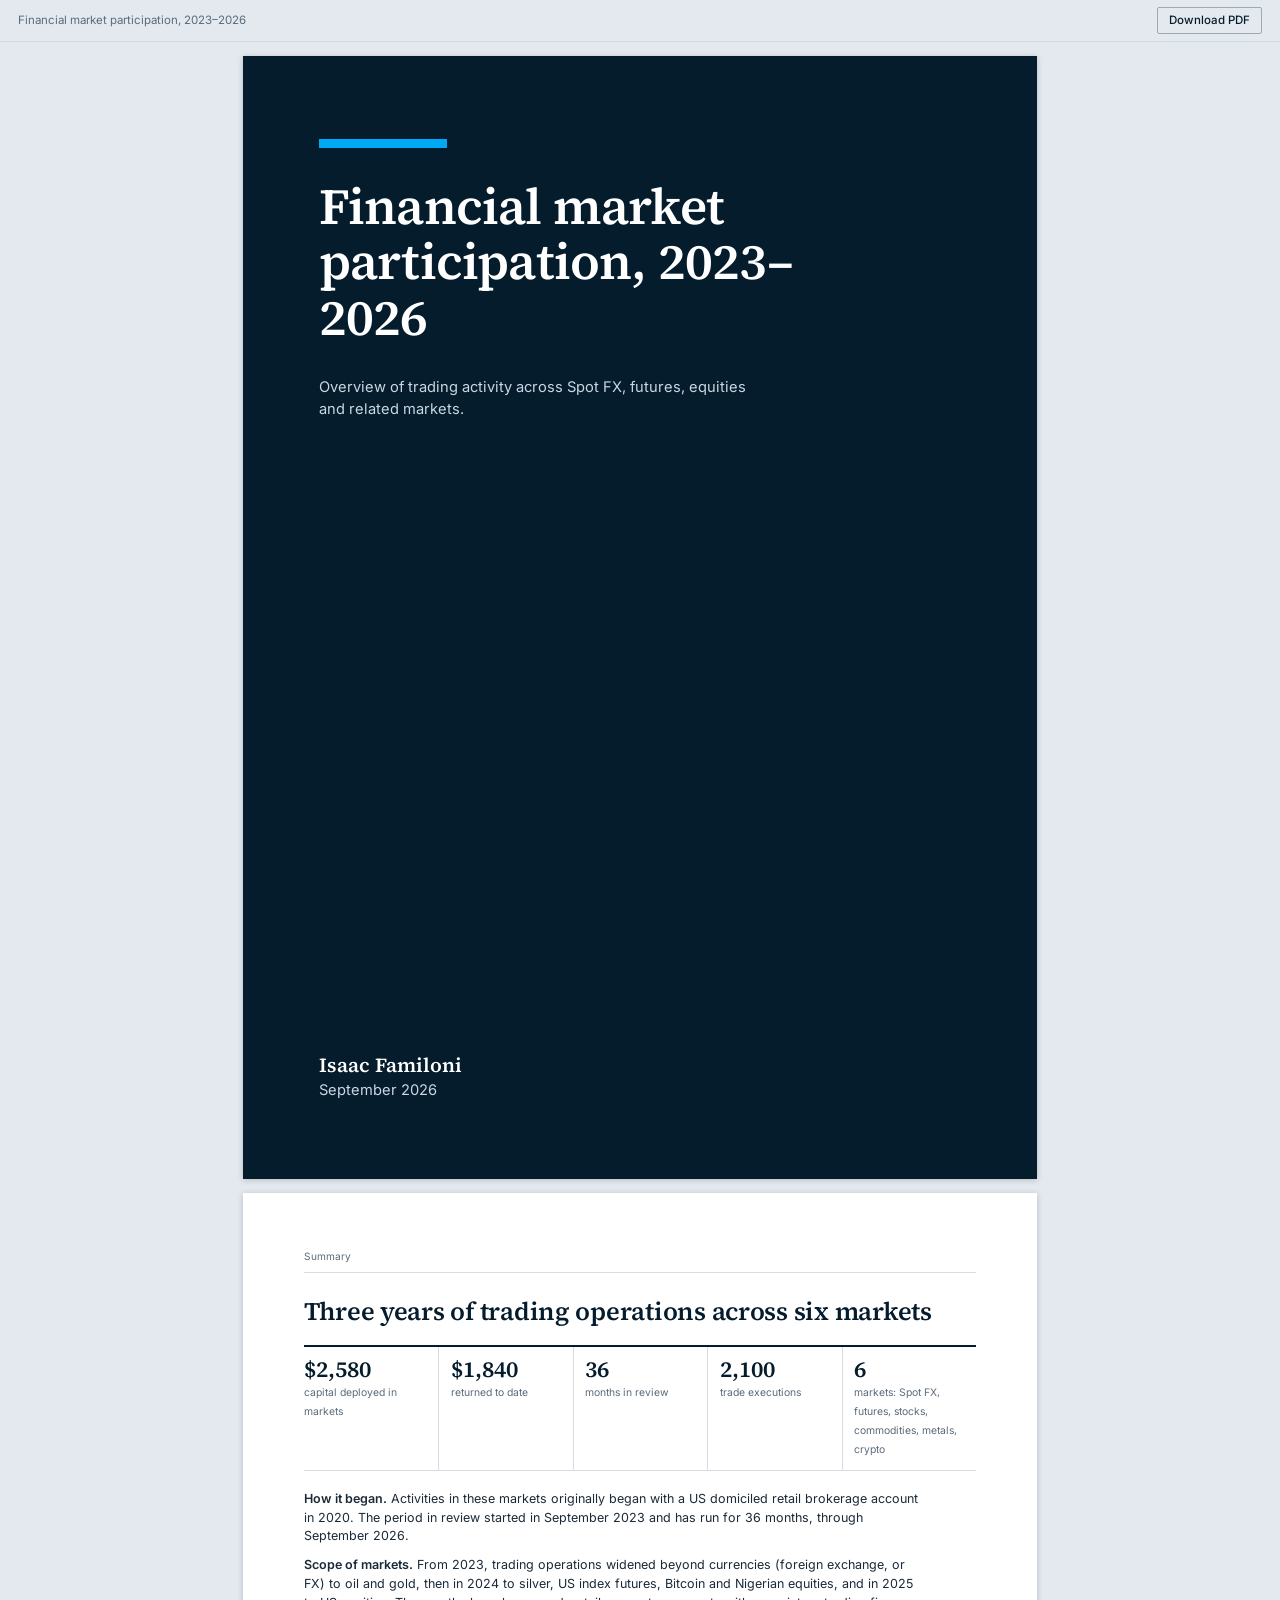
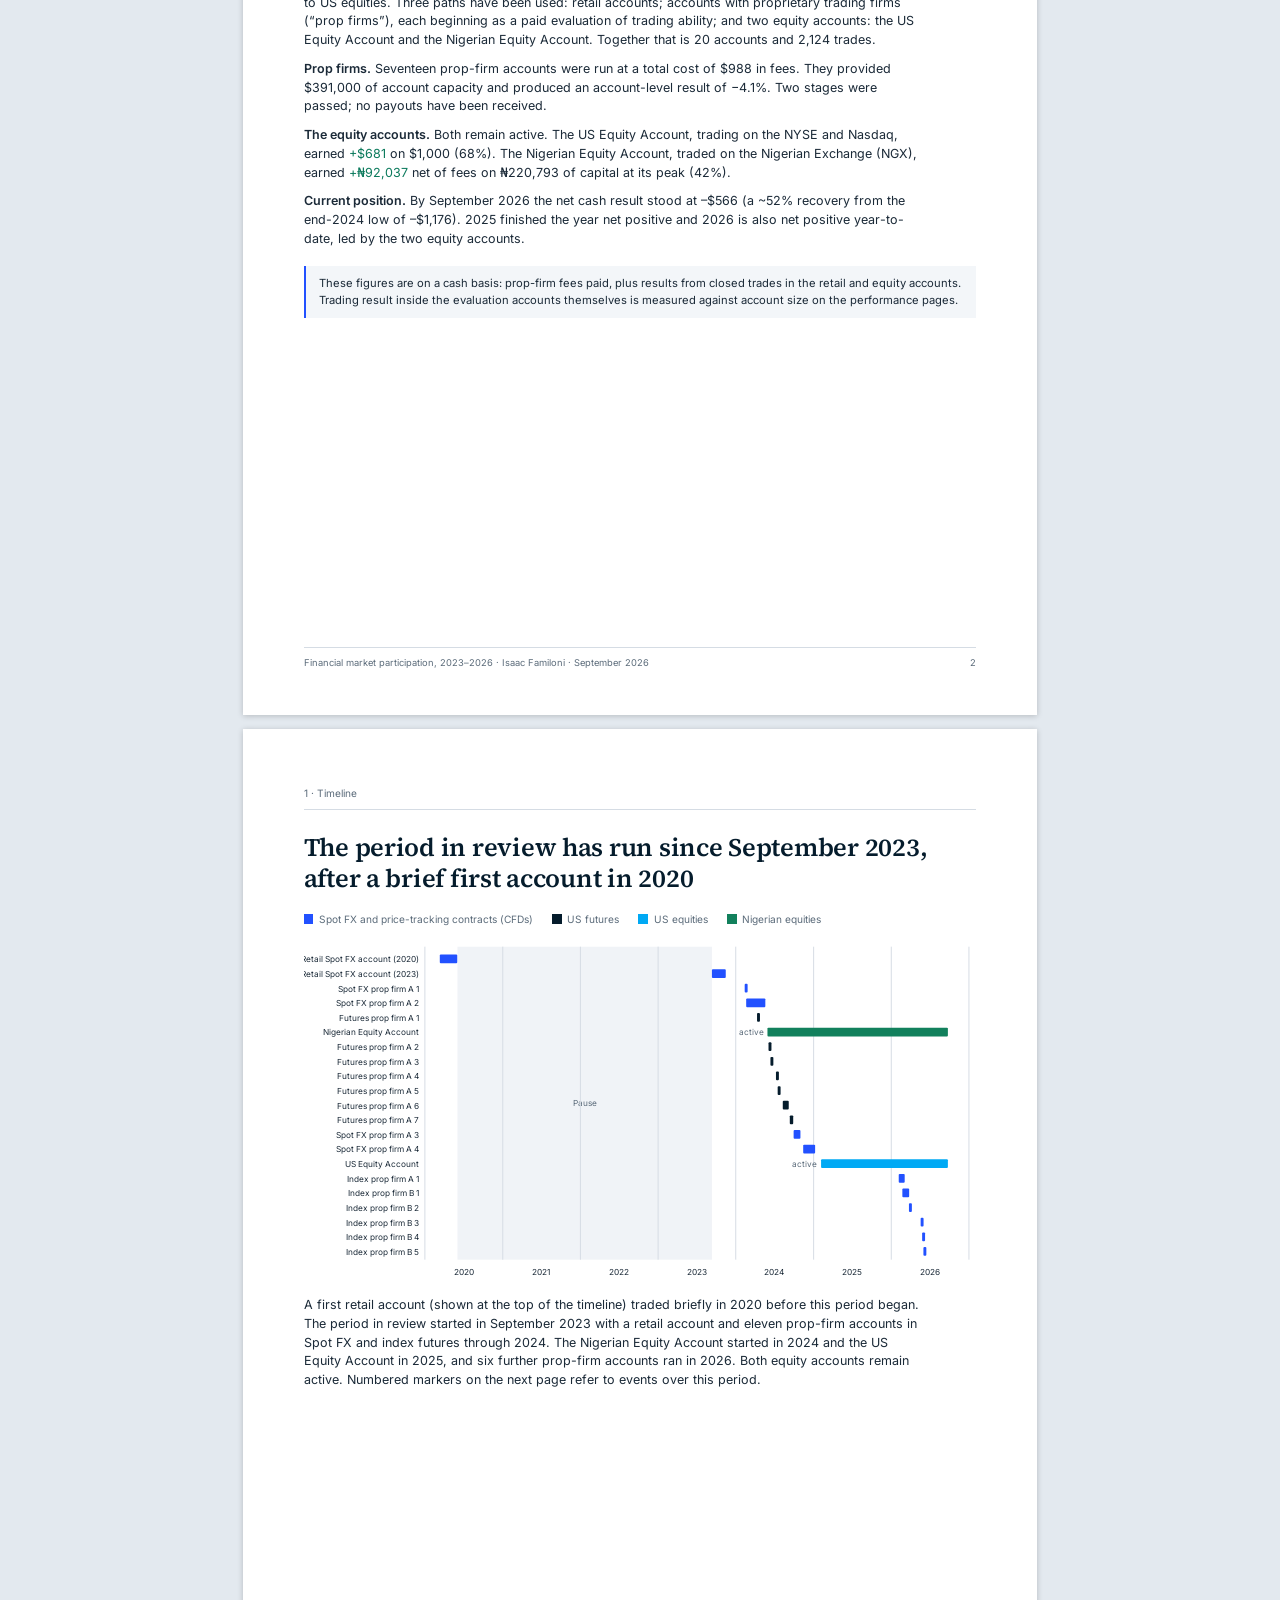
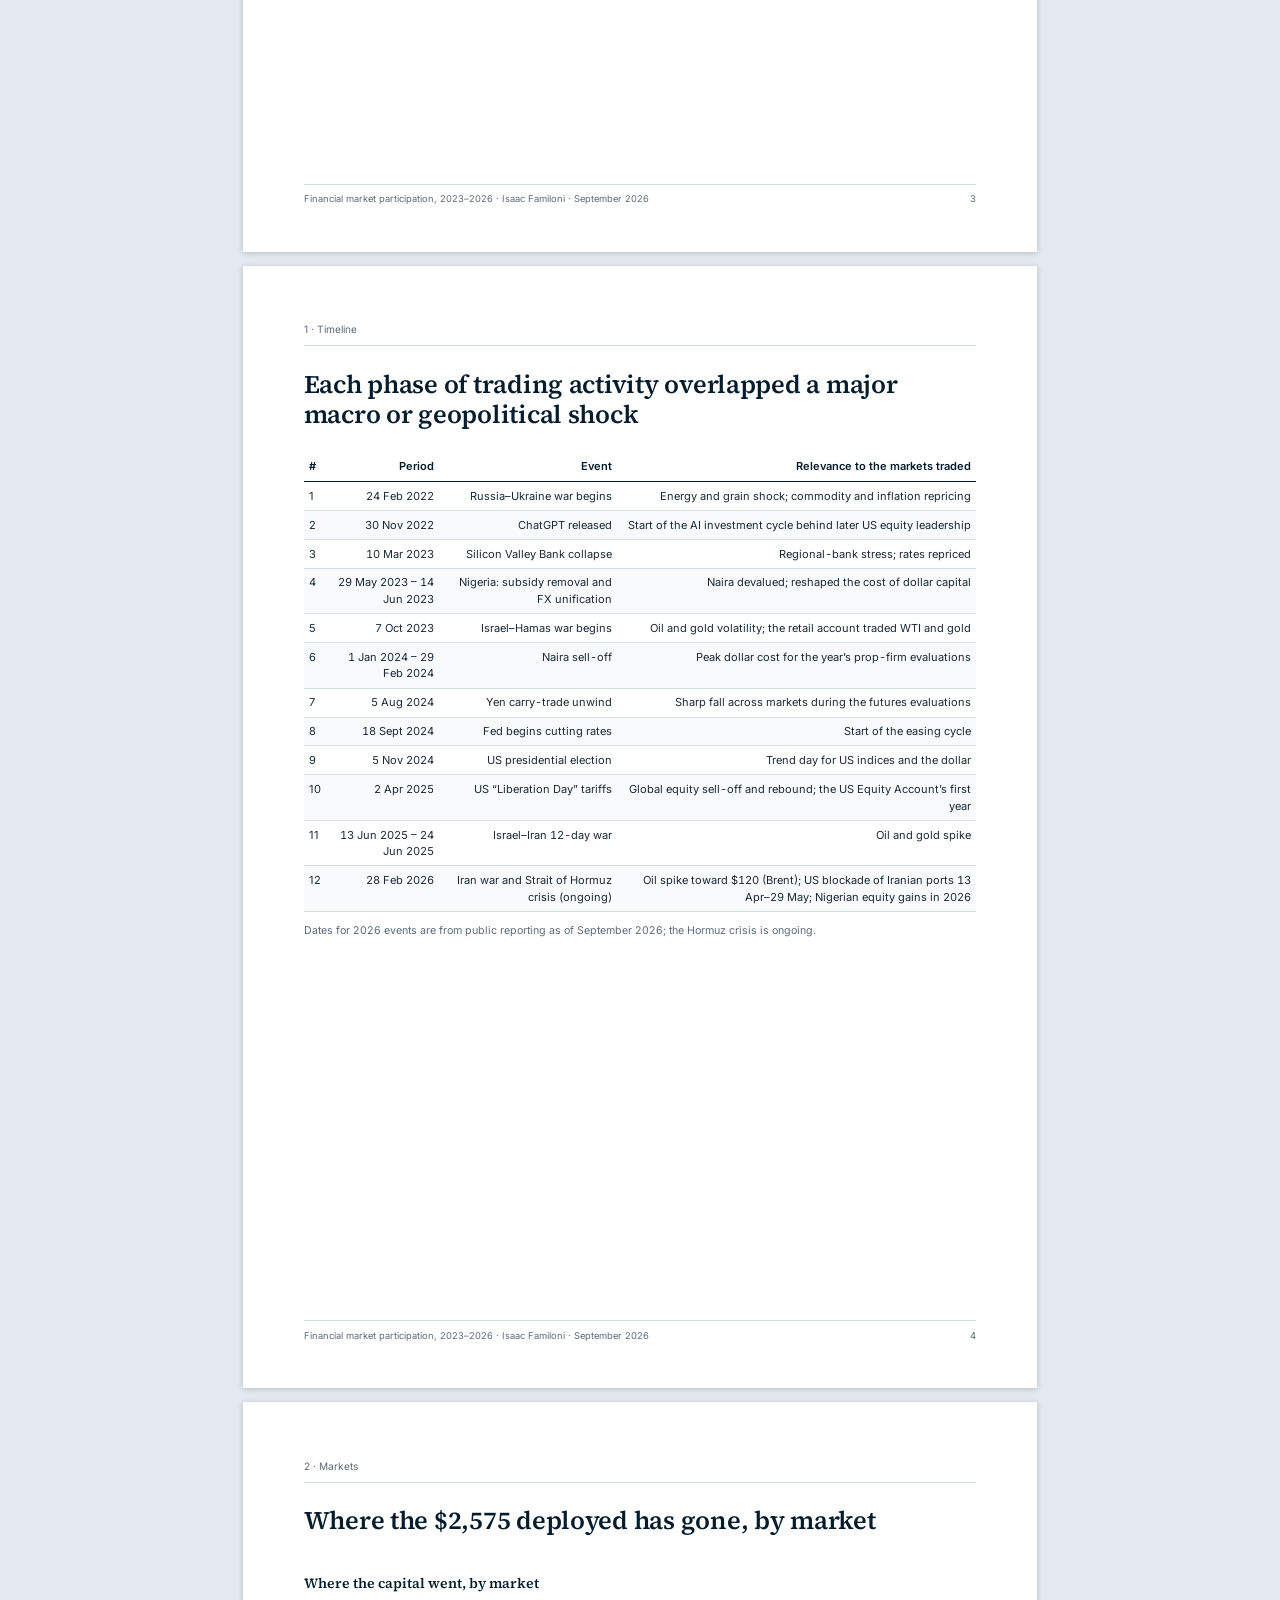
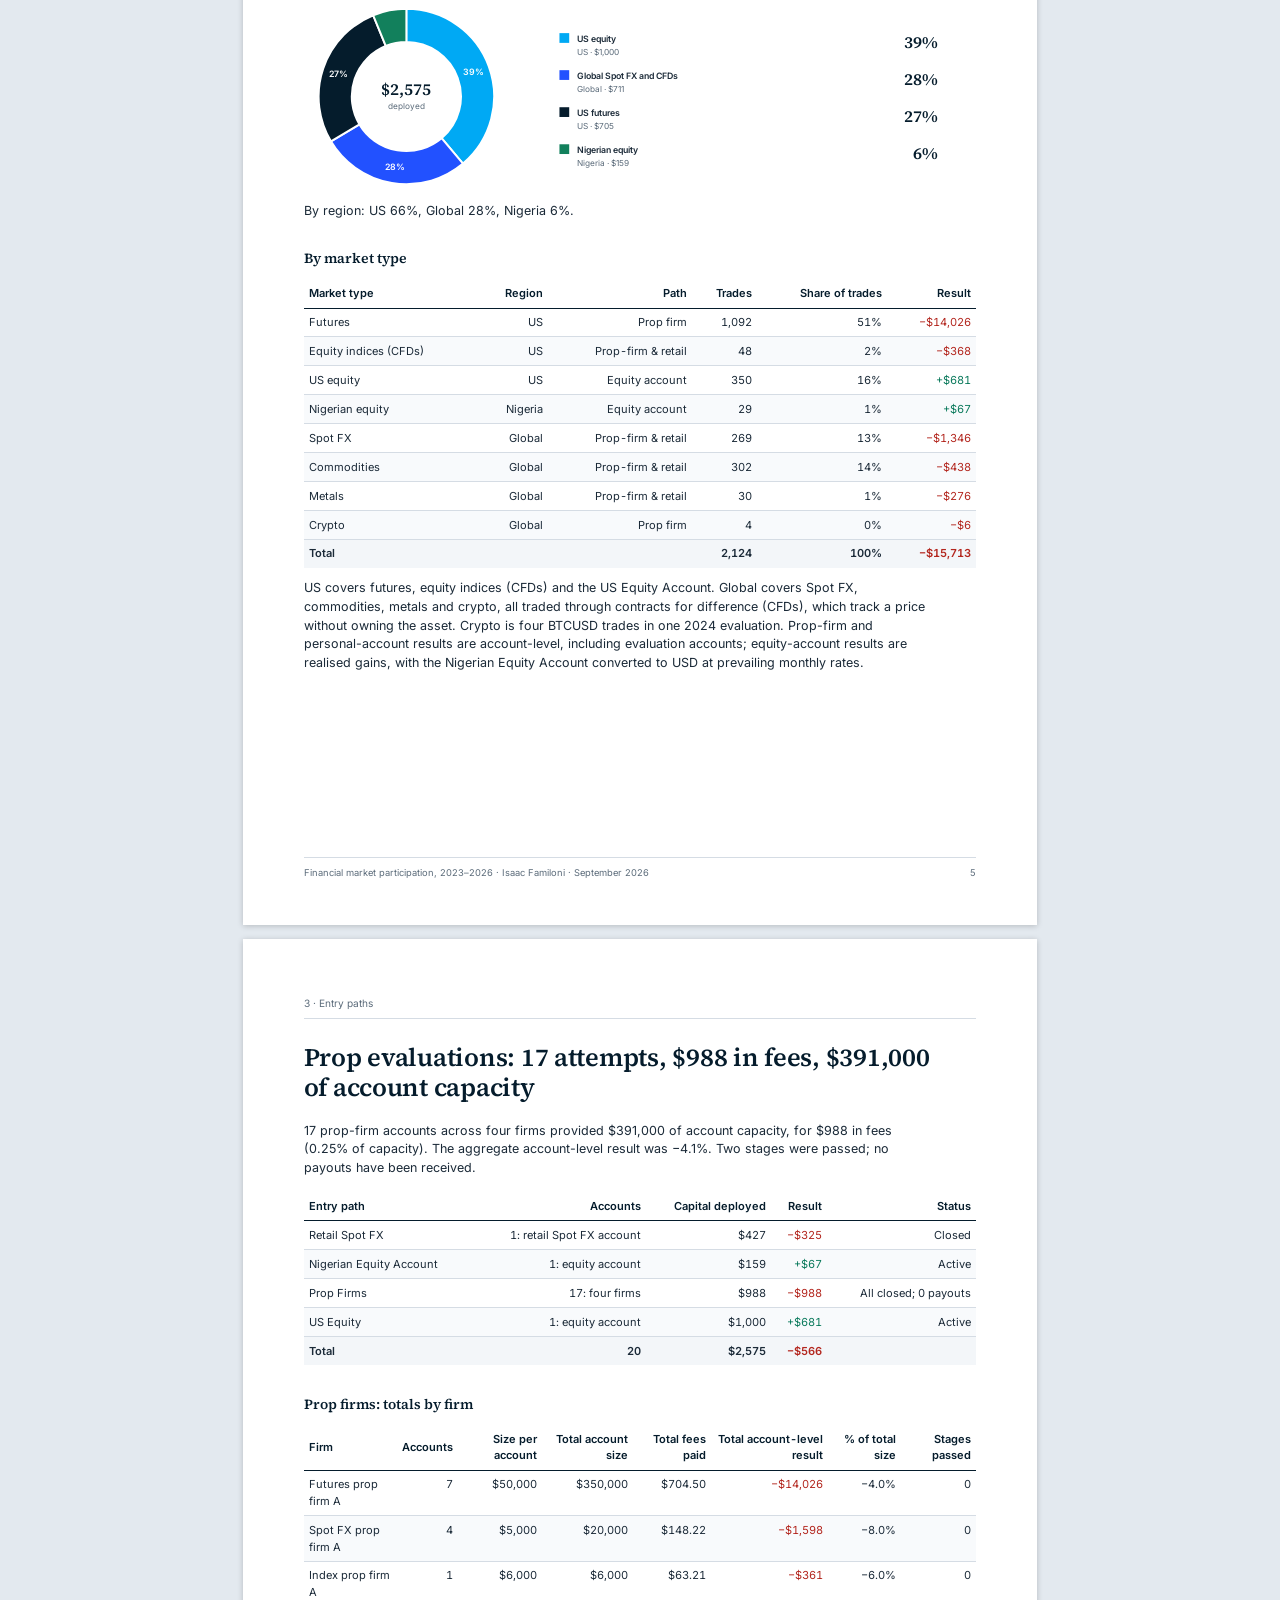
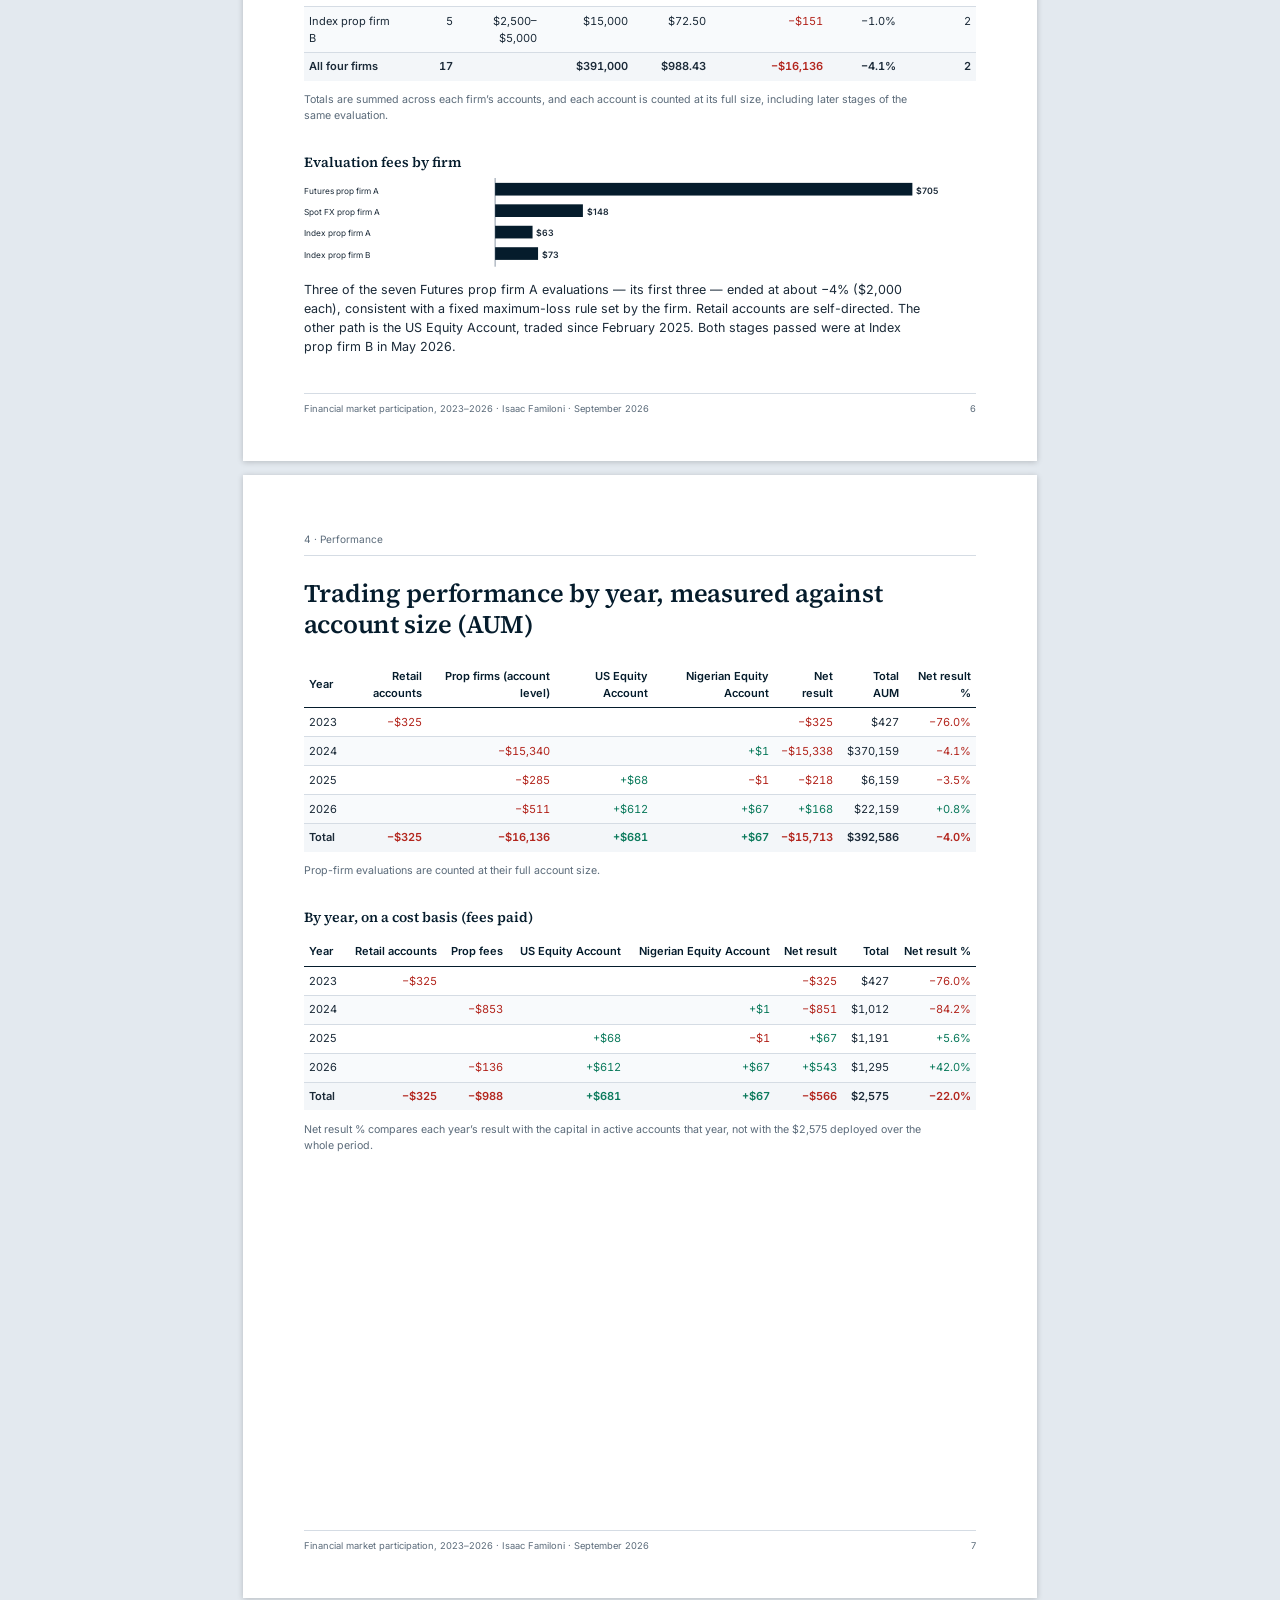
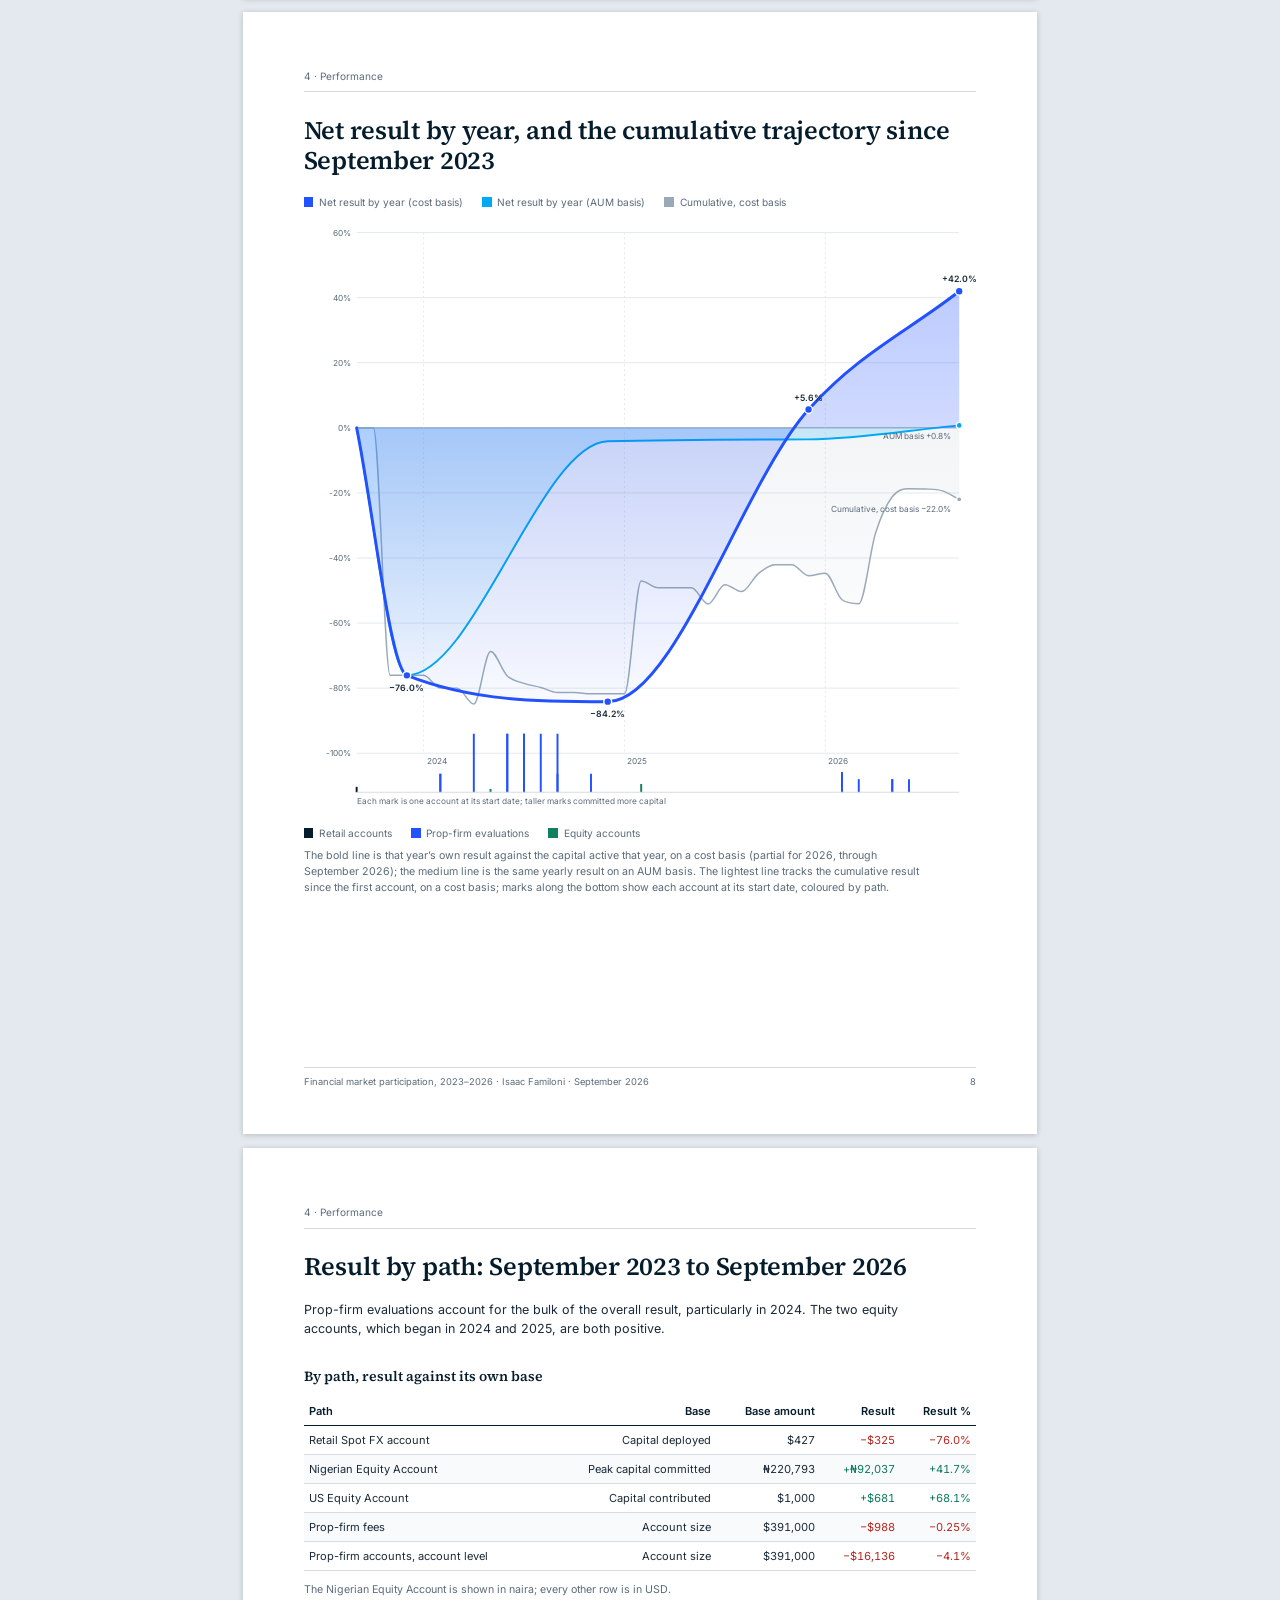
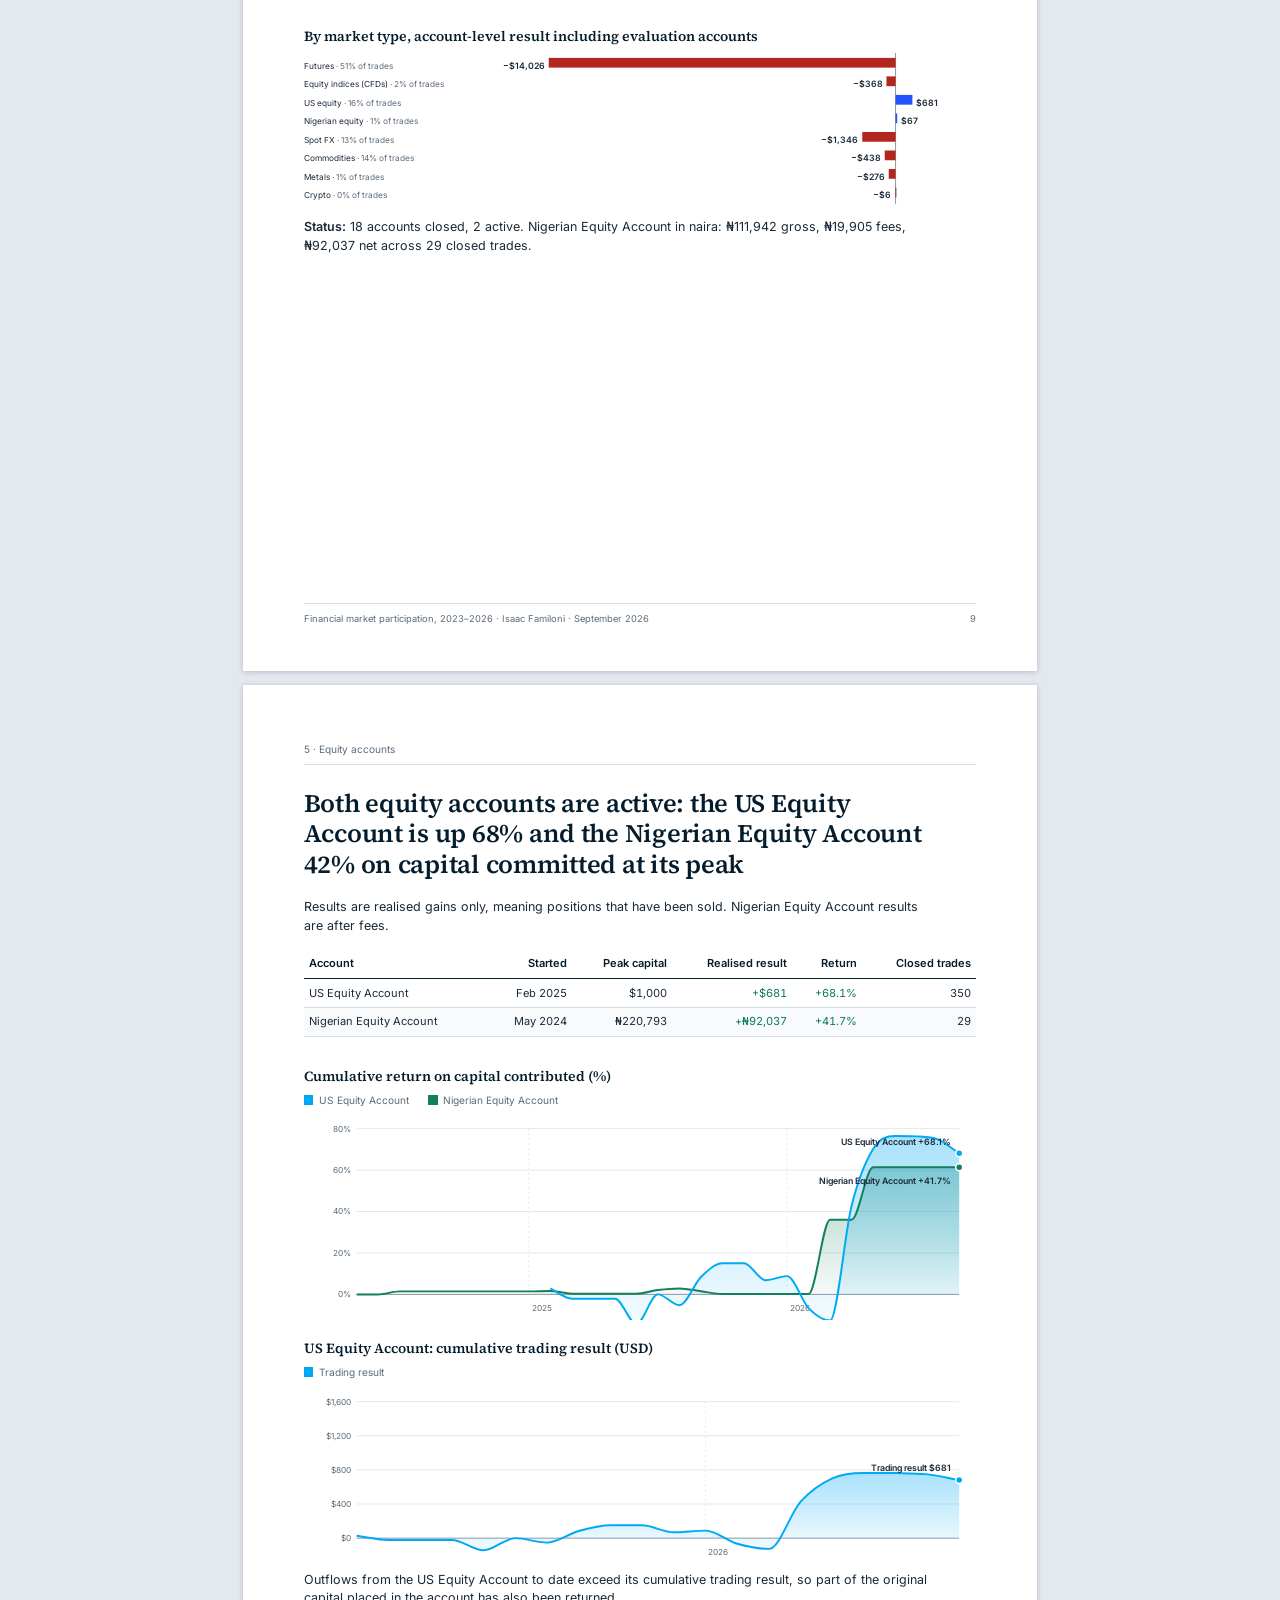
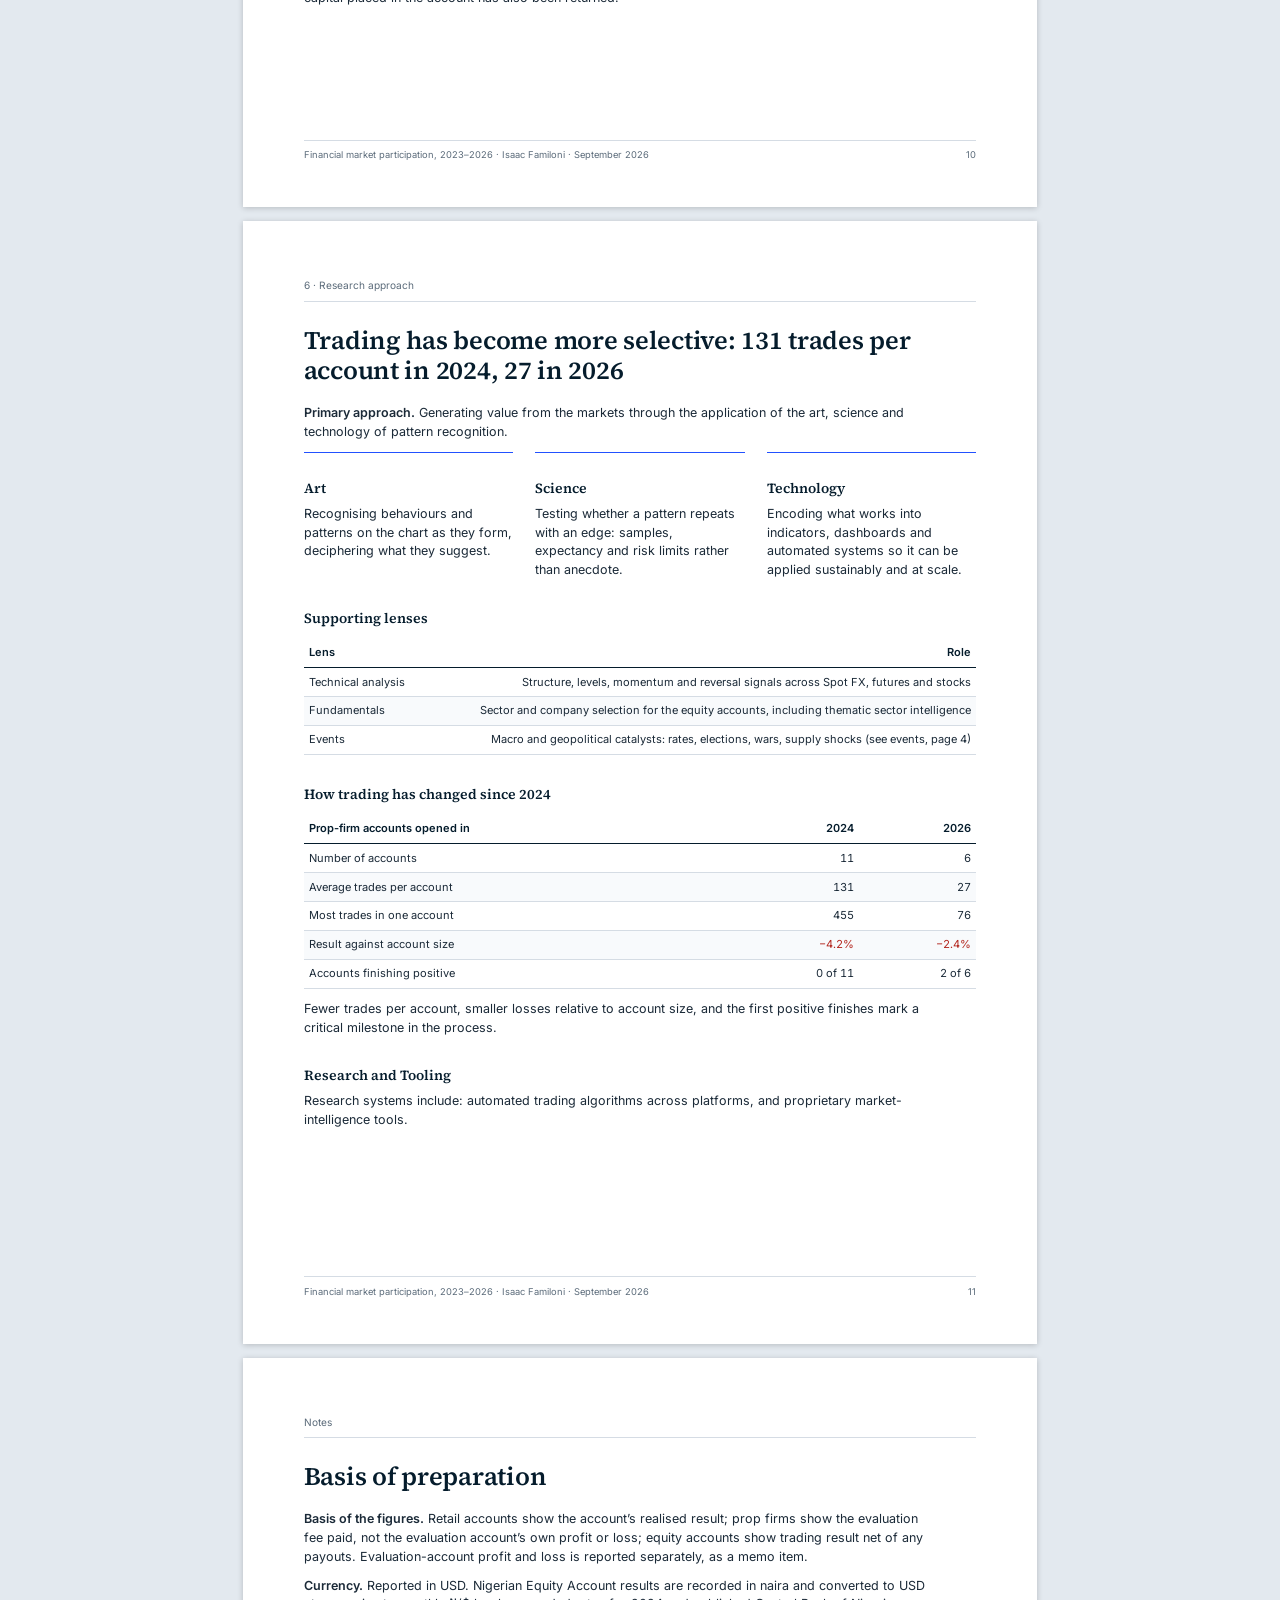
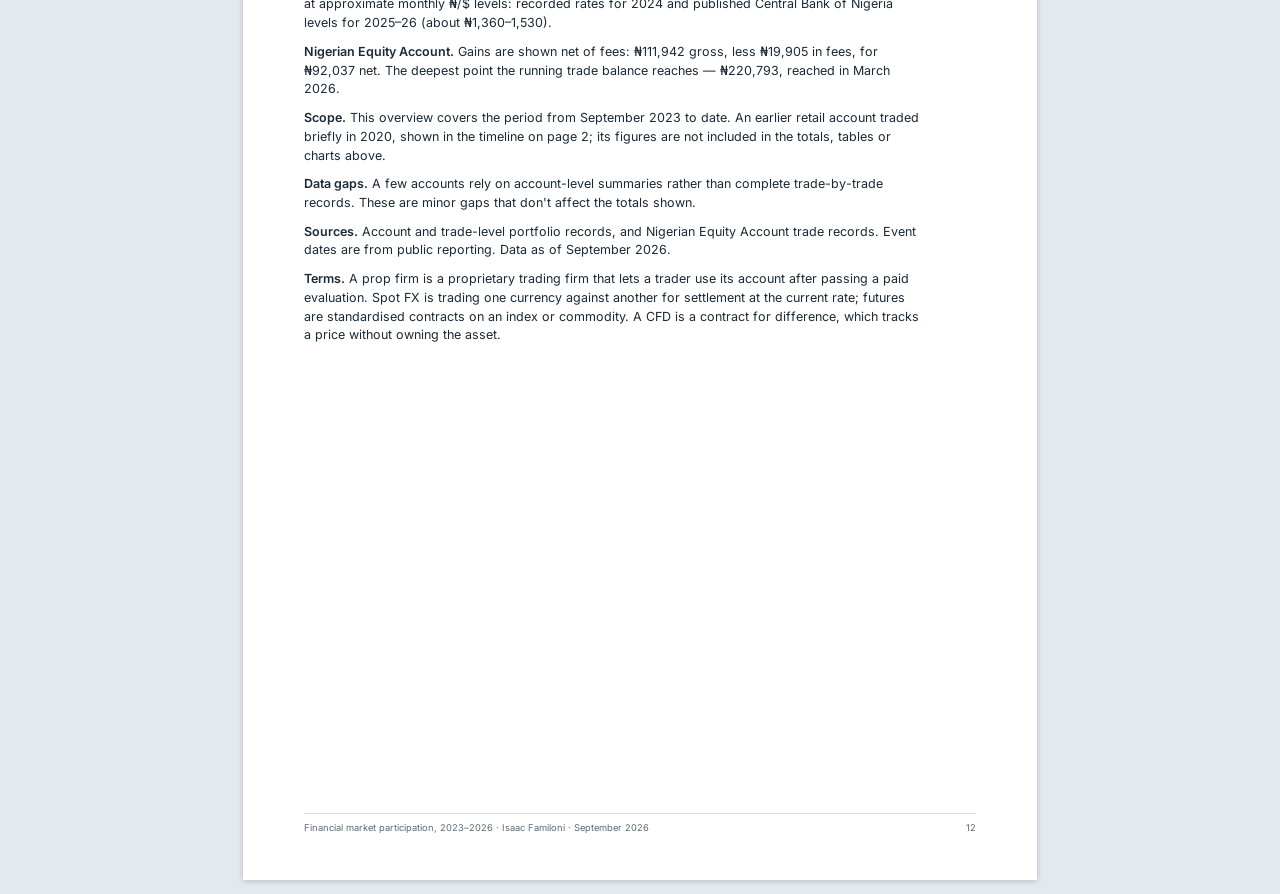
==== commit 2be8b251: "Update print statement from 'Hello' to 'Goodbye'" ====
--- a/overview.html
+++ b/overview.html
@@ -9,11 +9,11 @@
 <p><b>Current position.</b> By September 2026 the net cash result stood at –$566 (a ~52% recovery from the end-2024 low of –$1,176). 2025 finished the year net positive and 2026 is also net positive year-to-date, led by the two equity accounts.</p>
 <div class="note">These figures are on a cash basis: prop-firm fees paid, plus results from closed trades in the retail and equity accounts. Trading result inside the evaluation accounts themselves is measured against account size on the performance pages.</div><div class="ft"><span>Financial market participation, 2023–2026 · <span data-name>Isaac Familoni</span> · <span data-date>September 2026</span></span><span>2</span></div></section>
 <section class="page"><div class="hd"><span>1 · Timeline</span></div><h2>The period in review has run since September 2023, after a brief first account in 2020</h2><div class="lg"><span><i style="background:#2251FF"></i>Spot FX and price-tracking contracts (CFDs)</span><span><i style="background:#051C2C"></i>US futures</span><span><i style="background:#00A9F4"></i>US equities</span><span><i style="background:#12805C"></i>Nigerian equities</span></div><svg viewBox="0 0 690 355" role="img"><rect x="157.38834571763786" y="12" width="260.9964802502933" height="321" fill="#F0F3F7"/><text x="287.88658584278454" y="175.5" text-anchor="middle" class="l m">Pause</text><line x1="124" x2="124" y1="12" y2="333" stroke="#D5DCE4"/><text x="163.71685569026204" y="349" text-anchor="middle" class="l">2020</text><line x1="203.8701603441533" x2="203.8701603441533" y1="12" y2="333" stroke="#D5DCE4"/><text x="243.3687915526007" y="349" text-anchor="middle" class="l">2021</text><line x1="283.522096206492" x2="283.522096206492" y1="12" y2="333" stroke="#D5DCE4"/><text x="323.0207274149394" y="349" text-anchor="middle" class="l">2022</text><line x1="363.1740320688307" x2="363.1740320688307" y1="12" y2="333" stroke="#D5DCE4"/><text x="402.67266327727805" y="349" text-anchor="middle" class="l">2023</text><line x1="442.8259679311693" x2="442.8259679311693" y1="12" y2="333" stroke="#D5DCE4"/><text x="482.54282362143135" y="349" text-anchor="middle" class="l">2024</text><line x1="522.6961282753226" x2="522.6961282753226" y1="12" y2="333" stroke="#D5DCE4"/><text x="562.19475948377" y="349" text-anchor="middle" class="l">2025</text><line x1="602.3480641376614" x2="602.3480641376614" y1="12" y2="333" stroke="#D5DCE4"/><text x="641.8466953461087" y="349" text-anchor="middle" class="l">2026</text><line x1="682" x2="682" y1="12" y2="333" stroke="#D5DCE4"/><text x="118" y="28" text-anchor="end" class="l">Retail Spot FX account (2020)</text><rect x="139.27571372702386" y="20" width="17.89440750879936" height="9" rx="1" fill="#2251FF"/><text x="118" y="43" text-anchor="end" class="l">Retail Spot FX account (2023)</text><rect x="418.3848259679312" y="35" width="14.18459131795072" height="9" rx="1" fill="#2251FF"/><text x="118" y="58" text-anchor="end" class="l">Spot FX prop firm A 1</text><rect x="451.99139616738364" y="50" width="3" height="9" rx="1" fill="#2251FF"/><text x="118" y="73" text-anchor="end" class="l">Spot FX prop firm A 2</text><rect x="453.51896754008607" y="65" width="19.640203363316402" height="9" rx="1" fill="#2251FF"/><text x="118" y="88" text-anchor="end" class="l">Futures prop firm A 1</text><rect x="464.648416112632" y="80" width="3" height="9" rx="1" fill="#051C2C"/><text x="118" y="103" text-anchor="end" class="l">Nigerian Equity Account</text><rect x="475.3414157215487" y="95" width="185.05436057880326" height="9" rx="1" fill="#12805C"/><text x="471.3414157215487" y="103" text-anchor="end" class="l m">active</text><text x="118" y="118" text-anchor="end" class="l">Futures prop firm A 2</text><rect x="476.4325381306218" y="110" width="3" height="9" rx="1" fill="#051C2C"/><text x="118" y="133" text-anchor="end" class="l">Futures prop firm A 3</text><rect x="478.3965584669534" y="125" width="3" height="9" rx="1" fill="#051C2C"/><text x="118" y="148" text-anchor="end" class="l">Futures prop firm A 4</text><rect x="484.0703949941338" y="140" width="3" height="9" rx="1" fill="#051C2C"/><text x="118" y="163" text-anchor="end" class="l">Futures prop firm A 5</text><rect x="485.81619084865076" y="155" width="3" height="9" rx="1" fill="#051C2C"/><text x="118" y="178" text-anchor="end" class="l">Futures prop firm A 6</text><rect x="491.05357841220183" y="170" width="6.110285490809531" height="9" rx="1" fill="#051C2C"/><text x="118" y="193" text-anchor="end" class="l">Futures prop firm A 7</text><rect x="498.2549863120845" y="185" width="3.491591709033969" height="9" rx="1" fill="#051C2C"/><text x="118" y="208" text-anchor="end" class="l">Spot FX prop firm A 3</text><rect x="502.18302698474776" y="200" width="6.983183418068052" height="9" rx="1" fill="#2251FF"/><text x="118" y="223" text-anchor="end" class="l">Spot FX prop firm A 4</text><rect x="512.0031286664059" y="215" width="12.220570981619176" height="9" rx="1" fill="#2251FF"/><text x="118" y="238" text-anchor="end" class="l">US Equity Account</text><rect x="530.3339851388346" y="230" width="130.06179116151736" height="9" rx="1" fill="#00A9F4"/><text x="526.3339851388346" y="238" text-anchor="end" class="l m">active</text><text x="118" y="253" text-anchor="end" class="l">Index prop firm A 1</text><rect x="609.9859210011732" y="245" width="6.110285490809474" height="9" rx="1" fill="#2251FF"/><text x="118" y="268" text-anchor="end" class="l">Index prop firm B 1</text><rect x="613.6957371920219" y="260" width="6.983183418068052" height="9" rx="1" fill="#2251FF"/><text x="118" y="283" text-anchor="end" class="l">Index prop firm B 2</text><rect x="620.4606961282753" y="275" width="3" height="9" rx="1" fill="#2251FF"/><text x="118" y="298" text-anchor="end" class="l">Index prop firm B 3</text><rect x="632.4630426280798" y="290" width="3" height="9" rx="1" fill="#2251FF"/><text x="118" y="313" text-anchor="end" class="l">Index prop firm B 4</text><rect x="633.9906140007822" y="305" width="3" height="9" rx="1" fill="#2251FF"/><text x="118" y="328" text-anchor="end" class="l">Index prop firm B 5</text><rect x="635.2999608916699" y="320" width="3" height="9" rx="1" fill="#2251FF"/></svg>
-<p style="margin-top:4mm">A first retail account (shown at top, 2020) traded briefly before this period began. The period in review started in September 2023 with a retail account and eleven prop-firm accounts in Spot FX and index futures through 2024. The Nigerian Equity Account started in 2024 and the US Equity Account in 2025, and six further prop-firm accounts ran in 2026. Both equity accounts remain active. Numbered markers on the next page refer to events over this period.</p><div class="ft"><span>Financial market participation, 2023–2026 · <span data-name>Isaac Familoni</span> · <span data-date>September 2026</span></span><span>3</span></div></section>
+<p style="margin-top:4mm">A first retail account (shown at the top of the timeline) traded briefly in 2020 before this period began. The period in review started in September 2023 with a retail account and eleven prop-firm accounts in Spot FX and index futures through 2024. The Nigerian Equity Account started in 2024 and the US Equity Account in 2025, and six further prop-firm accounts ran in 2026. Both equity accounts remain active. Numbered markers on the next page refer to events over this period.</p><div class="ft"><span>Financial market participation, 2023–2026 · <span data-name>Isaac Familoni</span> · <span data-date>September 2026</span></span><span>3</span></div></section>
 <section class="page"><div class="hd"><span>1 · Timeline</span></div><h2>Each phase of trading activity overlapped a major macro or geopolitical shock</h2><table class=""><thead><tr><th>#</th><th class="r">Period</th><th class="r">Event</th><th class="r">Relevance to the markets traded</th></tr></thead><tbody><tr><td>1</td><td class="r">24 Feb 2022</td><td class="r">Russia–Ukraine war begins</td><td class="r">Energy and grain shock; commodity and inflation repricing</td></tr><tr><td>2</td><td class="r">30 Nov 2022</td><td class="r">ChatGPT released</td><td class="r">Start of the AI investment cycle behind later US equity leadership</td></tr><tr><td>3</td><td class="r">10 Mar 2023</td><td class="r">Silicon Valley Bank collapse</td><td class="r">Regional-bank stress; rates repriced</td></tr><tr><td>4</td><td class="r">29 May 2023 – 14 Jun 2023</td><td class="r">Nigeria: subsidy removal and FX unification</td><td class="r">Naira devalued; reshaped the cost of dollar capital</td></tr><tr><td>5</td><td class="r">7 Oct 2023</td><td class="r">Israel–Hamas war begins</td><td class="r">Oil and gold volatility; the retail account traded WTI and gold</td></tr><tr><td>6</td><td class="r">1 Jan 2024 – 29 Feb 2024</td><td class="r">Naira sell-off</td><td class="r">Peak dollar cost for the year’s prop-firm evaluations</td></tr><tr><td>7</td><td class="r">5 Aug 2024</td><td class="r">Yen carry-trade unwind</td><td class="r">Sharp fall across markets during the futures evaluations</td></tr><tr><td>8</td><td class="r">18 Sept 2024</td><td class="r">Fed begins cutting rates</td><td class="r">Start of the easing cycle</td></tr><tr><td>9</td><td class="r">5 Nov 2024</td><td class="r">US presidential election</td><td class="r">Trend day for US indices and the dollar</td></tr><tr><td>10</td><td class="r">2 Apr 2025</td><td class="r">US “Liberation Day” tariffs</td><td class="r">Global equity sell-off and rebound; the US Equity Account’s first year</td></tr><tr><td>11</td><td class="r">13 Jun 2025 – 24 Jun 2025</td><td class="r">Israel–Iran 12-day war</td><td class="r">Oil and gold spike</td></tr><tr><td>12</td><td class="r">28 Feb 2026</td><td class="r">Iran war and Strait of Hormuz crisis (ongoing)</td><td class="r">Oil spike toward $120 (Brent); US blockade of Iranian ports 13 Apr–29 May; Nigerian equity gains in 2026</td></tr></tbody></table><p style="font-size:8pt;color:#5B6B7A">Dates for 2026 events are from public reporting as of September 2026; the Hormuz crisis is ongoing.</p><div class="ft"><span>Financial market participation, 2023–2026 · <span data-name>Foabao</span> · <span data-date>September 2026</span></span><span>4</span></div></section>
 <section class="page"><div class="hd"><span>2 · Markets</span></div><h2>Where the $2,575 deployed has gone, by market</h2><h3>Where the capital went, by market</h3><svg viewBox="0 0 690 200" role="img"><path d="M105,10A90,90 0 0 1 163.05552880588937,168.771764373677L141.12344014588672,142.79132005473235A56,56 0 0 0 105,44Z" fill="#00A9F4" stroke="#fff" stroke-width="2"/><text x="173.56038426685245" y="77.93062208227877" text-anchor="middle" class="v w">39%</text><rect x="262" y="35" width="10" height="10" fill="#00A9F4"/><text x="280" y="44" class="v">US equity</text><text x="280" y="57" class="l m">US · $1,000</text><text x="650" y="50" text-anchor="end" style="font:600 17px 'Source Serif 4',Georgia,serif;fill:#051C2C">39%</text><path d="M163.05552880588937,168.771764373677A90,90 0 0 1 27.633178578673807,145.9823329460416L56.86064444895259,128.6112293886481A56,56 0 0 0 141.12344014588672,142.79132005473235Z" fill="#2251FF" stroke="#fff" stroke-width="2"/><text x="92.88559863683977" y="174.98778562792623" text-anchor="middle" class="v w">28%</text><rect x="262" y="73" width="10" height="10" fill="#2251FF"/><text x="280" y="82" class="v">Global Spot FX and CFDs</text><text x="280" y="95" class="l m">Global · $711</text><text x="650" y="88" text-anchor="end" style="font:600 17px 'Source Serif 4',Georgia,serif;fill:#051C2C">28%</text><path d="M27.633178578673807,145.9823329460416A90,90 0 0 1 70.972882408516,16.68040285493862L83.82757127640996,48.15669510973959A56,56 0 0 0 56.86064444895259,128.6112293886481Z" fill="#051C2C" stroke="#fff" stroke-width="2"/><text x="35.78460577035287" y="79.80023272456097" text-anchor="middle" class="v w">27%</text><rect x="262" y="111" width="10" height="10" fill="#051C2C"/><text x="280" y="120" class="v">US futures</text><text x="280" y="133" class="l m">US · $705</text><text x="650" y="126" text-anchor="end" style="font:600 17px 'Source Serif 4',Georgia,serif;fill:#051C2C">27%</text><path d="M70.972882408516,16.68040285493862A90,90 0 0 1 104.99999999999999,10L104.99999999999999,44A56,56 0 0 0 83.82757127640996,48.15669510973959Z" fill="#12805C" stroke="#fff" stroke-width="2"/><rect x="262" y="149" width="10" height="10" fill="#12805C"/><text x="280" y="158" class="v">Nigerian equity</text><text x="280" y="171" class="l m">Nigeria · $159</text><text x="650" y="164" text-anchor="end" style="font:600 17px 'Source Serif 4',Georgia,serif;fill:#051C2C">6%</text><text x="105" y="98" text-anchor="middle" style="font:600 17px 'Source Serif 4',Georgia,serif;fill:#051C2C">$2,575</text><text x="105" y="113" text-anchor="middle" class="l m">deployed</text></svg><p style="margin-top:2mm">By region: US 66%, Global 28%, Nigeria 6%.</p>
 <h3>By market type</h3><table class=""><thead><tr><th>Market type</th><th class="r">Region</th><th class="r">Path</th><th class="r">Trades</th><th class="r">Share of trades</th><th class="r">Result</th></tr></thead><tbody><tr><td>Futures</td><td class="r">US</td><td class="r">Prop firm</td><td class="r">1,092</td><td class="r">51%</td><td class="r"><span class="neg">−$14,026</span></td></tr><tr><td>Equity indices (CFDs)</td><td class="r">US</td><td class="r">Prop-firm & retail</td><td class="r">48</td><td class="r">2%</td><td class="r"><span class="neg">−$368</span></td></tr><tr><td>US equity</td><td class="r">US</td><td class="r">Equity account</td><td class="r">350</td><td class="r">16%</td><td class="r"><span class="pos">+$681</span></td></tr><tr><td>Nigerian equity</td><td class="r">Nigeria</td><td class="r">Equity account</td><td class="r">29</td><td class="r">1%</td><td class="r"><span class="pos">+$67</span></td></tr><tr><td>Spot FX</td><td class="r">Global</td><td class="r">Prop-firm & retail</td><td class="r">269</td><td class="r">13%</td><td class="r"><span class="neg">−$1,346</span></td></tr><tr><td>Commodities</td><td class="r">Global</td><td class="r">Prop-firm & retail</td><td class="r">302</td><td class="r">14%</td><td class="r"><span class="neg">−$438</span></td></tr><tr><td>Metals</td><td class="r">Global</td><td class="r">Prop-firm & retail</td><td class="r">30</td><td class="r">1%</td><td class="r"><span class="neg">−$276</span></td></tr><tr><td>Crypto</td><td class="r">Global</td><td class="r">Prop firm</td><td class="r">4</td><td class="r">0%</td><td class="r"><span class="neg">−$6</span></td></tr><tr class="tot"><td>Total</td><td class="r"></td><td class="r"></td><td class="r">2,124</td><td class="r">100%</td><td class="r"><span class="neg">−$15,713</span></td></tr></tbody></table>
-<p>US covers futures, equity indices (CFDs) and the US Equity Account. Global covers Spot FX, commodities, metals and crypto, all traded through contracts for difference (CFDs), which track a price without owning the asset. Crypto is four BTCUSD trades in one 2024 evaluation. Prop-firm and personal-account results are account-level, including evaluation accounts; equity-account results are realised gains, with the Nigerian Equity Account converted to USD at prevailing monthly rates.</p><div class="ft"><span>Financial market participation, 2023–2026 · <span data-name>Foabao</span> · <span data-date>September 2026</span></span><span>5</span></div></section>
+<p>US covers futures, equity indices (CFDs) and the US Equity Account. Global covers Spot FX, commodities, metals and crypto, all traded through contracts for difference (CFDs), which track a price without owning the asset. Crypto is four BTCUSD trades in one 2024 evaluation. Prop-firm and personal-account results are account-level, including evaluation accounts; equity-account results are realised gains, with the Nigerian Equity Account converted to USD at prevailing monthly rates.</p><div class="ft"><span>Financial market participation, 2023–2026 · <span data-name>Isaac Familoni</span> · <span data-date>September 2026</span></span><span>5</span></div></section>
 <section class="page"><div class="hd"><span>3 · Entry paths</span></div><h2>Prop evaluations: 17 attempts, $988 in fees, $391,000 of account capacity</h2><p>17 prop-firm accounts across four firms provided $391,000 of account capacity, for $988 in fees (0.25% of capacity). The aggregate account-level result was −4.1%. Two stages were passed; no payouts have been received.</p><table class=""><thead><tr><th>Entry path</th><th class="r">Accounts</th><th class="r">Capital deployed</th><th class="r">Result</th><th class="r">Status</th></tr></thead><tbody><tr><td>Retail Spot FX</td><td class="r">1: retail Spot FX account</td><td class="r">$427</td><td class="r"><span class="neg">−$325</span></td><td class="r">Closed</td></tr><tr><td>Nigerian Equity Account</td><td class="r">1: equity account</td><td class="r">$159</td><td class="r"><span class="pos">+$67</span></td><td class="r">Active</td></tr><tr><td>Prop Firms</td><td class="r">17: four firms</td><td class="r">$988</td><td class="r"><span class="neg">−$988</span></td><td class="r">All closed; 0 payouts</td></tr><tr><td>US Equity</td><td class="r">1: equity account</td><td class="r">$1,000</td><td class="r"><span class="pos">+$681</span></td><td class="r">Active</td></tr><tr class="tot"><td>Total</td><td class="r">20</td><td class="r">$2,575</td><td class="r"><span class="neg">−$566</span></td><td class="r"></td></tr></tbody></table><h3>Prop firms: totals by firm</h3><table class=""><thead><tr><th>Firm</th><th class="r">Accounts</th><th class="r">Size per account</th><th class="r">Total account size</th><th class="r">Total fees paid</th><th class="r">Total account-level result</th><th class="r">% of total size</th><th class="r">Stages passed</th></tr></thead><tbody><tr><td>Futures prop firm A</td><td class="r">7</td><td class="r">$50,000</td><td class="r">$350,000</td><td class="r">$704.50</td><td class="r"><span class="neg">−$14,026</span></td><td class="r">−4.0%</td><td class="r">0</td></tr><tr><td>Spot FX prop firm A</td><td class="r">4</td><td class="r">$5,000</td><td class="r">$20,000</td><td class="r">$148.22</td><td class="r"><span class="neg">−$1,598</span></td><td class="r">−8.0%</td><td class="r">0</td></tr><tr><td>Index prop firm A</td><td class="r">1</td><td class="r">$6,000</td><td class="r">$6,000</td><td class="r">$63.21</td><td class="r"><span class="neg">−$361</span></td><td class="r">−6.0%</td><td class="r">0</td></tr><tr><td>Index prop firm B</td><td class="r">5</td><td class="r">$2,500–$5,000</td><td class="r">$15,000</td><td class="r">$72.50</td><td class="r"><span class="neg">−$151</span></td><td class="r">−1.0%</td><td class="r">2</td></tr><tr class="tot"><td>All four firms</td><td class="r">17</td><td class="r"></td><td class="r">$391,000</td><td class="r">$988.43</td><td class="r"><span class="neg">−$16,136</span></td><td class="r">−4.1%</td><td class="r">2</td></tr></tbody></table>
 <p style="font-size:8pt;color:#5B6B7A">Totals are summed across each firm’s accounts, and each account is counted at its full size, including later stages of the same evaluation.</p><h3>Evaluation fees by firm</h3><svg viewBox="0 0 690 94" role="img"><line x1="196" x2="196" y1="0" y2="91" stroke="#8A97A5"/><text x="0" y="16" class="l">Futures prop firm A</text><rect x="196" y="5" width="428" height="13" fill="#051C2C"/><text x="628" y="16" text-anchor="start" class="v">$705</text><text x="0" y="38" class="l">Spot FX prop firm A</text><rect x="196" y="27" width="90.04706884315117" height="13" fill="#051C2C"/><text x="290.0470688431512" y="38" text-anchor="start" class="v">$148</text><text x="0" y="60" class="l">Index prop firm A</text><rect x="196" y="49" width="38.40153300212917" height="13" fill="#051C2C"/><text x="238.40153300212916" y="60" text-anchor="start" class="v">$63</text><text x="0" y="82" class="l">Index prop firm B</text><rect x="196" y="71" width="44.045422285308724" height="13" fill="#051C2C"/><text x="244.04542228530872" y="82" text-anchor="start" class="v">$73</text></svg>
 <p style="margin-top:3mm">Three of the seven Futures prop firm A evaluations — its first three — ended at about −4% ($2,000 each), consistent with a fixed maximum-loss rule set by the firm. Retail accounts are self-directed. The other path is the US Equity Account, traded since February 2025. Both stages passed were at Index prop firm B in May 2026.</p><div class="ft"><span>Financial market participation, 2023–2026 · <span data-name>Isaac Familoni</span> · <span data-date>September 2026</span></span><span>6</span></div></section>
@@ -24,22 +24,22 @@
 <svg viewBox="0 0 690 620" role="img"><defs><linearGradient id="jgP" x1="0" y1="0" x2="0" y2="1"><stop offset="0" stop-color="#2251FF" stop-opacity="0.30"/><stop offset="1" stop-color="#2251FF" stop-opacity="0.03"/></linearGradient><linearGradient id="jgS" x1="0" y1="0" x2="0" y2="1"><stop offset="0" stop-color="#00A9F4" stop-opacity="0.18"/><stop offset="1" stop-color="#00A9F4" stop-opacity="0.02"/></linearGradient><linearGradient id="jgT" x1="0" y1="0" x2="0" y2="1"><stop offset="0" stop-color="#9AA9B8" stop-opacity="0.12"/><stop offset="1" stop-color="#9AA9B8" stop-opacity="0.01"/></linearGradient></defs><line x1="54" x2="672" y1="550" y2="550" stroke="#E3E9EF"/><text x="48" y="553" text-anchor="end" class="l m">-100%</text><line x1="54" x2="672" y1="483.25" y2="483.25" stroke="#E3E9EF"/><text x="48" y="486.25" text-anchor="end" class="l m">-80%</text><line x1="54" x2="672" y1="416.5" y2="416.5" stroke="#E3E9EF"/><text x="48" y="419.5" text-anchor="end" class="l m">-60%</text><line x1="54" x2="672" y1="349.75" y2="349.75" stroke="#E3E9EF"/><text x="48" y="352.75" text-anchor="end" class="l m">-40%</text><line x1="54" x2="672" y1="283" y2="283" stroke="#E3E9EF"/><text x="48" y="286" text-anchor="end" class="l m">-20%</text><line x1="54" x2="672" y1="216.25" y2="216.25" stroke="#8A97A5"/><text x="48" y="219.25" text-anchor="end" class="l m">0%</text><line x1="54" x2="672" y1="149.5" y2="149.5" stroke="#E3E9EF"/><text x="48" y="152.5" text-anchor="end" class="l m">20%</text><line x1="54" x2="672" y1="82.75" y2="82.75" stroke="#E3E9EF"/><text x="48" y="85.75" text-anchor="end" class="l m">40%</text><line x1="54" x2="672" y1="16" y2="16" stroke="#E3E9EF"/><text x="48" y="19" text-anchor="end" class="l m">60%</text><line x1="122.66666666666666" x2="122.66666666666666" y1="16" y2="550" stroke="#E3E9EF" stroke-dasharray="2 3"/><text x="125.66666666666666" y="561" class="l m">2024</text><line x1="328.66666666666663" x2="328.66666666666663" y1="16" y2="550" stroke="#E3E9EF" stroke-dasharray="2 3"/><text x="331.66666666666663" y="561" class="l m">2025</text><line x1="534.6666666666667" x2="534.6666666666667" y1="16" y2="550" stroke="#E3E9EF" stroke-dasharray="2 3"/><text x="537.6666666666667" y="561" class="l m">2026</text><path d="M54,216.25C59.72222222222222,216.25 65.44444444444444,216.25 71.16666666666666,216.25C76.88888888888889,216.25 82.6111111111111,470.0659141974442 88.33333333333333,470.0659141974442C94.05555555555556,470.0659141974442 99.77777777777777,470.0659141974442 105.5,470.0659141974442C111.22222222222221,470.0659141974442 116.94444444444444,470.0659141974442 122.66666666666666,470.0659141974442C128.38888888888889,470.0659141974442 134.11111111111111,483.1990816805539 139.83333333333334,483.1990816805539C145.55555555555557,483.1990816805539 151.27777777777777,483.1990816805539 157,483.1990816805539C162.72222222222223,483.1990816805539 168.44444444444446,499.4977708277881 174.16666666666669,499.4977708277881C179.88888888888889,499.4977708277881 185.61111111111111,445.6144552345144 191.33333333333331,445.6144552345144C197.05555555555554,445.6144552345144 202.77777777777777,465.23825469341296 208.5,470.6868159362405C214.22222222222223,476.1353771790681 219.94444444444446,476.33669263159584 225.66666666666669,478.30582269148C231.3888888888889,480.27495275136414 237.11111111111111,480.9363399243495 242.83333333333334,482.5015962955454C248.55555555555557,484.06685266674134 254.27777777777777,487.69736091865565 260,487.69736091865565C265.72222222222223,487.69736091865565 271.4444444444444,487.69736091865565 277.16666666666663,487.69736091865565C282.88888888888886,487.69736091865565 288.61111111111114,489.0795065484825 294.33333333333337,489.0795065484825C300.0555555555556,489.0795065484825 305.77777777777777,489.0795065484825 311.5,489.0795065484825C317.22222222222223,489.0795065484825 322.9444444444444,489.0795065484825 328.66666666666663,489.0795065484825C334.38888888888886,489.0795065484825 340.1111111111111,373.26022490800665 345.8333333333333,373.26022490800665C351.55555555555554,373.26022490800665 357.27777777777777,380.23282481948854 363,380.23282481948854C368.72222222222223,380.23282481948854 374.44444444444446,380.23282481948854 380.1666666666667,380.23282481948854C385.8888888888889,380.23282481948854 391.61111111111114,380.23282481948854 397.33333333333337,380.23282481948854C403.0555555555556,380.23282481948854 408.77777777777777,396.8214526563789 414.5,396.8214526563789C420.22222222222223,396.8214526563789 425.94444444444446,377.1004733435477 431.6666666666667,377.1004733435477C437.3888888888889,377.1004733435477 443.1111111111111,384.1931091865924 448.8333333333333,384.1931091865924C454.55555555555554,384.1931091865924 460.27777777777777,370.32422822882177 466,365.7526567530692C471.72222222222223,361.1810852773166 477.4444444444444,356.7636803320767 483.16666666666663,356.7636803320767C488.88888888888886,356.7636803320767 494.6111111111111,356.7636803320767 500.3333333333333,356.7636803320767C506.05555555555554,356.7636803320767 511.77777777777777,368.03168574446363 517.5,368.03168574446363C523.2222222222223,368.03168574446363 528.9444444444445,365.3221095097629 534.6666666666667,365.3221095097629C540.3888888888889,365.3221095097629 546.1111111111112,388.5250492348935 551.8333333333334,392.5822614336685C557.5555555555555,396.6394736324435 563.2777777777778,396.6394736324435 569,396.6394736324435C574.7222222222223,396.6394736324435 580.4444444444445,342.58992369564277 586.1666666666667,324.3014635681132C591.8888888888889,306.0130034405839 597.6111111111111,294.5099869842918 603.3333333333333,286.9087128672665C609.0555555555555,279.30743875024115 614.7777777777777,278.6938188659614 620.5,278.6938188659614C626.2222222222222,278.6938188659614 631.9444444444445,278.6938188659614 637.6666666666666,278.97642055324C643.3888888888889,279.2590222405186 649.1111111111111,279.12701181932044 654.8333333333334,280.8937044774834C660.5555555555555,282.66039713564635 666.2777777777778,286.6822858273063 672,289.57657650221773L672,216.25L54,216.25Z" fill="url(#jgT)"/><path d="M54,216.25C59.72222222222222,216.25 65.44444444444444,216.25 71.16666666666666,216.25C76.88888888888889,216.25 82.6111111111111,470.0659141974442 88.33333333333333,470.0659141974442C94.05555555555556,470.0659141974442 99.77777777777777,470.0659141974442 105.5,470.0659141974442C111.22222222222221,470.0659141974442 116.94444444444444,470.0659141974442 122.66666666666666,470.0659141974442C128.38888888888889,470.0659141974442 134.11111111111111,483.1990816805539 139.83333333333334,483.1990816805539C145.55555555555557,483.1990816805539 151.27777777777777,483.1990816805539 157,483.1990816805539C162.72222222222223,483.1990816805539 168.44444444444446,499.4977708277881 174.16666666666669,499.4977708277881C179.88888888888889,499.4977708277881 185.61111111111111,445.6144552345144 191.33333333333331,445.6144552345144C197.05555555555554,445.6144552345144 202.77777777777777,465.23825469341296 208.5,470.6868159362405C214.22222222222223,476.1353771790681 219.94444444444446,476.33669263159584 225.66666666666669,478.30582269148C231.3888888888889,480.27495275136414 237.11111111111111,480.9363399243495 242.83333333333334,482.5015962955454C248.55555555555557,484.06685266674134 254.27777777777777,487.69736091865565 260,487.69736091865565C265.72222222222223,487.69736091865565 271.4444444444444,487.69736091865565 277.16666666666663,487.69736091865565C282.88888888888886,487.69736091865565 288.61111111111114,489.0795065484825 294.33333333333337,489.0795065484825C300.0555555555556,489.0795065484825 305.77777777777777,489.0795065484825 311.5,489.0795065484825C317.22222222222223,489.0795065484825 322.9444444444444,489.0795065484825 328.66666666666663,489.0795065484825C334.38888888888886,489.0795065484825 340.1111111111111,373.26022490800665 345.8333333333333,373.26022490800665C351.55555555555554,373.26022490800665 357.27777777777777,380.23282481948854 363,380.23282481948854C368.72222222222223,380.23282481948854 374.44444444444446,380.23282481948854 380.1666666666667,380.23282481948854C385.8888888888889,380.23282481948854 391.61111111111114,380.23282481948854 397.33333333333337,380.23282481948854C403.0555555555556,380.23282481948854 408.77777777777777,396.8214526563789 414.5,396.8214526563789C420.22222222222223,396.8214526563789 425.94444444444446,377.1004733435477 431.6666666666667,377.1004733435477C437.3888888888889,377.1004733435477 443.1111111111111,384.1931091865924 448.8333333333333,384.1931091865924C454.55555555555554,384.1931091865924 460.27777777777777,370.32422822882177 466,365.7526567530692C471.72222222222223,361.1810852773166 477.4444444444444,356.7636803320767 483.16666666666663,356.7636803320767C488.88888888888886,356.7636803320767 494.6111111111111,356.7636803320767 500.3333333333333,356.7636803320767C506.05555555555554,356.7636803320767 511.77777777777777,368.03168574446363 517.5,368.03168574446363C523.2222222222223,368.03168574446363 528.9444444444445,365.3221095097629 534.6666666666667,365.3221095097629C540.3888888888889,365.3221095097629 546.1111111111112,388.5250492348935 551.8333333333334,392.5822614336685C557.5555555555555,396.6394736324435 563.2777777777778,396.6394736324435 569,396.6394736324435C574.7222222222223,396.6394736324435 580.4444444444445,342.58992369564277 586.1666666666667,324.3014635681132C591.8888888888889,306.0130034405839 597.6111111111111,294.5099869842918 603.3333333333333,286.9087128672665C609.0555555555555,279.30743875024115 614.7777777777777,278.6938188659614 620.5,278.6938188659614C626.2222222222222,278.6938188659614 631.9444444444445,278.6938188659614 637.6666666666666,278.97642055324C643.3888888888889,279.2590222405186 649.1111111111111,279.12701181932044 654.8333333333334,280.8937044774834C660.5555555555555,282.66039713564635 666.2777777777778,286.6822858273063 672,289.57657650221773" fill="none" stroke="#9AA9B8" stroke-width="1.5" stroke-linejoin="round"/><path d="M54,216.25C71.16666666666667,300.8553047324814 88.33333333333333,470.0659141974442 105.5,470.0659141974442C174.16666666666669,470.0659141974442 242.83333333333331,232.09994692669778 311.5,230.07957967614632C380.1666666666667,228.05921242559486 448.8333333333333,228.2279467838775 517.5,228.05152426997182C569,227.91920738454257 620.5,218.49896140377012 672,213.72267997066928L672,216.25L54,216.25Z" fill="url(#jgS)"/><path d="M54,216.25C71.16666666666667,300.8553047324814 88.33333333333333,470.0659141974442 105.5,470.0659141974442C174.16666666666669,470.0659141974442 242.83333333333331,232.09994692669778 311.5,230.07957967614632C380.1666666666667,228.05921242559486 448.8333333333333,228.2279467838775 517.5,228.05152426997182C569,227.91920738454257 620.5,218.49896140377012 672,213.72267997066928" fill="none" stroke="#00A9F4" stroke-width="2" stroke-linejoin="round"/><path d="M54,216.25C71.16666666666667,300.8553047324814 88.33333333333333,463.3048481147695 105.5,470.0659141974442C174.16666666666669,497.11017852814297 242.83333333333331,497.11017852814297 311.5,497.11017852814297C380.1666666666667,497.11017852814297 448.8333333333333,274.35109108815584 517.5,197.44906010346185C569,139.77253686494134 620.5,116.57352636172041 672,76.1357594908497L672,216.25L54,216.25Z" fill="url(#jgP)"/><path d="M54,216.25C71.16666666666667,300.8553047324814 88.33333333333333,463.3048481147695 105.5,470.0659141974442C174.16666666666669,497.11017852814297 242.83333333333331,497.11017852814297 311.5,497.11017852814297C380.1666666666667,497.11017852814297 448.8333333333333,274.35109108815584 517.5,197.44906010346185C569,139.77253686494134 620.5,116.57352636172041 672,76.1357594908497" fill="none" stroke="#2251FF" stroke-width="3" stroke-linejoin="round" stroke-linecap="round"/><circle cx="105.5" cy="470.0659141974442" r="4" fill="#2251FF" stroke="#fff" stroke-width="1.5"/><text x="105.5" y="486.0659141974442" text-anchor="middle" class="v">−76.0%</text><circle cx="311.5" cy="497.11017852814297" r="4" fill="#2251FF" stroke="#fff" stroke-width="1.5"/><text x="311.5" y="513.110178528143" text-anchor="middle" class="v">−84.2%</text><circle cx="517.5" cy="197.44906010346185" r="4" fill="#2251FF" stroke="#fff" stroke-width="1.5"/><text x="517.5" y="188.44906010346185" text-anchor="middle" class="v">+5.6%</text><circle cx="672" cy="76.1357594908497" r="4" fill="#2251FF" stroke="#fff" stroke-width="1.5"/><text x="672" y="67.1357594908497" text-anchor="middle" class="v">+42.0%</text><line x1="551.8333333333334" x2="551.8333333333334" y1="590" y2="569.2153903091735" stroke="#2251FF" stroke-width="2"/><line x1="551.8333333333334" x2="551.8333333333334" y1="590" y2="571.0263340389897" stroke="#2251FF" stroke-width="2"/><line x1="569" x2="569" y1="590" y2="576.5835921350013" stroke="#2251FF" stroke-width="2"/><line x1="603.3333333333333" x2="603.3333333333333" y1="590" y2="576.5835921350013" stroke="#2251FF" stroke-width="2"/><line x1="603.3333333333333" x2="603.3333333333333" y1="590" y2="576.5835921350013" stroke="#2251FF" stroke-width="2"/><line x1="620.5" x2="620.5" y1="590" y2="576.5835921350013" stroke="#2251FF" stroke-width="2"/><line x1="345.8333333333333" x2="345.8333333333333" y1="590" y2="581.5147186257615" stroke="#12805C" stroke-width="2"/><line x1="191.33333333333331" x2="191.33333333333331" y1="590" y2="586.6178941471326" stroke="#12805C" stroke-width="2"/><line x1="139.83333333333334" x2="139.83333333333334" y1="590" y2="571.0263340389897" stroke="#2251FF" stroke-width="2"/><line x1="139.83333333333334" x2="139.83333333333334" y1="590" y2="571.0263340389897" stroke="#2251FF" stroke-width="2"/><line x1="260" x2="260" y1="590" y2="571.0263340389897" stroke="#2251FF" stroke-width="2"/><line x1="294.33333333333337" x2="294.33333333333337" y1="590" y2="571.0263340389897" stroke="#2251FF" stroke-width="2"/><line x1="174.16666666666669" x2="174.16666666666669" y1="590" y2="530" stroke="#2251FF" stroke-width="2"/><line x1="208.5" x2="208.5" y1="590" y2="530" stroke="#2251FF" stroke-width="2"/><line x1="208.5" x2="208.5" y1="590" y2="530" stroke="#2251FF" stroke-width="2"/><line x1="225.66666666666669" x2="225.66666666666669" y1="590" y2="530" stroke="#2251FF" stroke-width="2"/><line x1="225.66666666666669" x2="225.66666666666669" y1="590" y2="530" stroke="#2251FF" stroke-width="2"/><line x1="242.83333333333334" x2="242.83333333333334" y1="590" y2="530" stroke="#2251FF" stroke-width="2"/><line x1="260" x2="260" y1="590" y2="530" stroke="#2251FF" stroke-width="2"/><line x1="54" x2="54" y1="590" y2="584.4535849416042" stroke="#051C2C" stroke-width="2"/><line x1="54" x2="672" y1="590" y2="590" stroke="#D5DCE4"/><text x="54" y="602" class="l m">Each mark is one account at its start date; taller marks committed more capital</text><circle cx="672" cy="213.72267997066928" r="3" fill="#00A9F4" stroke="#fff" stroke-width="1.2"/><text x="664" y="227.72267997066928" text-anchor="end" class="l m">AUM basis +0.8%</text><circle cx="672" cy="289.57657650221773" r="2.6" fill="#9AA9B8" stroke="#fff" stroke-width="1.2"/><text x="664" y="302.57657650221773" text-anchor="end" class="l m">Cumulative, cost basis −22.0%</text></svg>
 <div class="lg" style="margin-top:1mm"><span><i style="background:#051C2C"></i>Retail accounts</span><span><i style="background:#2251FF"></i>Prop-firm evaluations</span><span><i style="background:#12805C"></i>Equity accounts</span></div>
 <p style="font-size:8pt;color:#5B6B7A">The bold line is that year’s own result against the capital active that year, on a cost basis (partial for 2026, through September 2026); the medium line is the same yearly result on an AUM basis. The lightest line tracks the cumulative result since the first account, on a cost basis; marks along the bottom show each account at its start date, coloured by path.</p><div class="ft"><span>Financial market participation, 2023–2026 · <span data-name>Isaac Familoni</span> · <span data-date>September 2026</span></span><span>8</span></div></section>
-<section class="page"><div class="hd"><span>4 · Performance</span></div><h2>Result by path</h2><p>Prop-firm evaluations account for the bulk of the overall result, particularly in 2024. The two equity accounts, which began in 2024 and 2025, are both positive.</p><h3>By path, result against its own base</h3><table class=""><thead><tr><th>Path</th><th class="r">Base</th><th class="r">Base amount</th><th class="r">Result</th><th class="r">Result %</th></tr></thead><tbody><tr><td>Retail Spot FX account</td><td class="r">Capital deployed</td><td class="r">$427</td><td class="r"><span class="neg">−$325</span></td><td class="r"><span class="neg">−76.0%</span></td></tr><tr><td>Nigerian Equity Account</td><td class="r">Peak capital committed</td><td class="r">₦220,793</td><td class="r"><span class="pos">+₦92,037</span></td><td class="r"><span class="pos">+41.7%</span></td></tr><tr><td>US Equity Account</td><td class="r">Capital contributed</td><td class="r">$1,000</td><td class="r"><span class="pos">+$681</span></td><td class="r"><span class="pos">+68.1%</span></td></tr><tr><td>Prop-firm fees</td><td class="r">Account size</td><td class="r">$391,000</td><td class="r"><span class="neg">−$988</span></td><td class="r"><span class="neg">−0.25%</span></td></tr><tr><td>Prop-firm accounts, account level</td><td class="r">Account size</td><td class="r">$391,000</td><td class="r"><span class="neg">−$16,136</span></td><td class="r"><span class="neg">−4.1%</span></td></tr></tbody></table>
+<section class="page"><div class="hd"><span>4 · Performance</span></div><h2>Result by path: September 2023 to September 2026</h2><p>Prop-firm evaluations account for the bulk of the overall result, particularly in 2024. The two equity accounts, which began in 2024 and 2025, are both positive.</p><h3>By path, result against its own base</h3><table class=""><thead><tr><th>Path</th><th class="r">Base</th><th class="r">Base amount</th><th class="r">Result</th><th class="r">Result %</th></tr></thead><tbody><tr><td>Retail Spot FX account</td><td class="r">Capital deployed</td><td class="r">$427</td><td class="r"><span class="neg">−$325</span></td><td class="r"><span class="neg">−76.0%</span></td></tr><tr><td>Nigerian Equity Account</td><td class="r">Peak capital committed</td><td class="r">₦220,793</td><td class="r"><span class="pos">+₦92,037</span></td><td class="r"><span class="pos">+41.7%</span></td></tr><tr><td>US Equity Account</td><td class="r">Capital contributed</td><td class="r">$1,000</td><td class="r"><span class="pos">+$681</span></td><td class="r"><span class="pos">+68.1%</span></td></tr><tr><td>Prop-firm fees</td><td class="r">Account size</td><td class="r">$391,000</td><td class="r"><span class="neg">−$988</span></td><td class="r"><span class="neg">−0.25%</span></td></tr><tr><td>Prop-firm accounts, account level</td><td class="r">Account size</td><td class="r">$391,000</td><td class="r"><span class="neg">−$16,136</span></td><td class="r"><span class="neg">−4.1%</span></td></tr></tbody></table>
 <p style="font-size:8pt;color:#5B6B7A">The Nigerian Equity Account is shown in naira; every other row is in USD.</p>
 <h3>By market type, account-level result including evaluation accounts</h3><svg viewBox="0 0 690 158" role="img"><line x1="606.7322681737917" x2="606.7322681737917" y1="0" y2="155" stroke="#8A97A5"/><text x="0" y="16" class="l">Futures<tspan class="m"> · 51% of trades</tspan></text><rect x="251" y="5" width="355.7322681737917" height="10" fill="#B3261E"/><text x="247" y="16" text-anchor="end" class="v">−$14,026</text><text x="0" y="35" class="l">Equity indices (CFDs)<tspan class="m"> · 2% of trades</tspan></text><rect x="597.3896605908875" y="24" width="9.342607582904234" height="10" fill="#B3261E"/><text x="593.3896605908875" y="35" text-anchor="end" class="v">−$368</text><text x="0" y="54" class="l">US equity<tspan class="m"> · 16% of trades</tspan></text><rect x="606.7322681737917" y="43" width="17.267731826208298" height="10" fill="#2251FF"/><text x="628" y="54" text-anchor="start" class="v">$681</text><text x="0" y="73" class="l">Nigerian equity<tspan class="m"> · 1% of trades</tspan></text><rect x="606.7322681737917" y="62" width="1.6958579584366011" height="10" fill="#2251FF"/><text x="612.4281261322283" y="73" text-anchor="start" class="v">$67</text><text x="0" y="92" class="l">Spot FX<tspan class="m"> · 13% of trades</tspan></text><rect x="572.5957491077395" y="81" width="34.136519066052145" height="10" fill="#B3261E"/><text x="568.5957491077395" y="92" text-anchor="end" class="v">−$1,346</text><text x="0" y="111" class="l">Commodities<tspan class="m"> · 14% of trades</tspan></text><rect x="595.6191379224765" y="100" width="11.113130251315194" height="10" fill="#B3261E"/><text x="591.6191379224765" y="111" text-anchor="end" class="v">−$438</text><text x="0" y="130" class="l">Metals<tspan class="m"> · 1% of trades</tspan></text><rect x="599.7394518131805" y="119" width="6.992816360611225" height="10" fill="#B3261E"/><text x="595.7394518131805" y="130" text-anchor="end" class="v">−$276</text><text x="0" y="149" class="l">Crypto<tspan class="m"> · 0% of trades</tspan></text><rect x="606.5684295197602" y="138" width="1" height="10" fill="#B3261E"/><text x="602.5684295197602" y="149" text-anchor="end" class="v">−$6</text></svg>
 <p style="margin-top:3mm"><b>Status:</b> 18 accounts closed, 2 active. Nigerian Equity Account in naira: ₦111,942 gross, ₦19,905 fees, ₦92,037 net across 29 closed trades.</p><div class="ft"><span>Financial market participation, 2023–2026 · <span data-name>Foabao</span> · <span data-date>September 2026</span></span><span>9</span></div></section>
 <section class="page"><div class="hd"><span>5 · Equity accounts</span></div><h2>Both equity accounts are active: the US Equity Account is up 68% and the Nigerian Equity Account 42% on capital committed at its peak</h2><p>Results are realised gains only, meaning positions that have been sold. Nigerian Equity Account results are after fees.</p>
 <table class=""><thead><tr><th>Account</th><th class="r">Started</th><th class="r">Peak capital</th><th class="r">Realised result</th><th class="r">Return</th><th class="r">Closed trades</th></tr></thead><tbody><tr><td>US Equity Account</td><td class="r">Feb 2025</td><td class="r">$1,000</td><td class="r"><span class="pos">+$681</span></td><td class="r"><span class="pos">+68.1%</span></td><td class="r">350</td></tr><tr><td>Nigerian Equity Account</td><td class="r">May 2024</td><td class="r">₦220,793</td><td class="r"><span class="pos">+₦92,037</span></td><td class="r"><span class="pos">+41.7%</span></td><td class="r">29</td></tr></tbody></table>
 <h3>Cumulative return on capital contributed (%)</h3><div class="lg"><span><i style="background:#00A9F4"></i>US Equity Account</span><span><i style="background:#12805C"></i>Nigerian Equity Account</span></div>
-<svg viewBox="0 0 690 210" role="img"><defs><linearGradient id="g00" x1="0" y1="0" x2="0" y2="1"><stop offset="0" stop-color="#12805C" stop-opacity="0.34"/><stop offset="1" stop-color="#12805C" stop-opacity="0.04"/></linearGradient><linearGradient id="g01" x1="0" y1="0" x2="0" y2="1"><stop offset="0" stop-color="#00A9F4" stop-opacity="0.34"/><stop offset="1" stop-color="#00A9F4" stop-opacity="0.04"/></linearGradient></defs><line x1="54" x2="672" y1="184" y2="184" stroke="#8A97A5"/><text x="48" y="187" text-anchor="end" class="l m">0%</text><line x1="54" x2="672" y1="141.5" y2="141.5" stroke="#E3E9EF"/><text x="48" y="144.5" text-anchor="end" class="l m">20%</text><line x1="54" x2="672" y1="99" y2="99" stroke="#E3E9EF"/><text x="48" y="102" text-anchor="end" class="l m">40%</text><line x1="54" x2="672" y1="56.5" y2="56.5" stroke="#E3E9EF"/><text x="48" y="59.5" text-anchor="end" class="l m">60%</text><line x1="54" x2="672" y1="14" y2="14" stroke="#E3E9EF"/><text x="48" y="17" text-anchor="end" class="l m">80%</text><line x1="230.57142857142856" x2="230.57142857142856" y1="14" y2="184" stroke="#E3E9EF" stroke-dasharray="2 3"/><text x="233.57142857142856" y="201" class="l m">2025</text><line x1="495.42857142857144" x2="495.42857142857144" y1="14" y2="184" stroke="#E3E9EF" stroke-dasharray="2 3"/><text x="498.42857142857144" y="201" class="l m">2026</text><path d="M54,184C61.357142857142854,184 68.71428571428571,184 76.07142857142857,184C83.42857142857143,184 90.78571428571428,180.89809499999998 98.14285714285714,180.89809499999998C105.5,180.89809499999998 112.85714285714285,180.89809499999998 120.21428571428571,180.89809499999998C127.57142857142857,180.89809499999998 134.92857142857142,180.89809499999998 142.28571428571428,180.89809499999998C149.64285714285714,180.89809499999998 157,180.89809499999998 164.35714285714286,180.89809499999998C171.71428571428572,180.89809499999998 179.07142857142856,180.89809499999998 186.42857142857142,180.89809499999998C193.78571428571428,180.89809499999998 201.14285714285714,180.89809499999998 208.5,180.89809499999998C215.85714285714286,180.89809499999998 223.2142857142857,180.89809499999998 230.57142857142856,180.89809499999998C237.92857142857142,180.89809499999998 245.2857142857143,180.47986666666668 252.64285714285717,180.47986666666668C260,180.47986666666668 267.3571428571429,183.23624666666666 274.7142857142857,183.23624666666666C282.07142857142856,183.23624666666666 289.42857142857144,183.23624666666666 296.7857142857143,183.23624666666666C304.1428571428571,183.23624666666666 311.5,183.23624666666666 318.85714285714283,183.23624666666666C326.2142857142857,183.23624666666666 333.57142857142856,183.23624666666666 340.92857142857144,183.23624666666666C348.2857142857143,183.23624666666666 355.64285714285717,180.34339444444444 363,179.44639416666666C370.35714285714283,178.5493938888889 377.7142857142857,177.854245 385.07142857142856,177.854245C392.4285714285714,177.854245 399.7857142857143,179.82075305555557 407.1428571428571,180.775865C414.49999999999994,181.73097694444445 421.85714285714283,183.58491666666666 429.21428571428567,183.58491666666666C436.57142857142856,183.58491666666666 443.92857142857144,183.58491666666666 451.28571428571433,183.58491666666666C458.64285714285717,183.58491666666666 466.00000000000006,183.58491666666666 473.3571428571429,183.58491666666666C480.7142857142857,183.58491666666666 488.0714285714286,183.58491666666666 495.42857142857144,183.58491666666666C502.7857142857143,183.58491666666666 510.14285714285717,183.58491666666666 517.5,183.58491666666666C524.8571428571429,183.58491666666666 532.2142857142857,107.42117666666668 539.5714285714286,107.42117666666668C546.9285714285714,107.42117666666668 554.2857142857142,107.42117666666668 561.6428571428571,107.42117666666668C569,107.42117666666668 576.3571428571428,53.61376833333333 583.7142857142857,53.61376833333333C591.0714285714286,53.61376833333333 598.4285714285714,53.61376833333333 605.7857142857143,53.61376833333333C613.1428571428572,53.61376833333333 620.5,53.61376833333333 627.8571428571429,53.61376833333333C635.2142857142858,53.61376833333333 642.5714285714286,53.61376833333333 649.9285714285714,53.61376833333333C657.2857142857143,53.61376833333333 664.6428571428571,53.61376833333333 672,53.61376833333333L672,184L54,184Z" fill="url(#g00)"/><path d="M252.64285714285717,177.90550000000002C260,181.4245 267.3571428571429,188.46249999999998 274.7142857142857,188.46249999999998C282.07142857142856,188.46249999999998 289.42857142857144,188.46249999999998 296.7857142857143,188.46249999999998C304.1428571428571,188.46249999999998 311.5,188.46249999999998 318.85714285714283,188.46249999999998C326.2142857142857,188.46249999999998 333.57142857142856,214.22175000000001 340.92857142857144,214.22175000000001C348.2857142857143,214.22175000000001 355.64285714285717,183.97025000000002 363,183.97025000000002C370.35714285714283,183.97025000000002 377.7142857142857,195.141375 385.07142857142856,195.141375C392.4285714285714,195.141375 399.7857142857143,173.40758333333332 407.1428571428571,166.211625C414.49999999999994,159.01566666666668 421.85714285714283,151.96562500000005 429.21428571428567,151.96562500000005C436.57142857142856,151.96562500000005 443.92857142857144,151.96562500000005 451.28571428571433,151.96562500000005C458.64285714285717,151.96562500000005 466.00000000000006,169.46287500000003 473.3571428571429,169.46287500000003C480.7142857142857,169.46287500000003 488.0714285714286,165.25537500000002 495.42857142857144,165.25537500000002C502.7857142857143,165.25537500000002 510.14285714285717,190.50958333333332 517.5,198.093C524.8571428571429,205.67641666666665 532.2142857142857,210.755875 539.5714285714286,210.755875C546.9285714285714,210.755875 554.2857142857142,122.35374999999999 561.6428571428571,93.05212499999999C569,63.75049999999999 576.3571428571428,46.87481249999996 583.7142857142857,34.94612499999997C591.0714285714286,23.017437499999915 598.4285714285714,21.47999999999996 605.7857142857143,21.47999999999996C613.1428571428572,21.47999999999996 620.5,21.47999999999996 627.8571428571429,21.94324999999997C635.2142857142858,22.40649999999998 642.5714285714286,22.190104166666636 649.9285714285714,25.086124999999967C657.2857142857143,27.9821458333333 664.6428571428571,34.57495833333329 672,39.31937499999995L672,184L252.64285714285717,184Z" fill="url(#g01)"/><path d="M54,184C61.357142857142854,184 68.71428571428571,184 76.07142857142857,184C83.42857142857143,184 90.78571428571428,180.89809499999998 98.14285714285714,180.89809499999998C105.5,180.89809499999998 112.85714285714285,180.89809499999998 120.21428571428571,180.89809499999998C127.57142857142857,180.89809499999998 134.92857142857142,180.89809499999998 142.28571428571428,180.89809499999998C149.64285714285714,180.89809499999998 157,180.89809499999998 164.35714285714286,180.89809499999998C171.71428571428572,180.89809499999998 179.07142857142856,180.89809499999998 186.42857142857142,180.89809499999998C193.78571428571428,180.89809499999998 201.14285714285714,180.89809499999998 208.5,180.89809499999998C215.85714285714286,180.89809499999998 223.2142857142857,180.89809499999998 230.57142857142856,180.89809499999998C237.92857142857142,180.89809499999998 245.2857142857143,180.47986666666668 252.64285714285717,180.47986666666668C260,180.47986666666668 267.3571428571429,183.23624666666666 274.7142857142857,183.23624666666666C282.07142857142856,183.23624666666666 289.42857142857144,183.23624666666666 296.7857142857143,183.23624666666666C304.1428571428571,183.23624666666666 311.5,183.23624666666666 318.85714285714283,183.23624666666666C326.2142857142857,183.23624666666666 333.57142857142856,183.23624666666666 340.92857142857144,183.23624666666666C348.2857142857143,183.23624666666666 355.64285714285717,180.34339444444444 363,179.44639416666666C370.35714285714283,178.5493938888889 377.7142857142857,177.854245 385.07142857142856,177.854245C392.4285714285714,177.854245 399.7857142857143,179.82075305555557 407.1428571428571,180.775865C414.49999999999994,181.73097694444445 421.85714285714283,183.58491666666666 429.21428571428567,183.58491666666666C436.57142857142856,183.58491666666666 443.92857142857144,183.58491666666666 451.28571428571433,183.58491666666666C458.64285714285717,183.58491666666666 466.00000000000006,183.58491666666666 473.3571428571429,183.58491666666666C480.7142857142857,183.58491666666666 488.0714285714286,183.58491666666666 495.42857142857144,183.58491666666666C502.7857142857143,183.58491666666666 510.14285714285717,183.58491666666666 517.5,183.58491666666666C524.8571428571429,183.58491666666666 532.2142857142857,107.42117666666668 539.5714285714286,107.42117666666668C546.9285714285714,107.42117666666668 554.2857142857142,107.42117666666668 561.6428571428571,107.42117666666668C569,107.42117666666668 576.3571428571428,53.61376833333333 583.7142857142857,53.61376833333333C591.0714285714286,53.61376833333333 598.4285714285714,53.61376833333333 605.7857142857143,53.61376833333333C613.1428571428572,53.61376833333333 620.5,53.61376833333333 627.8571428571429,53.61376833333333C635.2142857142858,53.61376833333333 642.5714285714286,53.61376833333333 649.9285714285714,53.61376833333333C657.2857142857143,53.61376833333333 664.6428571428571,53.61376833333333 672,53.61376833333333" fill="none" stroke="#12805C" stroke-width="2" stroke-linejoin="round"/><path d="M252.64285714285717,177.90550000000002C260,181.4245 267.3571428571429,188.46249999999998 274.7142857142857,188.46249999999998C282.07142857142856,188.46249999999998 289.42857142857144,188.46249999999998 296.7857142857143,188.46249999999998C304.1428571428571,188.46249999999998 311.5,188.46249999999998 318.85714285714283,188.46249999999998C326.2142857142857,188.46249999999998 333.57142857142856,214.22175000000001 340.92857142857144,214.22175000000001C348.2857142857143,214.22175000000001 355.64285714285717,183.97025000000002 363,183.97025000000002C370.35714285714283,183.97025000000002 377.7142857142857,195.141375 385.07142857142856,195.141375C392.4285714285714,195.141375 399.7857142857143,173.40758333333332 407.1428571428571,166.211625C414.49999999999994,159.01566666666668 421.85714285714283,151.96562500000005 429.21428571428567,151.96562500000005C436.57142857142856,151.96562500000005 443.92857142857144,151.96562500000005 451.28571428571433,151.96562500000005C458.64285714285717,151.96562500000005 466.00000000000006,169.46287500000003 473.3571428571429,169.46287500000003C480.7142857142857,169.46287500000003 488.0714285714286,165.25537500000002 495.42857142857144,165.25537500000002C502.7857142857143,165.25537500000002 510.14285714285717,190.50958333333332 517.5,198.093C524.8571428571429,205.67641666666665 532.2142857142857,210.755875 539.5714285714286,210.755875C546.9285714285714,210.755875 554.2857142857142,122.35374999999999 561.6428571428571,93.05212499999999C569,63.75049999999999 576.3571428571428,46.87481249999996 583.7142857142857,34.94612499999997C591.0714285714286,23.017437499999915 598.4285714285714,21.47999999999996 605.7857142857143,21.47999999999996C613.1428571428572,21.47999999999996 620.5,21.47999999999996 627.8571428571429,21.94324999999997C635.2142857142858,22.40649999999998 642.5714285714286,22.190104166666636 649.9285714285714,25.086124999999967C657.2857142857143,27.9821458333333 664.6428571428571,34.57495833333329 672,39.31937499999995" fill="none" stroke="#00A9F4" stroke-width="2" stroke-linejoin="round"/><circle cx="672" cy="39.31937499999995" r="3.6" fill="#00A9F4" stroke="#fff" stroke-width="1.5"/><text x="664" y="30.31937499999995" text-anchor="end" class="v">US Equity Account +68.1%</text><circle cx="672" cy="53.61376833333333" r="3.6" fill="#12805C" stroke="#fff" stroke-width="1.5"/><text x="664" y="70.61376833333333" text-anchor="end" class="v">Nigerian Equity Account +61.4%</text></svg>
+<svg viewBox="0 0 690 210" role="img"><defs><linearGradient id="g00" x1="0" y1="0" x2="0" y2="1"><stop offset="0" stop-color="#12805C" stop-opacity="0.34"/><stop offset="1" stop-color="#12805C" stop-opacity="0.04"/></linearGradient><linearGradient id="g01" x1="0" y1="0" x2="0" y2="1"><stop offset="0" stop-color="#00A9F4" stop-opacity="0.34"/><stop offset="1" stop-color="#00A9F4" stop-opacity="0.04"/></linearGradient></defs><line x1="54" x2="672" y1="184" y2="184" stroke="#8A97A5"/><text x="48" y="187" text-anchor="end" class="l m">0%</text><line x1="54" x2="672" y1="141.5" y2="141.5" stroke="#E3E9EF"/><text x="48" y="144.5" text-anchor="end" class="l m">20%</text><line x1="54" x2="672" y1="99" y2="99" stroke="#E3E9EF"/><text x="48" y="102" text-anchor="end" class="l m">40%</text><line x1="54" x2="672" y1="56.5" y2="56.5" stroke="#E3E9EF"/><text x="48" y="59.5" text-anchor="end" class="l m">60%</text><line x1="54" x2="672" y1="14" y2="14" stroke="#E3E9EF"/><text x="48" y="17" text-anchor="end" class="l m">80%</text><line x1="230.57142857142856" x2="230.57142857142856" y1="14" y2="184" stroke="#E3E9EF" stroke-dasharray="2 3"/><text x="233.57142857142856" y="201" class="l m">2025</text><line x1="495.42857142857144" x2="495.42857142857144" y1="14" y2="184" stroke="#E3E9EF" stroke-dasharray="2 3"/><text x="498.42857142857144" y="201" class="l m">2026</text><path d="M54,184C61.357142857142854,184 68.71428571428571,184 76.07142857142857,184C83.42857142857143,184 90.78571428571428,180.89809499999998 98.14285714285714,180.89809499999998C105.5,180.89809499999998 112.85714285714285,180.89809499999998 120.21428571428571,180.89809499999998C127.57142857142857,180.89809499999998 134.92857142857142,180.89809499999998 142.28571428571428,180.89809499999998C149.64285714285714,180.89809499999998 157,180.89809499999998 164.35714285714286,180.89809499999998C171.71428571428572,180.89809499999998 179.07142857142856,180.89809499999998 186.42857142857142,180.89809499999998C193.78571428571428,180.89809499999998 201.14285714285714,180.89809499999998 208.5,180.89809499999998C215.85714285714286,180.89809499999998 223.2142857142857,180.89809499999998 230.57142857142856,180.89809499999998C237.92857142857142,180.89809499999998 245.2857142857143,180.47986666666668 252.64285714285717,180.47986666666668C260,180.47986666666668 267.3571428571429,183.23624666666666 274.7142857142857,183.23624666666666C282.07142857142856,183.23624666666666 289.42857142857144,183.23624666666666 296.7857142857143,183.23624666666666C304.1428571428571,183.23624666666666 311.5,183.23624666666666 318.85714285714283,183.23624666666666C326.2142857142857,183.23624666666666 333.57142857142856,183.23624666666666 340.92857142857144,183.23624666666666C348.2857142857143,183.23624666666666 355.64285714285717,180.34339444444444 363,179.44639416666666C370.35714285714283,178.5493938888889 377.7142857142857,177.854245 385.07142857142856,177.854245C392.4285714285714,177.854245 399.7857142857143,179.82075305555557 407.1428571428571,180.775865C414.49999999999994,181.73097694444445 421.85714285714283,183.58491666666666 429.21428571428567,183.58491666666666C436.57142857142856,183.58491666666666 443.92857142857144,183.58491666666666 451.28571428571433,183.58491666666666C458.64285714285717,183.58491666666666 466.00000000000006,183.58491666666666 473.3571428571429,183.58491666666666C480.7142857142857,183.58491666666666 488.0714285714286,183.58491666666666 495.42857142857144,183.58491666666666C502.7857142857143,183.58491666666666 510.14285714285717,183.58491666666666 517.5,183.58491666666666C524.8571428571429,183.58491666666666 532.2142857142857,107.42117666666668 539.5714285714286,107.42117666666668C546.9285714285714,107.42117666666668 554.2857142857142,107.42117666666668 561.6428571428571,107.42117666666668C569,107.42117666666668 576.3571428571428,53.61376833333333 583.7142857142857,53.61376833333333C591.0714285714286,53.61376833333333 598.4285714285714,53.61376833333333 605.7857142857143,53.61376833333333C613.1428571428572,53.61376833333333 620.5,53.61376833333333 627.8571428571429,53.61376833333333C635.2142857142858,53.61376833333333 642.5714285714286,53.61376833333333 649.9285714285714,53.61376833333333C657.2857142857143,53.61376833333333 664.6428571428571,53.61376833333333 672,53.61376833333333L672,184L54,184Z" fill="url(#g00)"/><path d="M252.64285714285717,177.90550000000002C260,181.4245 267.3571428571429,188.46249999999998 274.7142857142857,188.46249999999998C282.07142857142856,188.46249999999998 289.42857142857144,188.46249999999998 296.7857142857143,188.46249999999998C304.1428571428571,188.46249999999998 311.5,188.46249999999998 318.85714285714283,188.46249999999998C326.2142857142857,188.46249999999998 333.57142857142856,214.22175000000001 340.92857142857144,214.22175000000001C348.2857142857143,214.22175000000001 355.64285714285717,183.97025000000002 363,183.97025000000002C370.35714285714283,183.97025000000002 377.7142857142857,195.141375 385.07142857142856,195.141375C392.4285714285714,195.141375 399.7857142857143,173.40758333333332 407.1428571428571,166.211625C414.49999999999994,159.01566666666668 421.85714285714283,151.96562500000005 429.21428571428567,151.96562500000005C436.57142857142856,151.96562500000005 443.92857142857144,151.96562500000005 451.28571428571433,151.96562500000005C458.64285714285717,151.96562500000005 466.00000000000006,169.46287500000003 473.3571428571429,169.46287500000003C480.7142857142857,169.46287500000003 488.0714285714286,165.25537500000002 495.42857142857144,165.25537500000002C502.7857142857143,165.25537500000002 510.14285714285717,190.50958333333332 517.5,198.093C524.8571428571429,205.67641666666665 532.2142857142857,210.755875 539.5714285714286,210.755875C546.9285714285714,210.755875 554.2857142857142,122.35374999999999 561.6428571428571,93.05212499999999C569,63.75049999999999 576.3571428571428,46.87481249999996 583.7142857142857,34.94612499999997C591.0714285714286,23.017437499999915 598.4285714285714,21.47999999999996 605.7857142857143,21.47999999999996C613.1428571428572,21.47999999999996 620.5,21.47999999999996 627.8571428571429,21.94324999999997C635.2142857142858,22.40649999999998 642.5714285714286,22.190104166666636 649.9285714285714,25.086124999999967C657.2857142857143,27.9821458333333 664.6428571428571,34.57495833333329 672,39.31937499999995L672,184L252.64285714285717,184Z" fill="url(#g01)"/><path d="M54,184C61.357142857142854,184 68.71428571428571,184 76.07142857142857,184C83.42857142857143,184 90.78571428571428,180.89809499999998 98.14285714285714,180.89809499999998C105.5,180.89809499999998 112.85714285714285,180.89809499999998 120.21428571428571,180.89809499999998C127.57142857142857,180.89809499999998 134.92857142857142,180.89809499999998 142.28571428571428,180.89809499999998C149.64285714285714,180.89809499999998 157,180.89809499999998 164.35714285714286,180.89809499999998C171.71428571428572,180.89809499999998 179.07142857142856,180.89809499999998 186.42857142857142,180.89809499999998C193.78571428571428,180.89809499999998 201.14285714285714,180.89809499999998 208.5,180.89809499999998C215.85714285714286,180.89809499999998 223.2142857142857,180.89809499999998 230.57142857142856,180.89809499999998C237.92857142857142,180.89809499999998 245.2857142857143,180.47986666666668 252.64285714285717,180.47986666666668C260,180.47986666666668 267.3571428571429,183.23624666666666 274.7142857142857,183.23624666666666C282.07142857142856,183.23624666666666 289.42857142857144,183.23624666666666 296.7857142857143,183.23624666666666C304.1428571428571,183.23624666666666 311.5,183.23624666666666 318.85714285714283,183.23624666666666C326.2142857142857,183.23624666666666 333.57142857142856,183.23624666666666 340.92857142857144,183.23624666666666C348.2857142857143,183.23624666666666 355.64285714285717,180.34339444444444 363,179.44639416666666C370.35714285714283,178.5493938888889 377.7142857142857,177.854245 385.07142857142856,177.854245C392.4285714285714,177.854245 399.7857142857143,179.82075305555557 407.1428571428571,180.775865C414.49999999999994,181.73097694444445 421.85714285714283,183.58491666666666 429.21428571428567,183.58491666666666C436.57142857142856,183.58491666666666 443.92857142857144,183.58491666666666 451.28571428571433,183.58491666666666C458.64285714285717,183.58491666666666 466.00000000000006,183.58491666666666 473.3571428571429,183.58491666666666C480.7142857142857,183.58491666666666 488.0714285714286,183.58491666666666 495.42857142857144,183.58491666666666C502.7857142857143,183.58491666666666 510.14285714285717,183.58491666666666 517.5,183.58491666666666C524.8571428571429,183.58491666666666 532.2142857142857,107.42117666666668 539.5714285714286,107.42117666666668C546.9285714285714,107.42117666666668 554.2857142857142,107.42117666666668 561.6428571428571,107.42117666666668C569,107.42117666666668 576.3571428571428,53.61376833333333 583.7142857142857,53.61376833333333C591.0714285714286,53.61376833333333 598.4285714285714,53.61376833333333 605.7857142857143,53.61376833333333C613.1428571428572,53.61376833333333 620.5,53.61376833333333 627.8571428571429,53.61376833333333C635.2142857142858,53.61376833333333 642.5714285714286,53.61376833333333 649.9285714285714,53.61376833333333C657.2857142857143,53.61376833333333 664.6428571428571,53.61376833333333 672,53.61376833333333" fill="none" stroke="#12805C" stroke-width="2" stroke-linejoin="round"/><path d="M252.64285714285717,177.90550000000002C260,181.4245 267.3571428571429,188.46249999999998 274.7142857142857,188.46249999999998C282.07142857142856,188.46249999999998 289.42857142857144,188.46249999999998 296.7857142857143,188.46249999999998C304.1428571428571,188.46249999999998 311.5,188.46249999999998 318.85714285714283,188.46249999999998C326.2142857142857,188.46249999999998 333.57142857142856,214.22175000000001 340.92857142857144,214.22175000000001C348.2857142857143,214.22175000000001 355.64285714285717,183.97025000000002 363,183.97025000000002C370.35714285714283,183.97025000000002 377.7142857142857,195.141375 385.07142857142856,195.141375C392.4285714285714,195.141375 399.7857142857143,173.40758333333332 407.1428571428571,166.211625C414.49999999999994,159.01566666666668 421.85714285714283,151.96562500000005 429.21428571428567,151.96562500000005C436.57142857142856,151.96562500000005 443.92857142857144,151.96562500000005 451.28571428571433,151.96562500000005C458.64285714285717,151.96562500000005 466.00000000000006,169.46287500000003 473.3571428571429,169.46287500000003C480.7142857142857,169.46287500000003 488.0714285714286,165.25537500000002 495.42857142857144,165.25537500000002C502.7857142857143,165.25537500000002 510.14285714285717,190.50958333333332 517.5,198.093C524.8571428571429,205.67641666666665 532.2142857142857,210.755875 539.5714285714286,210.755875C546.9285714285714,210.755875 554.2857142857142,122.35374999999999 561.6428571428571,93.05212499999999C569,63.75049999999999 576.3571428571428,46.87481249999996 583.7142857142857,34.94612499999997C591.0714285714286,23.017437499999915 598.4285714285714,21.47999999999996 605.7857142857143,21.47999999999996C613.1428571428572,21.47999999999996 620.5,21.47999999999996 627.8571428571429,21.94324999999997C635.2142857142858,22.40649999999998 642.5714285714286,22.190104166666636 649.9285714285714,25.086124999999967C657.2857142857143,27.9821458333333 664.6428571428571,34.57495833333329 672,39.31937499999995" fill="none" stroke="#00A9F4" stroke-width="2" stroke-linejoin="round"/><circle cx="672" cy="39.31937499999995" r="3.6" fill="#00A9F4" stroke="#fff" stroke-width="1.5"/><text x="664" y="30.31937499999995" text-anchor="end" class="v">US Equity Account +68.1%</text><circle cx="672" cy="53.61376833333333" r="3.6" fill="#12805C" stroke="#fff" stroke-width="1.5"/><text x="664" y="70.61376833333333" text-anchor="end" class="v">Nigerian Equity Account +41.7%</text></svg>
 <h3>US Equity Account: cumulative trading result (USD)</h3><div class="lg"><span><i style="background:#00A9F4"></i>Trading result</span></div>
 <svg viewBox="0 0 690 180" role="img"><defs><linearGradient id="g10" x1="0" y1="0" x2="0" y2="1"><stop offset="0" stop-color="#00A9F4" stop-opacity="0.34"/><stop offset="1" stop-color="#00A9F4" stop-opacity="0.04"/></linearGradient></defs><line x1="54" x2="672" y1="154" y2="154" stroke="#8A97A5"/><text x="48" y="157" text-anchor="end" class="l m">$0</text><line x1="54" x2="672" y1="119" y2="119" stroke="#E3E9EF"/><text x="48" y="122" text-anchor="end" class="l m">$400</text><line x1="54" x2="672" y1="84" y2="84" stroke="#E3E9EF"/><text x="48" y="87" text-anchor="end" class="l m">$800</text><line x1="54" x2="672" y1="49" y2="49" stroke="#E3E9EF"/><text x="48" y="52" text-anchor="end" class="l m">$1,200</text><line x1="54" x2="672" y1="14" y2="14" stroke="#E3E9EF"/><text x="48" y="17" text-anchor="end" class="l m">$1,600</text><line x1="411.7894736842105" x2="411.7894736842105" y1="14" y2="154" stroke="#E3E9EF" stroke-dasharray="2 3"/><text x="414.7894736842105" y="171" class="l m">2026</text><path d="M54,151.4905C64.84210526315789,152.9395 75.6842105263158,155.8375 86.52631578947368,155.8375C97.36842105263158,155.8375 108.21052631578948,155.8375 119.05263157894737,155.8375C129.89473684210526,155.8375 140.73684210526315,155.8375 151.57894736842104,155.8375C162.42105263157893,155.8375 173.26315789473685,166.44425 184.10526315789474,166.44425C194.94736842105263,166.44425 205.78947368421052,153.98775 216.6315789473684,153.98775C227.4736842105263,153.98775 238.3157894736842,158.587625 249.15789473684208,158.587625C260,158.587625 270.84210526315786,149.63841666666667 281.6842105263158,146.675375C292.5263157894737,143.71233333333333 303.36842105263156,140.809375 314.2105263157895,140.809375C325.05263157894734,140.809375 335.89473684210526,140.809375 346.7368421052631,140.809375C357.57894736842104,140.809375 368.4210526315789,148.014125 379.2631578947368,148.014125C390.10526315789474,148.014125 400.9473684210526,146.281625 411.7894736842105,146.281625C422.6315789473684,146.281625 433.4736842105263,156.6804166666667 444.31578947368416,159.80300000000003C455.1578947368421,162.92558333333338 466,165.017125 476.8421052631579,165.017125C487.6842105263158,165.017125 498.5263157894737,128.61625 509.36842105263156,116.55087500000002C520.2105263157895,104.48550000000003 531.0526315789473,97.53668750000001 541.8947368421052,92.62487500000002C552.7368421052631,87.7130625 563.578947368421,87.08000000000001 574.421052631579,87.08000000000001C585.2631578947369,87.08000000000001 596.1052631578947,87.08000000000001 606.9473684210526,87.27075000000002C617.7894736842105,87.46150000000003 628.6315789473683,87.37239583333337 639.4736842105262,88.56487500000003C650.3157894736842,89.7573541666667 661.1578947368421,92.47204166666668 672,94.42562500000001L672,154L54,154Z" fill="url(#g10)"/><path d="M54,151.4905C64.84210526315789,152.9395 75.6842105263158,155.8375 86.52631578947368,155.8375C97.36842105263158,155.8375 108.21052631578948,155.8375 119.05263157894737,155.8375C129.89473684210526,155.8375 140.73684210526315,155.8375 151.57894736842104,155.8375C162.42105263157893,155.8375 173.26315789473685,166.44425 184.10526315789474,166.44425C194.94736842105263,166.44425 205.78947368421052,153.98775 216.6315789473684,153.98775C227.4736842105263,153.98775 238.3157894736842,158.587625 249.15789473684208,158.587625C260,158.587625 270.84210526315786,149.63841666666667 281.6842105263158,146.675375C292.5263157894737,143.71233333333333 303.36842105263156,140.809375 314.2105263157895,140.809375C325.05263157894734,140.809375 335.89473684210526,140.809375 346.7368421052631,140.809375C357.57894736842104,140.809375 368.4210526315789,148.014125 379.2631578947368,148.014125C390.10526315789474,148.014125 400.9473684210526,146.281625 411.7894736842105,146.281625C422.6315789473684,146.281625 433.4736842105263,156.6804166666667 444.31578947368416,159.80300000000003C455.1578947368421,162.92558333333338 466,165.017125 476.8421052631579,165.017125C487.6842105263158,165.017125 498.5263157894737,128.61625 509.36842105263156,116.55087500000002C520.2105263157895,104.48550000000003 531.0526315789473,97.53668750000001 541.8947368421052,92.62487500000002C552.7368421052631,87.7130625 563.578947368421,87.08000000000001 574.421052631579,87.08000000000001C585.2631578947369,87.08000000000001 596.1052631578947,87.08000000000001 606.9473684210526,87.27075000000002C617.7894736842105,87.46150000000003 628.6315789473683,87.37239583333337 639.4736842105262,88.56487500000003C650.3157894736842,89.7573541666667 661.1578947368421,92.47204166666668 672,94.42562500000001" fill="none" stroke="#00A9F4" stroke-width="2" stroke-linejoin="round"/><circle cx="672" cy="94.42562500000001" r="3.6" fill="#00A9F4" stroke="#fff" stroke-width="1.5"/><text x="664" y="85.42562500000001" text-anchor="end" class="v">Trading result $681</text></svg>
-<p style="margin-top:2mm">Payouts from the US Equity Account to date exceed its cumulative trading result, so part of the original capital placed in the account has also been returned.</p><div class="ft"><span>Financial market participation, 2023–2026 · <span data-name>Isaac Familoni</span> · <span data-date>September 2026</span></span><span>10</span></div></section>
+<p style="margin-top:2mm">Outflows from the US Equity Account to date exceed its cumulative trading result, so part of the original capital placed in the account has also been returned.</p><div class="ft"><span>Financial market participation, 2023–2026 · <span data-name>Isaac Familoni</span> · <span data-date>September 2026</span></span><span>10</span></div></section>
 <section class="page"><div class="hd"><span>6 · Research approach</span></div><h2>Trading has become more selective: 131 trades per account in 2024, 27 in 2026</h2><p><b>Primary approach.</b> Generating value from the markets through the application of the art, science and technology of pattern recognition.</p>
-<div class="cols"><div><h3>Art</h3><p>Recognising behaviours and patterns on the chart as they form, deciphering what they suggest.</p></div><div><h3>Science</h3><p>Testing whether a pattern repeats with an edge: samples, expectancy and risk limits rather than anecdote.</p></div><div><h3>Technology</h3><p>Encoding what works into indicators, dashboards and automated systems so it can be sustainably applied or scaled.</p></div></div>
+<div class="cols"><div><h3>Art</h3><p>Recognising behaviours and patterns on the chart as they form, deciphering what they suggest.</p></div><div><h3>Science</h3><p>Testing whether a pattern repeats with an edge: samples, expectancy and risk limits rather than anecdote.</p></div><div><h3>Technology</h3><p>Encoding what works into indicators, dashboards and automated systems so it can be applied sustainably and at scale.</p></div></div>
 <h3>Supporting lenses</h3><table class=""><thead><tr><th>Lens</th><th class="r">Role</th></tr></thead><tbody><tr><td>Technical analysis</td><td class="r">Structure, levels, momentum and reversal signals across Spot FX, futures and stocks</td></tr><tr><td>Fundamentals</td><td class="r">Sector and company selection for the equity accounts, including thematic sector intelligence</td></tr><tr><td>Events</td><td class="r">Macro and geopolitical catalysts: rates, elections, wars, supply shocks (see events, page 4)</td></tr></tbody></table>
 <h3>How trading has changed since 2024</h3><table class=""><thead><tr><th>Prop-firm accounts opened in</th><th class="r">2024</th><th class="r">2026</th></tr></thead><tbody><tr><td>Number of accounts</td><td class="r">11</td><td class="r">6</td></tr><tr><td>Average trades per account</td><td class="r">131</td><td class="r">27</td></tr><tr><td>Most trades in one account</td><td class="r">455</td><td class="r">76</td></tr><tr><td>Result against account size</td><td class="r"><span class="neg">−4.2%</span></td><td class="r"><span class="neg">−2.4%</span></td></tr><tr><td>Accounts finishing positive</td><td class="r">0 of 11</td><td class="r">2 of 6</td></tr></tbody></table><p>Fewer trades per account, smaller losses relative to account size, and the first positive finishes mark a critical milestone in the process.</p>
-<h3>Research and Tooling</h3><p>Research systems includes: automated trading algorithms across platforms, and proprietary market-intelligence tools.</p><div class="ft"><span>Financial market participation, 2023–2026 · <span data-name>Isaac Familoni</span> · <span data-date>September 2026</span></span><span>11</span></div></section>
+<h3>Research and Tooling</h3><p>Research systems include: automated trading algorithms across platforms, and proprietary market-intelligence tools.</p><div class="ft"><span>Financial market participation, 2023–2026 · <span data-name>Isaac Familoni</span> · <span data-date>September 2026</span></span><span>11</span></div></section>
 <section class="page"><div class="hd"><span>Notes</span></div><h2>Basis of preparation</h2><p><b>Basis of the figures.</b> Retail accounts show the account’s realised result; prop firms show the evaluation fee paid, not the evaluation account’s own profit or loss; equity accounts show trading result net of any payouts. Evaluation-account profit and loss is reported separately, as a memo item.</p>
 <p><b>Currency.</b> Reported in USD. Nigerian Equity Account results are recorded in naira and converted to USD at approximate monthly ₦/$ levels: recorded rates for 2024 and published Central Bank of Nigeria levels for 2025–26 (about ₦1,360–1,530).</p>
 <p><b>Nigerian Equity Account.</b> Gains are shown net of fees: ₦111,942 gross, less ₦19,905 in fees, for ₦92,037 net. The deepest point the running trade balance reaches — ₦220,793, reached in March 2026.</p>
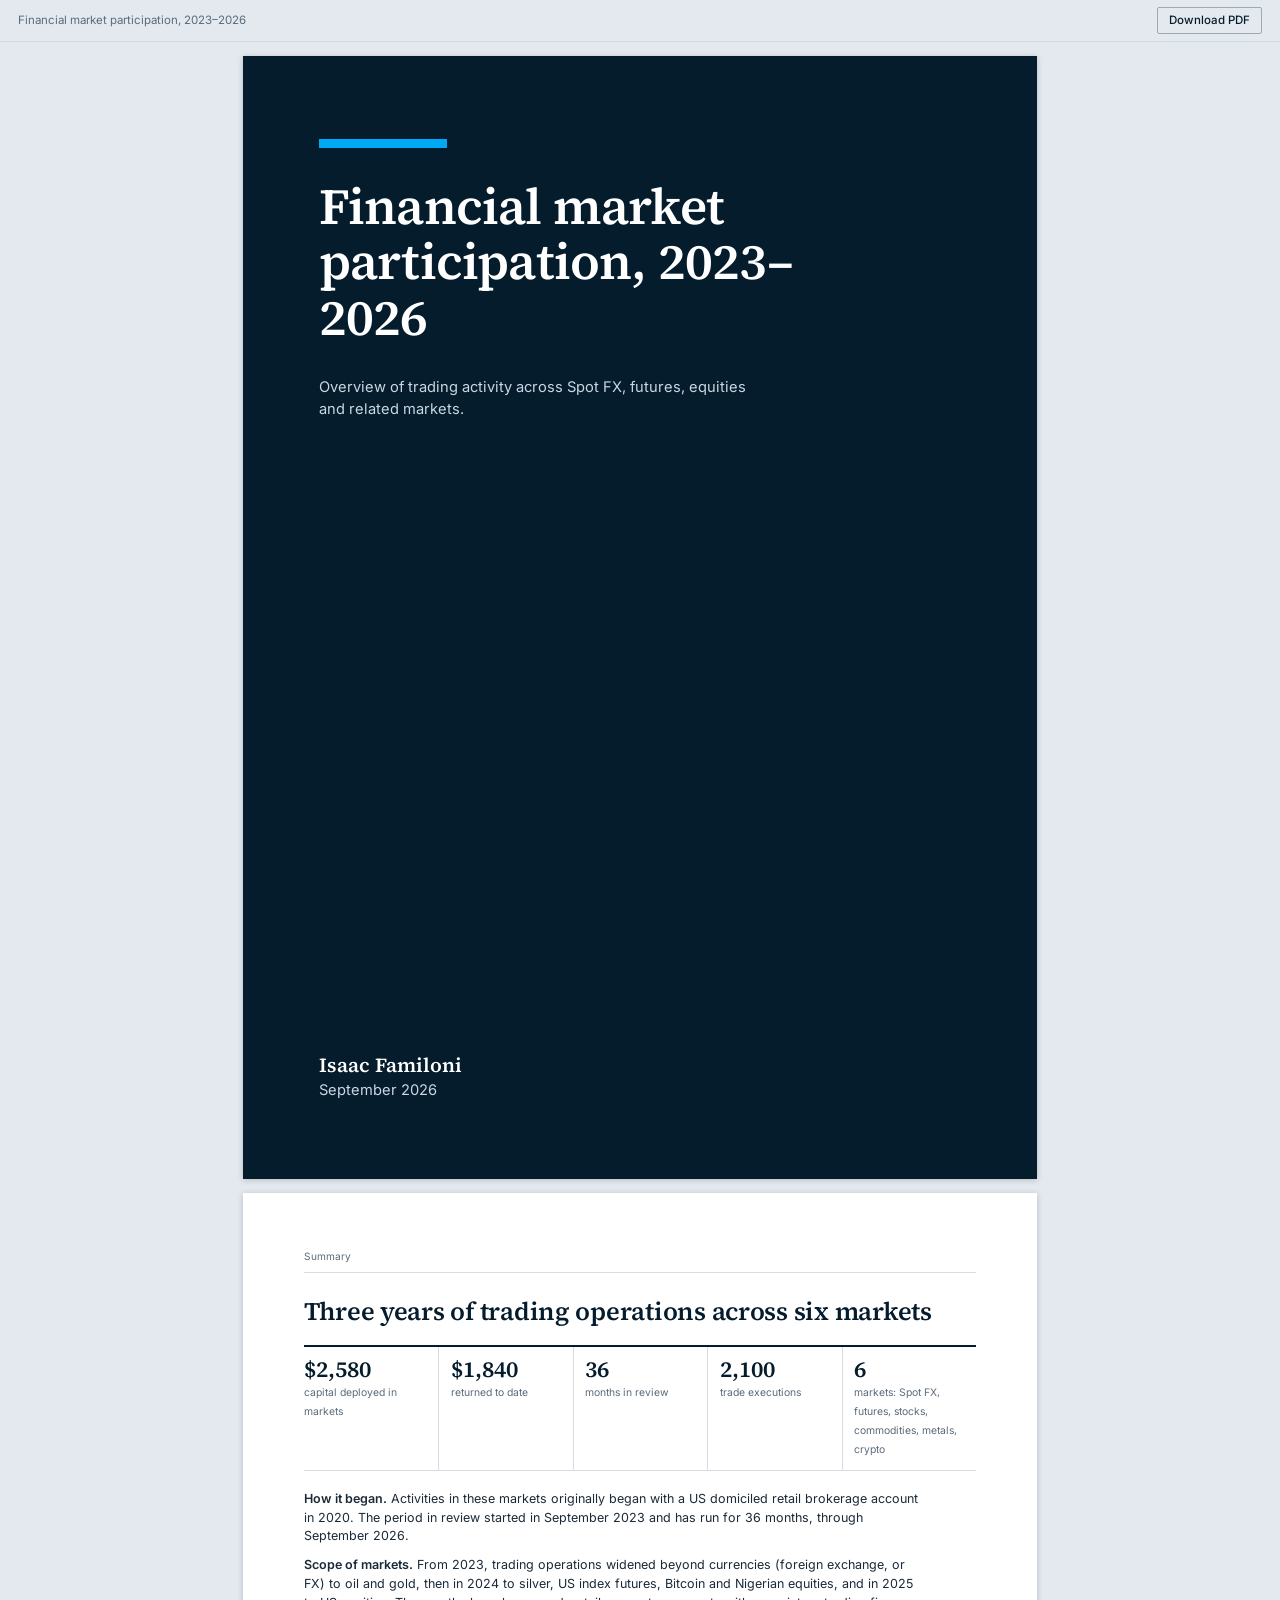
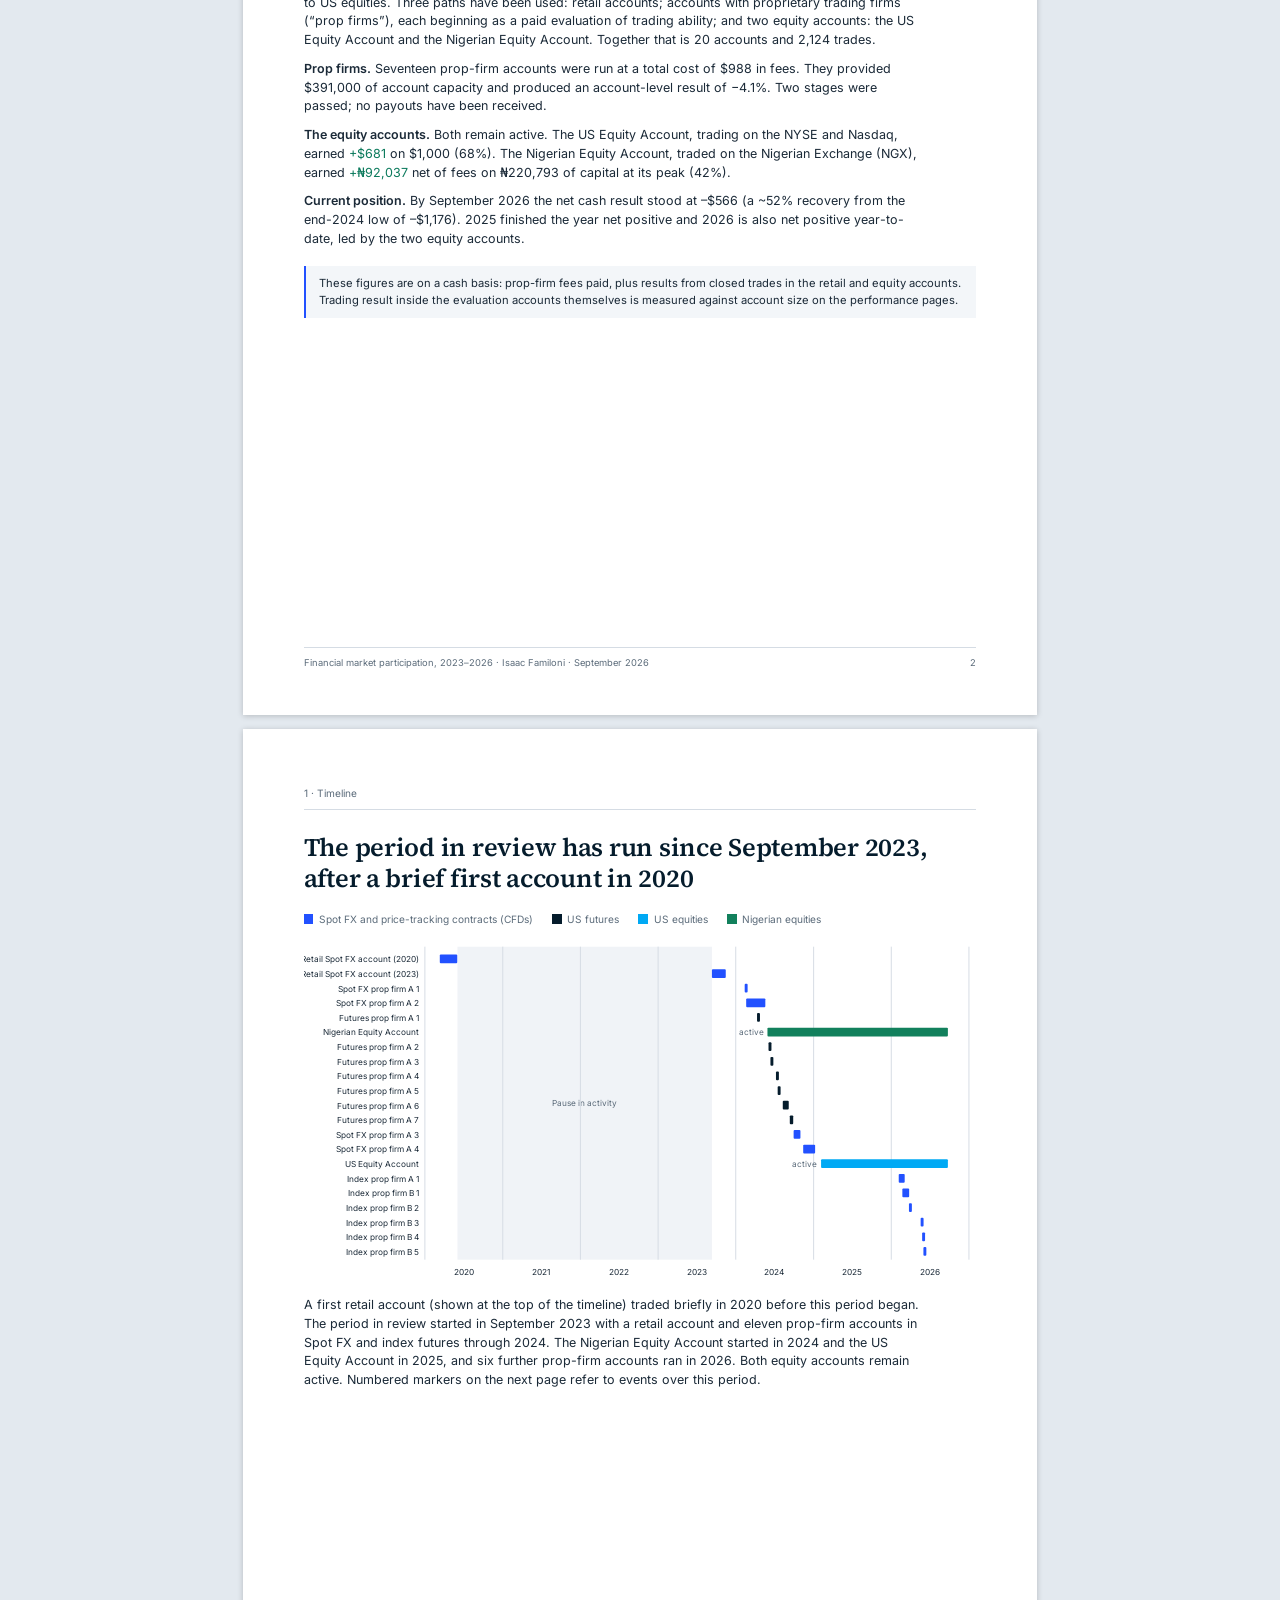
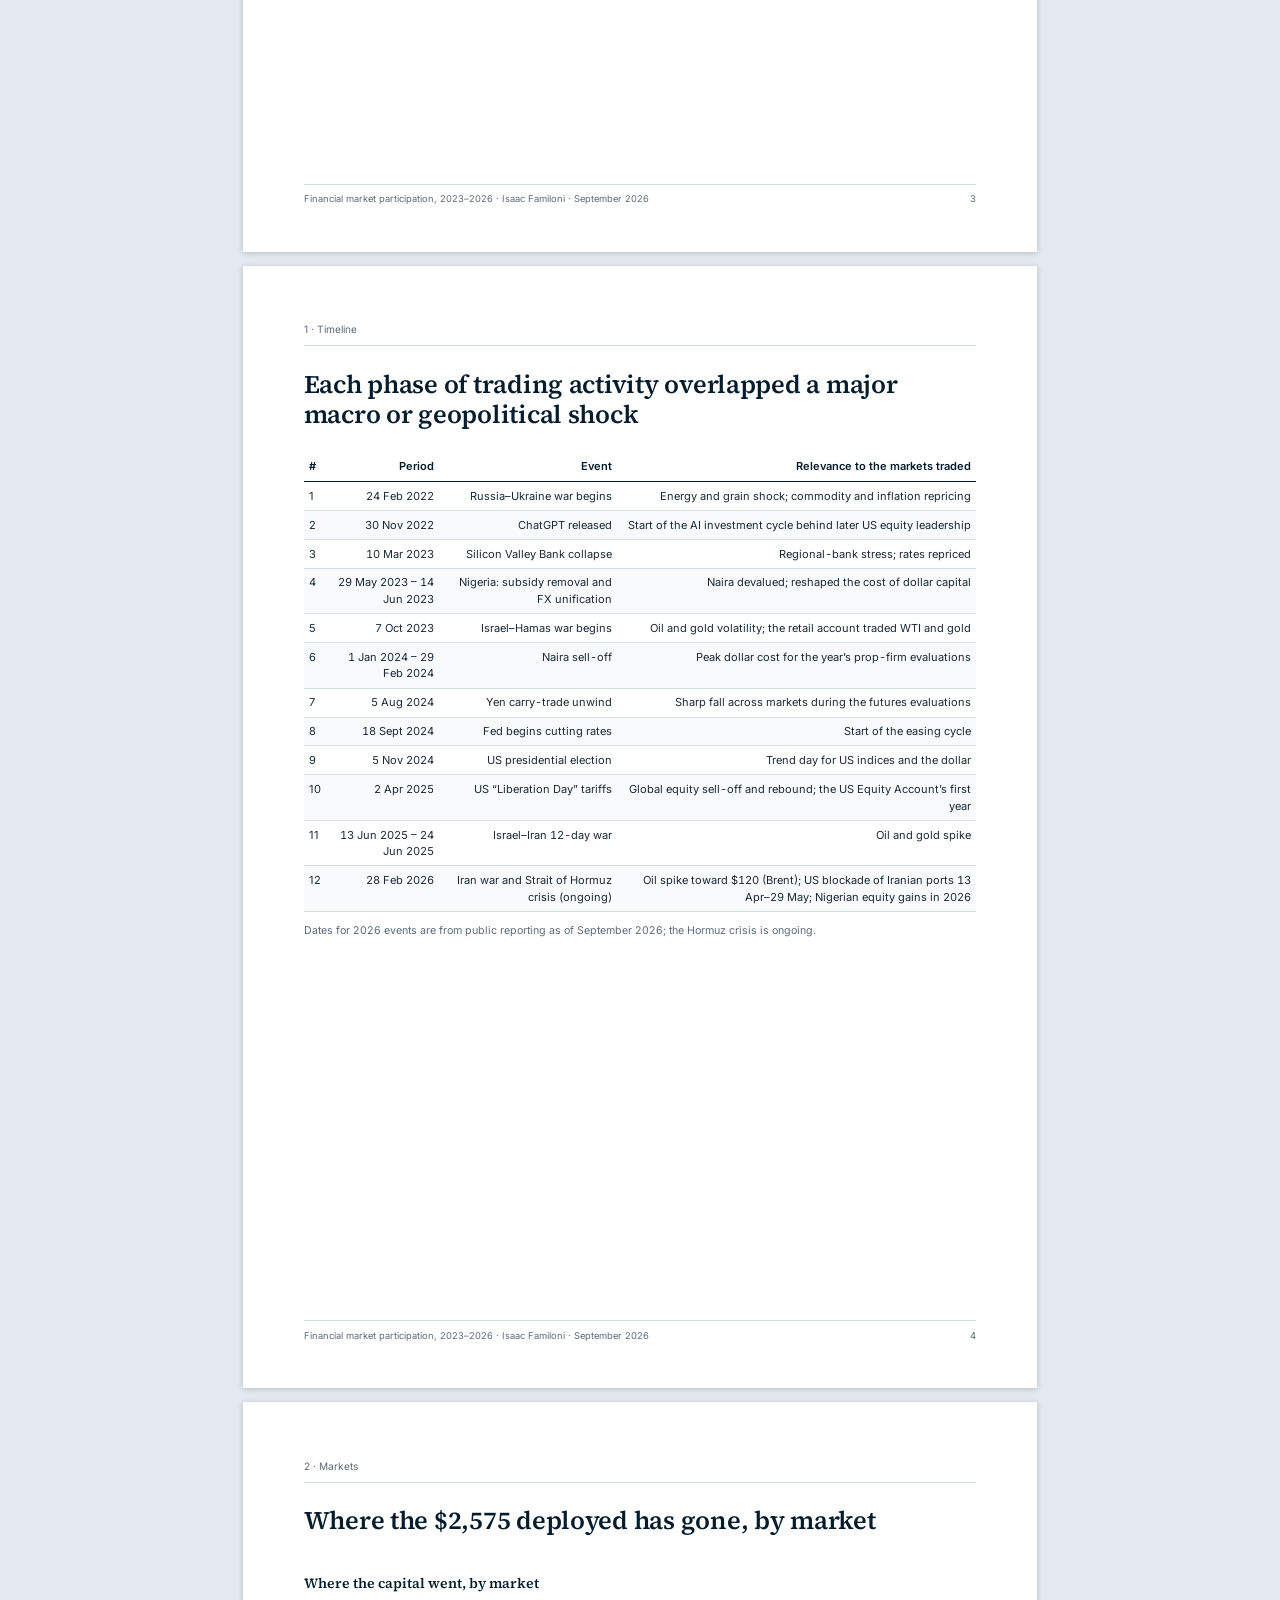
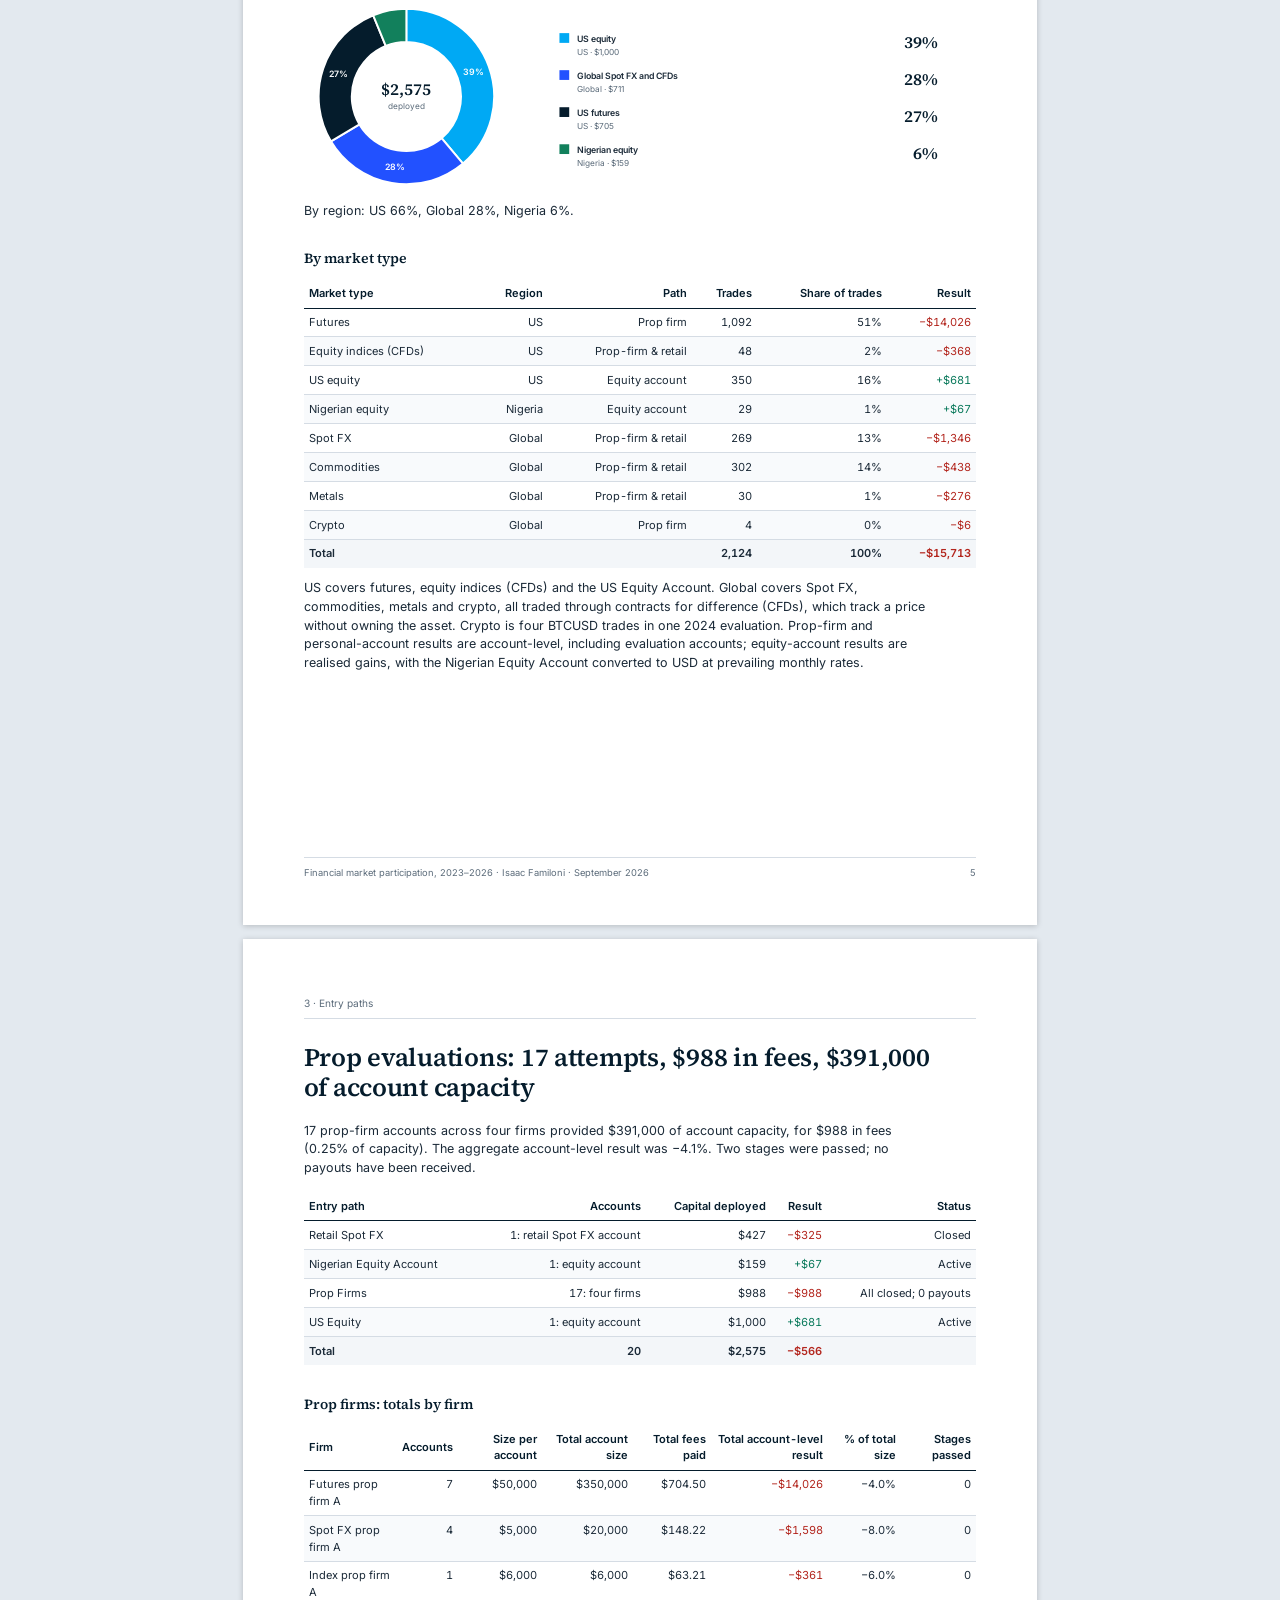
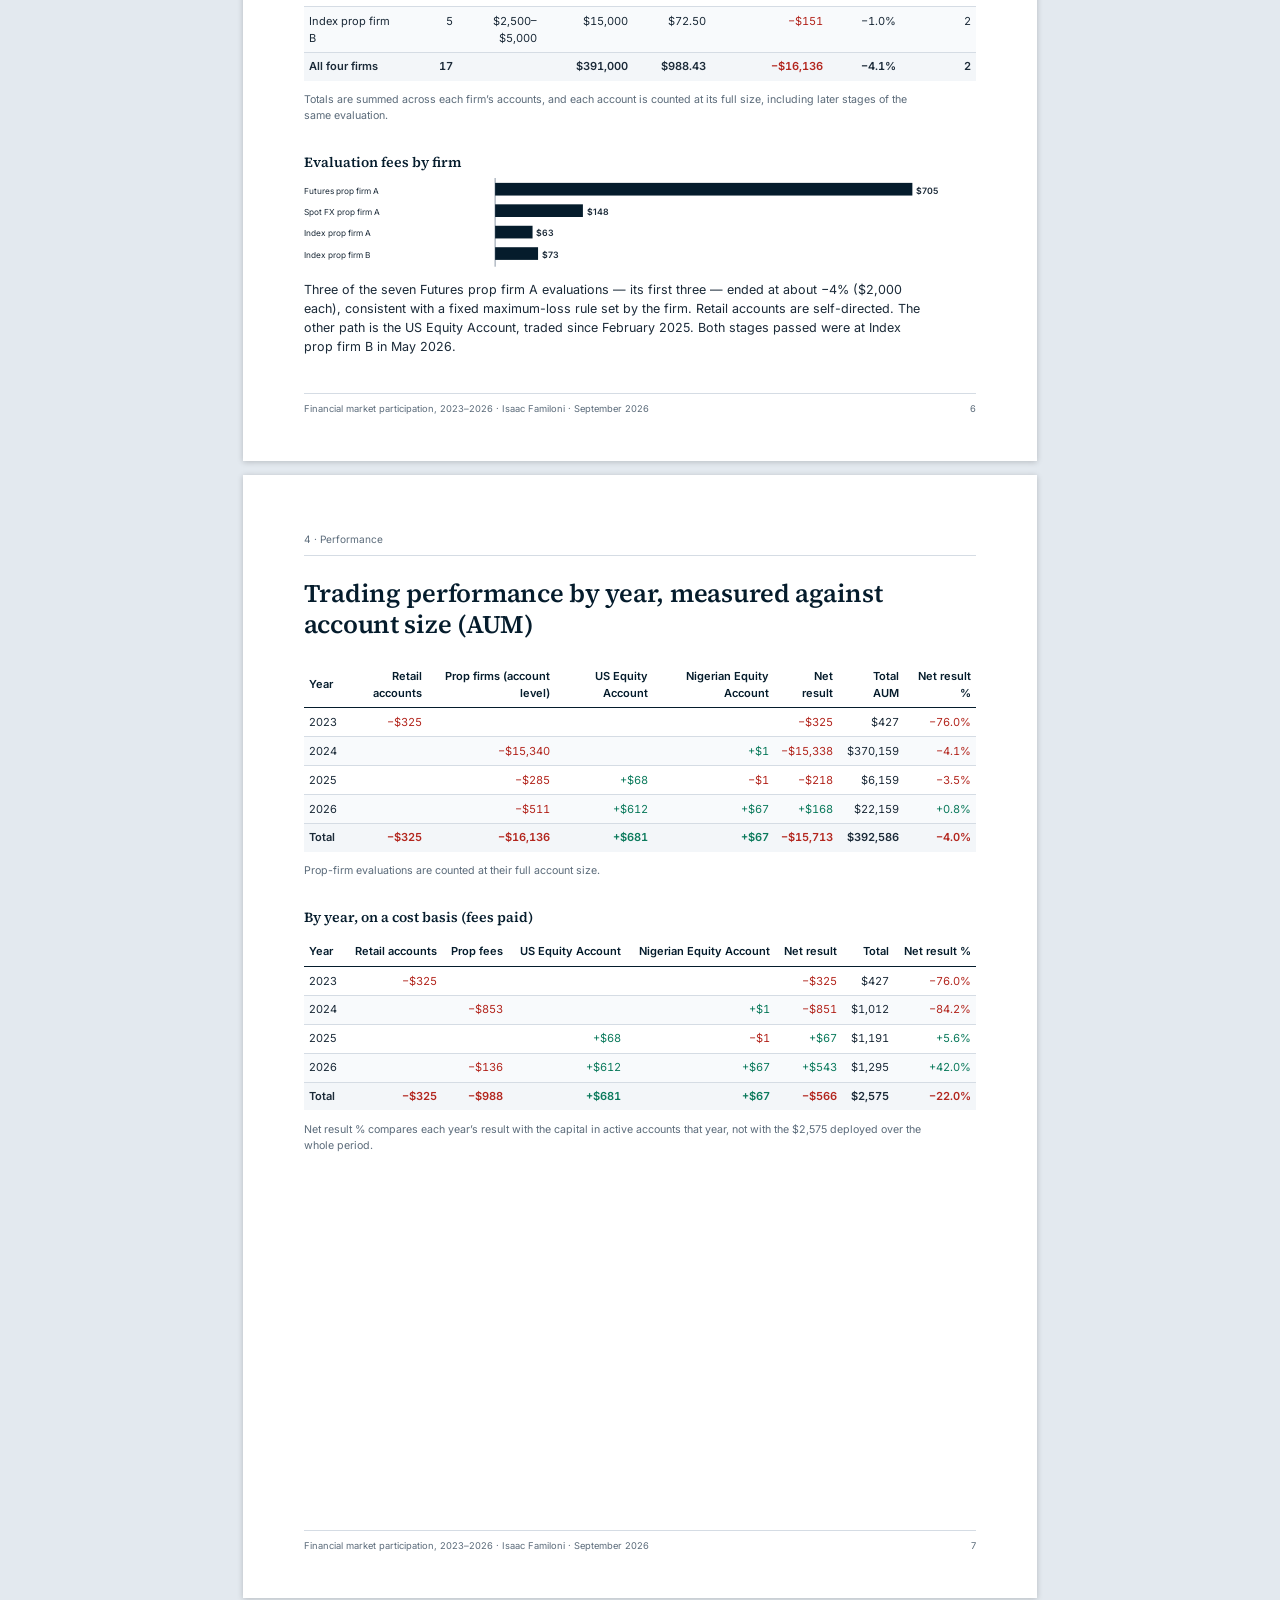
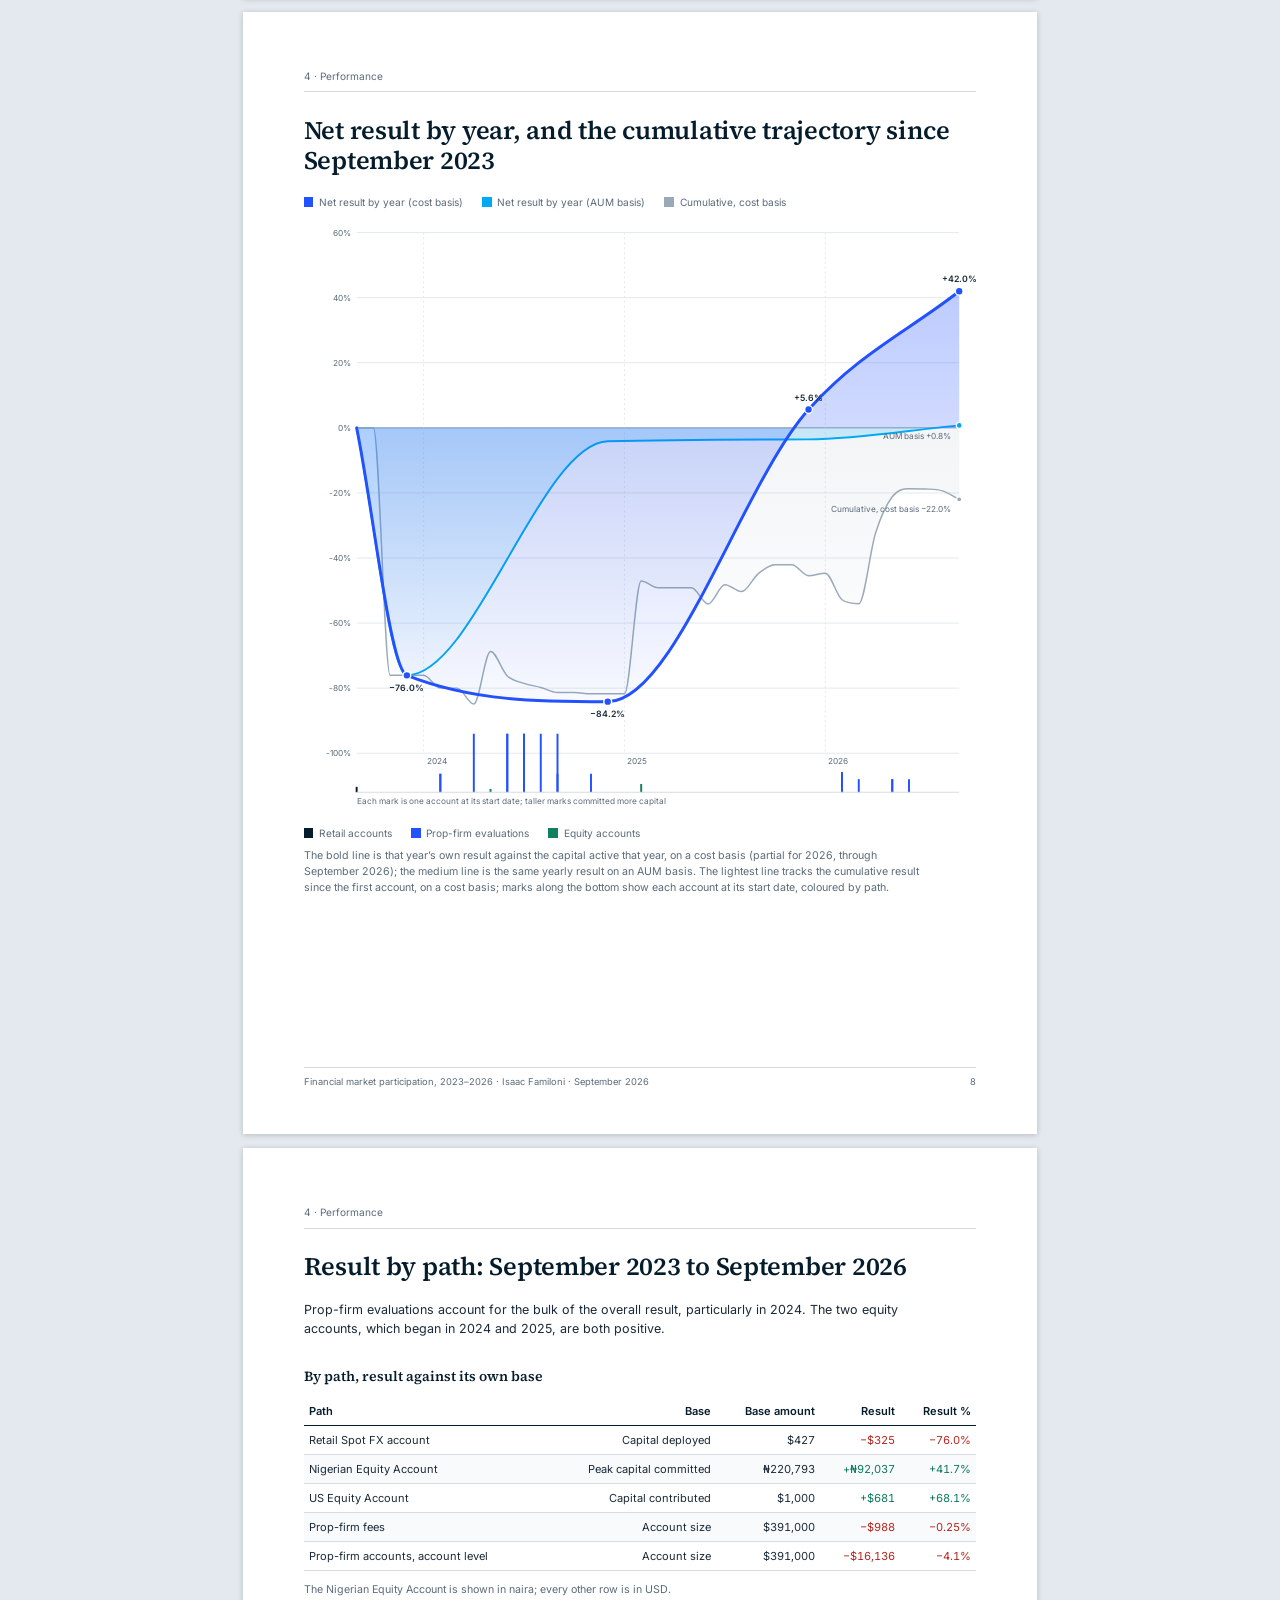
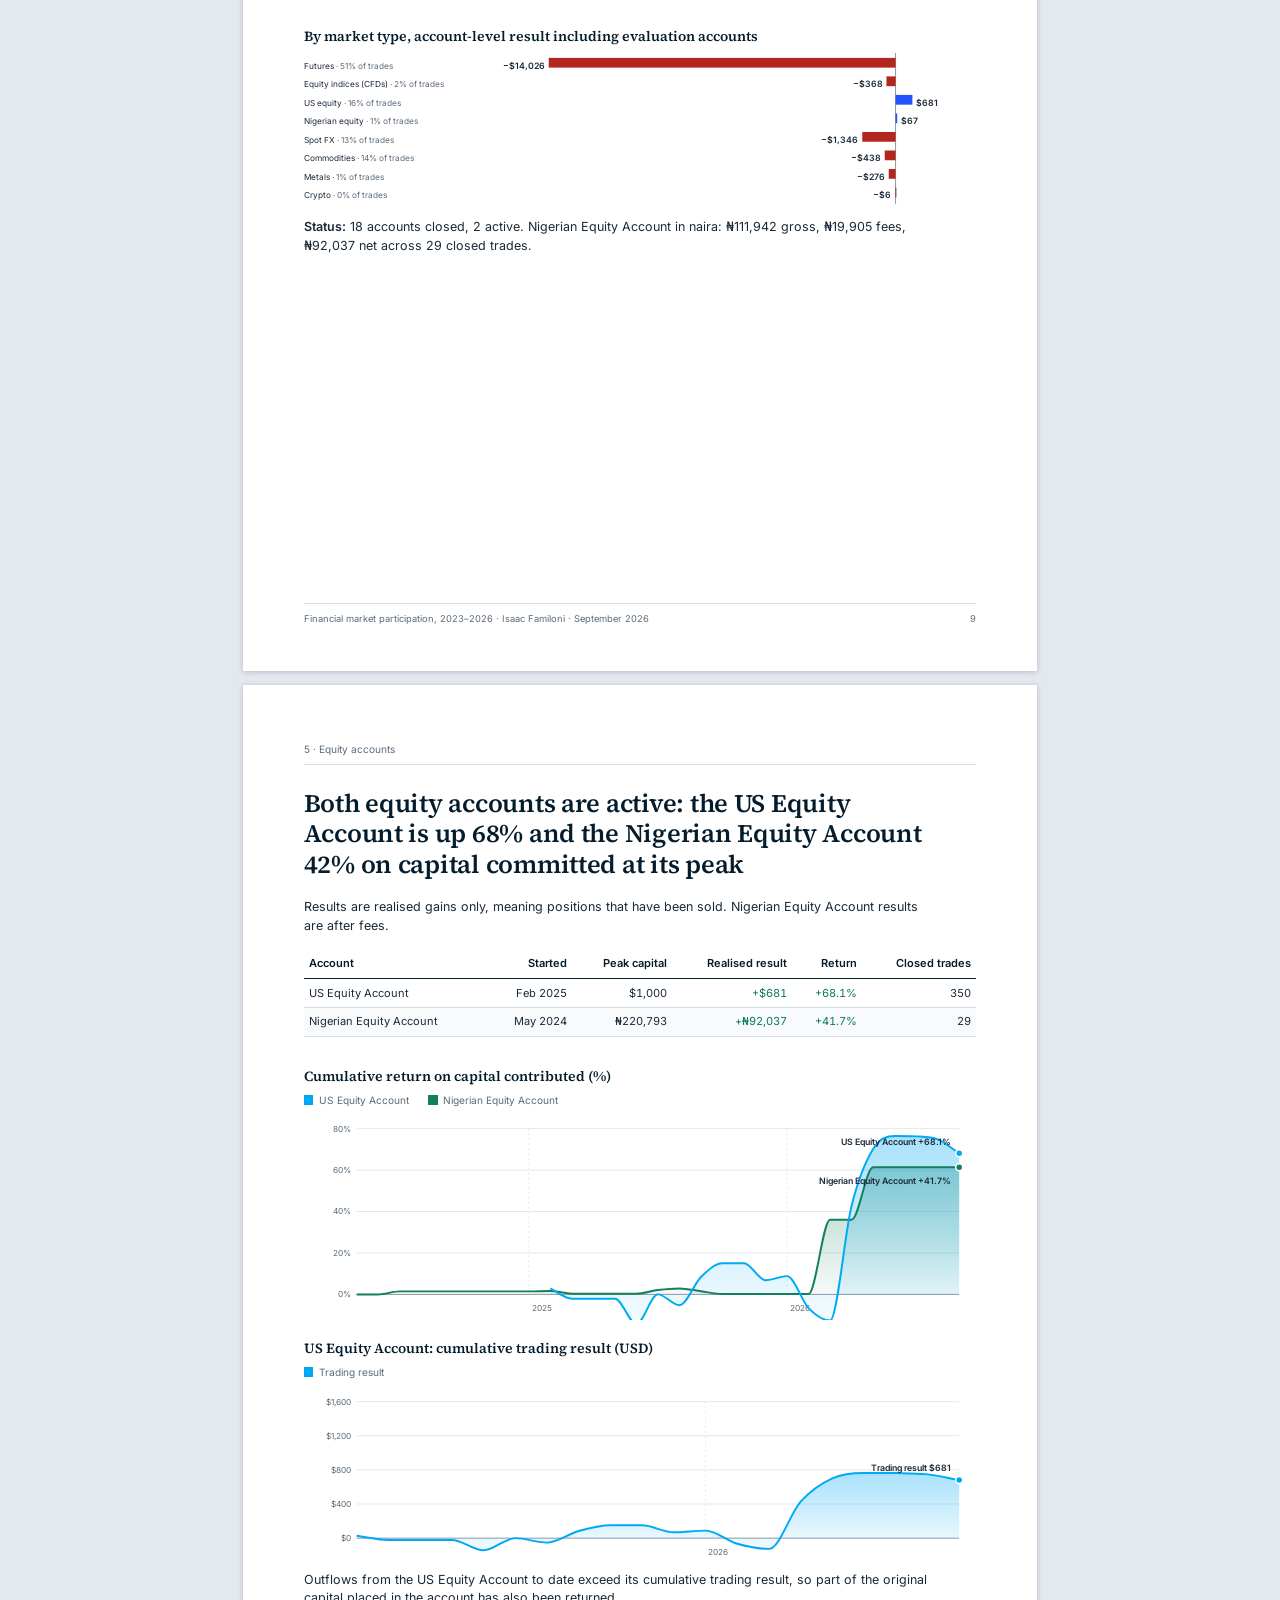
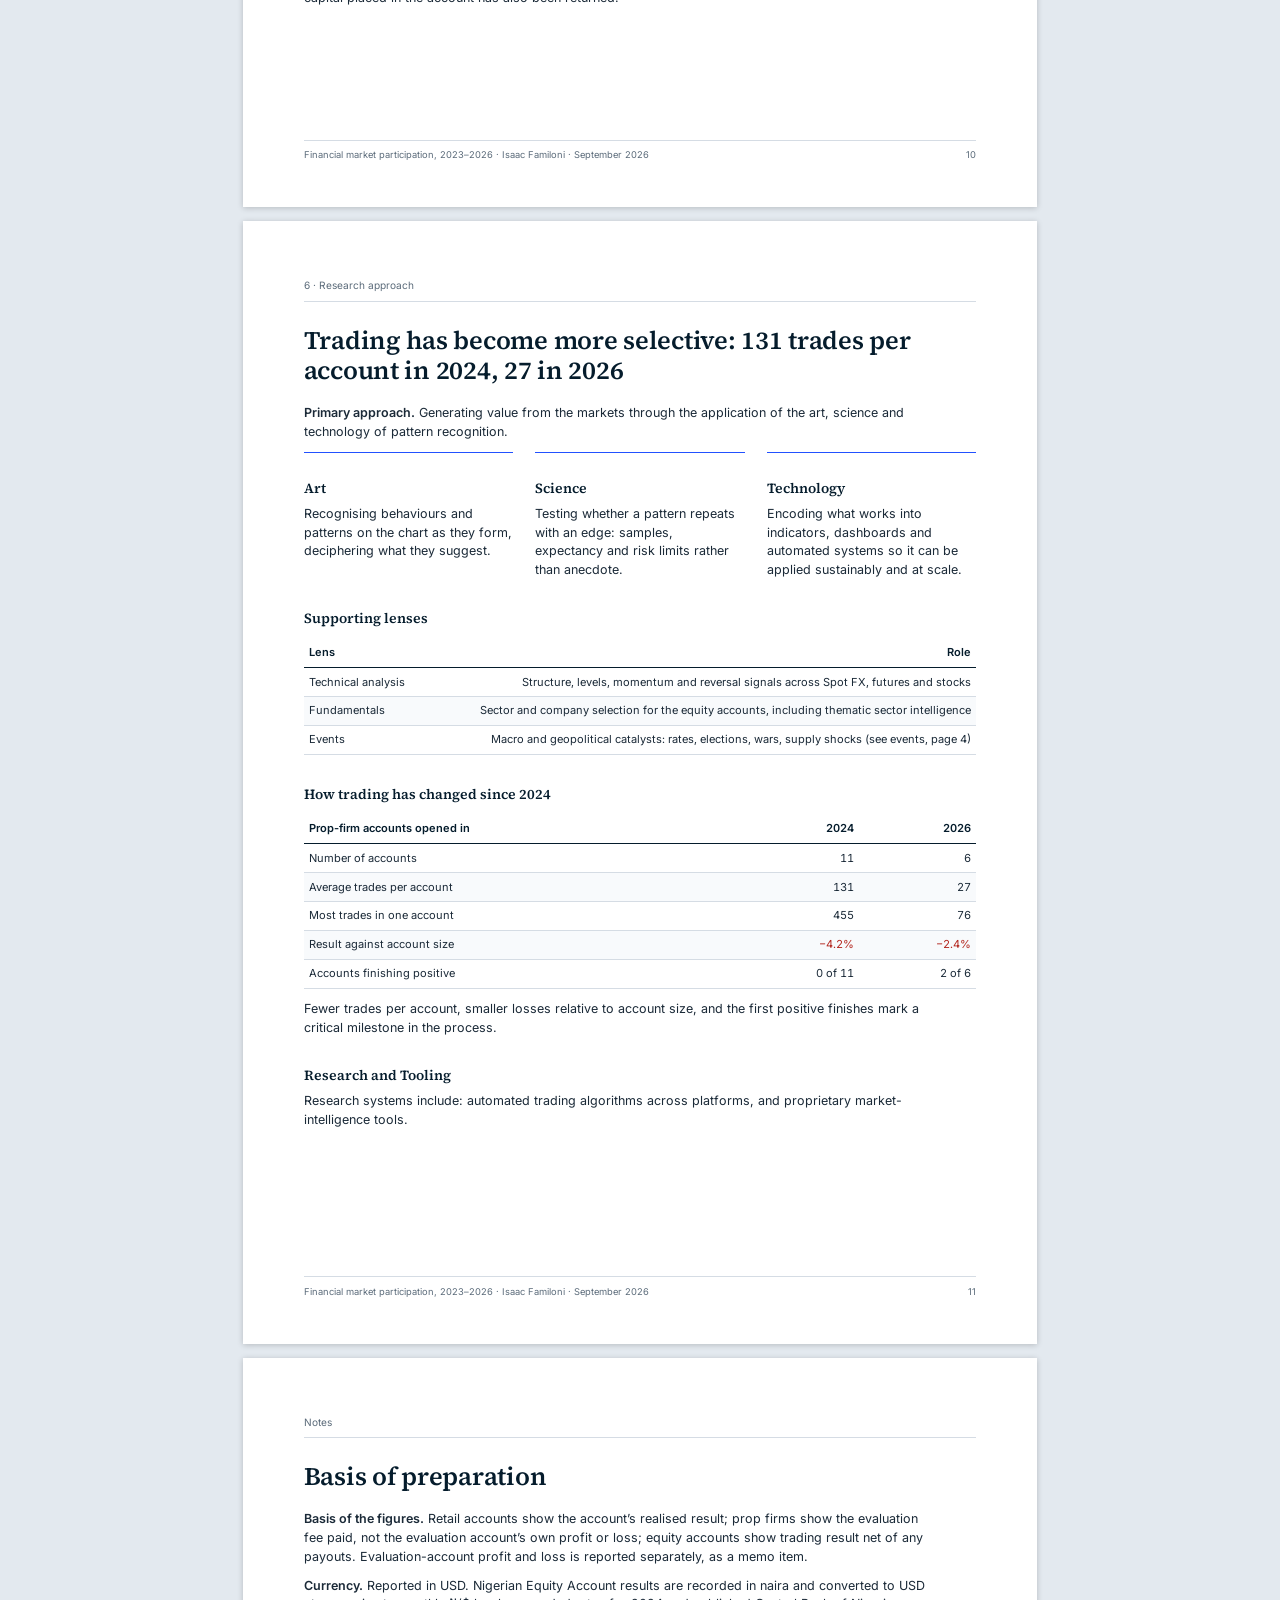
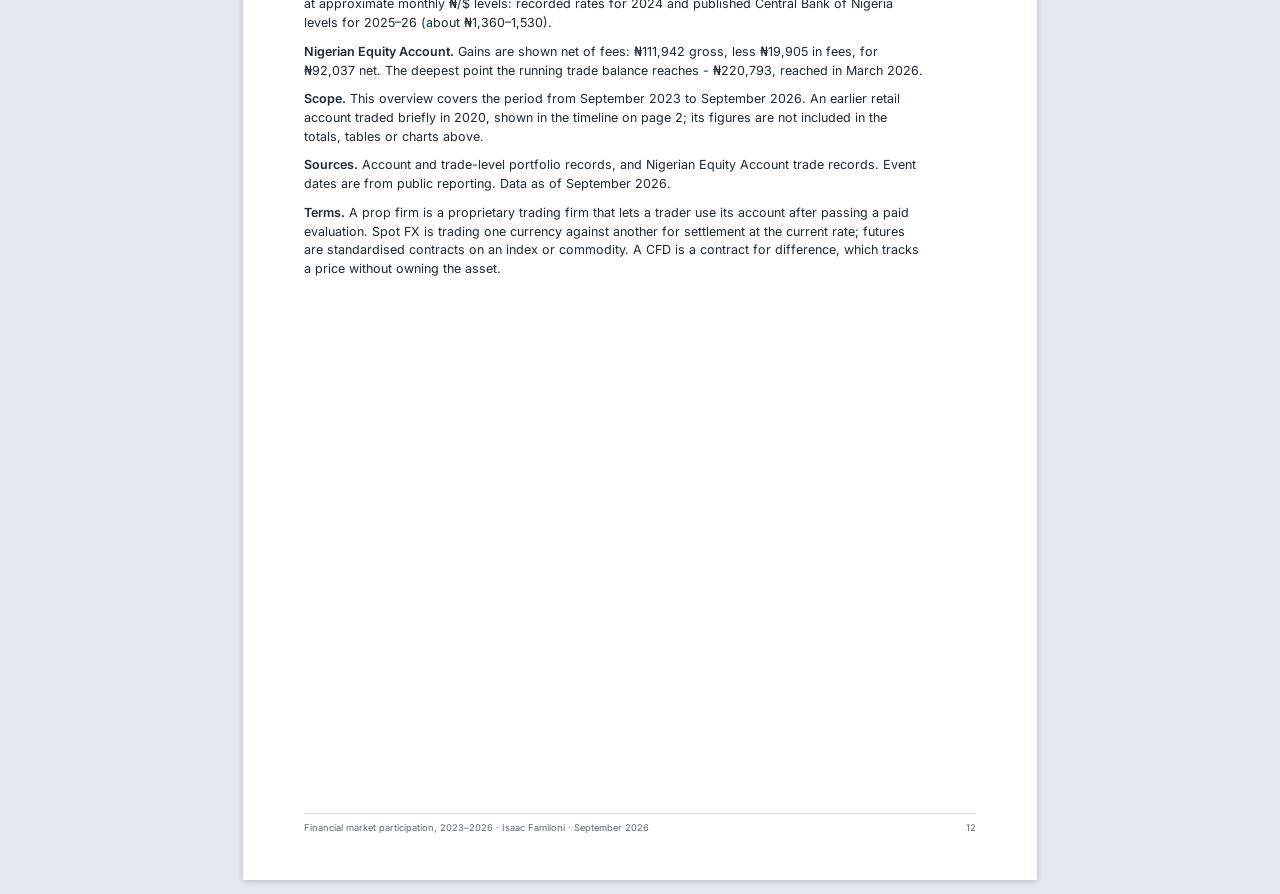
==== commit 8947545a: "Update print statement from 'Hello' to 'Goodbye'" ====
--- a/overview.html
+++ b/overview.html
@@ -8,7 +8,7 @@
 <p><b>The equity accounts.</b> Both remain active. The US Equity Account, trading on the NYSE and Nasdaq, earned <span class="pos">+$681</span> on $1,000 (68%). The Nigerian Equity Account, traded on the Nigerian Exchange (NGX), earned <span class="pos">+₦92,037</span> net of fees on ₦220,793 of capital at its peak (42%).</p>
 <p><b>Current position.</b> By September 2026 the net cash result stood at –$566 (a ~52% recovery from the end-2024 low of –$1,176). 2025 finished the year net positive and 2026 is also net positive year-to-date, led by the two equity accounts.</p>
 <div class="note">These figures are on a cash basis: prop-firm fees paid, plus results from closed trades in the retail and equity accounts. Trading result inside the evaluation accounts themselves is measured against account size on the performance pages.</div><div class="ft"><span>Financial market participation, 2023–2026 · <span data-name>Isaac Familoni</span> · <span data-date>September 2026</span></span><span>2</span></div></section>
-<section class="page"><div class="hd"><span>1 · Timeline</span></div><h2>The period in review has run since September 2023, after a brief first account in 2020</h2><div class="lg"><span><i style="background:#2251FF"></i>Spot FX and price-tracking contracts (CFDs)</span><span><i style="background:#051C2C"></i>US futures</span><span><i style="background:#00A9F4"></i>US equities</span><span><i style="background:#12805C"></i>Nigerian equities</span></div><svg viewBox="0 0 690 355" role="img"><rect x="157.38834571763786" y="12" width="260.9964802502933" height="321" fill="#F0F3F7"/><text x="287.88658584278454" y="175.5" text-anchor="middle" class="l m">Pause</text><line x1="124" x2="124" y1="12" y2="333" stroke="#D5DCE4"/><text x="163.71685569026204" y="349" text-anchor="middle" class="l">2020</text><line x1="203.8701603441533" x2="203.8701603441533" y1="12" y2="333" stroke="#D5DCE4"/><text x="243.3687915526007" y="349" text-anchor="middle" class="l">2021</text><line x1="283.522096206492" x2="283.522096206492" y1="12" y2="333" stroke="#D5DCE4"/><text x="323.0207274149394" y="349" text-anchor="middle" class="l">2022</text><line x1="363.1740320688307" x2="363.1740320688307" y1="12" y2="333" stroke="#D5DCE4"/><text x="402.67266327727805" y="349" text-anchor="middle" class="l">2023</text><line x1="442.8259679311693" x2="442.8259679311693" y1="12" y2="333" stroke="#D5DCE4"/><text x="482.54282362143135" y="349" text-anchor="middle" class="l">2024</text><line x1="522.6961282753226" x2="522.6961282753226" y1="12" y2="333" stroke="#D5DCE4"/><text x="562.19475948377" y="349" text-anchor="middle" class="l">2025</text><line x1="602.3480641376614" x2="602.3480641376614" y1="12" y2="333" stroke="#D5DCE4"/><text x="641.8466953461087" y="349" text-anchor="middle" class="l">2026</text><line x1="682" x2="682" y1="12" y2="333" stroke="#D5DCE4"/><text x="118" y="28" text-anchor="end" class="l">Retail Spot FX account (2020)</text><rect x="139.27571372702386" y="20" width="17.89440750879936" height="9" rx="1" fill="#2251FF"/><text x="118" y="43" text-anchor="end" class="l">Retail Spot FX account (2023)</text><rect x="418.3848259679312" y="35" width="14.18459131795072" height="9" rx="1" fill="#2251FF"/><text x="118" y="58" text-anchor="end" class="l">Spot FX prop firm A 1</text><rect x="451.99139616738364" y="50" width="3" height="9" rx="1" fill="#2251FF"/><text x="118" y="73" text-anchor="end" class="l">Spot FX prop firm A 2</text><rect x="453.51896754008607" y="65" width="19.640203363316402" height="9" rx="1" fill="#2251FF"/><text x="118" y="88" text-anchor="end" class="l">Futures prop firm A 1</text><rect x="464.648416112632" y="80" width="3" height="9" rx="1" fill="#051C2C"/><text x="118" y="103" text-anchor="end" class="l">Nigerian Equity Account</text><rect x="475.3414157215487" y="95" width="185.05436057880326" height="9" rx="1" fill="#12805C"/><text x="471.3414157215487" y="103" text-anchor="end" class="l m">active</text><text x="118" y="118" text-anchor="end" class="l">Futures prop firm A 2</text><rect x="476.4325381306218" y="110" width="3" height="9" rx="1" fill="#051C2C"/><text x="118" y="133" text-anchor="end" class="l">Futures prop firm A 3</text><rect x="478.3965584669534" y="125" width="3" height="9" rx="1" fill="#051C2C"/><text x="118" y="148" text-anchor="end" class="l">Futures prop firm A 4</text><rect x="484.0703949941338" y="140" width="3" height="9" rx="1" fill="#051C2C"/><text x="118" y="163" text-anchor="end" class="l">Futures prop firm A 5</text><rect x="485.81619084865076" y="155" width="3" height="9" rx="1" fill="#051C2C"/><text x="118" y="178" text-anchor="end" class="l">Futures prop firm A 6</text><rect x="491.05357841220183" y="170" width="6.110285490809531" height="9" rx="1" fill="#051C2C"/><text x="118" y="193" text-anchor="end" class="l">Futures prop firm A 7</text><rect x="498.2549863120845" y="185" width="3.491591709033969" height="9" rx="1" fill="#051C2C"/><text x="118" y="208" text-anchor="end" class="l">Spot FX prop firm A 3</text><rect x="502.18302698474776" y="200" width="6.983183418068052" height="9" rx="1" fill="#2251FF"/><text x="118" y="223" text-anchor="end" class="l">Spot FX prop firm A 4</text><rect x="512.0031286664059" y="215" width="12.220570981619176" height="9" rx="1" fill="#2251FF"/><text x="118" y="238" text-anchor="end" class="l">US Equity Account</text><rect x="530.3339851388346" y="230" width="130.06179116151736" height="9" rx="1" fill="#00A9F4"/><text x="526.3339851388346" y="238" text-anchor="end" class="l m">active</text><text x="118" y="253" text-anchor="end" class="l">Index prop firm A 1</text><rect x="609.9859210011732" y="245" width="6.110285490809474" height="9" rx="1" fill="#2251FF"/><text x="118" y="268" text-anchor="end" class="l">Index prop firm B 1</text><rect x="613.6957371920219" y="260" width="6.983183418068052" height="9" rx="1" fill="#2251FF"/><text x="118" y="283" text-anchor="end" class="l">Index prop firm B 2</text><rect x="620.4606961282753" y="275" width="3" height="9" rx="1" fill="#2251FF"/><text x="118" y="298" text-anchor="end" class="l">Index prop firm B 3</text><rect x="632.4630426280798" y="290" width="3" height="9" rx="1" fill="#2251FF"/><text x="118" y="313" text-anchor="end" class="l">Index prop firm B 4</text><rect x="633.9906140007822" y="305" width="3" height="9" rx="1" fill="#2251FF"/><text x="118" y="328" text-anchor="end" class="l">Index prop firm B 5</text><rect x="635.2999608916699" y="320" width="3" height="9" rx="1" fill="#2251FF"/></svg>
+<section class="page"><div class="hd"><span>1 · Timeline</span></div><h2>The period in review has run since September 2023, after a brief first account in 2020</h2><div class="lg"><span><i style="background:#2251FF"></i>Spot FX and price-tracking contracts (CFDs)</span><span><i style="background:#051C2C"></i>US futures</span><span><i style="background:#00A9F4"></i>US equities</span><span><i style="background:#12805C"></i>Nigerian equities</span></div><svg viewBox="0 0 690 355" role="img"><rect x="157.38834571763786" y="12" width="260.9964802502933" height="321" fill="#F0F3F7"/><text x="287.88658584278454" y="175.5" text-anchor="middle" class="l m">Pause in activity</text><line x1="124" x2="124" y1="12" y2="333" stroke="#D5DCE4"/><text x="163.71685569026204" y="349" text-anchor="middle" class="l">2020</text><line x1="203.8701603441533" x2="203.8701603441533" y1="12" y2="333" stroke="#D5DCE4"/><text x="243.3687915526007" y="349" text-anchor="middle" class="l">2021</text><line x1="283.522096206492" x2="283.522096206492" y1="12" y2="333" stroke="#D5DCE4"/><text x="323.0207274149394" y="349" text-anchor="middle" class="l">2022</text><line x1="363.1740320688307" x2="363.1740320688307" y1="12" y2="333" stroke="#D5DCE4"/><text x="402.67266327727805" y="349" text-anchor="middle" class="l">2023</text><line x1="442.8259679311693" x2="442.8259679311693" y1="12" y2="333" stroke="#D5DCE4"/><text x="482.54282362143135" y="349" text-anchor="middle" class="l">2024</text><line x1="522.6961282753226" x2="522.6961282753226" y1="12" y2="333" stroke="#D5DCE4"/><text x="562.19475948377" y="349" text-anchor="middle" class="l">2025</text><line x1="602.3480641376614" x2="602.3480641376614" y1="12" y2="333" stroke="#D5DCE4"/><text x="641.8466953461087" y="349" text-anchor="middle" class="l">2026</text><line x1="682" x2="682" y1="12" y2="333" stroke="#D5DCE4"/><text x="118" y="28" text-anchor="end" class="l">Retail Spot FX account (2020)</text><rect x="139.27571372702386" y="20" width="17.89440750879936" height="9" rx="1" fill="#2251FF"/><text x="118" y="43" text-anchor="end" class="l">Retail Spot FX account (2023)</text><rect x="418.3848259679312" y="35" width="14.18459131795072" height="9" rx="1" fill="#2251FF"/><text x="118" y="58" text-anchor="end" class="l">Spot FX prop firm A 1</text><rect x="451.99139616738364" y="50" width="3" height="9" rx="1" fill="#2251FF"/><text x="118" y="73" text-anchor="end" class="l">Spot FX prop firm A 2</text><rect x="453.51896754008607" y="65" width="19.640203363316402" height="9" rx="1" fill="#2251FF"/><text x="118" y="88" text-anchor="end" class="l">Futures prop firm A 1</text><rect x="464.648416112632" y="80" width="3" height="9" rx="1" fill="#051C2C"/><text x="118" y="103" text-anchor="end" class="l">Nigerian Equity Account</text><rect x="475.3414157215487" y="95" width="185.05436057880326" height="9" rx="1" fill="#12805C"/><text x="471.3414157215487" y="103" text-anchor="end" class="l m">active</text><text x="118" y="118" text-anchor="end" class="l">Futures prop firm A 2</text><rect x="476.4325381306218" y="110" width="3" height="9" rx="1" fill="#051C2C"/><text x="118" y="133" text-anchor="end" class="l">Futures prop firm A 3</text><rect x="478.3965584669534" y="125" width="3" height="9" rx="1" fill="#051C2C"/><text x="118" y="148" text-anchor="end" class="l">Futures prop firm A 4</text><rect x="484.0703949941338" y="140" width="3" height="9" rx="1" fill="#051C2C"/><text x="118" y="163" text-anchor="end" class="l">Futures prop firm A 5</text><rect x="485.81619084865076" y="155" width="3" height="9" rx="1" fill="#051C2C"/><text x="118" y="178" text-anchor="end" class="l">Futures prop firm A 6</text><rect x="491.05357841220183" y="170" width="6.110285490809531" height="9" rx="1" fill="#051C2C"/><text x="118" y="193" text-anchor="end" class="l">Futures prop firm A 7</text><rect x="498.2549863120845" y="185" width="3.491591709033969" height="9" rx="1" fill="#051C2C"/><text x="118" y="208" text-anchor="end" class="l">Spot FX prop firm A 3</text><rect x="502.18302698474776" y="200" width="6.983183418068052" height="9" rx="1" fill="#2251FF"/><text x="118" y="223" text-anchor="end" class="l">Spot FX prop firm A 4</text><rect x="512.0031286664059" y="215" width="12.220570981619176" height="9" rx="1" fill="#2251FF"/><text x="118" y="238" text-anchor="end" class="l">US Equity Account</text><rect x="530.3339851388346" y="230" width="130.06179116151736" height="9" rx="1" fill="#00A9F4"/><text x="526.3339851388346" y="238" text-anchor="end" class="l m">active</text><text x="118" y="253" text-anchor="end" class="l">Index prop firm A 1</text><rect x="609.9859210011732" y="245" width="6.110285490809474" height="9" rx="1" fill="#2251FF"/><text x="118" y="268" text-anchor="end" class="l">Index prop firm B 1</text><rect x="613.6957371920219" y="260" width="6.983183418068052" height="9" rx="1" fill="#2251FF"/><text x="118" y="283" text-anchor="end" class="l">Index prop firm B 2</text><rect x="620.4606961282753" y="275" width="3" height="9" rx="1" fill="#2251FF"/><text x="118" y="298" text-anchor="end" class="l">Index prop firm B 3</text><rect x="632.4630426280798" y="290" width="3" height="9" rx="1" fill="#2251FF"/><text x="118" y="313" text-anchor="end" class="l">Index prop firm B 4</text><rect x="633.9906140007822" y="305" width="3" height="9" rx="1" fill="#2251FF"/><text x="118" y="328" text-anchor="end" class="l">Index prop firm B 5</text><rect x="635.2999608916699" y="320" width="3" height="9" rx="1" fill="#2251FF"/></svg>
 <p style="margin-top:4mm">A first retail account (shown at the top of the timeline) traded briefly in 2020 before this period began. The period in review started in September 2023 with a retail account and eleven prop-firm accounts in Spot FX and index futures through 2024. The Nigerian Equity Account started in 2024 and the US Equity Account in 2025, and six further prop-firm accounts ran in 2026. Both equity accounts remain active. Numbered markers on the next page refer to events over this period.</p><div class="ft"><span>Financial market participation, 2023–2026 · <span data-name>Isaac Familoni</span> · <span data-date>September 2026</span></span><span>3</span></div></section>
 <section class="page"><div class="hd"><span>1 · Timeline</span></div><h2>Each phase of trading activity overlapped a major macro or geopolitical shock</h2><table class=""><thead><tr><th>#</th><th class="r">Period</th><th class="r">Event</th><th class="r">Relevance to the markets traded</th></tr></thead><tbody><tr><td>1</td><td class="r">24 Feb 2022</td><td class="r">Russia–Ukraine war begins</td><td class="r">Energy and grain shock; commodity and inflation repricing</td></tr><tr><td>2</td><td class="r">30 Nov 2022</td><td class="r">ChatGPT released</td><td class="r">Start of the AI investment cycle behind later US equity leadership</td></tr><tr><td>3</td><td class="r">10 Mar 2023</td><td class="r">Silicon Valley Bank collapse</td><td class="r">Regional-bank stress; rates repriced</td></tr><tr><td>4</td><td class="r">29 May 2023 – 14 Jun 2023</td><td class="r">Nigeria: subsidy removal and FX unification</td><td class="r">Naira devalued; reshaped the cost of dollar capital</td></tr><tr><td>5</td><td class="r">7 Oct 2023</td><td class="r">Israel–Hamas war begins</td><td class="r">Oil and gold volatility; the retail account traded WTI and gold</td></tr><tr><td>6</td><td class="r">1 Jan 2024 – 29 Feb 2024</td><td class="r">Naira sell-off</td><td class="r">Peak dollar cost for the year’s prop-firm evaluations</td></tr><tr><td>7</td><td class="r">5 Aug 2024</td><td class="r">Yen carry-trade unwind</td><td class="r">Sharp fall across markets during the futures evaluations</td></tr><tr><td>8</td><td class="r">18 Sept 2024</td><td class="r">Fed begins cutting rates</td><td class="r">Start of the easing cycle</td></tr><tr><td>9</td><td class="r">5 Nov 2024</td><td class="r">US presidential election</td><td class="r">Trend day for US indices and the dollar</td></tr><tr><td>10</td><td class="r">2 Apr 2025</td><td class="r">US “Liberation Day” tariffs</td><td class="r">Global equity sell-off and rebound; the US Equity Account’s first year</td></tr><tr><td>11</td><td class="r">13 Jun 2025 – 24 Jun 2025</td><td class="r">Israel–Iran 12-day war</td><td class="r">Oil and gold spike</td></tr><tr><td>12</td><td class="r">28 Feb 2026</td><td class="r">Iran war and Strait of Hormuz crisis (ongoing)</td><td class="r">Oil spike toward $120 (Brent); US blockade of Iranian ports 13 Apr–29 May; Nigerian equity gains in 2026</td></tr></tbody></table><p style="font-size:8pt;color:#5B6B7A">Dates for 2026 events are from public reporting as of September 2026; the Hormuz crisis is ongoing.</p><div class="ft"><span>Financial market participation, 2023–2026 · <span data-name>Foabao</span> · <span data-date>September 2026</span></span><span>4</span></div></section>
 <section class="page"><div class="hd"><span>2 · Markets</span></div><h2>Where the $2,575 deployed has gone, by market</h2><h3>Where the capital went, by market</h3><svg viewBox="0 0 690 200" role="img"><path d="M105,10A90,90 0 0 1 163.05552880588937,168.771764373677L141.12344014588672,142.79132005473235A56,56 0 0 0 105,44Z" fill="#00A9F4" stroke="#fff" stroke-width="2"/><text x="173.56038426685245" y="77.93062208227877" text-anchor="middle" class="v w">39%</text><rect x="262" y="35" width="10" height="10" fill="#00A9F4"/><text x="280" y="44" class="v">US equity</text><text x="280" y="57" class="l m">US · $1,000</text><text x="650" y="50" text-anchor="end" style="font:600 17px 'Source Serif 4',Georgia,serif;fill:#051C2C">39%</text><path d="M163.05552880588937,168.771764373677A90,90 0 0 1 27.633178578673807,145.9823329460416L56.86064444895259,128.6112293886481A56,56 0 0 0 141.12344014588672,142.79132005473235Z" fill="#2251FF" stroke="#fff" stroke-width="2"/><text x="92.88559863683977" y="174.98778562792623" text-anchor="middle" class="v w">28%</text><rect x="262" y="73" width="10" height="10" fill="#2251FF"/><text x="280" y="82" class="v">Global Spot FX and CFDs</text><text x="280" y="95" class="l m">Global · $711</text><text x="650" y="88" text-anchor="end" style="font:600 17px 'Source Serif 4',Georgia,serif;fill:#051C2C">28%</text><path d="M27.633178578673807,145.9823329460416A90,90 0 0 1 70.972882408516,16.68040285493862L83.82757127640996,48.15669510973959A56,56 0 0 0 56.86064444895259,128.6112293886481Z" fill="#051C2C" stroke="#fff" stroke-width="2"/><text x="35.78460577035287" y="79.80023272456097" text-anchor="middle" class="v w">27%</text><rect x="262" y="111" width="10" height="10" fill="#051C2C"/><text x="280" y="120" class="v">US futures</text><text x="280" y="133" class="l m">US · $705</text><text x="650" y="126" text-anchor="end" style="font:600 17px 'Source Serif 4',Georgia,serif;fill:#051C2C">27%</text><path d="M70.972882408516,16.68040285493862A90,90 0 0 1 104.99999999999999,10L104.99999999999999,44A56,56 0 0 0 83.82757127640996,48.15669510973959Z" fill="#12805C" stroke="#fff" stroke-width="2"/><rect x="262" y="149" width="10" height="10" fill="#12805C"/><text x="280" y="158" class="v">Nigerian equity</text><text x="280" y="171" class="l m">Nigeria · $159</text><text x="650" y="164" text-anchor="end" style="font:600 17px 'Source Serif 4',Georgia,serif;fill:#051C2C">6%</text><text x="105" y="98" text-anchor="middle" style="font:600 17px 'Source Serif 4',Georgia,serif;fill:#051C2C">$2,575</text><text x="105" y="113" text-anchor="middle" class="l m">deployed</text></svg><p style="margin-top:2mm">By region: US 66%, Global 28%, Nigeria 6%.</p>
@@ -42,9 +42,8 @@
 <h3>Research and Tooling</h3><p>Research systems include: automated trading algorithms across platforms, and proprietary market-intelligence tools.</p><div class="ft"><span>Financial market participation, 2023–2026 · <span data-name>Isaac Familoni</span> · <span data-date>September 2026</span></span><span>11</span></div></section>
 <section class="page"><div class="hd"><span>Notes</span></div><h2>Basis of preparation</h2><p><b>Basis of the figures.</b> Retail accounts show the account’s realised result; prop firms show the evaluation fee paid, not the evaluation account’s own profit or loss; equity accounts show trading result net of any payouts. Evaluation-account profit and loss is reported separately, as a memo item.</p>
 <p><b>Currency.</b> Reported in USD. Nigerian Equity Account results are recorded in naira and converted to USD at approximate monthly ₦/$ levels: recorded rates for 2024 and published Central Bank of Nigeria levels for 2025–26 (about ₦1,360–1,530).</p>
-<p><b>Nigerian Equity Account.</b> Gains are shown net of fees: ₦111,942 gross, less ₦19,905 in fees, for ₦92,037 net. The deepest point the running trade balance reaches — ₦220,793, reached in March 2026.</p>
-<p><b>Scope.</b> This overview covers the period from September 2023 to date. An earlier retail account traded briefly in 2020, shown in the timeline on page 2; its figures are not included in the totals, tables or charts above.</p>
-<p><b>Data gaps.</b> A few accounts rely on account-level summaries rather than complete trade-by-trade records. These are minor gaps that don't affect the totals shown.</p>
+<p><b>Nigerian Equity Account.</b> Gains are shown net of fees: ₦111,942 gross, less ₦19,905 in fees, for ₦92,037 net. The deepest point the running trade balance reaches - ₦220,793, reached in March 2026.</p>
+<p><b>Scope.</b> This overview covers the period from September 2023 to September 2026. An earlier retail account traded briefly in 2020, shown in the timeline on page 2; its figures are not included in the totals, tables or charts above.</p>
 <p><b>Sources.</b> Account and trade-level portfolio records, and Nigerian Equity Account trade records. Event dates are from public reporting. Data as of September 2026.</p>
 <p><b>Terms.</b> A prop firm is a proprietary trading firm that lets a trader use its account after passing a paid evaluation. Spot FX is trading one currency against another for settlement at the current rate; futures are standardised contracts on an index or commodity. A CFD is a contract for difference, which tracks a price without owning the asset.</p><div class="ft"><span>Financial market participation, 2023–2026 · <span data-name>Isaac Familoni</span> · <span data-date>September 2026</span></span><span>12</span></div></section><script>(function(){var q=function(s){return document.querySelectorAll(s)};
 q('[data-name]').forEach(function(e){e.textContent=REPORT.name});q('[data-date]').forEach(function(e){e.textContent=REPORT.date});
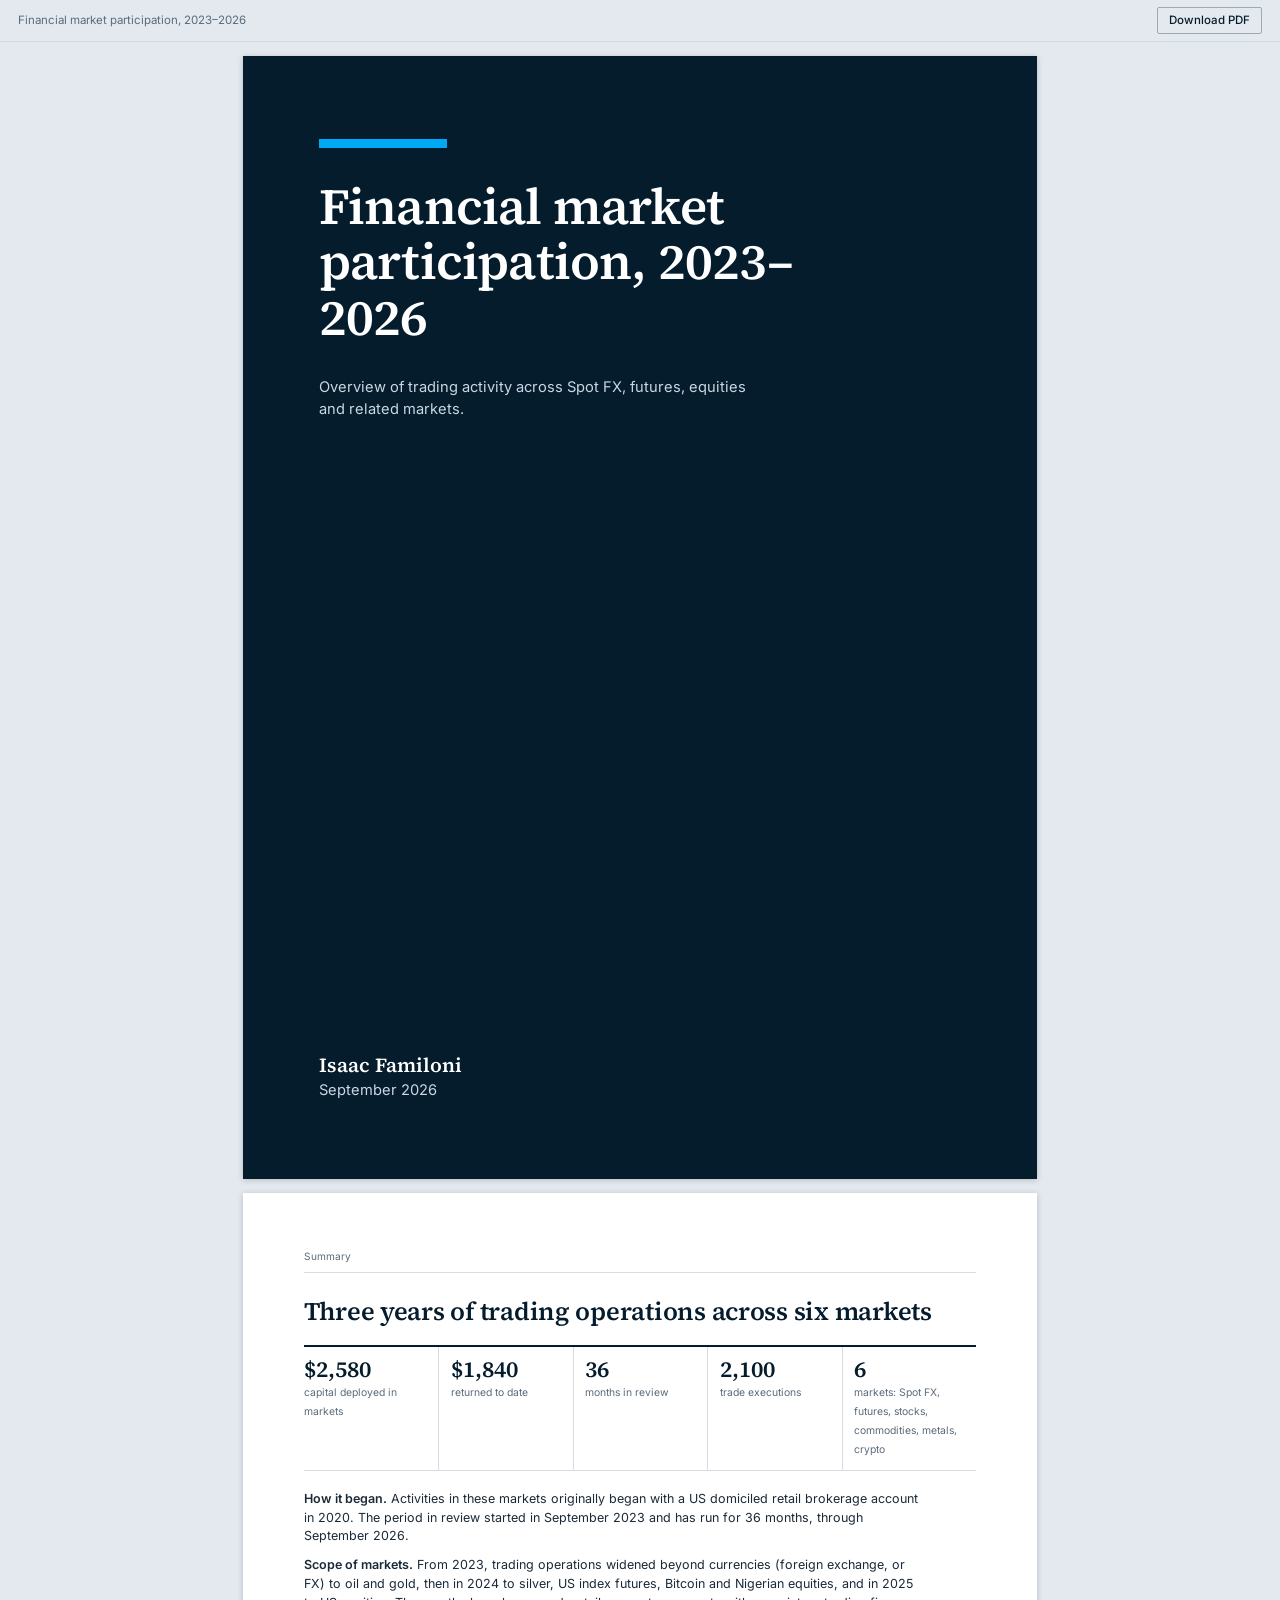
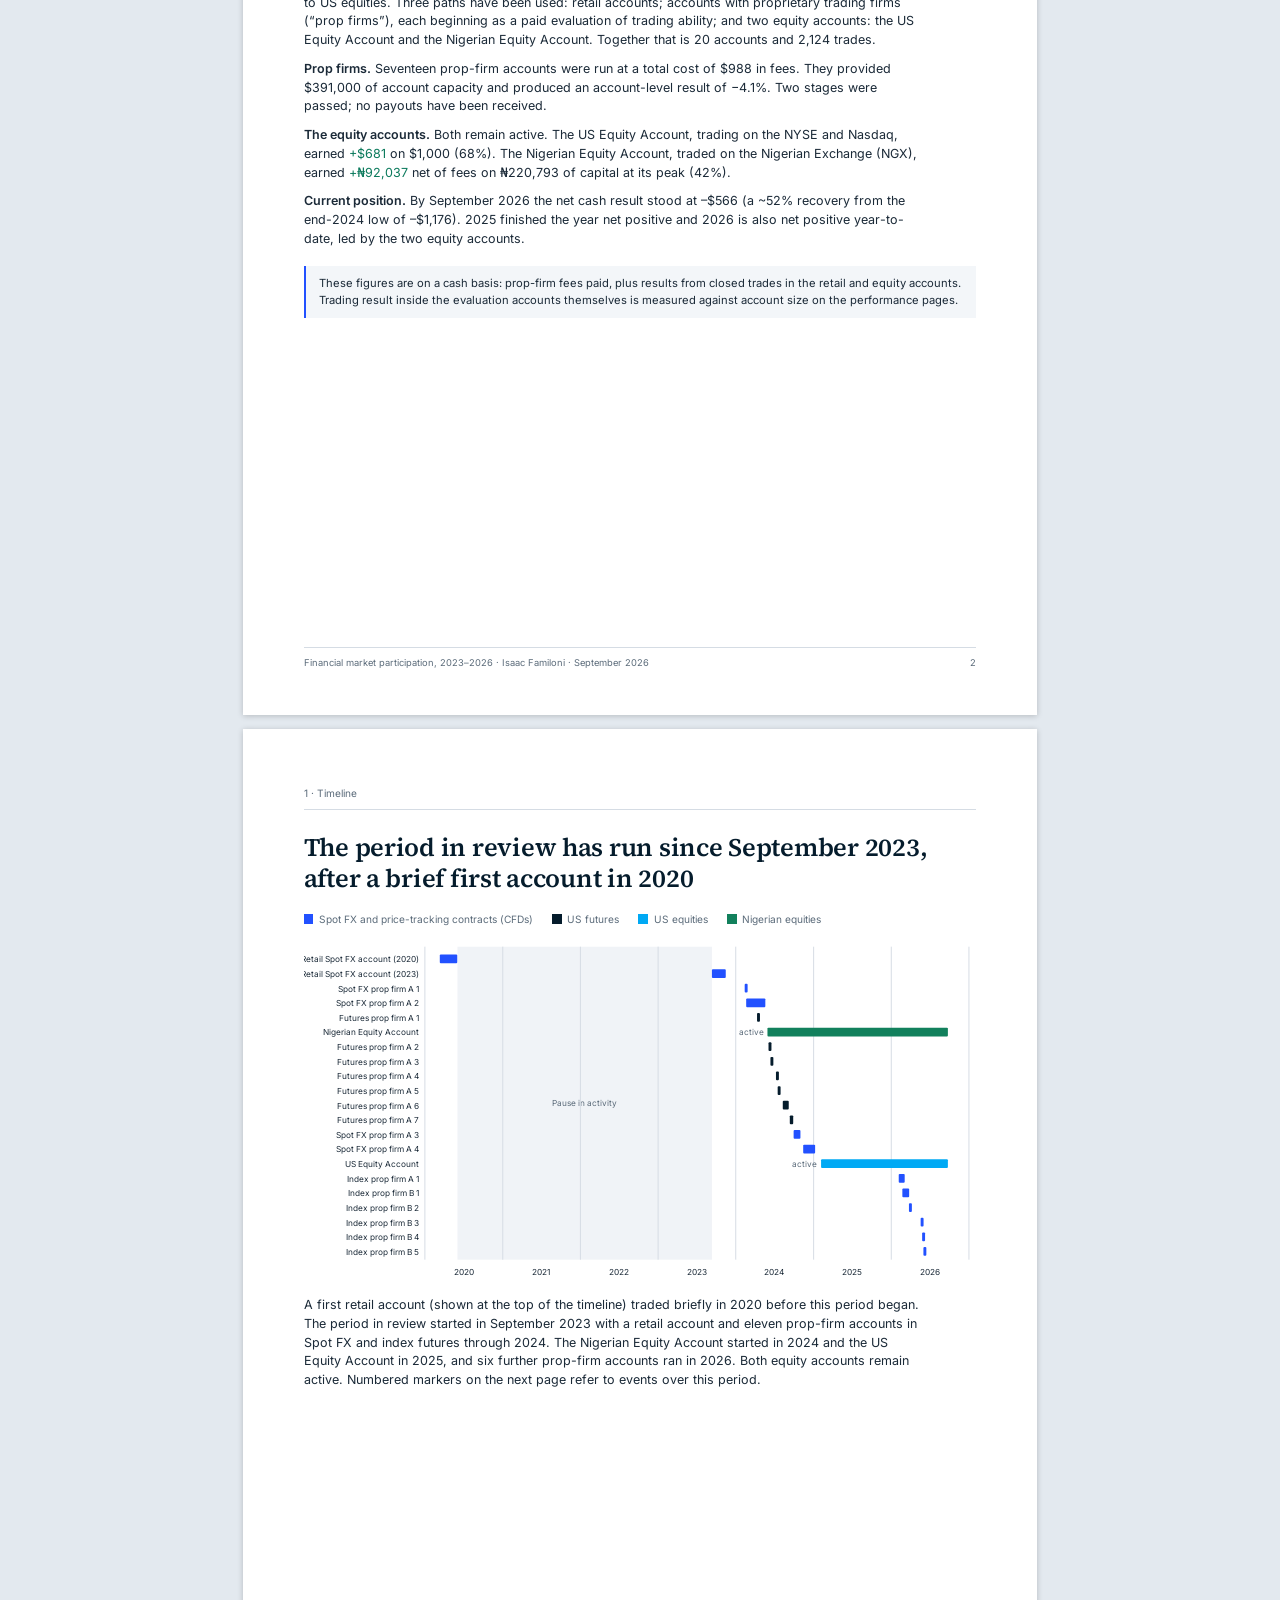
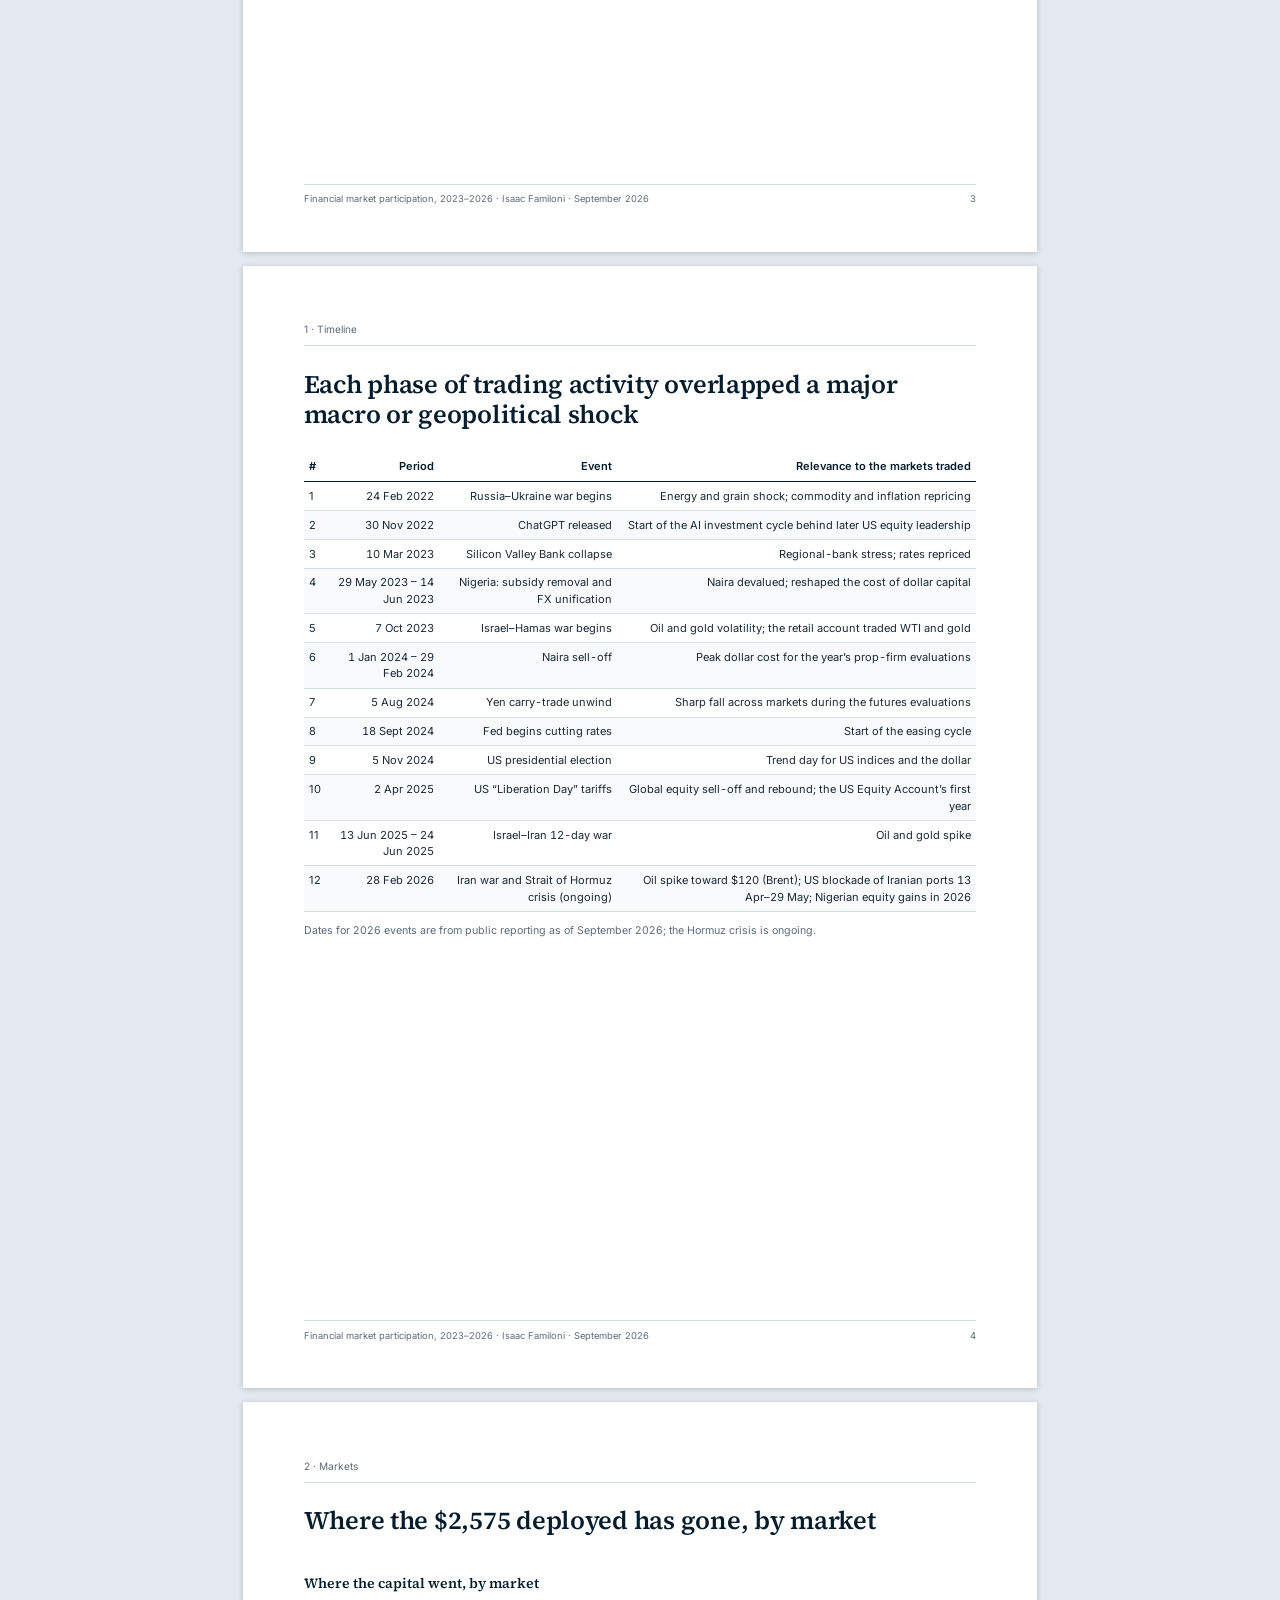
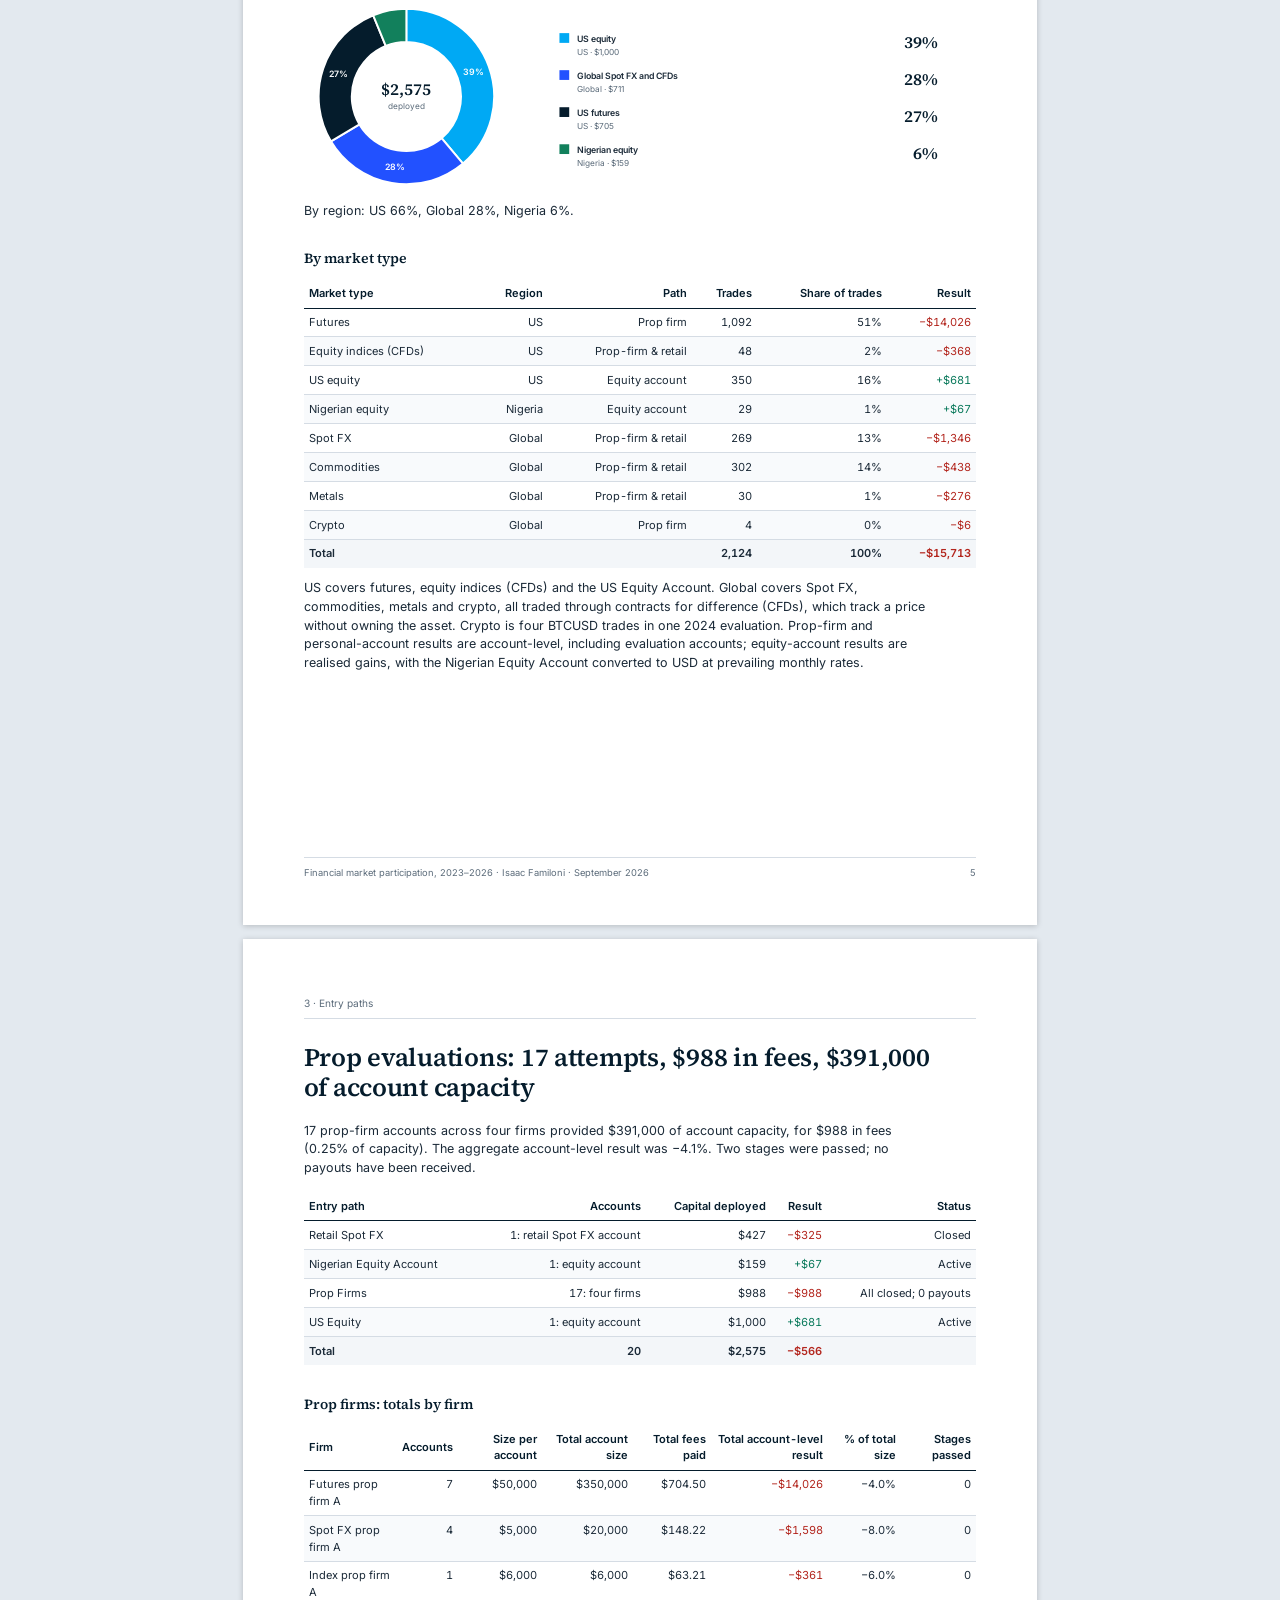
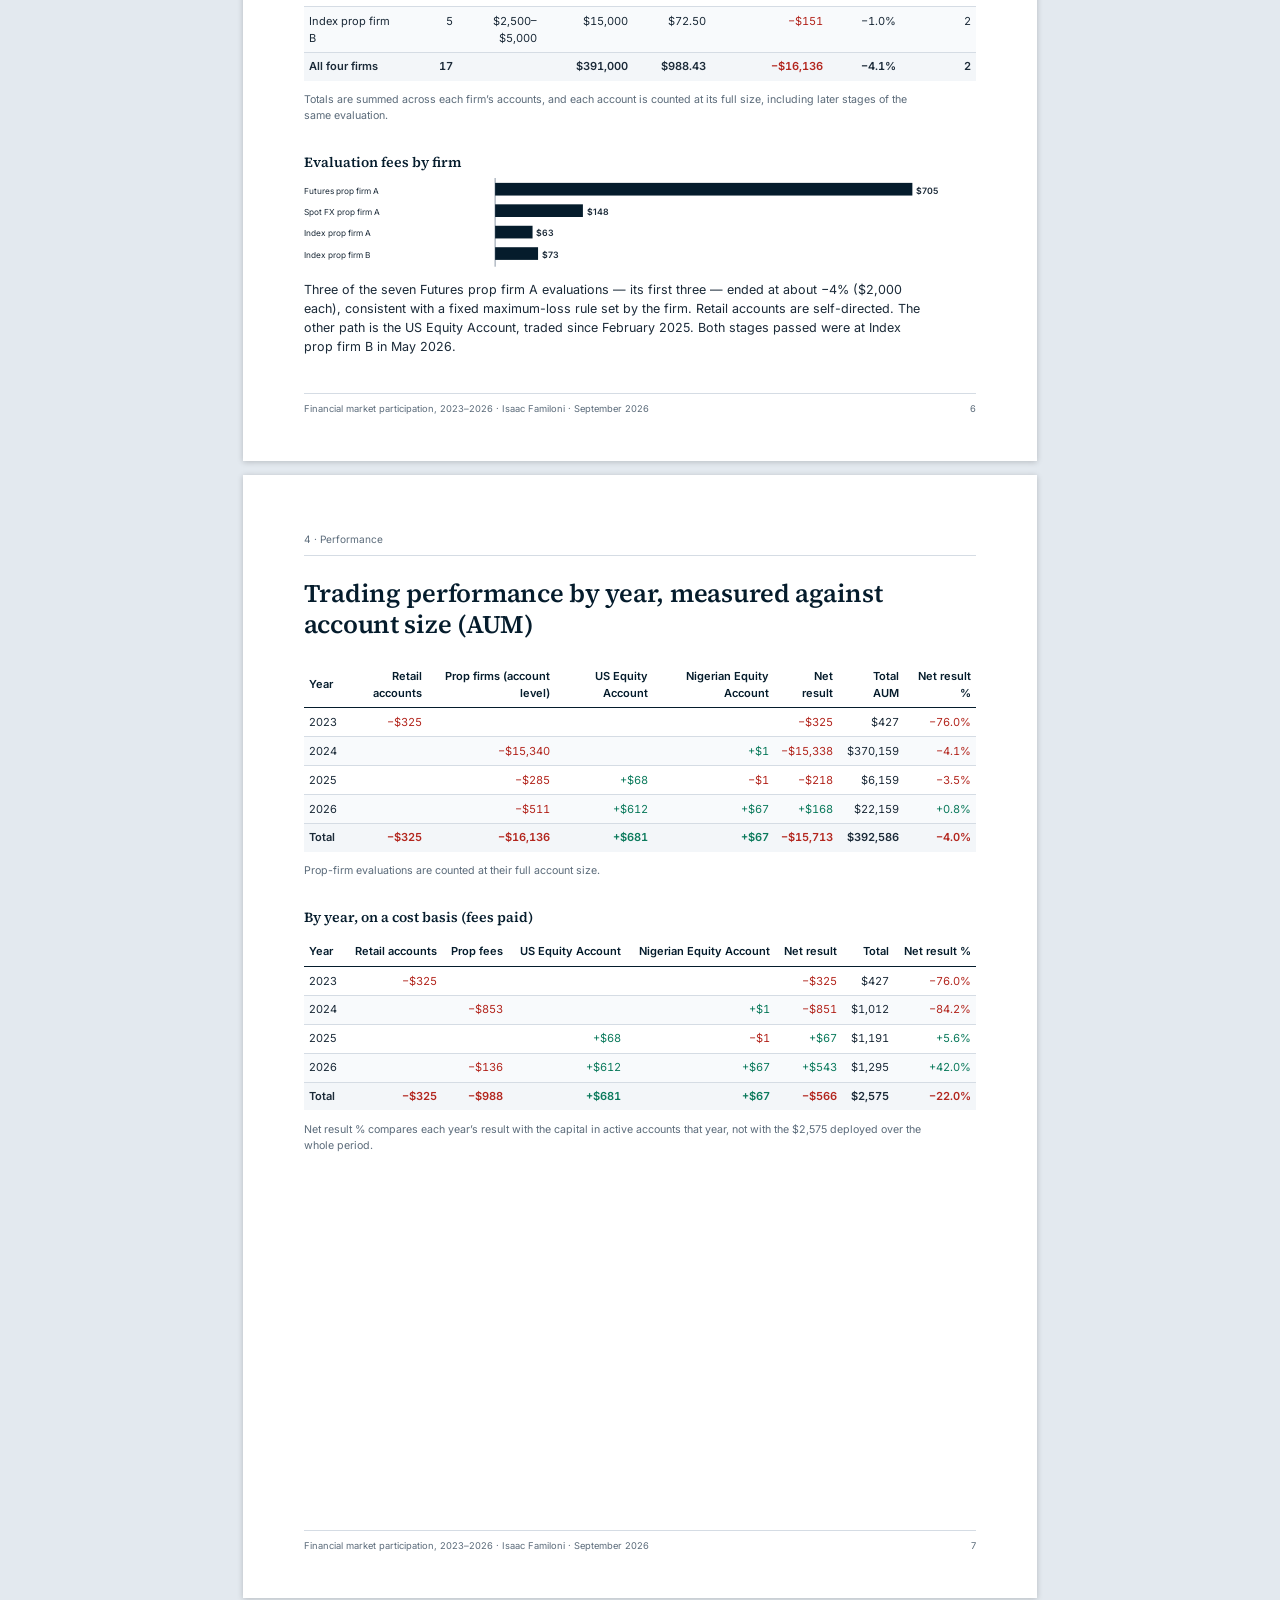
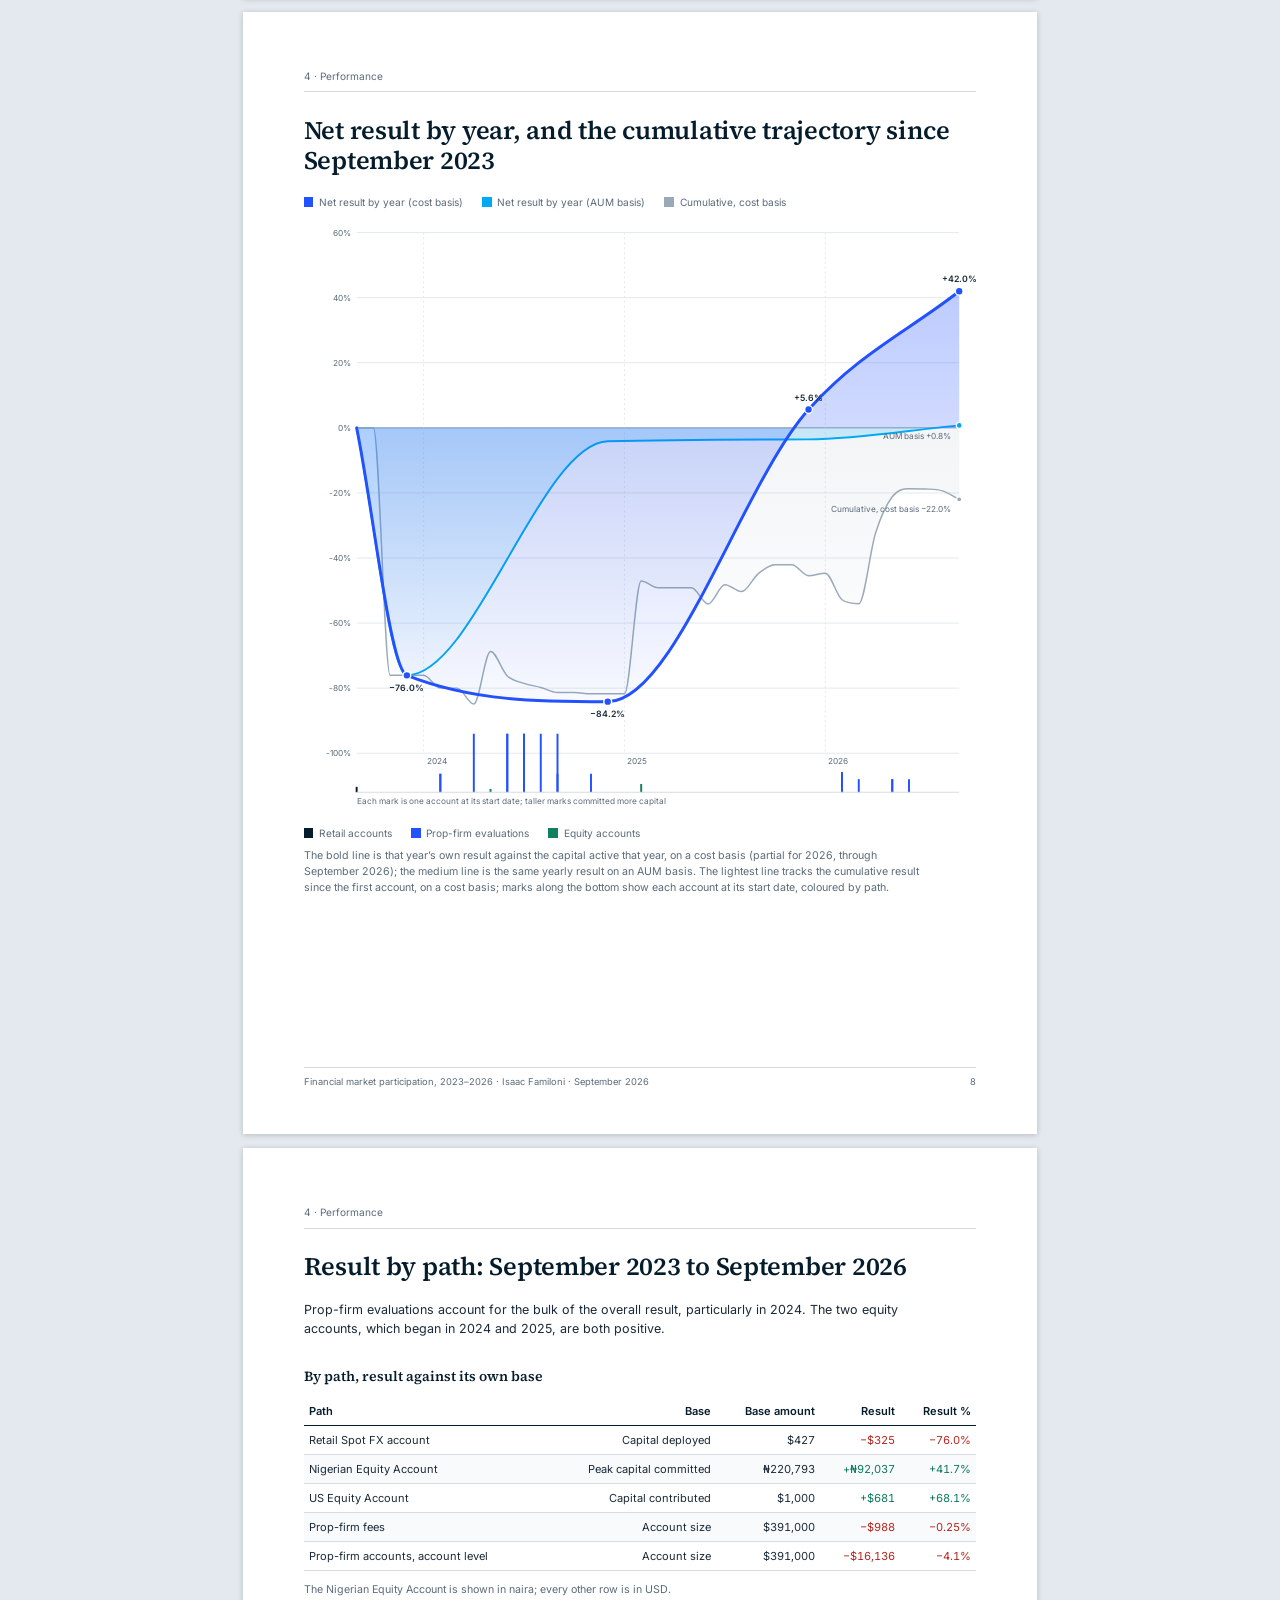
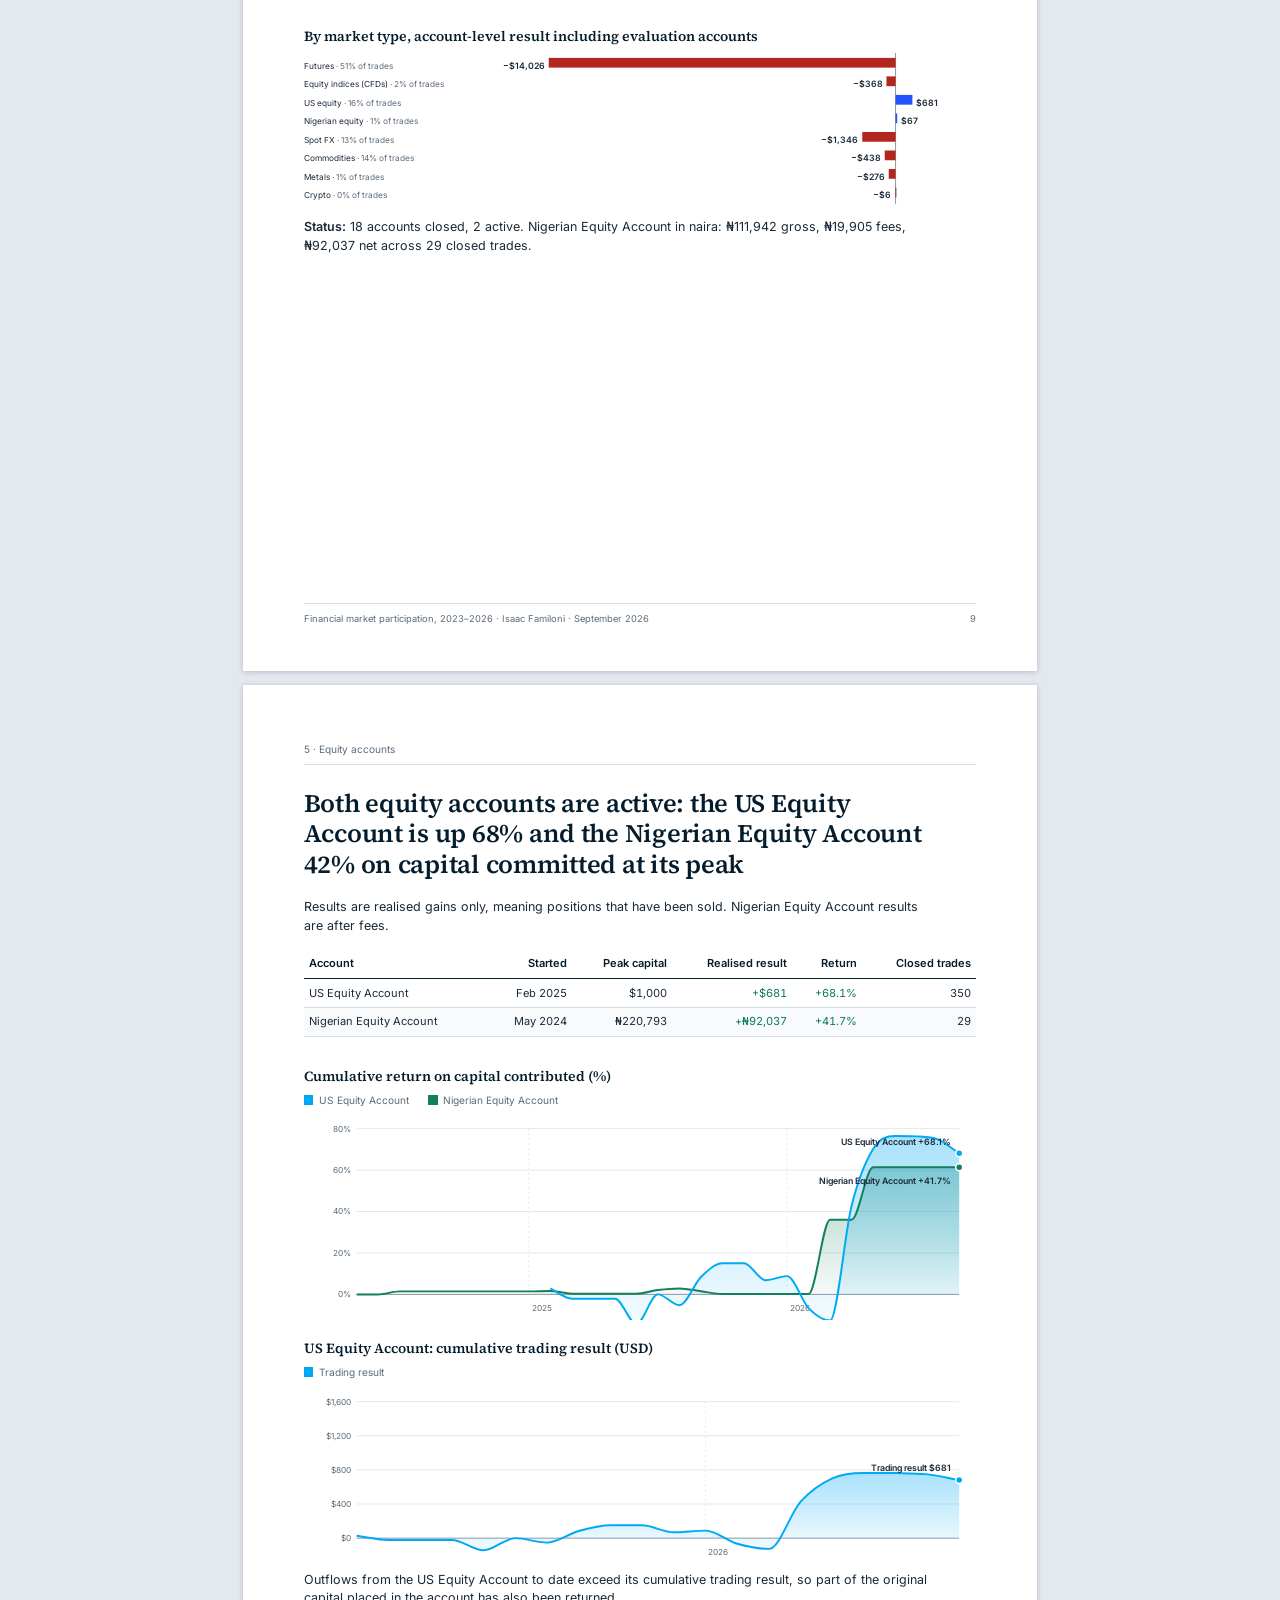
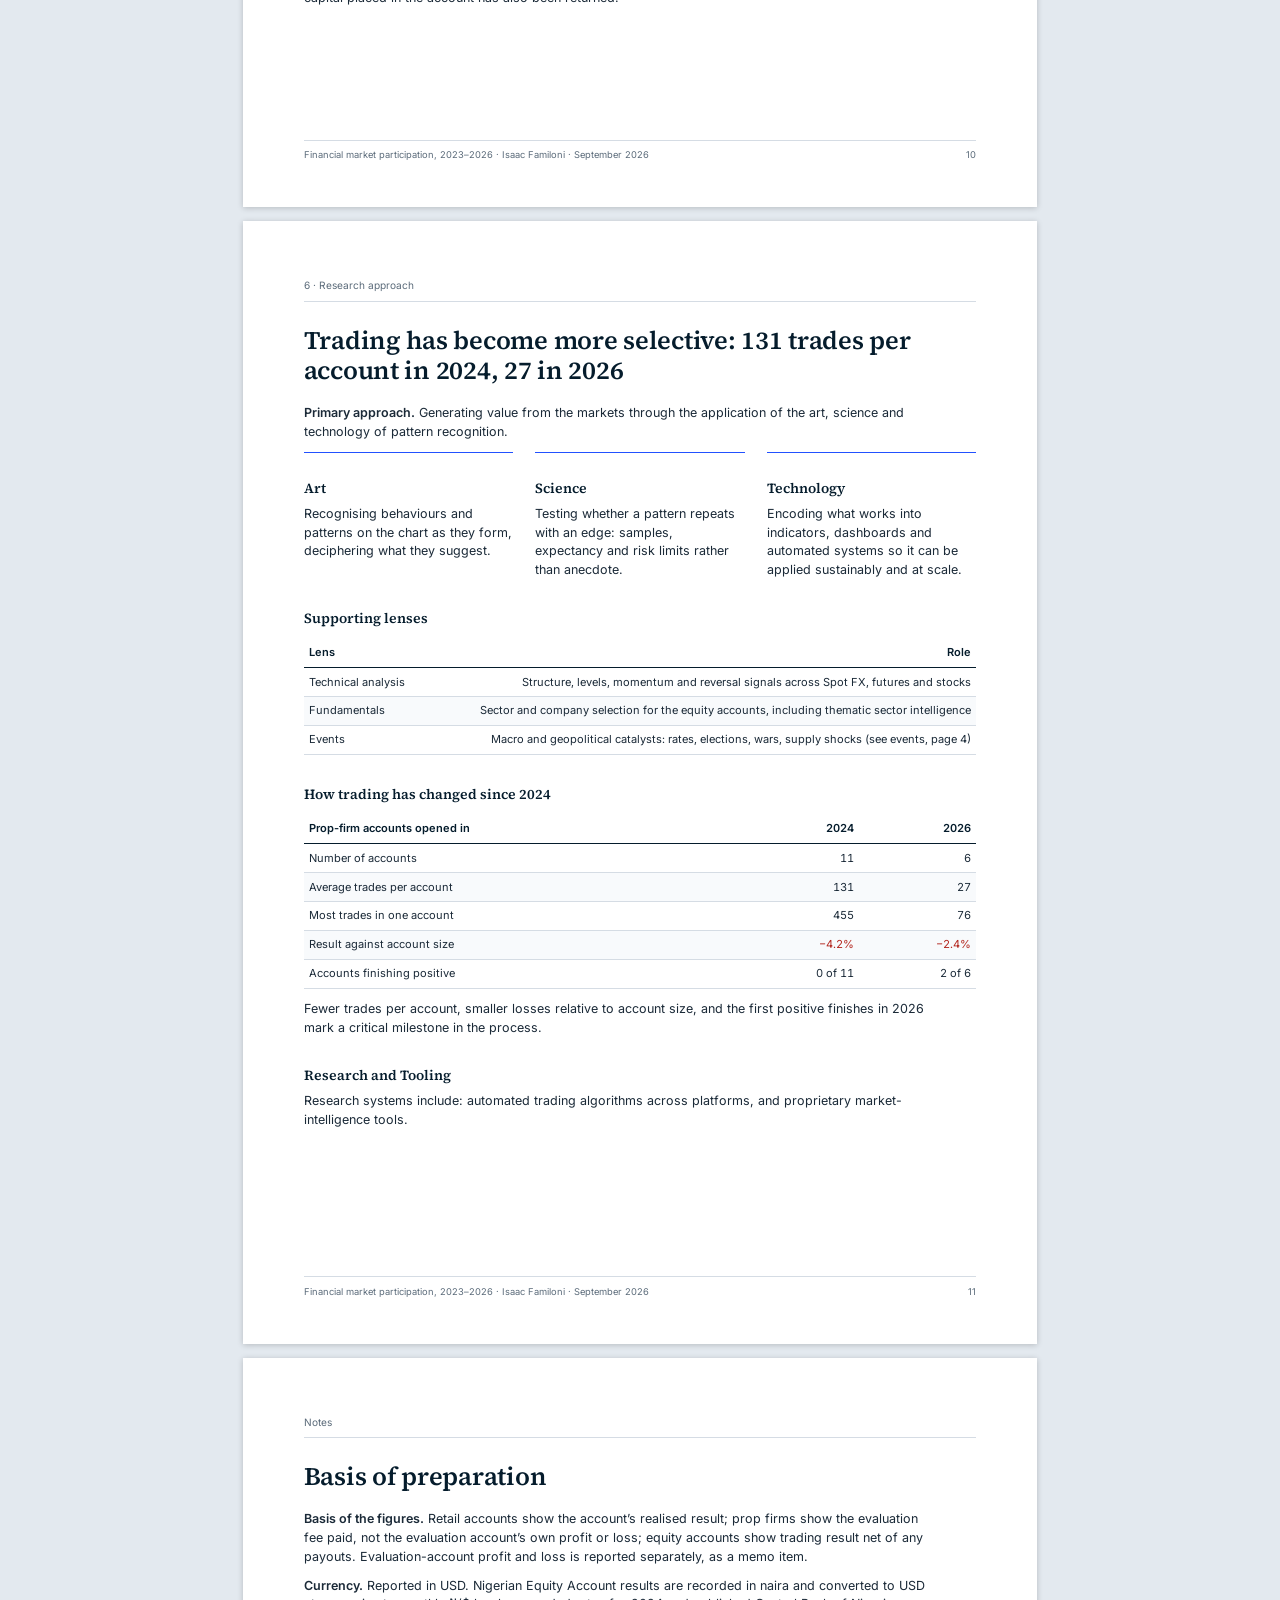
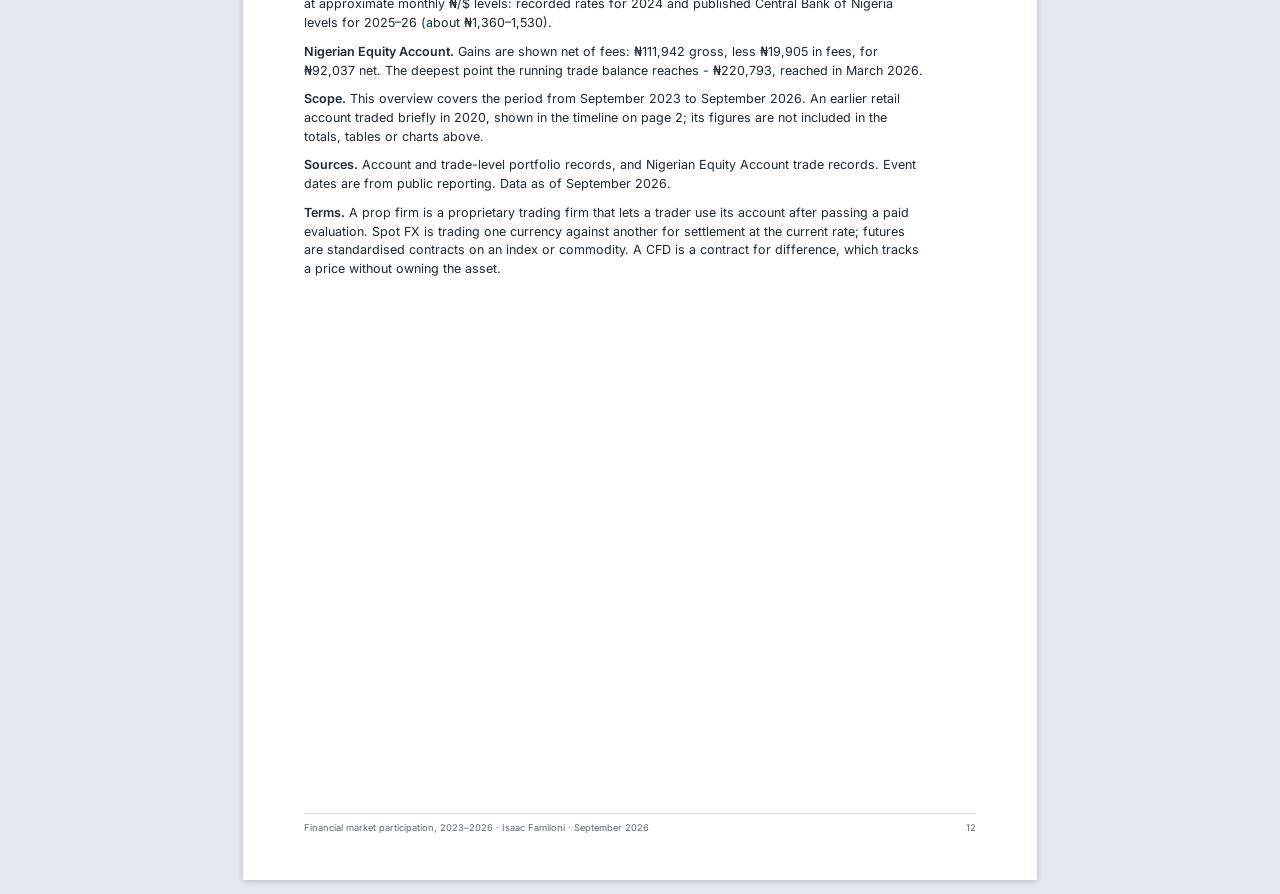
==== commit c63354db: "Revise trading change statistics for 2024 and 2026 Updated the section on trading changes since 2024" ====
--- a/overview.html
+++ b/overview.html
@@ -38,7 +38,7 @@
 <section class="page"><div class="hd"><span>6 · Research approach</span></div><h2>Trading has become more selective: 131 trades per account in 2024, 27 in 2026</h2><p><b>Primary approach.</b> Generating value from the markets through the application of the art, science and technology of pattern recognition.</p>
 <div class="cols"><div><h3>Art</h3><p>Recognising behaviours and patterns on the chart as they form, deciphering what they suggest.</p></div><div><h3>Science</h3><p>Testing whether a pattern repeats with an edge: samples, expectancy and risk limits rather than anecdote.</p></div><div><h3>Technology</h3><p>Encoding what works into indicators, dashboards and automated systems so it can be applied sustainably and at scale.</p></div></div>
 <h3>Supporting lenses</h3><table class=""><thead><tr><th>Lens</th><th class="r">Role</th></tr></thead><tbody><tr><td>Technical analysis</td><td class="r">Structure, levels, momentum and reversal signals across Spot FX, futures and stocks</td></tr><tr><td>Fundamentals</td><td class="r">Sector and company selection for the equity accounts, including thematic sector intelligence</td></tr><tr><td>Events</td><td class="r">Macro and geopolitical catalysts: rates, elections, wars, supply shocks (see events, page 4)</td></tr></tbody></table>
-<h3>How trading has changed since 2024</h3><table class=""><thead><tr><th>Prop-firm accounts opened in</th><th class="r">2024</th><th class="r">2026</th></tr></thead><tbody><tr><td>Number of accounts</td><td class="r">11</td><td class="r">6</td></tr><tr><td>Average trades per account</td><td class="r">131</td><td class="r">27</td></tr><tr><td>Most trades in one account</td><td class="r">455</td><td class="r">76</td></tr><tr><td>Result against account size</td><td class="r"><span class="neg">−4.2%</span></td><td class="r"><span class="neg">−2.4%</span></td></tr><tr><td>Accounts finishing positive</td><td class="r">0 of 11</td><td class="r">2 of 6</td></tr></tbody></table><p>Fewer trades per account, smaller losses relative to account size, and the first positive finishes mark a critical milestone in the process.</p>
+<h3>How trading has changed since 2024</h3><table class=""><thead><tr><th>Prop-firm accounts opened in</th><th class="r">2024</th><th class="r">2026</th></tr></thead><tbody><tr><td>Number of accounts</td><td class="r">11</td><td class="r">6</td></tr><tr><td>Average trades per account</td><td class="r">131</td><td class="r">27</td></tr><tr><td>Most trades in one account</td><td class="r">455</td><td class="r">76</td></tr><tr><td>Result against account size</td><td class="r"><span class="neg">−4.2%</span></td><td class="r"><span class="neg">−2.4%</span></td></tr><tr><td>Accounts finishing positive</td><td class="r">0 of 11</td><td class="r">2 of 6</td></tr></tbody></table><p>Fewer trades per account, smaller losses relative to account size, and the first positive finishes in 2026 mark a critical milestone in the process.</p>
 <h3>Research and Tooling</h3><p>Research systems include: automated trading algorithms across platforms, and proprietary market-intelligence tools.</p><div class="ft"><span>Financial market participation, 2023–2026 · <span data-name>Isaac Familoni</span> · <span data-date>September 2026</span></span><span>11</span></div></section>
 <section class="page"><div class="hd"><span>Notes</span></div><h2>Basis of preparation</h2><p><b>Basis of the figures.</b> Retail accounts show the account’s realised result; prop firms show the evaluation fee paid, not the evaluation account’s own profit or loss; equity accounts show trading result net of any payouts. Evaluation-account profit and loss is reported separately, as a memo item.</p>
 <p><b>Currency.</b> Reported in USD. Nigerian Equity Account results are recorded in naira and converted to USD at approximate monthly ₦/$ levels: recorded rates for 2024 and published Central Bank of Nigeria levels for 2025–26 (about ₦1,360–1,530).</p>
